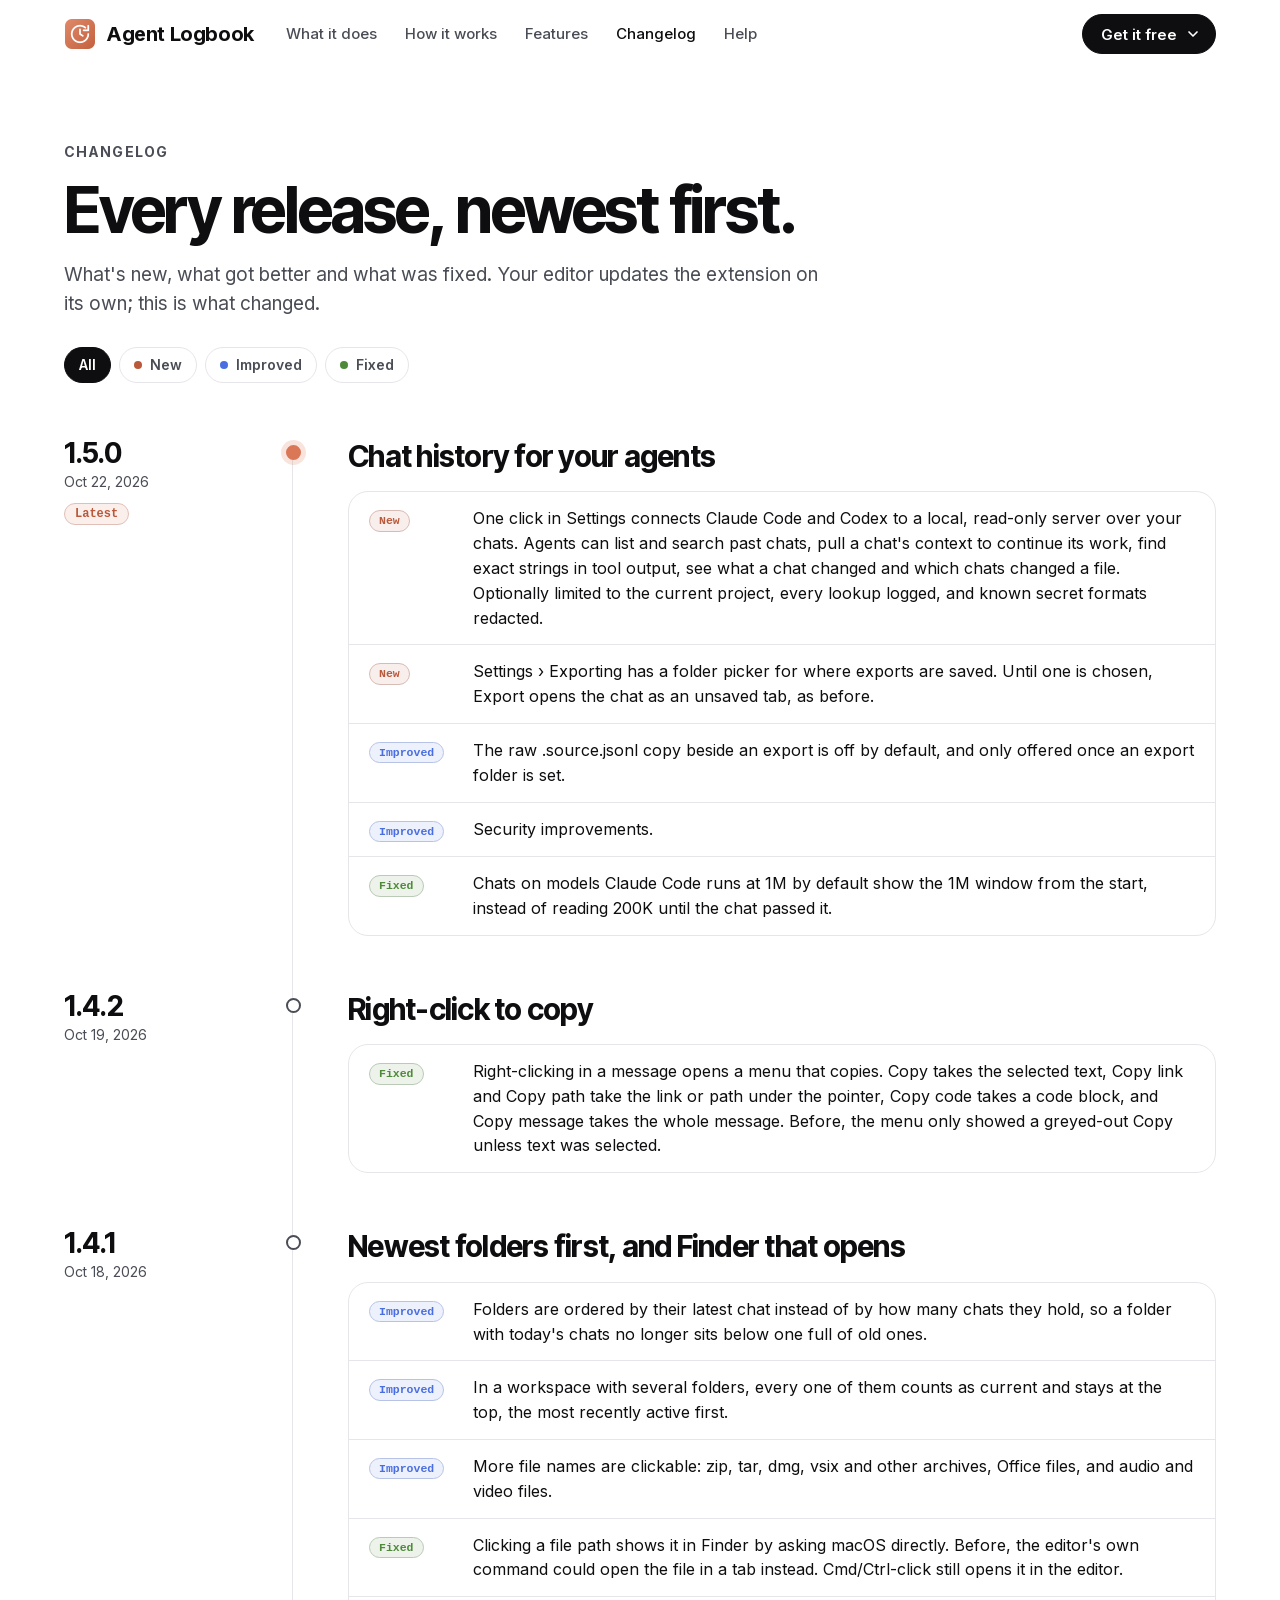
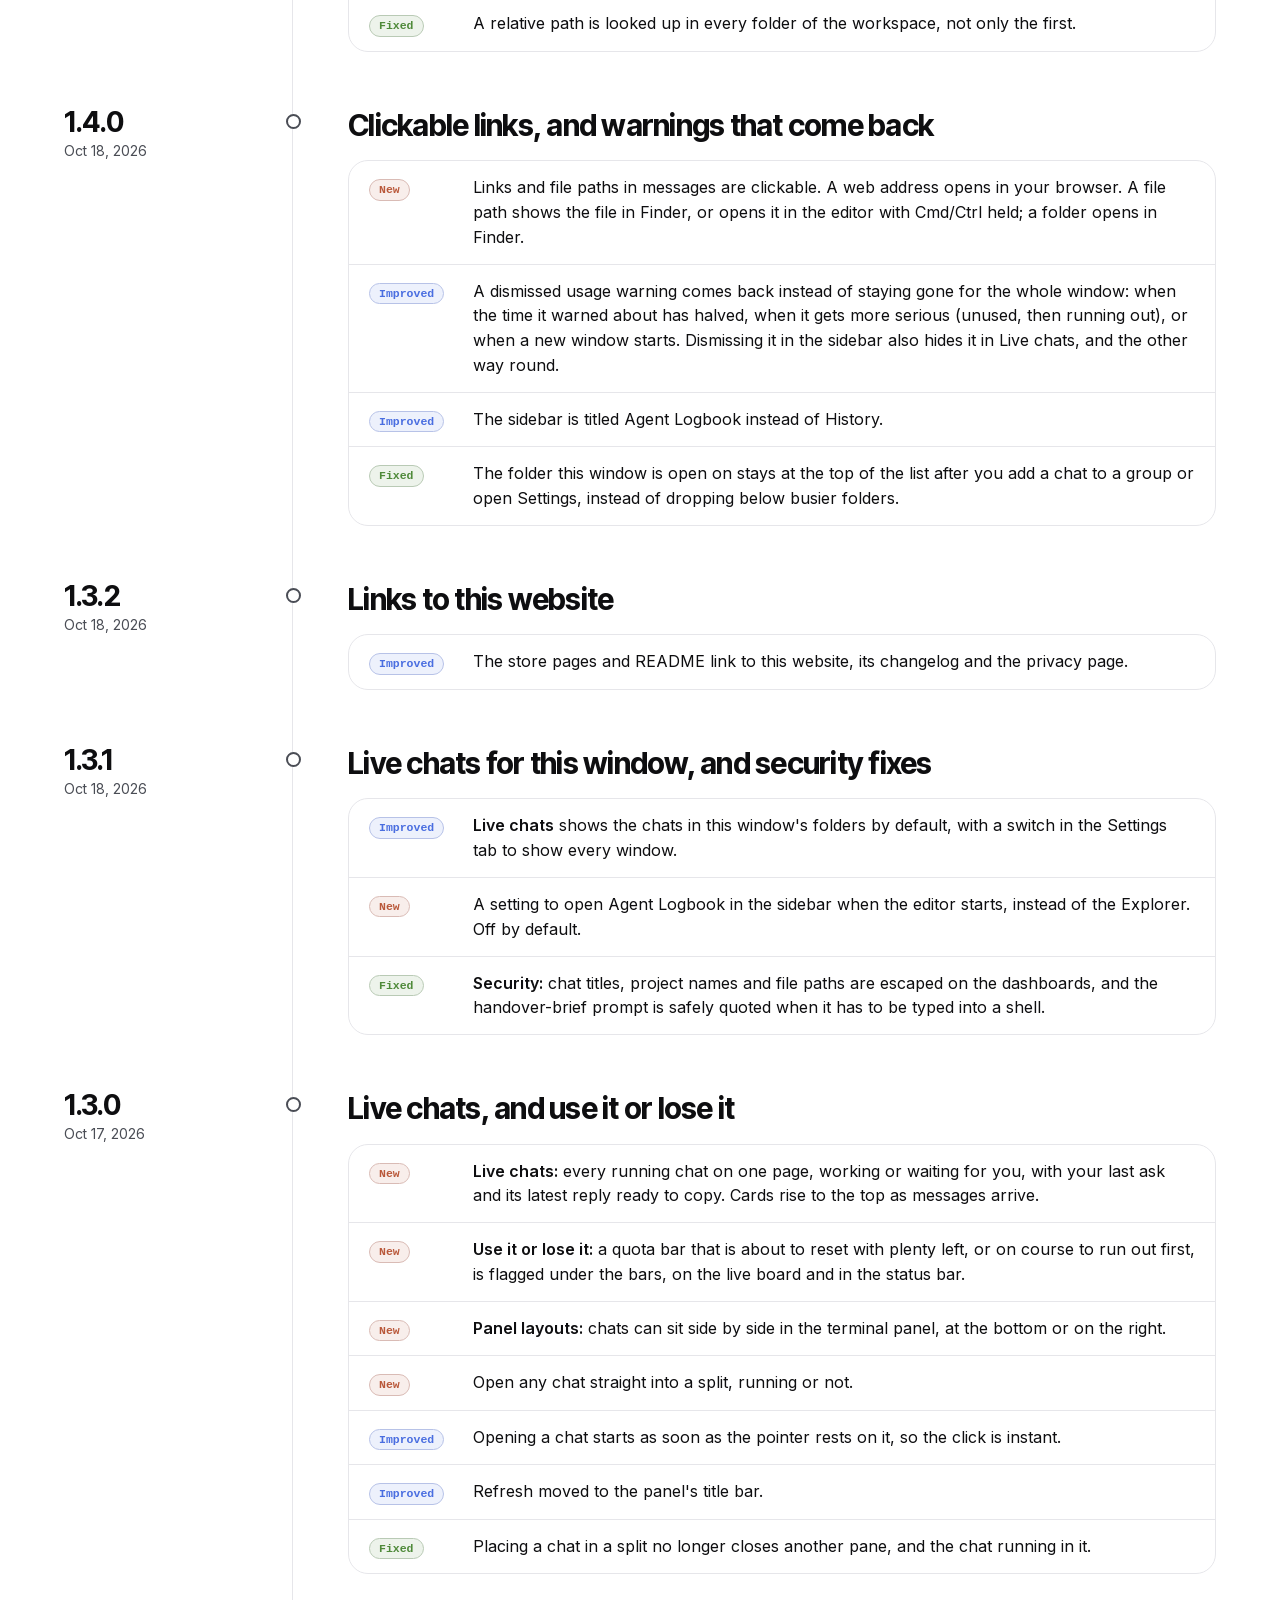
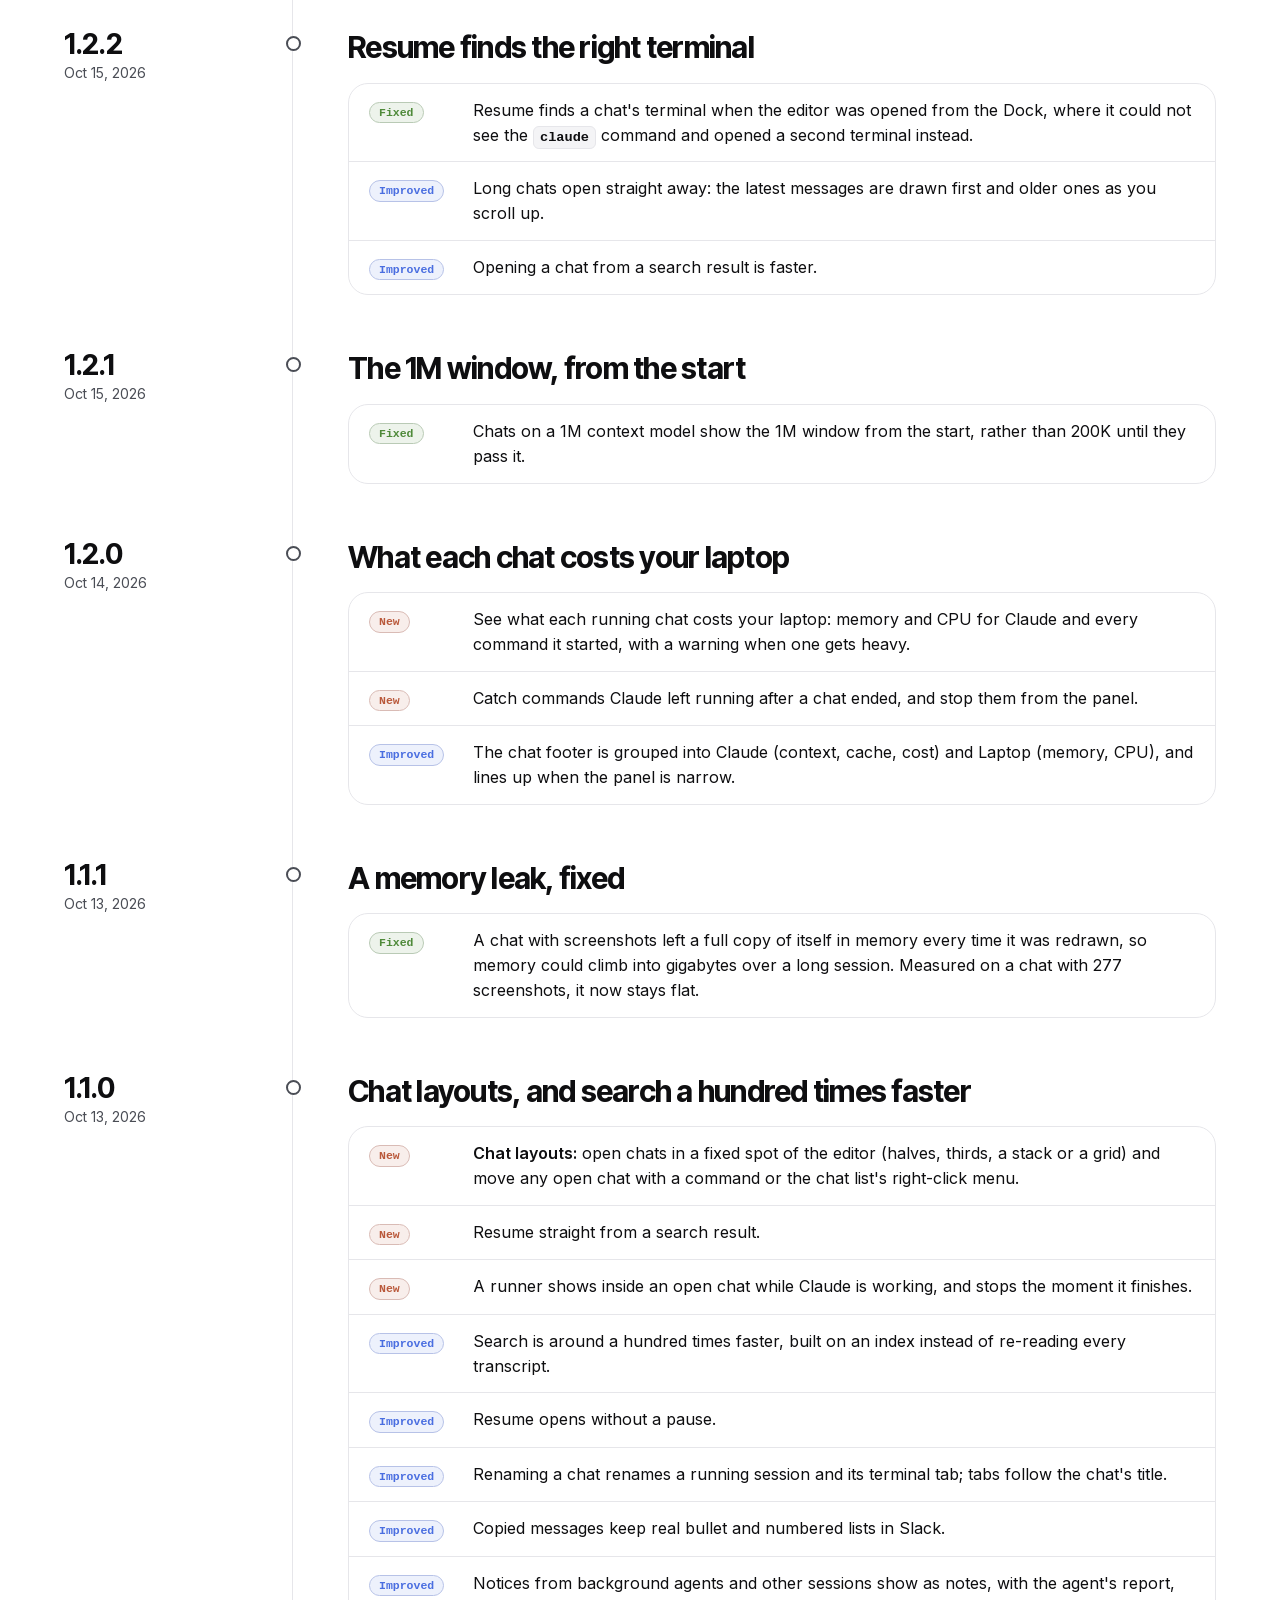
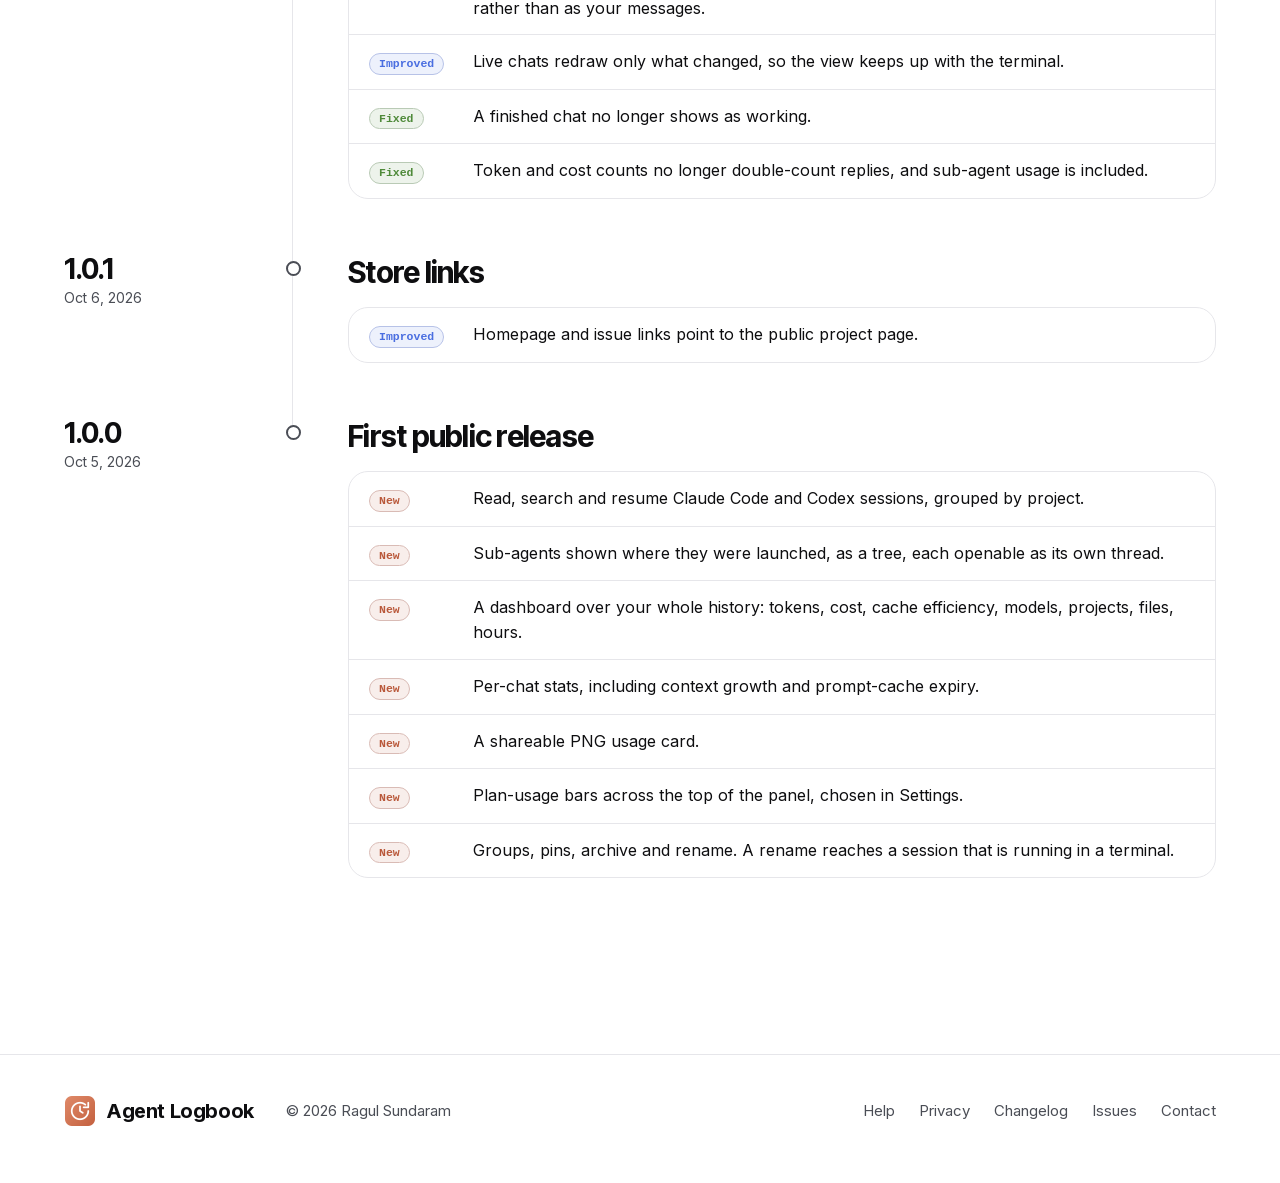
==== changelog.html @ 2dac13ac "Changelog for 1.5.0" ====
<!doctype html>
<html lang="en">
<head>
  <meta charset="utf-8">
  <meta name="viewport" content="width=device-width, initial-scale=1">
  <title>Agent Logbook Changelog: every release</title>
  <meta name="description" content="Every Agent Logbook release, newest first: what's new, what got better and what was fixed.">
  <link rel="canonical" href="https://ragulsundaram.github.io/agent-logbook-site/changelog">
  <link rel="icon" href="icon.png">
  <link rel="preload" href="fonts/inter-latin.woff2" as="font" type="font/woff2" crossorigin>
  <link rel="preload" href="fonts/inter-tight-latin.woff2" as="font" type="font/woff2" crossorigin>
  <link rel="stylesheet" href="site.css">
</head>
<body>

<header class="nav" id="nav">
  <div class="wrap">
    <a class="brand" href="./"><img src="icon.png" alt="">Agent Logbook</a>
    <nav class="nav-links" aria-label="Main">
      <a href="./#what">What it does</a>
      <a href="./#how">How it works</a>
      <a href="./#features">Features</a>
      <a href="changelog" aria-current="page">Changelog</a>
      <a href="./#faq">Help</a>
    </nav>
    <div class="get-menu">
      <button class="btn solid sm" type="button" aria-haspopup="true" aria-expanded="false" aria-controls="get-menu-list">Get it free<svg class="chev" viewBox="0 0 24 24" aria-hidden="true"><path d="M6 9l6 6 6-6"/></svg></button>
      <div class="get-menu-list" id="get-menu-list" role="menu" hidden>
        <a role="menuitem" href="https://marketplace.visualstudio.com/items?itemName=ragulsundaram.agent-logbook" target="_blank" rel="noopener"><img src="images/logos/vscode.svg" alt="" width="24" height="24"><span><strong>VS Code</strong><small>Visual Studio Marketplace</small></span></a>
        <a role="menuitem" href="https://open-vsx.org/extension/ragulsundaram/agent-logbook" target="_blank" rel="noopener"><img class="mono" src="images/logos/cursor.svg" alt="" width="24" height="24"><span><strong>Cursor, Windsurf, VSCodium</strong><small>Open VSX</small></span></a>
      </div>
    </div>
  </div>
</header>

<main class="cl">
  <div class="wrap">
    <div class="cl-head">
      <div class="kicker">Changelog</div>
      <h1>Every release, newest first.</h1>
      <p>What's new, what got better and what was fixed. Your editor updates the extension on its own; this is what changed.</p>
      <div class="cl-filter" role="group" aria-label="Show">
        <button type="button" aria-pressed="true" data-kind="all">All</button>
        <button type="button" aria-pressed="false" data-kind="new"><i class="k new"></i>New</button>
        <button type="button" aria-pressed="false" data-kind="improved"><i class="k improved"></i>Improved</button>
        <button type="button" aria-pressed="false" data-kind="fixed"><i class="k fixed"></i>Fixed</button>
      </div>
    </div>

    <ol class="timeline">
      <li class="rel" id="v1.5.0">
        <div class="rel-when"><a class="ver" href="#v1.5.0">1.5.0</a><time datetime="2026-10-22">Oct 22, 2026</time><span class="latest">Latest</span></div>
        <div class="rel-body">
          <h2>Chat history for your agents</h2>
          <ul>
            <li data-kind="new"><b class="tagk new">New</b><span>One click in Settings connects Claude Code and Codex to a local, read-only server over your chats. Agents can list and search past chats, pull a chat's context to continue its work, find exact strings in tool output, see what a chat changed and which chats changed a file. Optionally limited to the current project, every lookup logged, and known secret formats redacted.</span></li>
            <li data-kind="new"><b class="tagk new">New</b><span>Settings &rsaquo; Exporting has a folder picker for where exports are saved. Until one is chosen, Export opens the chat as an unsaved tab, as before.</span></li>
            <li data-kind="improved"><b class="tagk improved">Improved</b><span>The raw .source.jsonl copy beside an export is off by default, and only offered once an export folder is set.</span></li>
            <li data-kind="improved"><b class="tagk improved">Improved</b><span>Security improvements.</span></li>
            <li data-kind="fixed"><b class="tagk fixed">Fixed</b><span>Chats on models Claude Code runs at 1M by default show the 1M window from the start, instead of reading 200K until the chat passed it.</span></li>
          </ul>
        </div>
      </li>
      <li class="rel" id="v1.4.2">
        <div class="rel-when"><a class="ver" href="#v1.4.2">1.4.2</a><time datetime="2026-10-19">Oct 19, 2026</time></div>
        <div class="rel-body">
          <h2>Right-click to copy</h2>
          <ul>
            <li data-kind="fixed"><b class="tagk fixed">Fixed</b><span>Right-clicking in a message opens a menu that copies. Copy takes the selected text, Copy link and Copy path take the link or path under the pointer, Copy code takes a code block, and Copy message takes the whole message. Before, the menu only showed a greyed-out Copy unless text was selected.</span></li>
          </ul>
        </div>
      </li>

      <li class="rel" id="v1.4.1">
        <div class="rel-when"><a class="ver" href="#v1.4.1">1.4.1</a><time datetime="2026-10-18">Oct 18, 2026</time></div>
        <div class="rel-body">
          <h2>Newest folders first, and Finder that opens</h2>
          <ul>
            <li data-kind="improved"><b class="tagk improved">Improved</b><span>Folders are ordered by their latest chat instead of by how many chats they hold, so a folder with today's chats no longer sits below one full of old ones.</span></li>
            <li data-kind="improved"><b class="tagk improved">Improved</b><span>In a workspace with several folders, every one of them counts as current and stays at the top, the most recently active first.</span></li>
            <li data-kind="improved"><b class="tagk improved">Improved</b><span>More file names are clickable: zip, tar, dmg, vsix and other archives, Office files, and audio and video files.</span></li>
            <li data-kind="fixed"><b class="tagk fixed">Fixed</b><span>Clicking a file path shows it in Finder by asking macOS directly. Before, the editor's own command could open the file in a tab instead. Cmd/Ctrl-click still opens it in the editor.</span></li>
            <li data-kind="fixed"><b class="tagk fixed">Fixed</b><span>A relative path is looked up in every folder of the workspace, not only the first.</span></li>
          </ul>
        </div>
      </li>

      <li class="rel" id="v1.4.0">
        <div class="rel-when"><a class="ver" href="#v1.4.0">1.4.0</a><time datetime="2026-10-18">Oct 18, 2026</time></div>
        <div class="rel-body">
          <h2>Clickable links, and warnings that come back</h2>
          <ul>
            <li data-kind="new"><b class="tagk new">New</b><span>Links and file paths in messages are clickable. A web address opens in your browser. A file path shows the file in Finder, or opens it in the editor with Cmd/Ctrl held; a folder opens in Finder.</span></li>
            <li data-kind="improved"><b class="tagk improved">Improved</b><span>A dismissed usage warning comes back instead of staying gone for the whole window: when the time it warned about has halved, when it gets more serious (unused, then running out), or when a new window starts. Dismissing it in the sidebar also hides it in Live chats, and the other way round.</span></li>
            <li data-kind="improved"><b class="tagk improved">Improved</b><span>The sidebar is titled Agent Logbook instead of History.</span></li>
            <li data-kind="fixed"><b class="tagk fixed">Fixed</b><span>The folder this window is open on stays at the top of the list after you add a chat to a group or open Settings, instead of dropping below busier folders.</span></li>
          </ul>
        </div>
      </li>

      <li class="rel" id="v1.3.2">
        <div class="rel-when"><a class="ver" href="#v1.3.2">1.3.2</a><time datetime="2026-10-18">Oct 18, 2026</time></div>
        <div class="rel-body">
          <h2>Links to this website</h2>
          <ul>
            <li data-kind="improved"><b class="tagk improved">Improved</b><span>The store pages and README link to this website, its changelog and the privacy page.</span></li>
          </ul>
        </div>
      </li>

      <li class="rel" id="v1.3.1">
        <div class="rel-when"><a class="ver" href="#v1.3.1">1.3.1</a><time datetime="2026-10-18">Oct 18, 2026</time></div>
        <div class="rel-body">
          <h2>Live chats for this window, and security fixes</h2>
          <ul>
            <li data-kind="improved"><b class="tagk improved">Improved</b><span><strong>Live chats</strong> shows the chats in this window's folders by default, with a switch in the Settings tab to show every window.</span></li>
            <li data-kind="new"><b class="tagk new">New</b><span>A setting to open Agent Logbook in the sidebar when the editor starts, instead of the Explorer. Off by default.</span></li>
            <li data-kind="fixed"><b class="tagk fixed">Fixed</b><span><strong>Security:</strong> chat titles, project names and file paths are escaped on the dashboards, and the handover-brief prompt is safely quoted when it has to be typed into a shell.</span></li>
          </ul>
        </div>
      </li>

      <li class="rel" id="v1.3.0">
        <div class="rel-when"><a class="ver" href="#v1.3.0">1.3.0</a><time datetime="2026-10-17">Oct 17, 2026</time></div>
        <div class="rel-body">
          <h2>Live chats, and use it or lose it</h2>
          <ul>
            <li data-kind="new"><b class="tagk new">New</b><span><strong>Live chats:</strong> every running chat on one page, working or waiting for you, with your last ask and its latest reply ready to copy. Cards rise to the top as messages arrive.</span></li>
            <li data-kind="new"><b class="tagk new">New</b><span><strong>Use it or lose it:</strong> a quota bar that is about to reset with plenty left, or on course to run out first, is flagged under the bars, on the live board and in the status bar.</span></li>
            <li data-kind="new"><b class="tagk new">New</b><span><strong>Panel layouts:</strong> chats can sit side by side in the terminal panel, at the bottom or on the right.</span></li>
            <li data-kind="new"><b class="tagk new">New</b><span>Open any chat straight into a split, running or not.</span></li>
            <li data-kind="improved"><b class="tagk improved">Improved</b><span>Opening a chat starts as soon as the pointer rests on it, so the click is instant.</span></li>
            <li data-kind="improved"><b class="tagk improved">Improved</b><span>Refresh moved to the panel's title bar.</span></li>
            <li data-kind="fixed"><b class="tagk fixed">Fixed</b><span>Placing a chat in a split no longer closes another pane, and the chat running in it.</span></li>
          </ul>
        </div>
      </li>

      <li class="rel" id="v1.2.2">
        <div class="rel-when"><a class="ver" href="#v1.2.2">1.2.2</a><time datetime="2026-10-15">Oct 15, 2026</time></div>
        <div class="rel-body">
          <h2>Resume finds the right terminal</h2>
          <ul>
            <li data-kind="fixed"><b class="tagk fixed">Fixed</b><span>Resume finds a chat's terminal when the editor was opened from the Dock, where it could not see the <code>claude</code> command and opened a second terminal instead.</span></li>
            <li data-kind="improved"><b class="tagk improved">Improved</b><span>Long chats open straight away: the latest messages are drawn first and older ones as you scroll up.</span></li>
            <li data-kind="improved"><b class="tagk improved">Improved</b><span>Opening a chat from a search result is faster.</span></li>
          </ul>
        </div>
      </li>

      <li class="rel" id="v1.2.1">
        <div class="rel-when"><a class="ver" href="#v1.2.1">1.2.1</a><time datetime="2026-10-15">Oct 15, 2026</time></div>
        <div class="rel-body">
          <h2>The 1M window, from the start</h2>
          <ul>
            <li data-kind="fixed"><b class="tagk fixed">Fixed</b><span>Chats on a 1M context model show the 1M window from the start, rather than 200K until they pass it.</span></li>
          </ul>
        </div>
      </li>

      <li class="rel" id="v1.2.0">
        <div class="rel-when"><a class="ver" href="#v1.2.0">1.2.0</a><time datetime="2026-10-14">Oct 14, 2026</time></div>
        <div class="rel-body">
          <h2>What each chat costs your laptop</h2>
          <ul>
            <li data-kind="new"><b class="tagk new">New</b><span>See what each running chat costs your laptop: memory and CPU for Claude and every command it started, with a warning when one gets heavy.</span></li>
            <li data-kind="new"><b class="tagk new">New</b><span>Catch commands Claude left running after a chat ended, and stop them from the panel.</span></li>
            <li data-kind="improved"><b class="tagk improved">Improved</b><span>The chat footer is grouped into Claude (context, cache, cost) and Laptop (memory, CPU), and lines up when the panel is narrow.</span></li>
          </ul>
        </div>
      </li>

      <li class="rel" id="v1.1.1">
        <div class="rel-when"><a class="ver" href="#v1.1.1">1.1.1</a><time datetime="2026-10-13">Oct 13, 2026</time></div>
        <div class="rel-body">
          <h2>A memory leak, fixed</h2>
          <ul>
            <li data-kind="fixed"><b class="tagk fixed">Fixed</b><span>A chat with screenshots left a full copy of itself in memory every time it was redrawn, so memory could climb into gigabytes over a long session. Measured on a chat with 277 screenshots, it now stays flat.</span></li>
          </ul>
        </div>
      </li>

      <li class="rel" id="v1.1.0">
        <div class="rel-when"><a class="ver" href="#v1.1.0">1.1.0</a><time datetime="2026-10-13">Oct 13, 2026</time></div>
        <div class="rel-body">
          <h2>Chat layouts, and search a hundred times faster</h2>
          <ul>
            <li data-kind="new"><b class="tagk new">New</b><span><strong>Chat layouts:</strong> open chats in a fixed spot of the editor (halves, thirds, a stack or a grid) and move any open chat with a command or the chat list's right-click menu.</span></li>
            <li data-kind="new"><b class="tagk new">New</b><span>Resume straight from a search result.</span></li>
            <li data-kind="new"><b class="tagk new">New</b><span>A runner shows inside an open chat while Claude is working, and stops the moment it finishes.</span></li>
            <li data-kind="improved"><b class="tagk improved">Improved</b><span>Search is around a hundred times faster, built on an index instead of re-reading every transcript.</span></li>
            <li data-kind="improved"><b class="tagk improved">Improved</b><span>Resume opens without a pause.</span></li>
            <li data-kind="improved"><b class="tagk improved">Improved</b><span>Renaming a chat renames a running session and its terminal tab; tabs follow the chat's title.</span></li>
            <li data-kind="improved"><b class="tagk improved">Improved</b><span>Copied messages keep real bullet and numbered lists in Slack.</span></li>
            <li data-kind="improved"><b class="tagk improved">Improved</b><span>Notices from background agents and other sessions show as notes, with the agent's report, rather than as your messages.</span></li>
            <li data-kind="improved"><b class="tagk improved">Improved</b><span>Live chats redraw only what changed, so the view keeps up with the terminal.</span></li>
            <li data-kind="fixed"><b class="tagk fixed">Fixed</b><span>A finished chat no longer shows as working.</span></li>
            <li data-kind="fixed"><b class="tagk fixed">Fixed</b><span>Token and cost counts no longer double-count replies, and sub-agent usage is included.</span></li>
          </ul>
        </div>
      </li>

      <li class="rel" id="v1.0.1">
        <div class="rel-when"><a class="ver" href="#v1.0.1">1.0.1</a><time datetime="2026-10-06">Oct 6, 2026</time></div>
        <div class="rel-body">
          <h2>Store links</h2>
          <ul>
            <li data-kind="improved"><b class="tagk improved">Improved</b><span>Homepage and issue links point to the public project page.</span></li>
          </ul>
        </div>
      </li>

      <li class="rel first" id="v1.0.0">
        <div class="rel-when"><a class="ver" href="#v1.0.0">1.0.0</a><time datetime="2026-10-05">Oct 5, 2026</time></div>
        <div class="rel-body">
          <h2>First public release</h2>
          <ul>
            <li data-kind="new"><b class="tagk new">New</b><span>Read, search and resume Claude Code and Codex sessions, grouped by project.</span></li>
            <li data-kind="new"><b class="tagk new">New</b><span>Sub-agents shown where they were launched, as a tree, each openable as its own thread.</span></li>
            <li data-kind="new"><b class="tagk new">New</b><span>A dashboard over your whole history: tokens, cost, cache efficiency, models, projects, files, hours.</span></li>
            <li data-kind="new"><b class="tagk new">New</b><span>Per-chat stats, including context growth and prompt-cache expiry.</span></li>
            <li data-kind="new"><b class="tagk new">New</b><span>A shareable PNG usage card.</span></li>
            <li data-kind="new"><b class="tagk new">New</b><span>Plan-usage bars across the top of the panel, chosen in Settings.</span></li>
            <li data-kind="new"><b class="tagk new">New</b><span>Groups, pins, archive and rename. A rename reaches a session that is running in a terminal.</span></li>
          </ul>
        </div>
      </li>
    </ol>
    <p class="cl-empty" hidden>Nothing of that kind yet.</p>
  </div>
</main>

<footer class="site">
  <div class="wrap">
    <a class="brand" href="./"><img src="icon.png" alt="">Agent Logbook</a>
    <span>© 2026 Ragul Sundaram</span>
    <nav aria-label="Footer">
      <a href="./#faq">Help</a>
      <a href="privacy">Privacy</a>
      <a href="changelog">Changelog</a>
      <a href="https://github.com/Ragulsundaram/agent-logbook/issues" target="_blank" rel="noopener">Issues</a>
      <a href="mailto:ragulsundaram15@gmail.com">Contact</a>
    </nav>
  </div>
</footer>

<button class="to-top" type="button" aria-label="Back to top"><svg viewBox="0 0 24 24" aria-hidden="true"><path d="M12 19V5M5 12l7-7 7 7"/></svg></button>

<script>
  // Sticky nav border once the page scrolls.
  const nav = document.getElementById('nav');
  // Back to top shows after one screen and rides up with the footer's top edge.
  const toTop = document.querySelector('.to-top');
  const footer = document.querySelector('footer.site');
  const onScroll = () => {
    nav.classList.toggle('scrolled', window.scrollY > 8);
    toTop.classList.toggle('show', window.scrollY > window.innerHeight);
    toTop.style.setProperty('--lift', Math.max(0, window.innerHeight - footer.getBoundingClientRect().top) + 'px');
  };
  window.addEventListener('scroll', onScroll, { passive: true });
  window.addEventListener('resize', onScroll);
  toTop.addEventListener('click', () => window.scrollTo({ top: 0 }));
  onScroll();

  // Filter by kind of change; a release with nothing of that kind steps out of the timeline.
  const chips = document.querySelectorAll('.cl-filter button');
  chips.forEach((b) => b.addEventListener('click', () => {
    const kind = b.dataset.kind;
    chips.forEach((c) => c.setAttribute('aria-pressed', c === b));
    let any = false;
    document.querySelectorAll('.rel').forEach((rel) => {
      let shown = 0;
      rel.querySelectorAll('li[data-kind]').forEach((li) => { const on = kind === 'all' || li.dataset.kind === kind; li.hidden = !on; if (on) shown++; });
      rel.hidden = !shown;
      if (shown) any = true;
    });
    document.querySelector('.cl-empty').hidden = any;
    onScroll();
  }));
</script>
<script src="get-menu.js"></script>
</body>
</html>
---- site.css ----
/* Agent Logbook site. Built on the web design system; the palette comes from the extension's own clay, amber, sage and Codex blue. */
/* Self-hosted Inter and Inter Tight (variable, latin subset), so text doesn't wait on a third-party stylesheet. */
@font-face { font-family: "Inter"; font-style: normal; font-weight: 100 900; font-display: swap; src: url("fonts/inter-latin.woff2") format("woff2"); unicode-range: U+0000-00FF, U+0131, U+0152-0153, U+02BB-02BC, U+02C6, U+02DA, U+02DC, U+0304, U+0308, U+0329, U+2000-206F, U+20AC, U+2122, U+2191, U+2193, U+2212, U+2215, U+FEFF, U+FFFD; }
@font-face { font-family: "Inter Tight"; font-style: normal; font-weight: 100 900; font-display: swap; src: url("fonts/inter-tight-latin.woff2") format("woff2"); unicode-range: U+0000-00FF, U+0131, U+0152-0153, U+02BB-02BC, U+02C6, U+02DA, U+02DC, U+0304, U+0308, U+0329, U+2000-206F, U+20AC, U+2122, U+2191, U+2193, U+2212, U+2215, U+FEFF, U+FFFD; }
:root {
  --bg: #ffffff;
  --ink: #0e0e10;
  --ink-2: #4a4d55;
  --line: #e6e6ea;
  --soft: #f4f4f6;
  /* Accents: the extension's palette (media/style.css) */
  --accent-1: #d97757;      /* clay: the logo, focus ring, closer */
  --accent-1-ink: #b9583a;
  --accent-2: #e0a33e;      /* amber: quota warnings */
  --accent-2-ink: #a8720f;
  --accent-3: #7a9dff;      /* Codex blue, matching its own mark */
  --accent-3-ink: #4a6ee0;
  --accent-4: #7fb069;      /* sage: waiting for you, ticks */
  --accent-4-ink: #4f8a3a;
  --accent-5: #b98bd9;      /* violet: cache expiry */
  --accent-5-ink: #8f5cb8;
  --loss: #d9605a;          /* removed lines, a limit about to bite */
  --tint-1: #fbe4da; --tint-2: #fbedcf; --tint-3: #e2e9ff; --tint-4: #e3f0db; --tint-5: #f1e6f9;
  --on-tint: #0e0e10;
  --btn-bg: #0e0e10;
  --btn-ink: #ffffff;
  --font-body: "Inter", -apple-system, BlinkMacSystemFont, "Segoe UI", sans-serif;
  --font-display: "Inter Tight", "Inter", sans-serif;
  --font-mono: ui-monospace, SFMono-Regular, Menlo, monospace;
  --radius-xl: 32px;
  --radius-lg: 20px;
  --radius-md: 12px;
  --ease: cubic-bezier(0.4, 0, 0.2, 1);
}

@media (prefers-color-scheme: dark) {
  :root:not([data-theme="light"]) {
    --bg: #0c0c0e;
    --ink: #f3f3f5;
    --ink-2: #a8abb4;
    --line: #26272c;
    --soft: #17171a;
    /* On a dark page the text shades of the accents are the accents themselves */
    --accent-1-ink: #e38b6d;
    --accent-2-ink: #e8b25a;
    --accent-3-ink: #8eacff;
    --accent-4-ink: #93c27d;
    --accent-5-ink: #c9a2e6;
    --tint-1: #3a2018; --tint-2: #382a10; --tint-3: #1b2547; --tint-4: #1c2e16; --tint-5: #2d2140;
    --on-tint: #f3f3f5;
    --btn-bg: #f3f3f5;
    --btn-ink: #0e0e10;
  }
}

* { box-sizing: border-box; }
html { scroll-behavior: smooth; }
body {
  margin: 0;
  background: var(--bg);
  color: var(--ink);
  font: 17px/1.55 var(--font-body);
  -webkit-font-smoothing: antialiased;
  overflow-x: hidden;
}
img { max-width: 100%; display: block; }
a { color: inherit; }
:focus-visible { outline: 3px solid var(--accent-1); outline-offset: 3px; border-radius: 6px; }
[id] { scroll-margin-top: 96px; }

.wrap { max-width: 1200px; margin: 0 auto; padding: 0 24px; }

/* ---------- Nav ---------- */
.nav {
  position: sticky; top: 0; z-index: 20;
  background: color-mix(in srgb, var(--bg) 88%, transparent);
  backdrop-filter: saturate(1.4) blur(12px);
  -webkit-backdrop-filter: saturate(1.4) blur(12px);
  border-bottom: 1px solid transparent;
}
.nav.scrolled { border-bottom-color: var(--line); }
.nav .wrap { display: flex; align-items: center; gap: 32px; height: 68px; }
.brand { display: flex; align-items: center; gap: 10px; font-weight: 700; font-size: 20px; text-decoration: none; letter-spacing: -0.02em; white-space: nowrap; }
.brand img { width: 32px; height: 32px; border-radius: 8px; }
.nav-links { display: flex; gap: 28px; margin-right: auto; }
.nav-links a { text-decoration: none; font-size: 15px; font-weight: 500; color: var(--ink-2); transition: color .15s var(--ease); }
.nav-links a:hover, .nav-links a[aria-current="page"] { color: var(--ink); }

.btn {
  display: inline-flex; align-items: center; justify-content: center; gap: 8px;
  height: 48px; padding: 0 22px; border-radius: 999px;
  font-family: inherit; font-weight: 600; font-size: 16px; line-height: 1; text-decoration: none; cursor: pointer;
  border: 1.5px solid var(--ink); background: transparent; color: var(--ink);
  transition: transform .15s var(--ease), background .15s var(--ease), color .15s var(--ease);
}
.btn:hover { transform: translateY(-1px); }
.btn:active { transform: translateY(0); }
.btn.solid { background: var(--btn-bg); color: var(--btn-ink); border-color: var(--btn-bg); }
.btn.sm { height: 40px; padding: 0 18px; font-size: 15px; }
.btn svg { width: 18px; height: 18px; flex: none; }

/* Get it dropdown: pick a store without leaving the page */
.get-menu { position: relative; margin-left: auto; }
.get-menu .chev { width: 16px; height: 16px; margin-right: -4px; fill: none; stroke: currentColor; stroke-width: 2.5; stroke-linecap: round; stroke-linejoin: round; transition: transform .2s var(--ease); }
.get-menu button[aria-expanded="true"] .chev { transform: rotate(180deg); }
.get-menu-list {
  position: absolute; right: 0; top: calc(100% + 8px); width: 290px; padding: 6px; z-index: 30;
  background: var(--bg); border: 1px solid var(--line); border-radius: 12px;
  box-shadow: 0 18px 40px -14px rgba(14, 14, 16, .35);
  animation: menu-in .15s var(--ease);
}
.get-menu-list[hidden] { display: none; }
@keyframes menu-in { from { opacity: 0; transform: translateY(-4px); } }
.get-menu-list a { display: flex; align-items: center; gap: 12px; padding: 10px 12px; border-radius: 8px; text-decoration: none; }
.get-menu-list a:hover, .get-menu-list a:focus-visible { background: var(--soft); outline: none; }
.get-menu-list img { width: 24px; height: 24px; flex: none; }
.get-menu-list span { display: grid; line-height: 1.3; }
.get-menu-list strong { font-size: 15px; font-weight: 600; color: var(--ink); }
.get-menu-list small { font-size: 13px; color: var(--ink-2); }

/* Single-colour third-party marks are black; they flip to white on a dark page */
@media (prefers-color-scheme: dark) {
  :root:not([data-theme="light"]) img.mono { filter: invert(1); }
}

/* ---------- Hero ---------- */
.hero { padding: 72px 0 40px; text-align: center; }
.eyebrow {
  display: inline-flex; align-items: center; gap: 8px;
  font-size: 14px; font-weight: 600; padding: 6px 14px; border-radius: 999px;
  background: var(--soft); border: 1px solid var(--line); margin-bottom: 28px;
}
.eyebrow i { width: 8px; height: 8px; border-radius: 50%; background: var(--accent-4); }
h1, h2, h3 { font-family: var(--font-display); letter-spacing: -0.035em; margin: 0; }
.hero h1 {
  font-size: clamp(44px, 8vw, 96px); line-height: .95; font-weight: 700;
  white-space: nowrap; margin: 0 auto;
}
/* The highlighted word sits in the same box the chat list draws round a selected chat */
.hero h1 .hl { position: relative; white-space: nowrap; }
.hero h1 .hl::after {
  content: ""; position: absolute; inset: 4% -2% 2%; z-index: -1;
  border: 2px solid var(--accent-1); background: color-mix(in srgb, var(--accent-1) 12%, transparent);
}
.hero .lede { font-size: clamp(18px, 2.2vw, 22px); color: var(--ink-2); max-width: 760px; text-wrap: balance; margin: 28px auto 36px; }
.cta-row { display: flex; gap: 12px; justify-content: center; flex-wrap: wrap; }
.platforms { margin-top: 18px; font-size: 14px; color: var(--ink-2); }

/* Hero stage: an editor window with the Agent Logbook panel you can click through */
.stage { position: relative; margin: 64px auto 0; max-width: 1080px; }
.ed {
  border-radius: 16px; border: 1px solid var(--line); background: var(--soft);
  box-shadow: 0 40px 100px -40px rgba(20, 20, 40, .45), 0 0 0 1px color-mix(in srgb, var(--ink) 4%, transparent);
  overflow: hidden; text-align: left; font-size: 13px;
}
.ed svg { fill: none; stroke: currentColor; stroke-width: 2; stroke-linecap: round; stroke-linejoin: round; }
.ed-top { position: relative; display: flex; align-items: center; height: 38px; padding: 0 14px; border-bottom: 1px solid var(--line); }
.ed-dots { display: flex; gap: 7px; }
.ed-dots i { width: 11px; height: 11px; border-radius: 50%; }
.ed-dots i:nth-child(1) { background: #ff5f57; } .ed-dots i:nth-child(2) { background: #febc2e; } .ed-dots i:nth-child(3) { background: #28c840; }
.mnav { display: none; margin-left: auto; gap: 2px; padding: 2px; border-radius: 999px; background: var(--bg); border: 1px solid var(--line); }
.mnav span { padding: 2px 9px; border-radius: 999px; font-size: 11px; font-weight: 600; color: var(--ink-2); transition: background .3s var(--ease), color .3s var(--ease); }
.mnav span.on { background: var(--accent-1); color: #fff; }
.ed-title { position: absolute; left: 50%; transform: translateX(-50%); font-size: 12px; font-weight: 500; color: var(--ink-2); white-space: nowrap; }
.ed-body { position: relative; display: grid; grid-template-columns: 48px 300px minmax(0, 1fr); height: 580px; background: var(--bg); contain: layout; }

.ed-act { display: flex; flex-direction: column; align-items: center; gap: 6px; padding: 10px 0; border-right: 1px solid var(--line); background: var(--soft); color: color-mix(in srgb, var(--ink-2) 70%, transparent); }
.ed-act span { position: relative; width: 48px; height: 40px; display: grid; place-items: center; }
.ed-act svg { width: 20px; height: 20px; stroke-width: 1.8; }
.ed-act span.on { color: var(--ink); }
.ed-act span.on::before { content: ""; position: absolute; left: 0; top: 8px; bottom: 8px; width: 2px; background: var(--accent-1); }

/* The Agent Logbook panel, drawn after media/body.html and media/style.css. demo.js makes all of it work. */
.ed .ic { width: 15px; height: 15px; flex: none; fill: none; stroke: currentColor; stroke-width: 1.8; stroke-linecap: round; stroke-linejoin: round; }
.ed .ic.fill { fill: currentColor; stroke: none; }
.ed .ic.spark { color: var(--accent-1); }
:where(.ed) button { font: inherit; color: inherit; cursor: pointer; }
.codex-mark { display: inline-block; flex: none; width: 13px; height: 13px; border-radius: 4px; background: linear-gradient(180deg, #b1a7ff, #7a9dff 50%, #3941ff); }
.lnk { padding: 0; border: 0; background: none; color: var(--accent-1-ink) !important; font-weight: 600; text-decoration: underline; text-underline-offset: 2px; }
.lb ::-webkit-scrollbar, .pane::-webkit-scrollbar { width: 8px; }
.lb ::-webkit-scrollbar-thumb, .pane::-webkit-scrollbar-thumb { background: color-mix(in srgb, var(--ink) 14%, transparent); border-radius: 4px; }

.lb { display: flex; flex-direction: column; gap: 10px; min-width: 0; min-height: 0; padding: 12px 10px 0; border-right: 1px solid var(--line); background: color-mix(in srgb, var(--soft) 55%, var(--bg)); overflow: hidden; }
.lb-head { display: flex; align-items: center; justify-content: space-between; padding: 0 4px; font-size: 11px; font-weight: 700; letter-spacing: .06em; text-transform: uppercase; color: var(--ink-2); }
.lb-ib { display: inline-grid; place-items: center; width: 26px; height: 26px; padding: 0; border: 0; border-radius: 6px; background: none; color: var(--ink-2) !important; transition: background .15s var(--ease), color .15s var(--ease); }
.lb-ib:hover, .lb-ib.hov { background: color-mix(in srgb, var(--ink) 8%, transparent); color: var(--ink) !important; }
.lb-ib:disabled { opacity: .35; cursor: default; background: none; }
.lb-ib[hidden] { display: none; }
.lb-ib.spin .ic { animation: turn .6s var(--ease); }
@keyframes turn { to { transform: rotate(360deg); } }
.q { display: grid; gap: 6px; padding: 0 4px; }
.q-row { display: grid; grid-template-columns: 52px minmax(0, 1fr) 30px; align-items: center; gap: 8px; font-size: 11px; color: var(--ink-2); }
.q-row b { font-weight: 600; white-space: nowrap; overflow: hidden; text-overflow: ellipsis; }
.q-row em { font-style: normal; text-align: right; font-variant-numeric: tabular-nums; }
.q-bar { height: 5px; border-radius: 3px; background: var(--line); overflow: hidden; }
.q-bar i { display: block; height: 100%; border-radius: 3px; background: var(--accent-1); transition: width .4s var(--ease), background .2s; }
.q-row.flag em { color: var(--accent-2-ink); font-weight: 600; }
.q-nudge { display: flex; align-items: center; gap: 6px; padding: 0 4px; font-size: 11.5px; color: var(--accent-2-ink); font-weight: 500; }
.q-nudge[hidden] { display: none; }
.q-nudge span { flex: 1; }
.q-nudge .ic { width: 12px; height: 12px; }
.q-x { display: grid; place-items: center; width: 18px; height: 18px; padding: 0; border: 0; border-radius: 4px; background: none; color: var(--ink-2) !important; }
.q-x:hover { background: color-mix(in srgb, var(--ink) 8%, transparent); }
.lb-tabs { display: flex; align-items: center; gap: 2px; padding: 0 2px 2px; border-bottom: 1px solid var(--line); }
.lb-tab { display: grid; place-items: center; width: 30px; height: 28px; padding: 0; border: 0; border-bottom: 2px solid transparent; margin-bottom: -3px; background: none; color: var(--ink-2) !important; }
.lb-tab:hover, .lb-tab.hov { color: var(--ink) !important; }
.lb-tab.on { color: var(--ink) !important; border-bottom-color: var(--accent-1); }
.lb-gap { flex: 1; }
.lb-view { display: none; flex: 1; min-height: 0; flex-direction: column; gap: 10px; overflow-y: auto; padding-bottom: 14px; margin: 0 -6px; padding-inline: 6px; }
.lb-view.on { display: flex; }
.lb-search { flex: 1; display: flex; align-items: center; gap: 8px; height: 32px; padding: 0 10px; border: 1px solid var(--line); border-radius: 8px; background: var(--bg); color: var(--ink-2); }
.lb-search input { flex: 1; min-width: 0; border: 0; background: transparent; color: var(--ink); font: inherit; font-size: 12.5px; outline: none; }
.lb-search input::placeholder { color: var(--ink-2); }
.lb-search:focus-within { border-color: var(--accent-1); }
.findrow { display: flex; gap: 6px; }
.srcbtn { display: grid; place-items: center; width: 32px; height: 32px; padding: 0; border: 1px solid var(--line); border-radius: 8px; background: var(--bg); color: var(--ink-2) !important; }
.chips { display: flex; flex-wrap: wrap; gap: 6px; }
.chip { padding: 3px 10px; border: 1px solid var(--line); border-radius: 999px; background: var(--bg); font-size: 11.5px; font-weight: 600; color: var(--ink-2); }
.chip.on { background: var(--ink); border-color: var(--ink); color: var(--bg) !important; }
.leftover { display: flex; align-items: center; gap: 8px; padding: 8px 10px; border-radius: 8px; font-size: 11.5px; color: var(--ink-2); background: color-mix(in srgb, var(--accent-2) 12%, var(--bg)); border: 1px solid color-mix(in srgb, var(--accent-2) 35%, var(--line)); }
.leftover span { flex: 1; } .leftover b { color: var(--ink); font-family: var(--font-mono); font-size: 11px; }
.lb-list { display: grid; gap: 2px; align-content: start; }
.lb-group { display: flex; align-items: center; gap: 4px; width: 100%; padding: 8px 4px 4px; border: 0; background: none; font-size: 11px; font-weight: 600; color: var(--ink-2) !important; text-align: left; }
.lb-group span:first-of-type { flex: 1; }
.lb-group .chev { width: 11px; height: 11px; transition: transform .15s var(--ease); }
.lb-group[aria-expanded="true"] .chev { transform: rotate(90deg); }
.lb-group.static .chev { width: 12px; height: 12px; }
.lb-row { position: relative; display: flex; align-items: center; border-radius: 6px; transition: background .15s var(--ease); }
.lb-row:hover, .lb-row:has(.hov) { background: color-mix(in srgb, var(--ink) 6%, var(--soft)); }
.lb-row.on { background: color-mix(in srgb, var(--accent-1) 14%, transparent); }
.lb-row.archived { opacity: .6; }
.lb-open { flex: 1; min-width: 0; display: grid; grid-template-columns: 8px minmax(0, 1fr) auto; align-items: center; gap: 8px; padding: 6px 8px; border: 0; background: none; font-size: 12.5px; text-align: left; color: var(--ink-2) !important; }
.lb-row:hover .lb-open, .lb-row.on .lb-open { color: var(--ink) !important; }
.lb-open strong { display: flex; align-items: center; gap: 5px; min-width: 0; font-weight: 500; }
.lb-open .t { overflow: hidden; text-overflow: ellipsis; white-space: nowrap; }
.lb-open .pin { width: 11px; height: 11px; color: var(--accent-1); }
.lb-open small { font-size: 11px; color: var(--ink-2); font-variant-numeric: tabular-nums; white-space: nowrap; }
.lb-open .res { color: var(--accent-4-ink); }
.lb-open .src { padding: 1px 5px; border-radius: 4px; font: 700 9.5px/1.3 var(--font-mono); color: var(--accent-3-ink); background: color-mix(in srgb, var(--accent-3) 16%, transparent); }
.lb-more { display: grid; place-items: center; width: 24px; height: 24px; margin-right: 2px; padding: 0; border: 0; border-radius: 5px; background: none; color: var(--ink-2) !important; opacity: 0; }
.lb-row:hover .lb-more, .lb-more:focus-visible, .lb-row.on .lb-more { opacity: 1; }
.lb-more:hover { background: color-mix(in srgb, var(--ink) 10%, transparent); }
@media (hover: none) { .lb-more { opacity: 1; } }
.lb-row .rename { grid-column: 2 / 4; width: 100%; height: 22px; padding: 0 6px; border: 1px solid var(--accent-1); border-radius: 4px; background: var(--bg); color: var(--ink); font: inherit; font-size: 12.5px; }
.lb-note { margin: 0; padding: 2px 8px 4px 24px; font-size: 11px; color: var(--ink-2); }
.lb-empty { margin: 0; padding: 12px 8px; font-size: 12px; color: var(--ink-2); }
.lb-meta { margin: 0; font-size: 11.5px; color: var(--ink-2); }
.dot { position: relative; width: 8px; height: 8px; border-radius: 50%; }
.dot.busy { background: var(--accent-1); }
.dot.busy::after { content: ""; position: absolute; inset: -3px; border-radius: 50%; border: 1.5px solid var(--accent-1); animation: pulse 1.6s ease-out infinite; }
.dot.wait { background: var(--accent-4); }

/* Card tab */
.seg { display: flex; padding: 2px; gap: 2px; border: 1px solid var(--line); border-radius: 8px; background: var(--bg); align-self: flex-start; }
.seg button { padding: 4px 10px; border: 0; border-radius: 6px; background: none; font-size: 11.5px; font-weight: 600; color: var(--ink-2) !important; }
.seg button.on { background: var(--soft); color: var(--ink) !important; box-shadow: inset 0 0 0 1px var(--line); }
.preview img { width: 100%; aspect-ratio: 16 / 9; border-radius: 8px; background: #1b1411; box-shadow: 0 10px 24px -14px rgba(0,0,0,.6); }
.opth { margin: 4px 0 0; font-size: 11px; font-weight: 700; letter-spacing: .06em; text-transform: uppercase; color: var(--ink-2); }
.opts { display: grid; border: 1px solid var(--line); border-radius: 8px; background: var(--bg); }
.opt { position: relative; display: grid; grid-template-columns: minmax(0, 1fr) auto; column-gap: 10px; padding: 8px 10px; cursor: pointer; }
.opt + .opt { border-top: 1px solid var(--line); }
.opt .oname { font-size: 12px; font-weight: 600; }
.opt em { grid-column: 1; font-style: normal; font-size: 11px; color: var(--ink-2); }
.opt input[type="checkbox"] { position: absolute; opacity: 0; }
.opt .sw { grid-column: 2; grid-row: 1 / span 2; align-self: center; position: relative; width: 28px; height: 16px; border-radius: 8px; background: var(--line); transition: background .15s; }
.opt .sw::after { content: ""; position: absolute; top: 2px; left: 2px; width: 12px; height: 12px; border-radius: 50%; background: #fff; box-shadow: 0 1px 2px rgba(0,0,0,.3); transition: left .15s var(--ease); }
.opt input:checked + .sw { background: var(--accent-1); }
.opt input:checked + .sw::after { left: 14px; }
.opt input:focus-visible + .sw { outline: 2px solid var(--accent-1); outline-offset: 2px; }
.opt.num input, .opt.num select { grid-column: 2; grid-row: 1 / span 2; align-self: center; width: 76px; height: 26px; padding: 0 6px; border: 1px solid var(--line); border-radius: 6px; background: var(--soft); color: var(--ink); font: inherit; font-size: 12px; }
.opt.num select { width: 120px; }
.cardbtns { display: grid; grid-template-columns: 1fr 1fr; gap: 8px; }
.cardbtns button { display: inline-flex; align-items: center; justify-content: center; gap: 6px; height: 32px; border: 1px solid var(--line); border-radius: 8px; background: var(--bg); font-size: 12px; font-weight: 600; }
.cardbtns button:first-child { background: var(--accent-1); border-color: var(--accent-1); color: #fff !important; }
.cardnote { margin: 0; font-size: 11px; color: var(--ink-2); }

/* Digest tab */
.dnav { display: flex; align-items: center; gap: 6px; }
.dnav > div { flex: 1; text-align: center; }
.dnav h4 { margin: 0; font: 700 15px/1.2 var(--font-display); letter-spacing: -0.01em; }
.dnav p { margin: 2px 0 0; font-size: 11px; color: var(--ink-2); }
.dnav .lb-ib { font-size: 18px; line-height: 1; }
.dgrid { display: grid; grid-template-columns: 1fr 1fr; gap: 6px; }
.dgrid > div { display: grid; gap: 1px; padding: 8px 10px; border: 1px solid var(--line); border-radius: 8px; background: var(--bg); }
.dgrid b { font: 700 16px/1.2 var(--font-display); letter-spacing: -0.02em; }
.dgrid span { font-size: 9.5px; font-weight: 700; letter-spacing: .06em; color: var(--ink-2); }
.dgrid em { font-style: normal; font-size: 10.5px; font-weight: 600; }
.rise { color: #c98457; } .fall { color: #6f97b0; }
.dnote { margin: 0; font-size: 12px; color: var(--ink-2); line-height: 1.5; }
.dsec { display: flex; align-items: baseline; justify-content: space-between; gap: 8px; margin-top: 4px; font-size: 12px; }
.dsec span { font-size: 11px; color: var(--ink-2); }
.ddays { display: flex; gap: 4px; height: 82px; }
.dday { flex: 1; min-width: 0; display: flex; flex-direction: column; gap: 4px; padding: 0; border: 0; background: none; font-size: 10px; color: var(--ink-2) !important; }
.dbox { position: relative; flex: 1; display: flex; align-items: flex-end; border-radius: 4px; background: var(--soft); overflow: hidden; }
.dbox i { display: block; width: 100%; border-radius: 3px; background: color-mix(in srgb, var(--accent-1) 70%, transparent); }
.dday.today .dbox i { background: var(--accent-4); }
.dday:hover .dbox { outline: 1.5px solid var(--accent-1); }
.ddays.many { gap: 2px; height: 60px; }
.dpanel { min-height: 34px; display: grid; gap: 1px; padding: 6px 10px; border-radius: 8px; background: var(--soft); font-size: 11.5px; }
.dpanel:empty::before { content: "Point at a day for its numbers"; color: var(--ink-2); }
.dpanel span { color: var(--ink-2); }
.dstreak { display: grid; grid-template-columns: repeat(3, 1fr); gap: 6px; }
.dstreak > div { display: grid; padding: 8px; border: 1px solid var(--line); border-radius: 8px; background: var(--bg); }
.dstreak b { font: 700 18px/1.1 var(--font-display); color: var(--accent-1-ink); }
.dstreak span { font-size: 10.5px; font-weight: 600; } .dstreak em { font-style: normal; font-size: 10px; color: var(--ink-2); }
.dhours { display: flex; align-items: flex-end; gap: 2px; height: 56px; padding-bottom: 14px; }
.dhour { position: relative; flex: 1; height: 100%; display: flex; align-items: flex-end; }
.dhour i { display: block; width: 100%; border-radius: 2px; background: color-mix(in srgb, var(--accent-1) 60%, transparent); }
.dhour span { position: absolute; top: 100%; left: 0; margin-top: 2px; font-size: 9.5px; color: var(--ink-2); white-space: nowrap; }
.dmodel { display: grid; gap: 4px; }
.dmodel > div { display: flex; justify-content: space-between; font-size: 12px; }
.dmodel > div span, .dmodel p { color: var(--ink-2); font-size: 11px; margin: 0; }
.dmbar { height: 6px; border-radius: 3px; background: var(--soft); overflow: hidden; }
.dmbar i { display: block; height: 100%; border-radius: 3px; background: var(--accent-1); }
.dproj { display: grid; grid-template-columns: 16px minmax(0, 1fr) auto; column-gap: 8px; align-items: baseline; padding: 6px 0; border-top: 1px solid var(--line); font-size: 12px; }
.dproj .rank { color: var(--ink-2); font-weight: 700; } .dproj .pname { font-weight: 600; } .dproj .pcost { grid-row: 1; grid-column: 3; font-weight: 600; }
.dproj .pmeta { grid-column: 2 / 4; font-size: 11px; color: var(--ink-2); }

/* Memory tab */
.memcard { display: grid; gap: 3px; width: 100%; padding: 8px 10px; margin-bottom: 4px; border: 1px solid var(--line); border-radius: 8px; background: var(--bg); text-align: left; }
.memcard:hover { border-color: var(--ink-2); }
.memtop { display: flex; align-items: center; gap: 6px; min-width: 0; font-size: 12.5px; }
.memtop b { flex: 1; min-width: 0; overflow: hidden; text-overflow: ellipsis; white-space: nowrap; }
.memtop .ic { width: 12px; height: 12px; }
.memtype { padding: 1px 5px; border-radius: 4px; font: 700 9px/1.4 var(--font-mono); color: var(--ink-2); background: var(--soft); }
.memtype.user { color: var(--accent-1-ink); background: color-mix(in srgb, var(--accent-1) 14%, transparent); }
.memtype.feedback { color: var(--accent-2-ink); background: color-mix(in srgb, var(--accent-2) 16%, transparent); }
.memtype.project { color: var(--accent-4-ink); background: color-mix(in srgb, var(--accent-4) 16%, transparent); }
.memtype.reference { color: var(--accent-5-ink); background: color-mix(in srgb, var(--accent-5) 16%, transparent); }
.memtype.instructions { color: var(--accent-3-ink); background: color-mix(in srgb, var(--accent-3) 16%, transparent); }
.memdesc { font-size: 11.5px; color: var(--ink-2); }
.memwhen { font-size: 10.5px; color: var(--ink-2); }
.memread { display: grid; gap: 8px; }
.memread .back { display: inline-flex; align-items: center; gap: 2px; justify-self: start; font-size: 12px; text-decoration: none; }
.mempath { margin: 0; font: 500 10.5px/1.4 var(--font-mono); color: var(--ink-2); word-break: break-all; }
.membody { padding: 10px 12px; border: 1px solid var(--line); border-radius: 8px; background: var(--bg); font-size: 12.5px; line-height: 1.6; }
.membody .mh { font-size: 14px; } .membody .mli { display: block; padding-left: 12px; position: relative; } .membody .mli::before { content: "•"; position: absolute; left: 0; color: var(--ink-2); }

/* Settings tab */
.sets { display: grid; gap: 16px; }
.set { display: grid; grid-template-columns: 18px minmax(0, 1fr); gap: 8px; }
.seticon { margin-top: 2px; color: var(--accent-1); }
.set h4 { margin: 0; font-size: 12.5px; }
.setsub { margin: 2px 0 8px; font-size: 11px; color: var(--ink-2); line-height: 1.45; }
.set .opt { padding: 7px 0; } .set .opt + .opt { border-top: 1px solid var(--line); }
.seclabel { display: block; margin-bottom: 4px; font-size: 10px; font-weight: 700; letter-spacing: .06em; text-transform: uppercase; color: var(--ink-2); }
.segrow { display: grid; grid-template-columns: minmax(0, 1fr) auto; align-items: center; gap: 4px 6px; padding: 6px 0; border-top: 1px solid var(--line); font-size: 12px; }
.segrow b { font-weight: 600; } .segrow .lb-ib { grid-row: 1; grid-column: 2; width: 20px; height: 20px; }
.swatches { grid-column: 1 / 3; display: flex; gap: 5px; }
.swatches button { width: 16px; height: 16px; padding: 0; border: 2px solid transparent; border-radius: 50%; }
.swatches button[aria-pressed="true"] { border-color: var(--ink); box-shadow: inset 0 0 0 2px var(--bg); }
.add { display: inline-flex; align-items: center; gap: 4px; margin-top: 4px; font-size: 12px; text-decoration: none; }
.layouts { display: grid; grid-template-columns: 1fr 1fr; gap: 6px; }
.lay { display: grid; gap: 4px; padding: 6px; border: 1px solid var(--line); border-radius: 8px; background: var(--bg); font-size: 10.5px; color: var(--ink-2) !important; text-align: left; }
.lay.on { border-color: var(--accent-1); color: var(--ink) !important; box-shadow: 0 0 0 1px var(--accent-1); }
.laygrid { display: grid; gap: 2px; height: 34px; }
.laygrid i { border-radius: 2px; background: var(--soft); border: 1px solid var(--line); }
.laygrid i.chat { background: color-mix(in srgb, var(--accent-1) 30%, transparent); border-color: var(--accent-1); }

/* The editor side: tabs of open documents, one or two panes, a terminal panel */
.main { position: relative; display: flex; flex-direction: column; min-width: 0; min-height: 0; }
.etabs { display: flex; align-items: flex-end; min-height: 36px; padding: 0 8px; background: var(--soft); border-bottom: 1px solid var(--line); overflow-x: auto; scrollbar-width: none; }
.etab { display: flex; align-items: center; flex: none; height: 35px; margin-bottom: -1px; border: 1px solid transparent; border-top: 2px solid transparent; color: var(--ink-2); }
.etab.on { background: var(--bg); border-color: var(--line); border-bottom-color: var(--bg); border-top-color: var(--accent-1); color: var(--ink); }
.etab > button:first-child { display: flex; align-items: center; gap: 7px; max-width: 220px; height: 100%; padding: 0 4px 0 12px; border: 0; background: none; font-size: 12px; font-weight: 500; }
.etab > button:first-child span { overflow: hidden; text-overflow: ellipsis; white-space: nowrap; }
.etab .ic { width: 13px; height: 13px; color: var(--accent-1); }
.etab .x { width: 22px; height: 22px; margin-right: 6px; padding: 0; border: 0; border-radius: 4px; background: none; font-size: 14px; color: var(--ink-2) !important; }
.etab .x:hover { background: color-mix(in srgb, var(--ink) 8%, transparent); }
.panes { flex: 1; min-height: 0; display: grid; grid-template-columns: minmax(0, 1fr); }
.panes.split.right-half { grid-template-columns: 1fr 1fr; }
.panes.split.right-third { grid-template-columns: 2fr 1fr; }
.panes.split.right-two-thirds { grid-template-columns: 1fr 2fr; }
.panes.split.stack { grid-template-columns: minmax(0, 1fr); grid-template-rows: 1fr 1fr; }
.panes.split.right-stack, .panes.split.grid { grid-template-columns: 1fr 1fr; }
.panes.split > .pane + .pane { border-left: 1px solid var(--line); }
.panes.split.stack > .pane + .pane { border-left: 0; border-top: 1px solid var(--line); }
.pane { display: flex; flex-direction: column; min-width: 0; min-height: 0; overflow-y: auto; }
.pane.swap > * { animation: row-in .3s var(--ease) backwards; }
.empty-ed { flex: 1; display: grid; place-content: center; justify-items: center; gap: 8px; color: var(--ink-2); font-size: 13px; }
.empty-ed .ic { width: 48px; height: 48px; stroke-width: 1.2; opacity: .4; }
.dhead { position: sticky; top: 0; z-index: 2; display: flex; align-items: center; gap: 12px; margin: 0; padding: 10px 16px; border-bottom: 1px solid var(--line); background: var(--bg); font-size: 13px; }
.dtitle { flex: 1; min-width: 0; display: grid; }
.dtitle b, .dtitle span { overflow: hidden; text-overflow: ellipsis; white-space: nowrap; }
.dtitle span { font-size: 11px; color: var(--ink-2); }
.dacts { display: flex; gap: 4px; }
.dbtn { display: inline-flex; align-items: center; gap: 6px; height: 28px; padding: 0 8px; border: 1px solid var(--line); border-radius: 7px; background: var(--bg); font-size: 12px; font-weight: 600; white-space: nowrap; }
.dbtn:hover { background: var(--soft); }
.dbtn.primary { background: var(--accent-1); border-color: var(--accent-1); color: #fff !important; padding: 0 12px 0 10px; }
.dbtn.primary:hover { background: color-mix(in srgb, var(--accent-1) 88%, #000); }
.dbtn .ic { width: 13px; height: 13px; }

.chat-body { flex: 1; display: flex; flex-direction: column; gap: 12px; padding: 18px 22px 40px; line-height: 1.5; }
.msg { margin: 0; color: var(--ink); }
.msg.you { align-self: flex-end; max-width: 78%; padding: 9px 12px; border-radius: 12px; background: var(--soft); border: 1px solid var(--line); }
.tool { align-self: flex-start; display: inline-flex; align-items: center; gap: 6px; padding: 5px 10px; border-radius: 999px; border: 1px solid var(--line); font: 600 11.5px/1 var(--font-mono); color: var(--ink-2); }
.tool::before { content: "▸"; font-size: 10px; }
button.tool { background: var(--bg); cursor: pointer; }
button.tool:hover { color: var(--ink); border-color: var(--ink-2); }
.tool.open::before { content: "▾"; }
.calls { align-self: stretch; display: grid; gap: 6px; margin-top: -6px; padding: 8px 12px; border-left: 2px solid var(--line); font-size: 12px; }
.calls p { margin: 0; display: grid; grid-template-columns: auto minmax(0, 1fr); column-gap: 8px; }
.calls b { font-weight: 600; } .calls code { background: none; border: 0; padding: 0; font-weight: 500; overflow-wrap: anywhere; }
.calls span { grid-column: 2; color: var(--ink-2); font: 500 11px/1.4 var(--font-mono); }
.msg.none { color: var(--ink-2); font-size: 13px; }
/* Claude Code in the terminal, drawn from the same chat as the editor */
.cc-banner { display: grid; gap: 2px; max-width: 460px; margin: 6px 0 12px; padding: 8px 12px; border: 1px solid var(--accent-1); border-radius: 8px; }
.cc-banner b { font-weight: 600; } .cc-banner span { color: var(--ink-2); } .cc-star { color: var(--accent-1); }
.cc-banner.codex { border-color: var(--line); }
.term-body .cc-you { margin: 10px 0 6px; color: var(--ink-2); }
.term-body .cc-ai, .term-body .cc-call { display: flex; gap: 8px; margin: 6px 0 0; }
.term-body .cc-ai i, .term-body .cc-call i { font-style: normal; flex: none; }
.term-body .cc-call i { color: var(--accent-4-ink); }
.term-body .cc-call b { color: var(--ink); font-weight: 700; }
.term-body .cc-out { display: flex; gap: 8px; margin: 0 0 0 4px; color: var(--ink-2); }
.term-body .cc-out i { font-style: normal; }
.cc-diff { margin: 2px 0 4px 22px; } .cc-diff span { display: block; white-space: pre-wrap; padding-right: 8px; }
.cc-diff em { display: inline-block; width: 28px; font-style: normal; color: var(--ink-2); }
.cc-diff .add { background: color-mix(in srgb, var(--accent-4) 16%, transparent); } .cc-diff .del { background: color-mix(in srgb, var(--loss) 14%, transparent); }
.term-body .cc-work { margin: 10px 0 0; color: var(--accent-1-ink); } .cc-work span:last-child { color: var(--ink-2); }
.cc-spin { display: inline-block; animation: turn 2s linear infinite; }
.cc-input { display: flex; align-items: center; gap: 8px; margin-top: 12px; padding: 6px 10px; border: 1px solid var(--ink-2); border-radius: 6px; cursor: text; }
.cc-input:focus-within { border-color: var(--accent-1); }
.cc-input span { color: var(--ink-2); }
.cc-input input { flex: 1; min-width: 0; border: 0; background: none; color: var(--ink); font: inherit; outline: none; }
.cc-input input::placeholder { color: var(--ink-2); opacity: .7; }
.term-body .cc-hint { margin: 4px 0 6px 2px; color: var(--ink-2); font-size: 11px; }
.diff { display: block; width: 100%; padding: 0; text-align: left; border: 1px solid var(--line); border-radius: 8px; overflow: hidden; background: var(--bg); font: 500 11.5px/1.7 var(--font-mono); }
button.diff:hover { border-color: var(--ink-2); }
.diff header { display: flex; justify-content: space-between; padding: 5px 10px; background: var(--soft); border-bottom: 1px solid var(--line); color: var(--ink-2); font-weight: 600; }
.diff header em { font-style: normal; } .diff .p { color: var(--accent-4-ink); } .diff .m { color: var(--loss); }
.diff > div, .diff > span { display: block; padding: 0 10px; white-space: pre; overflow: hidden; text-overflow: ellipsis; }
.diff .add { background: color-mix(in srgb, var(--accent-4) 14%, transparent); }
.diff .del { background: color-mix(in srgb, var(--loss) 12%, transparent); }
.agent-card { align-self: flex-start; display: flex; gap: 10px; width: min(100%, 400px); padding: 10px 12px; border-radius: 10px; border: 1px solid var(--line); border-left: 3px solid var(--accent-5); background: var(--bg); text-align: left; }
.agent-card:hover { background: var(--soft); }
.agent-card .ic { margin-top: 2px; color: var(--accent-5-ink); }
.agent-card > span { display: grid; gap: 2px; font-size: 12px; }
.agent-card > span > span { color: var(--ink-2); } .agent-card small { color: var(--accent-5-ink); font-weight: 600; font-size: 11px; }
.chat-foot { position: sticky; bottom: 0; display: flex; align-items: center; flex-wrap: wrap; gap: 6px 14px; padding: 9px 16px; border-top: 1px solid var(--line); background: var(--bg); font-size: 11.5px; color: var(--ink-2); font-variant-numeric: tabular-nums; }
.chat-foot .fgroup { display: inline-flex; flex-wrap: wrap; gap: 4px 12px; }
.chat-foot b { font-weight: 600; color: var(--ink); }
.chat-foot > i { width: 1px; height: 12px; background: var(--line); }
.chat-foot .run { margin-left: auto; display: inline-flex; align-items: center; gap: 7px; color: var(--accent-1-ink); font-weight: 600; }
.chat-foot .run.wait { color: var(--accent-4-ink); }
/* The runner, from media/style.css: it walks there and back while Claude is working */
.runstrip { position: absolute; left: 0; right: 0; bottom: 100%; display: flex; align-items: center; gap: 10px; padding: 6px 16px 4px; pointer-events: none; background: linear-gradient(to bottom, transparent, var(--bg) 45%); }
.runtrack { position: relative; flex: 1; height: 22px; overflow: hidden; border-bottom: 1px dashed var(--line); }
/* Spans the track minus one sprite, so translateX(100%) lands the sprite at the far end without animating layout */
.runner { position: absolute; bottom: 1px; left: 0; right: 22px; height: 21px; animation: runacross 7s linear infinite alternate; }
.runface { width: 21px; height: 100%; animation: face 14s steps(1) infinite; }
.runsprite { width: 100%; height: 100%; display: block; animation: bob .3s steps(2) infinite; }
.runsprite .legs.b { visibility: hidden; }
.runsprite .legs.a { animation: legA .3s steps(1) infinite; }
.runsprite .legs.b { animation: legB .3s steps(1) infinite; }
@keyframes runacross { from { transform: translateX(0); } to { transform: translateX(100%); } }
@keyframes face { 0% { transform: scaleX(1); } 50% { transform: scaleX(-1); } }
@keyframes legA { 0% { visibility: visible; } 50% { visibility: hidden; } }
@keyframes legB { 0% { visibility: hidden; } 50% { visibility: visible; } }
@keyframes bob { 0% { transform: translateY(0); } 50% { transform: translateY(-1px); } }
.runlabel { flex: none; font-size: 11px; font-weight: 600; color: var(--accent-1-ink); }
.runlabel::after { content: ''; display: inline-block; width: 1.2em; text-align: left; animation: dots 1.2s steps(4) infinite; }
@keyframes dots { 0% { content: ''; } 25% { content: '.'; } 50% { content: '..'; } 75% { content: '...'; } }

.board-doc, .dash-doc { display: grid; gap: 12px; align-content: start; padding: 16px; }
.bhead { display: flex; align-items: baseline; gap: 10px; flex-wrap: wrap; }
.bhead h3, .dash-top h3 { font-size: 18px; letter-spacing: -0.02em; }
.bhead span, .dash-top p { margin: 0; font-size: 11.5px; color: var(--ink-2); }
.q-flag.sm { margin: 0; padding: 7px 10px; font-size: 11.5px; }
.bgrid { display: grid; grid-template-columns: repeat(auto-fill, minmax(220px, 1fr)); gap: 10px; align-items: start; }
.bc-acts { display: flex; gap: 6px; justify-content: flex-end; }
.bc-copy { padding: 3px 8px; border-radius: 6px; border: 1px solid var(--line); background: var(--bg); font-size: 10.5px; font-weight: 600; color: var(--ink-2) !important; }
.bc-copy:hover { color: var(--ink) !important; border-color: var(--ink-2); }
.dash-top { display: flex; align-items: flex-start; justify-content: space-between; gap: 12px; flex-wrap: wrap; }
.dash-tabs { display: flex; gap: 2px; border-bottom: 1px solid var(--line); }
.dash-tabs button { padding: 6px 10px; border: 0; border-bottom: 2px solid transparent; margin-bottom: -1px; background: none; font-size: 12px; font-weight: 600; color: var(--ink-2) !important; }
.dash-tabs button.on { color: var(--ink) !important; border-bottom-color: var(--accent-1); }
.kpis { display: grid; grid-template-columns: repeat(auto-fit, minmax(110px, 1fr)); gap: 8px; }
.kpis > div { display: grid; gap: 2px; padding: 10px 12px; border: 1px solid var(--line); border-radius: 10px; }
.kpis span { font-size: 11px; color: var(--ink-2); } .kpis b { font: 700 18px/1.2 var(--font-display); letter-spacing: -0.02em; }
.dpanel2 { display: grid; gap: 8px; padding: 12px; border: 1px solid var(--line); border-radius: 10px; }
.phead { display: flex; justify-content: space-between; font-size: 12px; } .phead span { color: var(--ink-2); font-size: 11px; }
.minibars { display: flex; align-items: flex-end; gap: 2px; height: 70px; }
.minibars i { flex: 1; border-radius: 2px 2px 0 0; background: color-mix(in srgb, var(--accent-1) 72%, transparent); }
.minibars i:last-child { background: var(--accent-4); }
.minibars.ctx i { background: color-mix(in srgb, var(--accent-5) 70%, transparent); }
.heat { display: grid; grid-template-rows: repeat(7, 1fr); grid-auto-flow: column; grid-auto-columns: 1fr; gap: 2px; }
.heat i { aspect-ratio: 1; border-radius: 2px; background: var(--soft); }
.heat .l1 { background: color-mix(in srgb, var(--accent-1) 25%, var(--soft)); } .heat .l2 { background: color-mix(in srgb, var(--accent-1) 50%, var(--soft)); }
.heat .l3 { background: color-mix(in srgb, var(--accent-1) 75%, var(--soft)); } .heat .l4 { background: var(--accent-1); }
.dash-doc .qr { grid-template-columns: 92px minmax(0, 1fr) 40px; }
.mdview { margin: 0; padding: 16px 20px; font: 500 12px/1.65 var(--font-mono); white-space: pre-wrap; color: var(--ink); }
.diffview { display: grid; grid-template-columns: 1fr 1fr; gap: 1px; margin: 16px; border: 1px solid var(--line); border-radius: 8px; overflow: hidden; background: var(--line); font: 500 11.5px/1.7 var(--font-mono); }
.diffview > div { display: grid; align-content: start; background: var(--bg); padding-bottom: 8px; }
.diffview small { padding: 5px 10px; background: var(--soft); color: var(--ink-2); font-weight: 600; }
.diffview span { padding: 0 10px; white-space: pre-wrap; } .diffview .add { background: color-mix(in srgb, var(--accent-4) 14%, transparent); } .diffview .del { background: color-mix(in srgb, var(--loss) 12%, transparent); }
.diffview .none { color: var(--ink-2); }

.term { flex: none; height: 58%; min-height: 220px; display: flex; flex-direction: column; border-top: 1px solid var(--line); background: var(--bg); animation: term-in .25s var(--ease); }
.term[hidden] { display: none; }
@keyframes term-in { from { transform: translateY(16px); opacity: 0; } }
.term.flash { animation: term-flash .9s var(--ease); }
@keyframes term-flash { 30% { box-shadow: inset 0 0 0 2px var(--accent-1); } }
.term-tabs { display: flex; align-items: center; gap: 2px; padding: 0 8px; height: 32px; border-bottom: 1px solid var(--line); overflow-x: auto; scrollbar-width: none; }
.term-h { padding-right: 8px; font-size: 10.5px; font-weight: 700; letter-spacing: .06em; text-transform: uppercase; color: var(--ink-2); }
.term-tabs > button:not(.lb-ib) { display: inline-flex; align-items: center; gap: 6px; flex: none; max-width: 200px; height: 24px; padding: 0 8px; border: 0; border-radius: 5px; background: none; font-size: 11.5px; color: var(--ink-2) !important; }
.term-tabs > button span { overflow: hidden; text-overflow: ellipsis; white-space: nowrap; }
.term-tabs > button.on { background: var(--soft); color: var(--ink) !important; }
.term-tabs .ic { width: 12px; height: 12px; }
.term-x { margin-left: auto; flex: none; }
.term-body { flex: 1; overflow-y: auto; padding: 8px 14px; font: 500 12px/1.6 var(--font-mono); }
.term-body p { margin: 0; white-space: pre-wrap; } .term-body b { color: var(--accent-4-ink); } .term-body .dim { color: var(--ink-2); }
.caret { display: inline-block; width: 7px; height: 14px; vertical-align: -2px; background: var(--ink); animation: blink 1s steps(1) infinite; }
@keyframes blink { 50% { opacity: 0; } }
.toast { position: absolute; right: 14px; bottom: 14px; z-index: 6; max-width: min(360px, calc(100% - 28px)); display: flex; align-items: center; gap: 8px; padding: 9px 12px; border-radius: 10px; background: var(--ink); color: var(--bg); font-size: 12px; font-weight: 500; box-shadow: 0 12px 30px -12px rgba(0,0,0,.5); }
.toast[hidden] { display: none; }
.toast.in { animation: row-in .25s var(--ease); }
.toast code { background: transparent; border: 0; padding: 0; color: inherit; }
.toast .ic { width: 14px; height: 14px; }

.ctx { position: absolute; z-index: 30; min-width: 210px; padding: 4px; border: 1px solid var(--line); border-radius: 10px; background: var(--bg); box-shadow: 0 18px 40px -14px rgba(14, 14, 16, .4); font-size: 12.5px; text-align: left; }
.ctx[hidden] { display: none; }
.ctx button { display: flex; align-items: center; gap: 8px; width: 100%; padding: 6px 8px; border: 0; border-radius: 6px; background: none; font: inherit; color: var(--ink); cursor: pointer; text-align: left; }
.ctx button:hover, .ctx button:focus-visible { background: var(--soft); outline: none; }
.ctx .ic { width: 14px; height: 14px; flex: none; fill: none; stroke: currentColor; stroke-width: 1.8; stroke-linecap: round; stroke-linejoin: round; color: var(--ink-2); }
.ctx .ic.fill { fill: currentColor; stroke: none; }
.ctx .danger { color: var(--loss); } .ctx .danger .ic { color: var(--loss); }
.ctx-sep { height: 1px; margin: 4px 6px; background: var(--line); }
.ctx-sub { position: relative; }
.ctx-sub > button::after { content: "›"; margin-left: auto; color: var(--ink-2); }
.ctx-menu { display: none; position: absolute; left: calc(100% - 4px); top: -5px; min-width: 170px; padding: 4px; border: 1px solid var(--line); border-radius: 10px; background: var(--bg); box-shadow: 0 18px 40px -14px rgba(14, 14, 16, .4); }
.ctx-sub:hover > .ctx-menu, .ctx-sub:focus-within > .ctx-menu { display: block; }
.ctx .tick { width: 14px; color: var(--accent-1-ink); font-weight: 700; }
.ed-status { display: flex; align-items: center; gap: 14px; height: 24px; padding: 0 12px; border-top: 1px solid var(--line); background: var(--soft); font-size: 11px; color: var(--ink-2); white-space: nowrap; overflow: hidden; }
.st-quota { margin-left: auto; display: inline-flex; align-items: center; gap: 5px; color: var(--accent-2-ink); font-weight: 600; }
.st-quota[hidden] { display: none; }
.st-quota .ic { width: 12px; height: 12px; }
/* The no-JS fallback markup keeps its old classes */
.chat { display: flex; flex-direction: column; min-width: 0; }
.chat-tabs { display: flex; align-items: flex-end; height: 36px; padding: 0 8px; background: var(--soft); border-bottom: 1px solid var(--line); }
.chat-tab { display: flex; align-items: center; gap: 8px; height: 36px; padding: 0 12px; margin-bottom: -1px; background: var(--bg); border: 1px solid var(--line); border-bottom-color: var(--bg); border-top: 2px solid var(--accent-1); font-size: 12px; font-weight: 500; white-space: nowrap; }
.chat-tab img { width: 14px; height: 14px; border-radius: 3px; }
@keyframes row-in { from { opacity: 0; transform: translateY(6px); } }

.cursor { position: absolute; display: flex; align-items: flex-start; gap: 2px; pointer-events: none; z-index: 7; transition: opacity .2s var(--ease); }
.cursor svg { width: 22px; height: 22px; fill: var(--accent-1); transition: transform .12s var(--ease); }
.cursor span { margin-top: 16px; color: #fff; font-size: 13px; font-weight: 600; padding: 4px 10px; border-radius: 8px; white-space: nowrap; background: var(--accent-1); }
.cursor.you { left: 0; top: 0; opacity: 0; will-change: transform; }
.stage.touring .cursor.you { opacity: 1; transition: transform .8s var(--ease), opacity .2s var(--ease); }
/* Nothing in the demo animates while it is scrolled out of view */
.stage.offscreen *, .stage.offscreen *::before, .stage.offscreen *::after { animation-play-state: paused !important; }
.cursor.you.clicking svg { transform: scale(.82); }
.stage.user-in .cursor.you { opacity: 0; }
.demo-badge {
  position: absolute; left: 50%; top: -17px; transform: translateX(-50%); z-index: 8; pointer-events: none;
  display: inline-flex; align-items: center; gap: 9px; white-space: nowrap;
  background: var(--accent-1); color: #fff; font-size: 13px; font-weight: 600; padding: 8px 16px; border-radius: 999px;
  box-shadow: 0 10px 24px -8px color-mix(in srgb, var(--accent-1) 70%, transparent); transition: opacity .3s var(--ease);
}
.demo-badge .pulse { position: relative; width: 8px; height: 8px; border-radius: 50%; background: #fff; }
.demo-badge .pulse::after { content: ""; position: absolute; inset: -4px; border-radius: 50%; border: 2px solid #fff; animation: pulse 1.6s ease-out infinite; }
@keyframes pulse { from { transform: scale(.6); opacity: 1; } to { transform: scale(1.8); opacity: 0; } }
.demo-badge .on-touch { display: none; }
@media (hover: none), (max-width: 600px) { .demo-badge .on-hover { display: none; } .demo-badge .on-touch { display: inline; } }
.stage.picked .demo-badge { opacity: 0; }

/* Works-with row: too few marks for a marquee, so they sit still in two labelled groups */
.works { padding: 96px 0 0; }
.works-row { display: flex; justify-content: center; align-items: center; flex-wrap: wrap; gap: 20px 56px; }
.works-group { display: flex; align-items: center; gap: 28px; }
.works-group > small { font-size: 13px; font-weight: 700; letter-spacing: .08em; text-transform: uppercase; color: var(--ink-2); }
.works-group ul { display: flex; gap: 28px; list-style: none; margin: 0; padding: 0; }
.works-group li { display: flex; align-items: center; gap: 10px; font-size: 15px; font-weight: 600; }
.works-group img { width: 28px; height: 28px; transition: transform .2s var(--ease); }
.works-group li:hover img { transform: translateY(-3px) scale(1.08); }
.works-sep { width: 1px; height: 32px; background: var(--line); }

/* ---------- Sections ---------- */
section { padding: 120px 0 0; }
/* Only the copy is capped; headings get the full width so they hold one line */
.sec-head { margin-bottom: 48px; }
.sec-head.center { margin: 0 auto 56px; text-align: center; }
.sec-head h2 { text-wrap: balance; }
@media (min-width: 640px) { .sec-head h2 { white-space: nowrap; } }
.kicker { font-size: 14px; font-weight: 700; letter-spacing: .08em; text-transform: uppercase; color: var(--ink-2); margin-bottom: 14px; }
h2 { font-size: clamp(38px, 6vw, 72px); line-height: 1; font-weight: 700; }
.sec-head p { font-size: 20px; color: var(--ink-2); margin: 20px 0 0; max-width: 760px; }
.sec-head.center p { margin-inline: auto; }
kbd { font: 600 13px/1 var(--font-mono); padding: 4px 7px; border-radius: 6px; border: 1px solid var(--line); border-bottom-width: 2px; background: var(--soft); white-space: nowrap; }
code { font: 600 .85em/1 var(--font-mono); background: var(--soft); border: 1px solid var(--line); border-radius: 6px; padding: 3px 6px; }

/* What it does: one hairline panel, three cells. Hovering a cell replays its mockup. */
.modes { display: grid; grid-template-columns: repeat(3, 1fr); gap: 1px; background: var(--line); border: 1px solid var(--line); border-radius: var(--radius-lg); overflow: hidden; }
.mode { --c: var(--accent-1-ink); display: flex; flex-direction: column; background: var(--bg); }
.mode.resume { --c: var(--accent-4-ink); }
.mode.measure { --c: var(--accent-2-ink); }
.mode-top { padding: 18px 28px; border-bottom: 1px solid var(--line); }
.tag { display: inline-block; font: 700 13px/1 var(--font-mono); padding: 8px 12px; border-radius: 999px; border: 1px solid var(--line); color: var(--c); background: color-mix(in srgb, var(--c) 8%, var(--bg)); }
.mode-txt { padding: 24px 28px 28px; border-top: 1px solid var(--line); }
.mode h3 { font-size: 22px; letter-spacing: -0.02em; }
.mode p { color: var(--ink-2); margin: 8px 0 0; }

/* Mockups: the end state shows at rest; hover or .play replays it */
.step-art, .mode-art {
  position: relative; height: 250px; overflow: hidden;
  -webkit-mask-image: linear-gradient(to right, transparent, #000 22%), linear-gradient(to bottom, #000 70%, transparent);
  -webkit-mask-composite: source-in;
  mask-image: linear-gradient(to right, transparent, #000 22%), linear-gradient(to bottom, #000 70%, transparent);
  mask-composite: intersect;
}
.mode-art::before, .step-art::before { content: ''; position: absolute; inset: 0; background: radial-gradient(90% 70% at 60% 0%, color-mix(in srgb, var(--c) 9%, transparent), transparent 75%); opacity: 0; transition: opacity .6s var(--ease); }
.mode:hover .mode-art::before, .step.play .step-art::before { opacity: 1; }

/* Read: a transcript with a folded tool call and the diff the edit made */
.mr-chat { position: absolute; left: 48px; top: 36px; width: 360px; display: grid; gap: 10px; padding: 16px; border-radius: 16px; background: var(--soft); border: 1px solid var(--line); font-size: 12px; }
.mr-chat .you { justify-self: end; width: 62%; height: 28px; border-radius: 10px; background: var(--bg); border: 1px solid var(--line); }
.mr-chat .tool { background: var(--bg); color: var(--c); border-color: color-mix(in srgb, var(--c) 35%, var(--line)); }
.mr-chat .ln { height: 7px; border-radius: 4px; background: var(--line); }
.mr-chat .diff { background: var(--bg); }
.mode:hover .mr-chat > * { animation: row-in .5s var(--ease) backwards; }
.mode:hover .mr-chat > :nth-child(2) { animation-delay: .08s; }
.mode:hover .mr-chat > :nth-child(3) { animation-delay: .16s; }
.mode:hover .mr-chat > :nth-child(4) { animation-delay: .24s; }

/* Resume: one button, and a picker for where the chat reopens */
.mt-card { position: absolute; left: 40px; top: 28px; width: 380px; border-radius: 16px; background: var(--soft); border: 1px solid var(--line); padding: 14px; display: grid; gap: 10px; }
.mt-head { display: flex; align-items: center; gap: 10px; }
.mt-head strong { min-width: 0; font-size: 12.5px; font-weight: 600; color: var(--ink); white-space: nowrap; overflow: hidden; text-overflow: ellipsis; }
.mt-split { display: flex; border-radius: 8px; overflow: hidden; background: var(--c); color: var(--bg); font-size: 11.5px; font-weight: 700; white-space: nowrap; }
.mt-split span { padding: 6px 10px; }
.mt-split .pick { border-left: 1px solid color-mix(in srgb, var(--bg) 35%, transparent); padding: 6px 8px; }
.mt-menu { justify-self: start; width: 230px; display: grid; gap: 2px; padding: 6px; border-radius: 10px; background: var(--bg); border: 1px solid var(--line); font-size: 12px; }
.mt-menu div { display: flex; align-items: baseline; gap: 8px; padding: 5px 10px; border-radius: 6px; color: var(--ink-2); }
.mt-menu span { flex: 1; font-weight: 600; }
.mt-menu .on { background: color-mix(in srgb, var(--c) 14%, var(--bg)); color: var(--ink); }
.mt-menu .on span::before { content: "✓ "; color: var(--c); }
.mode:hover .mt-menu div { animation: row-in .4s var(--ease) backwards; }
.mode:hover .mt-menu div:nth-child(2) { animation-delay: .06s; }
.mode:hover .mt-menu div:nth-child(3) { animation-delay: .12s; }
.mode:hover .mt-menu div:nth-child(4) { animation-delay: .18s; }
.mode:hover .mt-split .run { animation: flash .9s var(--ease) .4s; }
@keyframes flash { 40% { filter: brightness(1.25); } }

/* Measure: spend at API prices over a month */
.mm-card { position: absolute; left: 40px; top: 36px; width: 360px; display: grid; gap: 12px; padding: 18px; border-radius: 16px; background: var(--soft); border: 1px solid var(--line); }
.mm-card small { font-size: 11.5px; font-weight: 600; color: var(--ink-2); }
.mm-card strong { font: 700 30px/1 var(--font-display); letter-spacing: -0.03em; }
.mm-bars { display: flex; align-items: flex-end; gap: 6px; height: 80px; }
.mm-bars b { flex: 1; border-radius: 4px 4px 2px 2px; background: var(--c); transform-origin: bottom; }
.mm-bars b:nth-child(odd) { background: color-mix(in srgb, var(--c) 60%, var(--soft)); }
.mm-models { display: flex; gap: 6px; flex-wrap: wrap; }
.mm-models span { padding: 4px 8px; border-radius: 999px; border: 1px solid var(--line); background: var(--bg); font: 600 10.5px/1 var(--font-mono); color: var(--ink-2); }
.mode:hover .mm-bars b { animation: grow .6s var(--ease) backwards; }
.mode:hover .mm-bars b:nth-child(n+4) { animation-delay: .06s; }
.mode:hover .mm-bars b:nth-child(n+7) { animation-delay: .12s; }
.mode:hover .mm-bars b:nth-child(n+10) { animation-delay: .18s; }
@keyframes grow { from { transform: scaleY(0); } }

/* How it works: one panel, three cells. Each cell has a number, a mockup that runs off its edges and fades out, then the text. */
.steps { display: grid; grid-template-columns: repeat(3, 1fr); gap: 1px; background: var(--line); border: 1px solid var(--line); border-radius: var(--radius-lg); overflow: hidden; }
.step { --t: 3.6s; --c: var(--accent-1-ink); display: flex; flex-direction: column; background: var(--bg); }
.step:nth-child(2) { --c: var(--accent-2-ink); }
.step:nth-child(3) { --c: var(--accent-4-ink); }
.step .n { padding: 18px 28px; border-bottom: 1px solid var(--line); font: 700 44px/1 var(--font-display); letter-spacing: -0.03em; color: color-mix(in srgb, var(--ink) 18%, transparent); transition: color .5s var(--ease); }
.step.play .n { color: var(--c); }
.step-txt { padding: 24px 28px 28px; border-top: 1px solid var(--line); }
.step h3 { font-size: 22px; letter-spacing: -0.02em; }
.step p { color: var(--ink-2); margin: 8px 0 0; }
.art-stage { position: absolute; inset: 0 auto 0 0; width: 400px; }
.art-stage .mcur { position: absolute; width: 16px; height: 20px; fill: #0e0e10; stroke: #fff; stroke-width: 1.2; stroke-linejoin: round; transform-origin: 2px 2px; filter: drop-shadow(0 1px 2px rgba(0,0,0,.25)); z-index: 3; }

/* Step 1: the store listing and its Install button */
.s1-win { position: absolute; left: 24px; top: 40px; width: 400px; height: 220px; padding: 20px; border-radius: 16px; background: var(--soft); border: 1px solid var(--line); }
.s1-head { display: flex; gap: 14px; align-items: center; }
.s1-head img { width: 52px; height: 52px; border-radius: 12px; }
.s1-head div { display: grid; gap: 6px; }
.s1-head strong { font-size: 15px; letter-spacing: -0.01em; }
.s1-head span { display: block; width: 150px; height: 7px; border-radius: 4px; background: var(--line); }
.s1-btn { position: relative; display: inline-grid; margin: 18px 0 0 66px; height: 30px; min-width: 96px; border-radius: 6px; background: var(--c); color: #fff; font-size: 12.5px; font-weight: 600; }
.s1-btn span { grid-area: 1 / 1; display: grid; place-items: center; padding: 0 14px; }
.s1-btn .done { opacity: 0; }
.s1-lines { margin: 18px 0 0 66px; display: grid; gap: 8px; }
.s1-lines i { display: block; height: 7px; width: 85%; border-radius: 4px; background: var(--line); }
.s1-lines i + i { width: 60%; }
.s1 .mcur { left: 158px; top: 140px; }

/* Step 2: the activity bar icon, and the chat list already full */
.s2-win { position: absolute; left: 60px; top: 36px; width: 400px; height: 230px; display: grid; grid-template-columns: 52px 1fr; border-radius: 16px; background: var(--bg); border: 1px solid var(--line); overflow: hidden; }
.s2-act { display: flex; flex-direction: column; align-items: center; gap: 14px; padding-top: 16px; background: var(--soft); border-right: 1px solid var(--line); color: var(--ink-2); }
.s2-act i { width: 18px; height: 18px; border-radius: 5px; background: var(--line); }
.s2-act .lb-ico { position: relative; width: 30px; height: 30px; display: grid; place-items: center; border-radius: 8px; background: var(--bg); color: var(--c); border: 1px solid var(--line); }
.s2-act .lb-ico svg { width: 18px; height: 18px; fill: none; stroke: currentColor; stroke-width: 1.8; stroke-linecap: round; stroke-linejoin: round; }
.s2-list { display: grid; gap: 8px; align-content: start; padding: 16px; }
.s2-list small { font-size: 10.5px; font-weight: 700; letter-spacing: .06em; text-transform: uppercase; color: var(--ink-2); }
.s2-list div { display: flex; align-items: center; gap: 10px; height: 26px; padding: 0 10px; border-radius: 6px; background: var(--soft); }
.s2-list div i { width: 7px; height: 7px; border-radius: 50%; background: var(--line); flex: none; }
.s2-list div:nth-of-type(1) i { background: var(--accent-1); }
.s2-list div:nth-of-type(2) i { background: var(--accent-4); }
.s2-list div span { height: 6px; width: 60%; border-radius: 3px; background: var(--line); }
.s2-list div:nth-of-type(2) span { width: 75%; } .s2-list div:nth-of-type(3) span { width: 45%; } .s2-list div:nth-of-type(4) span { width: 66%; }
.s2 .mcur { left: 86px; top: 128px; }

/* Step 3: Resume, then the chat is running in a terminal */
.s3-win { position: absolute; left: 20px; top: 36px; width: 340px; height: 230px; padding: 16px; border-radius: 16px; background: var(--soft); border: 1px solid var(--line); }
.s3-row { display: flex; align-items: center; gap: 10px; height: 36px; padding: 0 12px; border-radius: 8px; background: var(--bg); border: 1px solid var(--line); font-size: 12.5px; font-weight: 600; }
.s3-row span { margin-left: auto; padding: 5px 10px; border-radius: 999px; background: var(--c); color: #fff; font-size: 11px; }
.s3-term { margin-top: 14px; padding: 14px; border-radius: 10px; background: #16161a; color: #c9cad0; font: 500 11.5px/1.7 var(--font-mono); }
.s3-term b { color: #f3f3f5; font-weight: 600; } .s3-term b::before { content: "$ "; color: var(--accent-4); }
.s3-term i { display: block; height: 6px; width: 70%; margin-top: 8px; border-radius: 3px; background: rgba(255,255,255,.12); }
.s3-term i + i { width: 48%; }
.s3 .mcur { left: 296px; top: 66px; }

.step.play .s1 .mcur { animation: s1-cur var(--t) var(--ease) infinite; }
.step.play .s1-btn .go { animation: s1-go var(--t) linear infinite; }
.step.play .s1-btn .done { animation: s1-done var(--t) linear infinite; }
.step.play .s2 .mcur { animation: s2-cur var(--t) var(--ease) infinite; }
.step.play .s2-act .lb-ico { animation: s2-ring var(--t) ease-out infinite; }
.step.play .s2-list > * { animation: s2-row var(--t) var(--ease) infinite backwards; }
.step.play .s2-list > :nth-child(2) { animation-delay: .1s; }
.step.play .s2-list > :nth-child(3) { animation-delay: .2s; }
.step.play .s2-list > :nth-child(4) { animation-delay: .3s; }
.step.play .s2-list > :nth-child(5) { animation-delay: .4s; }
.step.play .s3 .mcur { animation: s3-cur var(--t) var(--ease) infinite; }
.step.play .s3-term { animation: s3-term var(--t) var(--ease) infinite; }

@keyframes s1-cur {
  0% { left: 260px; top: 230px; opacity: 0; transform: scale(1); }
  6% { opacity: 1; }
  34% { left: 158px; top: 140px; transform: scale(1); }
  40% { transform: scale(.78); }
  46%, 92% { left: 158px; top: 140px; transform: scale(1); opacity: 1; }
  100% { left: 158px; top: 140px; opacity: 0; }
}
@keyframes s1-go { 0%, 41% { opacity: 1; } 42%, 100% { opacity: 0; } }
@keyframes s1-done { 0%, 41% { opacity: 0; } 42%, 100% { opacity: 1; } }
@keyframes s2-cur {
  0% { left: 200px; top: 230px; opacity: 0; transform: scale(1); }
  6% { opacity: 1; }
  30% { left: 86px; top: 128px; transform: scale(1); }
  36% { transform: scale(.78); }
  42%, 92% { left: 86px; top: 128px; transform: scale(1); opacity: 1; }
  100% { left: 86px; top: 128px; opacity: 0; }
}
@keyframes s2-ring {
  0%, 34% { box-shadow: 0 0 0 0 color-mix(in srgb, var(--c) 55%, transparent); }
  60%, 100% { box-shadow: 0 0 0 12px color-mix(in srgb, var(--c) 0%, transparent); }
}
@keyframes s2-row {
  0%, 38% { opacity: 0; transform: translateX(-8px); }
  50%, 100% { opacity: 1; transform: none; }
}
@keyframes s3-cur {
  0% { left: 200px; top: 230px; opacity: 0; transform: scale(1); }
  6% { opacity: 1; }
  30% { left: 296px; top: 66px; transform: scale(1); }
  36% { transform: scale(.78); }
  42%, 92% { left: 296px; top: 66px; transform: scale(1); opacity: 1; }
  100% { left: 296px; top: 66px; opacity: 0; }
}
@keyframes s3-term {
  0%, 38% { opacity: 0; transform: translateY(-8px) scale(.96); }
  50%, 100% { opacity: 1; transform: none; }
}

/* Big two-cell panels: text on the left, artwork on a faded canvas on the right */
.panel { --c: var(--accent-1); display: grid; grid-template-columns: 1fr 1fr; gap: 1px; background: var(--line); border: 1px solid var(--line); border-radius: var(--radius-lg); overflow: hidden; }
.panel.amber { --c: var(--accent-2); }
.panel.sage { --c: var(--accent-4); }
.panel > * { background: var(--bg); }
.panel > :first-child { padding: 56px; }
.panel h2 { font-size: clamp(34px, 4.4vw, 54px); text-wrap: balance; }
.panel .lede { font-size: 19px; margin: 20px 0 28px; color: var(--ink-2); }
.panel .more { margin: 28px 0 0; }
.panel .more a { color: var(--ink); text-underline-offset: 4px; }
.panel-art { position: relative; min-height: 460px; overflow: hidden;
  background: radial-gradient(70% 60% at 50% 40%, color-mix(in srgb, var(--c) 10%, transparent), transparent 70%), radial-gradient(var(--line) 1px, transparent 1px) 0 0 / 16px 16px, var(--bg); }
.ticks { list-style: none; padding: 0; margin: 0; display: grid; gap: 12px; }
.ticks li { display: flex; gap: 12px; align-items: flex-start; }
.ticks li::before { content: ""; flex: none; width: 22px; height: 22px; margin-top: 2px; border-radius: 50%; background: var(--c) url("data:image/svg+xml,%3Csvg xmlns='http://www.w3.org/2000/svg' viewBox='0 0 24 24' fill='none' stroke='white' stroke-width='3' stroke-linecap='round' stroke-linejoin='round'%3E%3Cpath d='M5 12l5 5L20 7'/%3E%3C/svg%3E") center/14px no-repeat; }

/* Live chats board: a card per running chat; the newest message rises to the top */
/* Inset on both sides so the second column fits whatever width the panel art gets */
.board { position: absolute; left: 32px; right: 32px; top: 48px; max-width: 560px; display: grid; grid-template-columns: repeat(2, minmax(0, 1fr)); gap: 12px; align-items: start;
  -webkit-mask-image: linear-gradient(to bottom, #000 62%, transparent); mask-image: linear-gradient(to bottom, #000 62%, transparent); }
.board-col { display: grid; gap: 12px; }
.bc { border: 1px solid var(--line); border-radius: 12px; background: var(--bg); overflow: hidden; font-size: 12px; box-shadow: 0 24px 48px -30px color-mix(in srgb, var(--c) 45%, transparent); }
.bc-top { display: flex; flex-wrap: wrap; align-items: center; gap: 4px 8px; padding: 8px 12px; background: color-mix(in srgb, var(--accent-1) 10%, transparent); border-bottom: 1px solid var(--line); }
.bc-top b { color: var(--accent-1-ink); font-weight: 700; }
.bc-top span { min-width: 0; color: var(--ink-2); overflow: hidden; text-overflow: ellipsis; white-space: nowrap; }
.bc-top em { margin-left: auto; display: inline-flex; align-items: center; gap: 6px; font-style: normal; font-weight: 600; white-space: nowrap; color: var(--accent-4-ink); }
.bc.busy .bc-top em { color: var(--accent-1-ink); }
.bc-body { display: grid; gap: 8px; padding: 12px; }
.bc-body strong { font-size: 13px; letter-spacing: -0.01em; }
.bc-body p { margin: 0; color: var(--ink-2); }
.bc-body p b { color: var(--ink); font-weight: 600; }
.bc-body i { display: block; height: 6px; border-radius: 3px; background: var(--soft); }
.bc-body i:nth-of-type(2) { width: 70%; }
.bc-copy { justify-self: end; padding: 3px 8px; border-radius: 6px; border: 1px solid var(--line); font-size: 10.5px; font-weight: 600; color: var(--ink-2); }
.bc.arrive { animation: arrive .7s var(--ease); }
@keyframes arrive { from { opacity: 0; transform: translateY(-14px) scale(.96); } }

/* Quota bars: the panel's top strip, the flag under it, and the editor's status bar */
.quota { position: absolute; left: 48px; top: 64px; width: 440px; padding: 18px; border-radius: 16px; background: var(--soft); border: 1px solid var(--line); box-shadow: 0 30px 60px -30px color-mix(in srgb, var(--c) 45%, transparent); }
.quota header { display: flex; justify-content: space-between; padding: 0 2px 12px; margin-bottom: 14px; border-bottom: 1px solid var(--line); font-size: 12px; font-weight: 600; color: var(--ink-2); }
.qr { --q: var(--accent-1); display: grid; grid-template-columns: 92px minmax(0, 1fr) 40px; align-items: center; gap: 12px; padding: 7px 2px; font-size: 12.5px; }
.qr.codex { --q: var(--accent-3); }
.qr span { font-weight: 600; white-space: nowrap; }
.qr em { font-style: normal; text-align: right; color: var(--ink-2); font-variant-numeric: tabular-nums; }
.qr small { grid-column: 2 / 4; margin-top: -4px; font-size: 11px; color: var(--ink-2); }
.qr .bar { height: 8px; border-radius: 4px; background: var(--bg); border: 1px solid var(--line); overflow: hidden; }
.qr .bar b { display: block; height: 100%; background: var(--q); transform-origin: left; }
.qr.flag em, .qr.flag small { color: var(--accent-2-ink); font-weight: 600; }
.q-flag { display: flex; align-items: center; gap: 8px; margin-top: 12px; padding: 10px 12px; border-radius: 10px; font-size: 12.5px; font-weight: 600; color: var(--accent-2-ink); background: color-mix(in srgb, var(--accent-2) 14%, var(--bg)); border: 1px solid color-mix(in srgb, var(--accent-2) 40%, var(--line)); }
.q-flag svg, .q-status svg { width: 15px; height: 15px; flex: none; fill: none; stroke: currentColor; stroke-width: 2; stroke-linecap: round; stroke-linejoin: round; }
.q-status { position: absolute; left: 48px; right: -40px; bottom: 32px; display: flex; align-items: center; gap: 18px; height: 28px; padding: 0 14px; border-radius: 8px 0 0 8px; background: var(--soft); border: 1px solid var(--line); font-size: 11.5px; color: var(--ink-2); white-space: nowrap; }
.q-status b { display: inline-flex; align-items: center; gap: 6px; color: var(--accent-2-ink); font-weight: 600; }
.panel.play .qr .bar b { animation: fill 1s var(--ease) backwards; }
.panel.play .qr:nth-of-type(2) .bar b { animation-delay: .1s; }
.panel.play .qr:nth-of-type(3) .bar b { animation-delay: .2s; }
.panel.play .qr:nth-of-type(4) .bar b { animation-delay: .3s; }
.panel.play .q-flag { animation: row-in .5s var(--ease) 1.1s backwards; }
@keyframes fill { from { transform: scaleX(0); } }

/* Privacy band */
.privacy-band .panel { grid-template-columns: 1.2fr 1fr; }
.privacy-band .panel-art { display: grid; place-items: center; }
.lock { position: relative; width: 168px; height: 168px; display: grid; place-items: center; border-radius: 40px; background: var(--soft); border: 1px solid var(--line); }
.lock svg { position: relative; width: 76px; height: 76px; stroke: var(--accent-4-ink); fill: none; stroke-width: 1.6; stroke-linecap: round; stroke-linejoin: round; }
.lock i { position: absolute; inset: -1px; border-radius: 40px; border: 1px solid color-mix(in srgb, var(--c) 45%, transparent); opacity: 0; animation: ring 4.5s var(--ease) infinite; }
.lock i:nth-child(2) { animation-delay: 1.5s; }
.lock i:nth-child(3) { animation-delay: 3s; }
@keyframes ring { 0% { opacity: .9; transform: scale(1); } 100% { opacity: 0; transform: scale(2.1); border-radius: 60px; } }
.lock em { position: absolute; bottom: -15px; font: 700 12px/1 var(--font-mono); font-style: normal; padding: 8px 12px; border-radius: 999px; border: 1px solid var(--line); color: var(--accent-4-ink); background: color-mix(in srgb, var(--c) 8%, var(--bg)); white-space: nowrap; }

/* Feature grid */
.feats { display: grid; grid-template-columns: repeat(4, 1fr); gap: 1px; background: var(--line); border: 1px solid var(--line); border-radius: var(--radius-lg); overflow: hidden; }
.feat { --c: var(--accent-1); position: relative; padding: 28px; background: var(--bg); overflow: hidden; }
.feat:nth-child(2), .feat:nth-child(8) { --c: var(--accent-4); }
.feat:nth-child(3), .feat:nth-child(7) { --c: var(--accent-5); }
.feat:nth-child(4) { --c: var(--accent-2); }
.feat:nth-child(5) { --c: var(--accent-3); }
.feat::before { content: ''; position: absolute; inset: 0; background: radial-gradient(280px circle at var(--mx, 50%) var(--my, 0%), color-mix(in srgb, var(--c) 16%, transparent), transparent 70%); opacity: 0; transition: opacity .3s var(--ease); pointer-events: none; }
.feat.play::before { opacity: 1; }
.feat > * { position: relative; }
.feat h3 { font-size: 18px; letter-spacing: -0.01em; }
.feat p { margin: 8px 0 0; font-size: 15px; color: var(--ink-2); }
.fi { width: 48px; height: 48px; margin-bottom: 28px; display: grid; place-items: center; border-radius: 12px; border: 1px solid var(--line); background: var(--soft); transition: background .25s var(--ease), border-color .25s var(--ease), color .25s var(--ease), transform .25s var(--ease); }
.fi svg { width: 24px; height: 24px; fill: none; stroke: currentColor; stroke-width: 1.75; stroke-linecap: round; stroke-linejoin: round; overflow: visible; }
.fi svg * { transform-box: fill-box; transform-origin: center; transition: transform .35s var(--ease); }
.feat.play .fi { background: var(--c); border-color: var(--c); color: #fff; transform: translateY(-2px); }

.feat.play .fi .lens { animation: f-scan .9s var(--ease); }
.fi .draw { stroke-dasharray: 1; stroke-dashoffset: 0; }
.feat.play .fi .draw { animation: f-draw .8s var(--ease); }
.feat.play .fi .draw + .draw { animation-delay: .12s; animation-fill-mode: backwards; }
.feat.play .fi .tip { animation: f-pop .8s var(--ease); }
.feat.play .fi .pv { transform: translateX(-3px); }
.feat.play .fi .ph { transform: translateY(2.5px); }
.fi .needle { transform-box: view-box; transform-origin: 12px 17px; }
.feat.play .fi .needle { animation: f-needle .9s var(--ease); }
.fi .b1, .fi .b2, .fi .b3 { transform-origin: center bottom; }
.feat.play .fi .b1 { animation: f-bar .6s var(--ease); }
.feat.play .fi .b2 { animation: f-bar .6s var(--ease) .08s backwards; }
.feat.play .fi .b3 { animation: f-bar .6s var(--ease) .16s backwards; }
.feat.play .fi .mark { transform: translateY(2px); }
.fi .pencil { transform-box: view-box; transform-origin: 6px 18px; }
.feat.play .fi .pencil { animation: f-write .8s var(--ease); }

/* Bento: separate rounded tiles in mixed sizes, each with a short line and a small looping picture.
   4 columns: search 2x2, two wide tiles, groups across the bottom. Pictures only move while .live (on screen). */
.feats.bento { grid-auto-flow: dense; gap: 16px; background: none; border: 0; border-radius: 0; overflow: visible; }
.bento .feat { display: flex; flex-direction: column; padding: 26px; background: var(--soft); border: 1px solid var(--line); border-radius: 28px; transition: transform .35s var(--ease), box-shadow .35s var(--ease); }
.bento .feat.play { transform: translateY(-3px); box-shadow: 0 18px 40px -24px color-mix(in srgb, var(--c) 55%, transparent); }
.bento .big { grid-column: span 2; grid-row: span 2; padding: 34px; }
.bento .wide { grid-column: span 2; padding: 30px; }
.bento .feat h3 { font-size: 19px; letter-spacing: -0.015em; }
.bento .feat p { margin-top: 6px; font-size: 14.5px; line-height: 1.45; }
.bento .big h3 { font-family: var(--font-display); font-size: clamp(26px, 2.6vw, 34px); letter-spacing: -0.025em; line-height: 1.1; }
.bento .big p { font-size: 17px; }
.bento .wide h3 { font-size: 22px; }
.viz { flex: 1; display: grid; align-content: center; padding-top: 20px; pointer-events: none; font-size: 12.5px; }
.viz * { animation-play-state: paused !important; }
.live .viz * { animation-play-state: running !important; }
.caret { display: inline-block; width: 1.5px; height: 1.1em; margin-left: 1px; vertical-align: -0.15em; background: var(--c); animation: v-blink 1s steps(1) infinite; }
.vs-field, .vs-hit, .ag-parent, .ag-kid, .rs-row, .rs-left, .rn-row, .gr-row { background: var(--bg); border: 1px solid var(--line); }

/* Search: the query types itself, then hits stream in */
.viz-search { gap: 8px; padding-top: 28px; align-content: start; font-size: 13.5px; }
.vs-field { display: flex; align-items: center; gap: 10px; padding: 12px 16px; border-radius: 14px; font-size: 15px; }
.vs-field svg { width: 18px; height: 18px; flex: none; fill: none; stroke: var(--ink-2); stroke-width: 2; stroke-linecap: round; }
.vs-count { margin-left: auto; color: var(--ink-2); font-size: 12.5px; opacity: 0; transition: opacity .3s var(--ease); }
.vs-hit { display: grid; gap: 3px; padding: 12px 16px; border-radius: 14px; opacity: .3; transform: translateY(6px); transition: opacity .4s var(--ease), transform .4s var(--ease); }
.vs-hit span { color: var(--ink-2); white-space: nowrap; overflow: hidden; text-overflow: ellipsis; }
.vs-hit small { color: var(--ink-2); opacity: .7; font-size: 11.5px; }
.vs-hit mark { background: none; color: inherit; border-radius: 4px; padding: 0 3px; transition: background .4s var(--ease), color .4s var(--ease); }
.viz-search.found mark { background: var(--tint-1); color: var(--on-tint); }
.viz-search.found .vs-count { opacity: 1; }
.viz-search.found .vs-hit { opacity: 1; transform: none; }
.viz-search.found .vs-hit:nth-child(3) { transition-delay: .15s; }
.viz-search.found .vs-hit:nth-child(4) { transition-delay: .3s; }
.viz-search.found .vs-hit:nth-child(5) { transition-delay: .45s; }

/* Sub-agents: two threads branch off the main chat, run, then report back */
.viz-agents { position: relative; gap: 8px; }
.ag-parent, .ag-kid { display: flex; align-items: center; gap: 10px; padding: 10px 14px; border-radius: 12px; min-width: 0; }
.ag-parent small, .ag-kid span { color: var(--ink-2); white-space: nowrap; overflow: hidden; text-overflow: ellipsis; }
.ag-parent small { margin-left: auto; }
.ag-dot { width: 8px; height: 8px; border-radius: 50%; background: var(--c); flex: none; }
.ag-kid { position: relative; margin-left: 34px; animation: ag-in 6s var(--ease) infinite backwards; }
.ag-kid::before { content: ''; position: absolute; left: -22px; top: -30px; width: 16px; height: calc(50% + 30px); border: 1.5px solid var(--line); border-top: 0; border-right: 0; border-bottom-left-radius: 8px; }
.ag-kid b { font-family: var(--font-mono); font-size: 11.5px; font-weight: 600; padding: 2px 7px; border-radius: 6px; background: var(--tint-4); color: var(--on-tint); flex: none; }
.ag-kid.k2 { animation-delay: .25s; }
.ag-kid.k2 b { background: var(--tint-3); }
.ag-st { position: relative; margin-left: auto; flex: none; font-style: normal; width: 74px; height: 18px; }
.ag-st span { position: absolute; right: 0; top: 0; white-space: nowrap; }
.ag-st .run { color: var(--ink-2); animation: ag-run 6s var(--ease) infinite; }
.ag-st .ok { color: var(--accent-4-ink); font-weight: 600; animation: ag-ok 6s var(--ease) infinite; }
.k2 .ag-st span { animation-delay: .9s; }

/* Branch: two chat windows overlap; a brief glides from the long one into the new one, then it starts typing */
.viz-branch { position: relative; display: block; min-height: 224px; margin-top: 20px; }
.br-win { position: absolute; display: flex; flex-direction: column; gap: 6px; padding: 10px; border-radius: 14px; background: var(--bg); border: 1px solid var(--line); }
.br-old { left: 0; top: 0; width: 64%; opacity: .7; }
.br-new { right: 0; bottom: 0; width: 70%; height: 116px; box-shadow: 0 20px 40px -22px color-mix(in srgb, var(--c) 60%, transparent), 0 0 0 1px color-mix(in srgb, var(--c) 25%, transparent); }
.br-top { display: flex; align-items: center; gap: 6px; margin-bottom: 2px; font-size: 11px; white-space: nowrap; }
.br-top b { overflow: hidden; text-overflow: ellipsis; }
.br-top small { margin-left: auto; color: var(--ink-2); font-size: 10px; }
.br-dot { width: 6px; height: 6px; border-radius: 50%; background: var(--ink-2); flex: none; }
.br-new .br-dot { background: var(--c); }
.br-old i { height: 9px; width: 62%; border-radius: 6px 6px 6px 2px; background: var(--line); }
.br-old i { animation: br-fade 6s var(--ease) infinite; }
.br-src { height: 26px; margin-top: 2px; border-radius: 8px; }
.br-old i.u { width: 48%; margin-left: auto; border-radius: 6px 6px 2px 6px; background: color-mix(in srgb, var(--c) 30%, var(--line)); }
.br-slot { position: relative; height: 30px; border-radius: 9px; border: 1.5px dashed color-mix(in srgb, var(--c) 35%, var(--line)); }
.br-typing { display: flex; gap: 4px; padding: 7px 9px; width: fit-content; border-radius: 9px; background: var(--soft); opacity: 0; animation: br-type-in 6s var(--ease) infinite; }
.br-typing i { width: 5px; height: 5px; border-radius: 50%; background: var(--ink-2); animation: br-dots 1s ease-in-out infinite; }
.br-typing i:nth-child(2) { animation-delay: .15s; } .br-typing i:nth-child(3) { animation-delay: .3s; }
.br-link { position: absolute; left: 12%; top: 104px; width: 22%; height: 50px; overflow: visible; }
.br-link path { fill: none; stroke: var(--c); stroke-width: 1.5; stroke-dasharray: 1; stroke-dashoffset: 1; vector-effect: non-scaling-stroke; animation: br-draw 6s var(--ease) infinite; }
.br-brief { position: absolute; inset: -1.5px; display: flex; align-items: center; justify-content: center; gap: 6px; border-radius: 9px; font-size: 11.5px; font-weight: 600; color: var(--accent-5-ink); background: var(--tint-5); border: 1px solid color-mix(in srgb, var(--accent-5) 45%, transparent); box-shadow: 0 6px 16px -8px rgba(0, 0, 0, .35); animation: br-fly 6s var(--ease) infinite; }
.br-brief svg { width: 13px; height: 13px; fill: none; stroke: currentColor; stroke-width: 2; stroke-linejoin: round; stroke-linecap: round; }

/* Resources: live numbers per chat, and a leftover command that gets stopped */
.viz-res { display: grid; gap: 6px; }
.rs-row { display: grid; grid-template-columns: minmax(0, 1fr) auto; row-gap: 6px; padding: 8px 11px; border-radius: 10px; }
.rs-name { display: flex; align-items: center; gap: 7px; font-weight: 600; white-space: nowrap; overflow: hidden; text-overflow: ellipsis; }
.rs-name .live { width: 6px; height: 6px; border-radius: 50%; background: var(--accent-4); flex: none; animation: v-pulse 1.6s ease-in-out infinite; }
.rs-num { color: var(--ink-2); font-family: var(--font-mono); font-size: 11px; font-variant-numeric: tabular-nums; }
.rs-bar { grid-column: 1 / -1; height: 4px; border-radius: 2px; background: var(--line); overflow: hidden; }
.rs-bar i { display: block; height: 100%; width: var(--w, 20%); border-radius: inherit; background: var(--c); transition: width .9s var(--ease); }
.rs-left { display: flex; align-items: center; justify-content: space-between; gap: 8px; padding: 7px 8px 7px 11px; border-radius: 10px; border-style: dashed; animation: rs-gone 7s var(--ease) infinite; }
.rs-left span { display: grid; min-width: 0; }
.rs-left code { font-family: var(--font-mono); font-size: 11px; }
.rs-left small { color: var(--ink-2); font-size: 10.5px; }
.rs-left b { padding: 4px 10px; border-radius: 7px; background: var(--loss); color: #fff; font-size: 11px; animation: rs-press 7s var(--ease) infinite; }

/* Share card: tokens per day, stacked by model, from the demo's 7-day card */
.viz-share { display: grid; gap: 14px; }
.sh-head { display: flex; flex-wrap: wrap; align-items: flex-end; justify-content: space-between; gap: 8px 16px; }
.sh-head > div { white-space: nowrap; }
.sh-head small { display: block; color: var(--ink-2); font-size: 11px; text-transform: uppercase; letter-spacing: .06em; font-weight: 600; }
.sh-head b { font-family: var(--font-display); font-size: 30px; letter-spacing: -0.02em; line-height: 1.1; }
.sh-head b span { margin-left: 4px; font-family: var(--font-body); font-size: 13px; font-weight: 500; letter-spacing: 0; }
.sh-head span { margin-left: 8px; color: var(--ink-2); white-space: nowrap; }
.sh-legend { display: flex; gap: 10px; font-size: 11.5px; padding-bottom: 6px; margin: 0; padding: 0; list-style: none; color: var(--ink-2); white-space: nowrap; }
.sh-legend li { display: flex; align-items: center; gap: 6px; }
.sh-legend li::before { content: ''; width: 9px; height: 9px; border-radius: 3px; background: var(--m); }
.sh-legend b { font-family: inherit; font-size: inherit; color: var(--ink); letter-spacing: 0; }
.op { --m: var(--accent-1); } .sn { --m: var(--accent-3); } .hk { --m: var(--accent-4); }
.sh-chart { display: grid; grid-template-columns: repeat(7, 1fr); gap: 10px; height: 120px; }
.sh-col { display: flex; flex-direction: column; align-items: stretch; justify-content: flex-end; gap: 5px; min-width: 0; text-align: center; }
.sh-col em { font-style: normal; font-size: 11px; font-weight: 600; color: var(--ink-2); font-variant-numeric: tabular-nums; }
.sh-col small { font-size: 11px; color: var(--ink-2); }
.sh-bar { height: calc(var(--h) * 0.78); display: flex; flex-direction: column; gap: 2px; transform-origin: bottom; animation: sh-grow 1s var(--ease) both; }
.sh-bar i { border-radius: 3px; background: var(--m); min-height: 2px; }
.sh-col:nth-child(2) .sh-bar { animation-delay: .05s; } .sh-col:nth-child(3) .sh-bar { animation-delay: .1s; } .sh-col:nth-child(4) .sh-bar { animation-delay: .15s; }
.sh-col:nth-child(5) .sh-bar { animation-delay: .2s; } .sh-col:nth-child(6) .sh-bar { animation-delay: .25s; } .sh-col:nth-child(7) .sh-bar { animation-delay: .3s; }
.sh-col em { font-size: 11.5px; color: var(--ink); }
.sh-col:not(.peak) .sh-bar { opacity: .75; }

/* Rename: type once, all three places change together */
.viz-rename { display: grid; gap: 6px; }
.rn-row { display: grid; gap: 2px; padding: 8px 12px; border-radius: 10px; }
.rn-row small { color: var(--ink-2); font-size: 10.5px; text-transform: uppercase; letter-spacing: .06em; font-weight: 600; }
.rn-row span { display: flex; align-items: center; gap: 6px; min-height: 18px; font-size: 13px; white-space: nowrap; overflow: hidden; }
.rn-row svg { width: 14px; height: 14px; flex: none; fill: none; stroke: var(--ink-2); stroke-width: 2; stroke-linecap: round; stroke-linejoin: round; }
.rn-row.edit { border-color: var(--c); box-shadow: 0 0 0 3px color-mix(in srgb, var(--c) 18%, transparent); }
.rn-name { font-weight: 600; transition: color .3s var(--ease); }
.viz-rename.done .rn-row:not(.edit) .rn-name { color: var(--c); }
.viz-rename:not(.typing) .caret { opacity: 0; animation: none; }

/* Groups: chips filter a short list whose chats come from different projects */
.viz-groups { gap: 10px; }
.gr-chips { display: flex; gap: 6px; }
.gr-chips span { padding: 5px 11px; border-radius: 999px; background: var(--bg); border: 1px solid var(--line); font-size: 12px; color: var(--ink-2); transition: background .3s var(--ease), color .3s var(--ease), border-color .3s var(--ease); }
.gr-chips span.on { background: var(--ink); color: var(--bg); border-color: var(--ink); }
.gr-list { display: grid; gap: 6px; }
.gr-row { display: flex; align-items: center; gap: 8px; padding: 8px 10px; border-radius: 10px; min-width: 0; transition: opacity .35s var(--ease), transform .35s var(--ease); }
.gr-row i { width: 6px; height: 6px; border-radius: 50%; flex: none; background: var(--accent-2); }
.gr-row[data-g="acme"] i { background: var(--accent-3); }
.gr-row b { font-weight: 600; font-size: 12.5px; white-space: nowrap; overflow: hidden; text-overflow: ellipsis; }
.gr-row small { margin-left: auto; flex: none; font-family: var(--font-mono); font-size: 10px; color: var(--ink-2); padding: 1px 6px; border-radius: 5px; background: var(--soft); }
.gr-row.off { opacity: .22; transform: scale(.97); }

@keyframes v-blink { 50% { opacity: 0; } }
@keyframes v-pulse { 50% { opacity: .35; } }
@keyframes ag-in { 0%, 6% { opacity: 0; transform: translateX(-10px); } 16%, 90% { opacity: 1; transform: none; } 100% { opacity: 0; } }
@keyframes ag-run { 0%, 55% { opacity: 1; } 60%, 100% { opacity: 0; } }
@keyframes ag-ok { 0%, 55% { opacity: 0; transform: translateY(4px); } 62%, 100% { opacity: 1; transform: none; } }
@keyframes br-fly {
  0%, 12% { opacity: 0; transform: translate(var(--bx, 0), var(--by, 0)) scale(var(--bs, 1)); }
  22%, 32% { opacity: 1; transform: translate(var(--bx, 0), var(--by, 0)) scale(var(--bs, 1)); }
  56%, 92% { opacity: 1; transform: none; }
  100% { opacity: 0; transform: none; }
}
@keyframes br-fade { 0%, 8% { opacity: 1; } 20%, 92% { opacity: .35; } 100% { opacity: 1; } }
@keyframes br-draw { 0%, 30% { stroke-dashoffset: 1; opacity: 1; } 50%, 85% { stroke-dashoffset: 0; opacity: 1; } 95%, 100% { stroke-dashoffset: 0; opacity: 0; } }
@keyframes br-type-in { 0%, 56% { opacity: 0; transform: translateY(4px); } 64%, 92% { opacity: 1; transform: none; } 100% { opacity: 0; } }
@keyframes br-dots { 0%, 100% { opacity: .3; } 50% { opacity: 1; } }
@keyframes rs-press { 0%, 52% { transform: none; filter: none; } 56% { transform: scale(.88); filter: brightness(.85); } 60%, 100% { transform: none; } }
@keyframes rs-gone { 0%, 58% { opacity: 1; transform: none; } 68%, 88% { opacity: 0; transform: translateX(12px); } 100% { opacity: 1; transform: none; } }
@keyframes sh-grow { from { transform: scaleY(0); } }

@media (prefers-reduced-motion: reduce) {
  .bento .feat, .bento .feat.play { transform: none; }
  .viz *, .live .viz * { animation: none !important; }
  .br-link path { stroke-dashoffset: 0; }
  .br-typing, .ag-st .ok { opacity: 1; }
  .ag-st .run, .rs-left { opacity: 0; }
}

@keyframes f-scan { 0%, 100% { transform: none; } 35% { transform: translate(-2px, 1px); } 70% { transform: translate(1.5px, -1px); } }
@keyframes f-draw { from { stroke-dashoffset: 1; } to { stroke-dashoffset: 0; } }
@keyframes f-pop { 0%, 40% { transform: scale(0); } 70% { transform: scale(1.3); } 100% { transform: scale(1); } }
@keyframes f-needle { 0% { transform: rotate(-70deg); } 60% { transform: rotate(12deg); } 100% { transform: none; } }
@keyframes f-bar { from { transform: scaleY(0); } }
@keyframes f-write { 0%, 100% { transform: none; } 30% { transform: rotate(-10deg); } 60% { transform: rotate(6deg); } }

/* Link cards */
.stores { display: grid; grid-template-columns: repeat(3, 1fr); gap: 16px; }
.stores a { display: flex; flex-direction: column; gap: 6px; padding: 28px; border-radius: var(--radius-lg); border: 1px solid var(--line); text-decoration: none; transition: border-color .15s var(--ease), transform .15s var(--ease); }
.stores a:hover { border-color: var(--ink); transform: translateY(-2px); }
.stores .head { display: flex; align-items: center; gap: 12px; margin-bottom: 4px; color: var(--ink); }
.stores .ico { width: 32px; height: 32px; flex: none; transition: transform .2s var(--ease); }
.stores a:hover .ico { transform: rotate(-8deg) scale(1.06); }
.stores strong { font-size: 22px; letter-spacing: -0.02em; }
.stores span { color: var(--ink-2); font-size: 15px; }
.stores .go { margin-top: auto; padding-top: 18px; font-weight: 600; font-size: 15px; color: var(--ink); }
.requires-line { margin: 20px 0 0; text-align: center; font-size: 15px; color: var(--ink-2); }

/* FAQ */
.faq { max-width: 860px; margin: 0 auto; }
/* FAQ accordion (shared by the landing page and long-form pages) */
.faq-list { display: grid; gap: 8px; }
.faq-list details { border: 1px solid var(--line); border-radius: 8px; background: var(--soft); overflow: hidden; }
.faq-list summary {
  list-style: none; cursor: pointer; padding: 13px 16px; font-weight: 600; font-size: 15px;
  display: flex; justify-content: space-between; gap: 16px; align-items: center; transition: background .15s var(--ease);
}
.faq-list summary::-webkit-details-marker { display: none; }
.faq-list summary:hover { background: color-mix(in srgb, var(--ink) 6%, var(--soft)); }
.faq-list summary::after { content: "+"; font-size: 18px; font-weight: 400; line-height: 1; }
.faq-list details[open] summary::after { content: "−"; }
.faq-list details.closing summary::after { content: "+"; }
.faq-list details[open] summary { background: color-mix(in srgb, var(--ink) 8%, var(--soft)); }
.faq-list .answer { background: var(--bg); padding: 14px 16px 16px; font-size: 16px; }
.faq-list .answer > * + * { margin-top: 12px; }
.faq-list .answer p { margin: 0; }
.faq-list .answer ul { margin: 0; padding-left: 1.3em; }
.faq-list .answer a { color: var(--accent-1-ink); text-underline-offset: 3px; }

/* Closing CTA */
.closer { padding: 120px 0; }
.closer .box { border-radius: var(--radius-xl); background: var(--accent-1); color: #fff; padding: 88px 32px; text-align: center; position: relative; overflow: hidden; }
.closer h2 { position: relative; font-size: clamp(44px, 8vw, 96px); max-width: 12ch; margin: 0 auto; }
.closer p { position: relative; font-size: 20px; opacity: .92; margin: 20px 0 32px; }
.closer .cta-row { position: relative; }
.closer .btn.solid { background: #fff; color: #0e0e10; border-color: #fff; }
.closer .btn { border-color: #fff; color: #fff; }
.blob { position: absolute; border-radius: 28px; opacity: .95; }
.blob.a { width: 120px; height: 120px; background: var(--accent-2); top: -30px; left: 6%; transform: rotate(14deg); }
.blob.b { width: 90px; height: 90px; background: var(--accent-4); bottom: -24px; right: 10%; transform: rotate(-12deg); }
.blob.c { width: 64px; height: 64px; background: var(--accent-3); top: 30%; right: 4%; transform: rotate(20deg); border-radius: 50%; }

footer.site { border-top: 1px solid var(--line); padding: 40px 0 56px; color: var(--ink-2); font-size: 15px; }
footer.site .wrap { display: flex; flex-wrap: wrap; gap: 16px 32px; align-items: center; }
footer.site .brand { color: var(--ink); }
footer.site nav { display: flex; gap: 24px; margin-left: auto; flex-wrap: wrap; }
footer.site a { text-decoration: none; }
footer.site nav a:hover { color: var(--ink); }

/* Changelog: a timeline of releases, version and date on the left, changes on the right */
.cl { padding: 72px 0 120px; }
.cl-head { max-width: 760px; margin-bottom: 56px; }
.cl-head h1 { font-size: clamp(40px, 6vw, 64px); line-height: 1.02; font-weight: 700; text-wrap: balance; }
.cl-head p { margin: 18px 0 28px; font-size: 19px; color: var(--ink-2); }
.cl-filter { display: flex; flex-wrap: wrap; gap: 8px; }
.cl-filter button { display: inline-flex; align-items: center; gap: 8px; height: 36px; padding: 0 14px; border: 1px solid var(--line); border-radius: 999px; background: var(--bg); color: var(--ink-2); font: inherit; font-size: 14px; font-weight: 600; cursor: pointer; transition: border-color .15s var(--ease), color .15s var(--ease); }
.cl-filter button:hover { color: var(--ink); border-color: var(--ink-2); }
.cl-filter button[aria-pressed="true"] { background: var(--btn-bg); border-color: var(--btn-bg); color: var(--btn-ink); }
.k { width: 8px; height: 8px; border-radius: 50%; }
.k.new, .tagk.new { --k: var(--accent-1-ink); } .k.improved, .tagk.improved { --k: var(--accent-3-ink); } .k.fixed, .tagk.fixed { --k: var(--accent-4-ink); }
.k { background: var(--k); }
.timeline { list-style: none; margin: 0; padding: 0; }
.rel { position: relative; display: grid; grid-template-columns: 200px minmax(0, 1fr); gap: 0 56px; padding-bottom: 56px; }
.rel[hidden] { display: none; }
/* The line runs down between the columns; each release is a dot on it */
.rel::before { content: ""; position: absolute; left: 228px; top: 10px; bottom: -10px; width: 1px; background: var(--line); }
.rel.first::before, .rel:last-child::before { bottom: auto; height: 0; }
.rel::after { content: ""; position: absolute; left: 222px; top: 6px; width: 11px; height: 11px; border-radius: 50%; background: var(--bg); border: 2px solid var(--ink-2); }
.rel:first-child::after { background: var(--accent-1); border-color: var(--accent-1); box-shadow: 0 0 0 5px color-mix(in srgb, var(--accent-1) 20%, transparent); animation: rel-live 2s ease-out infinite; }
/* halo grows out and fades; reduced motion leaves the static 5px halo */
@keyframes rel-live {
  0% { box-shadow: 0 0 0 0 color-mix(in srgb, var(--accent-1) 55%, transparent); }
  70%, 100% { box-shadow: 0 0 0 10px color-mix(in srgb, var(--accent-1) 0%, transparent); }
}
.rel-when { position: sticky; top: 92px; align-self: start; display: grid; justify-items: start; gap: 4px; }
.ver { font: 700 28px/1 var(--font-display); letter-spacing: -0.03em; text-decoration: none; }
.ver:hover { color: var(--accent-1-ink); }
.rel-when time { font-size: 14px; color: var(--ink-2); }
.latest { margin-top: 6px; padding: 4px 10px; border-radius: 999px; font: 700 12px/1 var(--font-mono); color: var(--accent-1-ink); background: color-mix(in srgb, var(--accent-1) 12%, var(--bg)); border: 1px solid color-mix(in srgb, var(--accent-1) 35%, var(--line)); }
.rel-body { padding-left: 28px; }
.rel-body h2 { font-size: clamp(24px, 2.6vw, 30px); line-height: 1.15; letter-spacing: -0.025em; margin-bottom: 18px; }
.rel-body ul { list-style: none; margin: 0; padding: 0; border: 1px solid var(--line); border-radius: var(--radius-lg); overflow: hidden; }
.rel-body li { display: grid; grid-template-columns: 92px minmax(0, 1fr); gap: 12px; align-items: baseline; padding: 14px 20px; font-size: 16px; }
.rel-body li[hidden] { display: none; }
.rel-body li:not([hidden]) ~ li:not([hidden]) { border-top: 1px solid var(--line); }
.rel-body li strong { font-weight: 600; }
.tagk { justify-self: start; padding: 4px 9px; border-radius: 999px; font: 700 11.5px/1 var(--font-mono); color: var(--k); background: color-mix(in srgb, var(--k) 10%, var(--bg)); border: 1px solid color-mix(in srgb, var(--k) 30%, var(--line)); }
.cl-empty { color: var(--ink-2); }
@media (max-width: 760px) {
  .cl { padding-top: 48px; }
  .rel { grid-template-columns: minmax(0, 1fr); padding: 0 0 44px 28px; }
  .rel::before { left: 5px; top: 12px; }
  .rel::after { left: 0; top: 8px; }
  .rel-when { position: static; grid-auto-flow: column; justify-content: start; align-items: baseline; gap: 12px; margin-bottom: 12px; }
  .rel-when .latest { margin-top: 0; }
  .rel-body { padding-left: 0; }
  .rel-body li { grid-template-columns: minmax(0, 1fr); gap: 8px; padding: 14px 16px; }
}

/* ---------- Responsive ---------- */
@media (max-width: 900px) {
  .nav-links { display: none; }
  .modes, .steps, .stores { grid-template-columns: 1fr; }
  .feats { grid-template-columns: repeat(2, 1fr); }
  .bento .big { grid-row: auto; }
  .panel, .privacy-band .panel { grid-template-columns: 1fr; }
  .panel { gap: 0; }
  .panel > :first-child { display: contents; }
  .panel > :first-child > * { order: 2; margin: 0; padding: 0 24px; background: var(--bg); }
  .panel > :first-child > .kicker { order: 0; padding-top: 40px; }
  .panel > :first-child > h2 { order: 0; padding-top: 14px; padding-bottom: 32px; }
  .panel > :first-child > .lede { padding-top: 28px; padding-bottom: 24px; }
  .panel > :first-child > .more { padding-top: 24px; }
  .panel > :first-child > :last-child { padding-bottom: 40px; }
  .panel-art { order: 1; border-block: 1px solid var(--line); }
  .panel-art { min-height: 400px; }
  .board { left: 24px; right: 24px; top: 32px; }
  .quota { left: 24px; top: 40px; }
  .q-status { left: 24px; }
  #quota .panel-art { min-height: 480px; }
  .ed-body { grid-template-columns: 260px minmax(0, 1fr); }
  .ed-act { display: none; }
  section { padding-top: 88px; }
  .works-sep { display: none; }
}
@media (max-width: 700px) {
  /* One screen at a time: the panel, the editor or the terminal, whichever the cursor is using */
  .ed-body { grid-template-columns: minmax(0, 1fr); grid-template-rows: 540px; height: auto; overflow: hidden; }
  .ed-body > .lb, .ed-body > .main { grid-area: 1 / 1; min-width: 0; border-right: 0; background: var(--bg); transition: transform .4s var(--ease), opacity .4s var(--ease); }
  .ed-body > .lb { background: color-mix(in srgb, var(--soft) 55%, var(--bg)); }
  .ed-body:not([data-mview="side"]) > .lb { transform: translateX(-14%); opacity: 0; visibility: hidden; }
  .ed-body[data-mview="side"] > .main { transform: translateX(14%); opacity: 0; visibility: hidden; }
  .ed-body[data-mview="term"] > .main > .etabs, .ed-body[data-mview="term"] > .main > .panes { display: none; }
  .ed-body[data-mview="term"] .term { height: 100%; animation: none; }
  .ed-body:not([data-mview="term"]) .term { display: none; }
  .mnav { display: flex; }
  .ed-title { display: none; }
  .dacts .dbtn.primary span { display: none; }
  .dbtn.primary { padding: 0 8px; }
  .ed-status > span:nth-child(2) { display: none; }
}
/* On a phone the demo plays itself: taps go to the page (so it still scrolls), not the demo */
.stage.locked #demo { pointer-events: none; user-select: none; }
.stage.locked .ctx { display: none; }
.demo-badge .on-phone { display: none; }
.stage.locked .demo-badge .on-hover, .stage.locked .demo-badge .on-touch { display: none; }
.stage.locked .demo-badge .on-phone { display: inline; }
.stage.locked.picked .demo-badge { opacity: 1; }
@media (max-width: 600px) {
  .wrap { padding: 0 16px; }
  .nav .wrap { gap: 12px; }
  .brand { font-size: 18px; }
  .hero { padding-top: 48px; }
  /* Headline wraps here; open the leading so the box round the highlighted word clears the line above */
  .hero h1 { white-space: normal; text-wrap: balance; line-height: 1.2; }
  .demo-badge { font-size: 12px; padding: 7px 13px; }
  .works-group { flex-direction: column; gap: 14px; }
  .works-group ul { gap: 20px; flex-wrap: wrap; justify-content: center; }
  .step-txt, .mode-txt { padding: 20px 24px 24px; }
  .step .n, .mode-top { padding: 16px 24px; }
  .feats { grid-template-columns: 1fr; }
  .feat { display: grid; grid-template-columns: 44px 1fr; column-gap: 16px; padding: 20px; }
  .feat p { grid-column: 2; margin-top: 4px; }
  .fi { grid-row: span 2; width: 44px; height: 44px; margin: 0; }
  .feats.bento { grid-auto-rows: auto; }
  .bento .feat, .bento .big, .bento .wide { display: flex; flex-direction: column; grid-column: auto; padding: 22px; border-radius: 22px; }
  .bento .big h3 { font-size: 24px; }
  .bento .big p { font-size: 15px; }
  .viz-branch, .viz-res, .viz-rename, .viz-groups { max-width: 340px; width: 100%; }
  .sh-chart { gap: 6px; }
  .board { grid-template-columns: minmax(0, 1fr); }
  .board-col + .board-col { display: none; }
  .quota { width: 330px; }
  .qr { grid-template-columns: 78px minmax(0, 1fr) 36px; gap: 8px; }
  .closer .box { padding: 64px 20px; }
}

/* back to top, long pages only; --lift keeps it above the footer */
.to-top {
  position: fixed; right: 24px; bottom: calc(24px + var(--lift, 0px)); z-index: 40;
  display: grid; place-items: center; width: 48px; height: 48px; padding: 0; border-radius: 50%;
  background: var(--btn-bg); color: var(--btn-ink); border: 1px solid var(--btn-bg); cursor: pointer;
  box-shadow: 0 12px 28px -10px rgba(0, 0, 0, .45), 0 0 0 1px var(--line);
  opacity: 0; visibility: hidden; transform: translateY(12px) scale(.9);
  transition: opacity .2s var(--ease), transform .2s var(--ease), visibility 0s .2s;
}
.to-top.show { opacity: 1; visibility: visible; transform: none; transition: opacity .2s var(--ease), transform .2s var(--ease); }
.to-top.show:hover { transform: translateY(-2px); }
.to-top.show:active { transform: translateY(0) scale(.96); }
.to-top svg { width: 20px; height: 20px; fill: none; stroke: currentColor; stroke-width: 2.5; stroke-linecap: round; stroke-linejoin: round; }
@media (max-width: 760px) { .to-top { right: 16px; bottom: calc(16px + var(--lift, 0px)); width: 44px; height: 44px; } }

@media (prefers-reduced-motion: reduce) {
  html { scroll-behavior: auto; }
  *, *::before, *::after { animation: none !important; transition: none !important; }
}
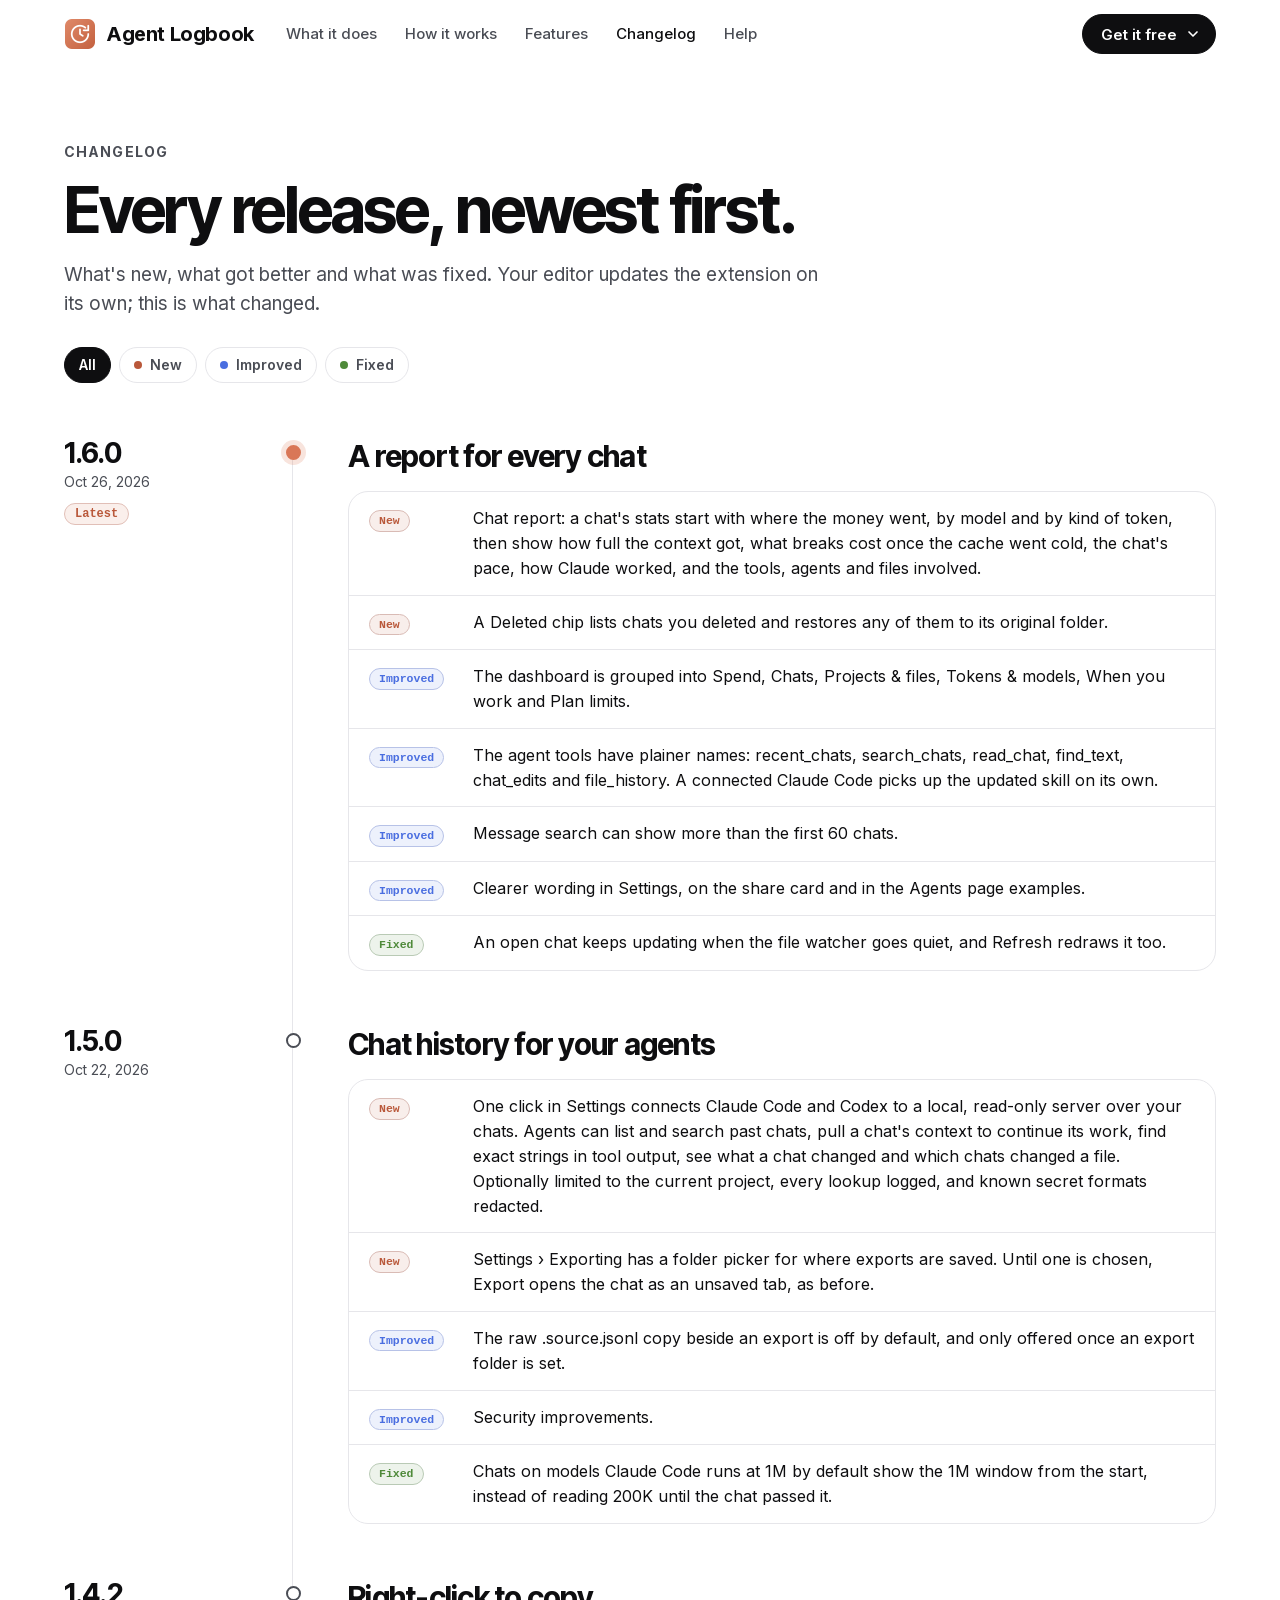
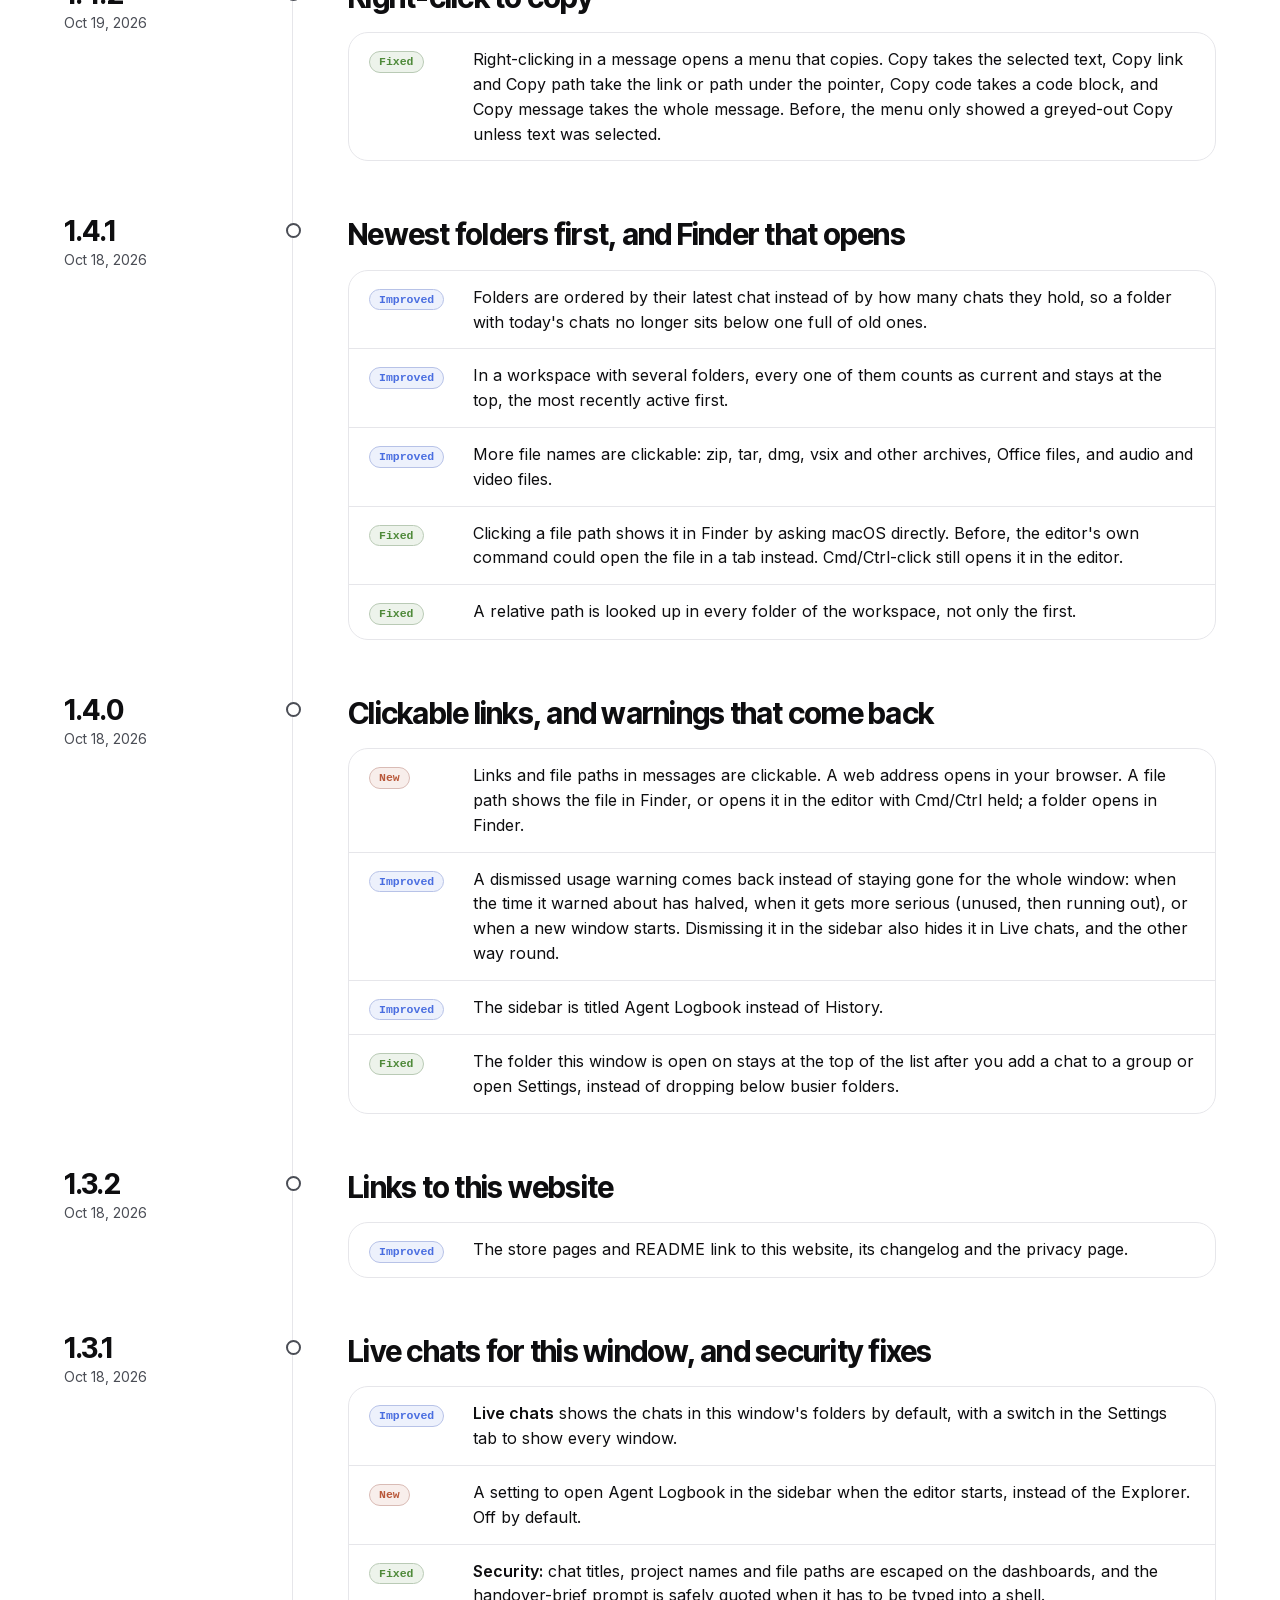
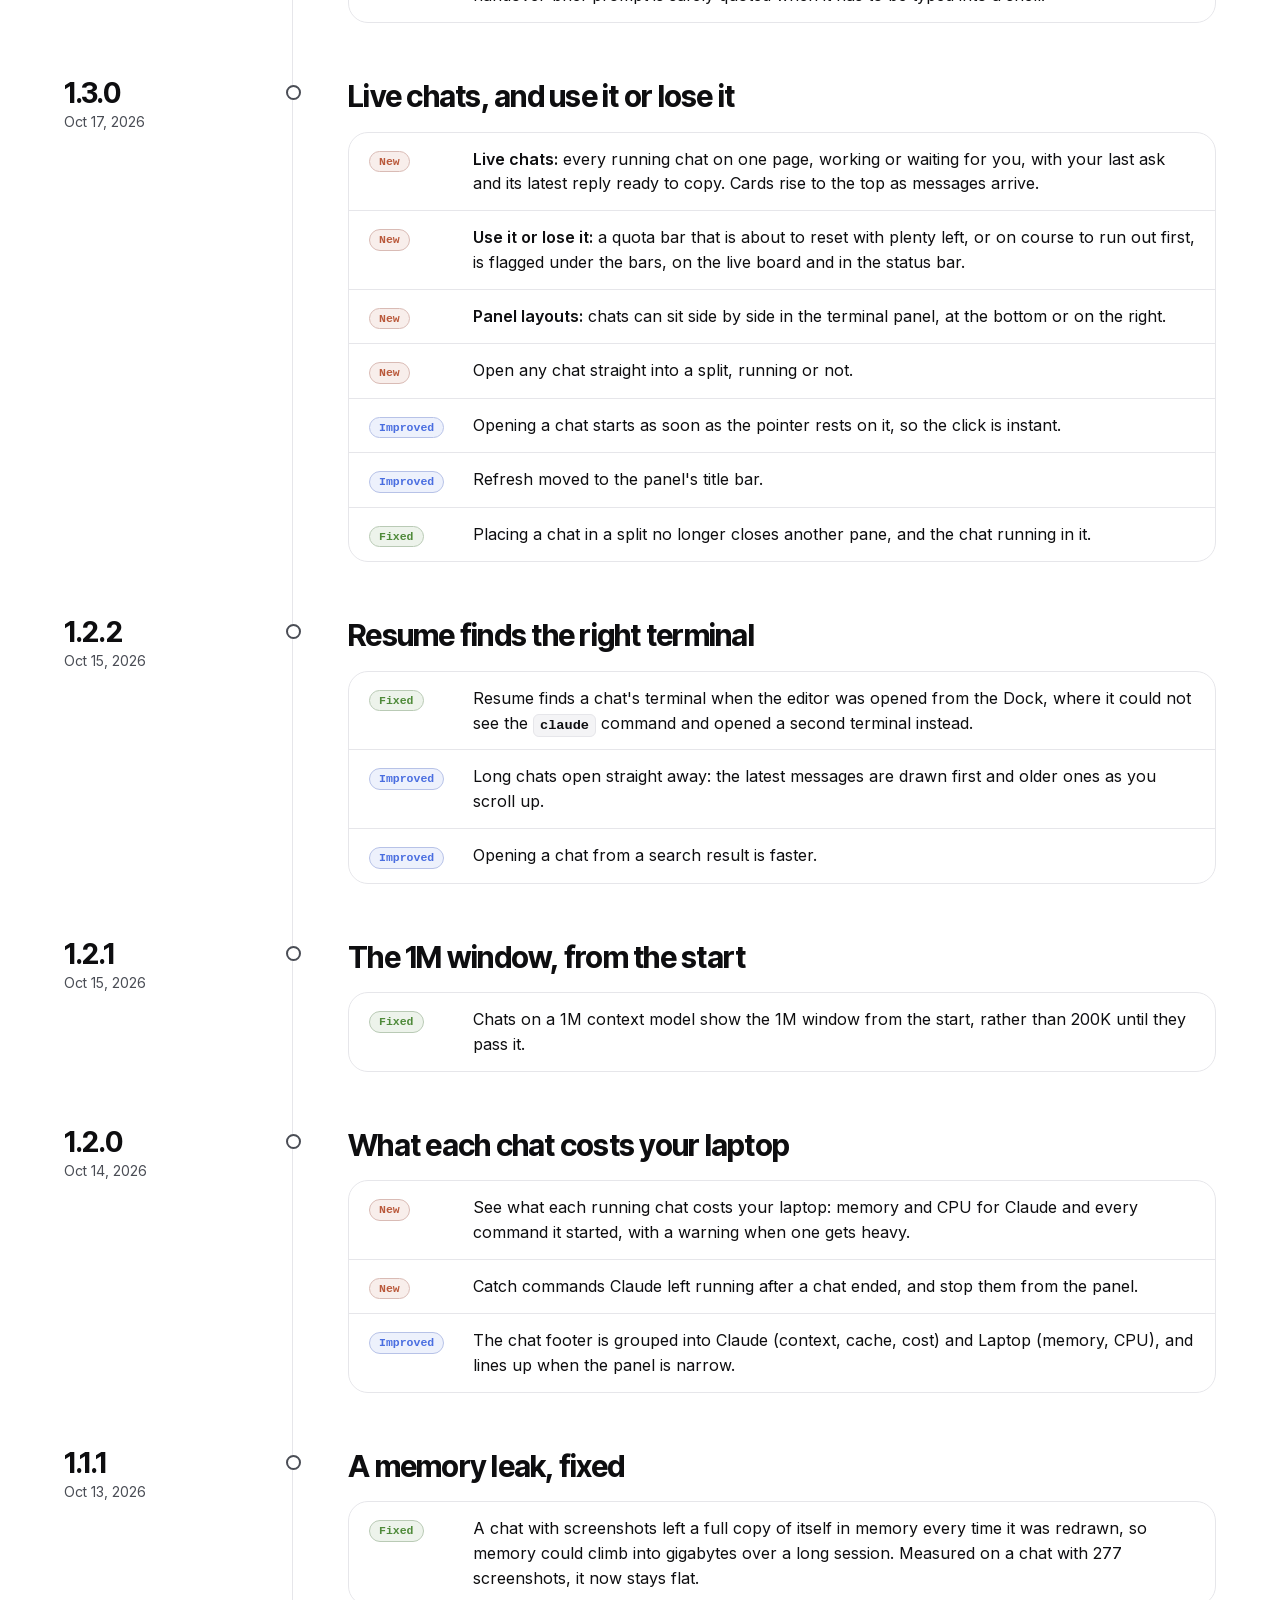
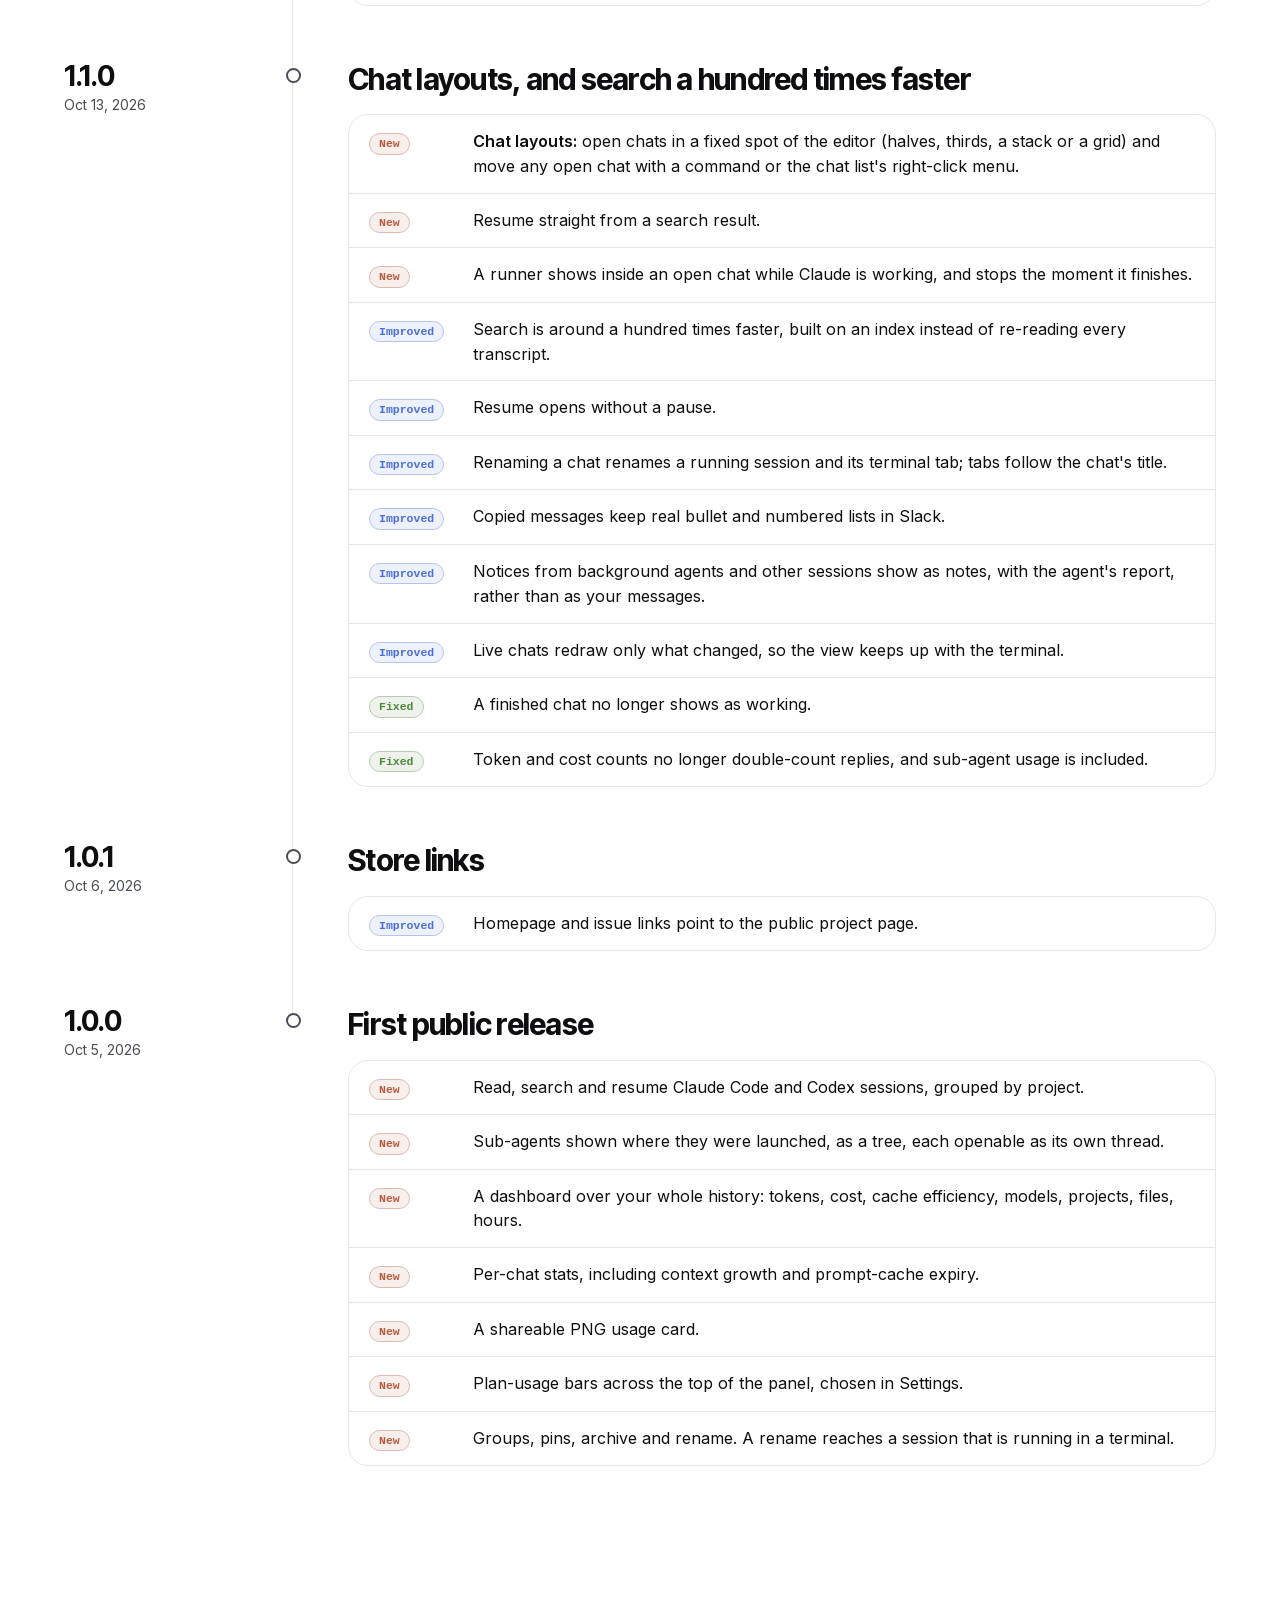
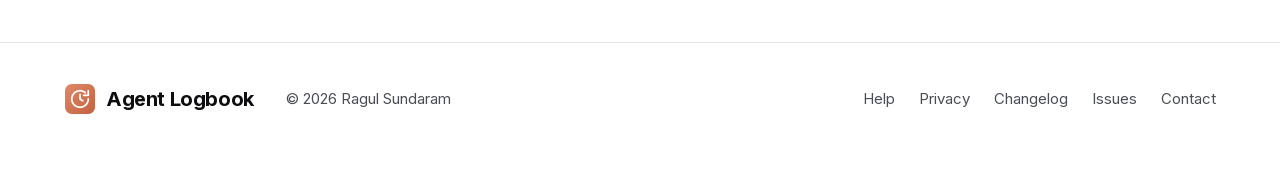
==== commit 1484834b: "1.6.0 on the changelog; demo and homepage match the new wording and tool names" ====
--- a/changelog.html
+++ b/changelog.html
@@ -48,8 +48,23 @@
     </div>
 
     <ol class="timeline">
+      <li class="rel" id="v1.6.0">
+        <div class="rel-when"><a class="ver" href="#v1.6.0">1.6.0</a><time datetime="2026-10-26">Oct 26, 2026</time><span class="latest">Latest</span></div>
+        <div class="rel-body">
+          <h2>A report for every chat</h2>
+          <ul>
+            <li data-kind="new"><b class="tagk new">New</b><span>Chat report: a chat's stats start with where the money went, by model and by kind of token, then show how full the context got, what breaks cost once the cache went cold, the chat's pace, how Claude worked, and the tools, agents and files involved.</span></li>
+            <li data-kind="new"><b class="tagk new">New</b><span>A Deleted chip lists chats you deleted and restores any of them to its original folder.</span></li>
+            <li data-kind="improved"><b class="tagk improved">Improved</b><span>The dashboard is grouped into Spend, Chats, Projects &amp; files, Tokens &amp; models, When you work and Plan limits.</span></li>
+            <li data-kind="improved"><b class="tagk improved">Improved</b><span>The agent tools have plainer names: recent_chats, search_chats, read_chat, find_text, chat_edits and file_history. A connected Claude Code picks up the updated skill on its own.</span></li>
+            <li data-kind="improved"><b class="tagk improved">Improved</b><span>Message search can show more than the first 60 chats.</span></li>
+            <li data-kind="improved"><b class="tagk improved">Improved</b><span>Clearer wording in Settings, on the share card and in the Agents page examples.</span></li>
+            <li data-kind="fixed"><b class="tagk fixed">Fixed</b><span>An open chat keeps updating when the file watcher goes quiet, and Refresh redraws it too.</span></li>
+          </ul>
+        </div>
+      </li>
       <li class="rel" id="v1.5.0">
-        <div class="rel-when"><a class="ver" href="#v1.5.0">1.5.0</a><time datetime="2026-10-22">Oct 22, 2026</time><span class="latest">Latest</span></div>
+        <div class="rel-when"><a class="ver" href="#v1.5.0">1.5.0</a><time datetime="2026-10-22">Oct 22, 2026</time></div>
         <div class="rel-body">
           <h2>Chat history for your agents</h2>
           <ul>
--- a/site.css
+++ b/site.css
@@ -778,6 +778,54 @@
 .ticks li { display: flex; gap: 12px; align-items: flex-start; }
 .ticks li::before { content: ""; flex: none; width: 22px; height: 22px; margin-top: 2px; border-radius: 50%; background: var(--c) url("data:image/svg+xml,%3Csvg xmlns='http://www.w3.org/2000/svg' viewBox='0 0 24 24' fill='none' stroke='white' stroke-width='3' stroke-linecap='round' stroke-linejoin='round'%3E%3Cpath d='M5 12l5 5L20 7'/%3E%3C/svg%3E") center/14px no-repeat; }
 
+/* MCP server: old chats at the top, the logbook in the middle, a new chat pulling an answer up out of an old one */
+.mc { position: absolute; inset: 36px 40px; margin: 0 auto; max-width: 520px; display: flex; flex-direction: column; justify-content: center; font-size: 12px; }
+.mc-label { font-size: 11px; font-weight: 700; letter-spacing: .06em; text-transform: uppercase; color: var(--ink-2); margin-bottom: 8px; }
+.mc-past { display: grid; grid-template-columns: repeat(3, minmax(0, 1fr)); gap: 10px; }
+.mc-old { min-width: 0; padding: 9px 11px; border-radius: 10px; background: var(--bg); border: 1px solid var(--line); display: grid; gap: 2px; transition: none; }
+.mc-old b, .mc-old span { overflow: hidden; text-overflow: ellipsis; white-space: nowrap; }
+.mc-old b { font-weight: 650; }
+.mc-old span { font-size: 10.5px; color: var(--ink-2); }
+.mc-fork { --wire: color-mix(in srgb, var(--c) 65%, transparent); position: relative; height: 14px; margin: 0 16.66%; border: 2px solid var(--wire); border-top: 0; border-radius: 0 0 8px 8px; }
+.mc-fork::before { content: ""; position: absolute; left: calc(50% - 1px); top: 0; bottom: 0; width: 2px; background: var(--wire); }
+.mc-wire { position: relative; align-self: center; width: 2px; height: 26px; background: color-mix(in srgb, var(--c) 65%, transparent); }
+.mc-wire span { position: absolute; left: -3px; width: 8px; height: 8px; border-radius: 50%; background: var(--c); box-shadow: 0 0 10px var(--c); opacity: 0; }
+.mc-hub { align-self: center; display: inline-flex; align-items: center; gap: 8px; padding: 7px 14px 7px 8px; border-radius: 999px; background: var(--soft); border: 1px solid color-mix(in srgb, var(--c) 45%, var(--line)); font-size: 12.5px; }
+.mc-hub img { width: 22px; height: 22px; border-radius: 6px; }
+.mc-hub span { color: var(--ink-2); font-size: 11px; }
+.mc-chat { display: grid; gap: 8px; padding: 12px; border-radius: 14px; background: var(--soft); border: 1px solid var(--line); box-shadow: 0 30px 60px -30px color-mix(in srgb, var(--c) 45%, transparent); }
+.mc-chat header { display: flex; align-items: center; gap: 6px; padding-bottom: 8px; border-bottom: 1px solid var(--line); }
+.mc-chat header b { margin-right: auto; }
+.mc-chat header span { padding: 2px 7px; border-radius: 999px; font-size: 10.5px; font-weight: 650; color: var(--accent-1-ink); background: color-mix(in srgb, var(--accent-1) 12%, transparent); }
+.mc-chat header span.codex { color: var(--accent-3-ink); background: color-mix(in srgb, var(--accent-3) 12%, transparent); }
+.mc-you { justify-self: end; padding: 7px 11px; border-radius: 11px 11px 3px 11px; background: var(--bg); border: 1px solid var(--line); font-weight: 600; }
+.mc-tool { justify-self: start; display: inline-flex; align-items: center; gap: 6px; padding: 4px 9px; border-radius: 7px; background: color-mix(in srgb, var(--c) 12%, transparent); color: var(--accent-4-ink); font: 650 11px/1.4 var(--mono, ui-monospace, monospace); }
+.mc-tool svg { width: 12px; height: 12px; fill: none; stroke: currentColor; stroke-width: 2; }
+.mc-reply { justify-self: start; max-width: 94%; padding: 8px 11px; border-radius: 11px 11px 11px 3px; background: var(--bg); border: 1px solid color-mix(in srgb, var(--c) 40%, var(--line)); color: var(--ink-2); line-height: 1.5; }
+.mc-reply small { display: block; font-size: 10.5px; font-weight: 700; color: var(--accent-4-ink); }
+.mc-reply code { font-size: 11px; padding: 1px 5px; border-radius: 5px; background: var(--soft); border: 1px solid var(--line); color: var(--ink); }
+
+/* one 8s loop while on screen: ask, the request climbs to the logbook and on to the old chat,
+   the answer comes back down into the new chat */
+#agents-panel.play .mc-you { animation: mc-ask 8s var(--ease) infinite; }
+#agents-panel.play .mc-tool { animation: mc-tool 8s var(--ease) infinite; }
+#agents-panel.play .mc-reply { animation: mc-reply 8s var(--ease) infinite; }
+#agents-panel.play .mc-wire.bottom .up { animation: mc-up-a 8s linear infinite; }
+#agents-panel.play .mc-wire.top .up { animation: mc-up-b 8s linear infinite; }
+#agents-panel.play .mc-wire.top .down { animation: mc-down-a 8s linear infinite; }
+#agents-panel.play .mc-wire.bottom .down { animation: mc-down-b 8s linear infinite; }
+#agents-panel.play .mc-hub { animation: mc-hub 8s ease infinite; }
+#agents-panel.play .mc-old.hit { animation: mc-hit 8s ease infinite; }
+@keyframes mc-ask { 0% { opacity: 0; transform: translateY(6px); } 6%, 90% { opacity: 1; transform: none; } 97%, 100% { opacity: 0; } }
+@keyframes mc-tool { 0%, 12% { opacity: 0; transform: translateY(6px); } 18%, 90% { opacity: 1; transform: none; } 97%, 100% { opacity: 0; } }
+@keyframes mc-reply { 0%, 72% { opacity: 0; transform: translateY(6px); } 78%, 90% { opacity: 1; transform: none; } 97%, 100% { opacity: 0; } }
+@keyframes mc-up-a { 0%, 18% { top: 100%; opacity: 0; } 20% { opacity: 1; } 28% { top: -4px; opacity: 1; } 30%, 100% { top: -4px; opacity: 0; } }
+@keyframes mc-up-b { 0%, 34% { top: 100%; opacity: 0; } 36% { opacity: 1; } 44% { top: -4px; opacity: 1; } 46%, 100% { top: -4px; opacity: 0; } }
+@keyframes mc-down-a { 0%, 56% { top: -4px; opacity: 0; } 58% { opacity: 1; } 64% { top: 100%; opacity: 1; } 66%, 100% { top: 100%; opacity: 0; } }
+@keyframes mc-down-b { 0%, 64% { top: -4px; opacity: 0; } 66% { opacity: 1; } 72% { top: 100%; opacity: 1; } 74%, 100% { top: 100%; opacity: 0; } }
+@keyframes mc-hub { 0%, 26%, 74%, 100% { box-shadow: none; } 30%, 66% { box-shadow: 0 0 0 4px color-mix(in srgb, var(--c) 22%, transparent), 0 0 24px color-mix(in srgb, var(--c) 35%, transparent); } }
+@keyframes mc-hit { 0%, 42%, 70%, 100% { border-color: var(--line); background: var(--bg); } 46%, 62% { border-color: var(--c); background: color-mix(in srgb, var(--c) 10%, var(--bg)); } }
+
 /* Live chats board: a card per running chat; the newest message rises to the top */
 /* Inset on both sides so the second column fits whatever width the panel art gets */
 .board { position: absolute; left: 32px; right: 32px; top: 48px; max-width: 560px; display: grid; grid-template-columns: repeat(2, minmax(0, 1fr)); gap: 12px; align-items: start;
@@ -1157,6 +1205,11 @@
   .panel-art { order: 1; border-block: 1px solid var(--line); }
   .panel-art { min-height: 400px; }
   .board { left: 24px; right: 24px; top: 32px; }
+  .mc { inset: 28px 20px; }
+  .mc-past { gap: 6px; }
+  .mc-old { padding: 8px 9px; }
+  .mc-old b { white-space: normal; display: -webkit-box; -webkit-line-clamp: 2; -webkit-box-orient: vertical; font-size: 11.5px; line-height: 1.3; }
+  #agents .panel-art { min-height: 440px; }
   .quota { left: 24px; top: 40px; }
   .q-status { left: 24px; }
   #quota .panel-art { min-height: 480px; }
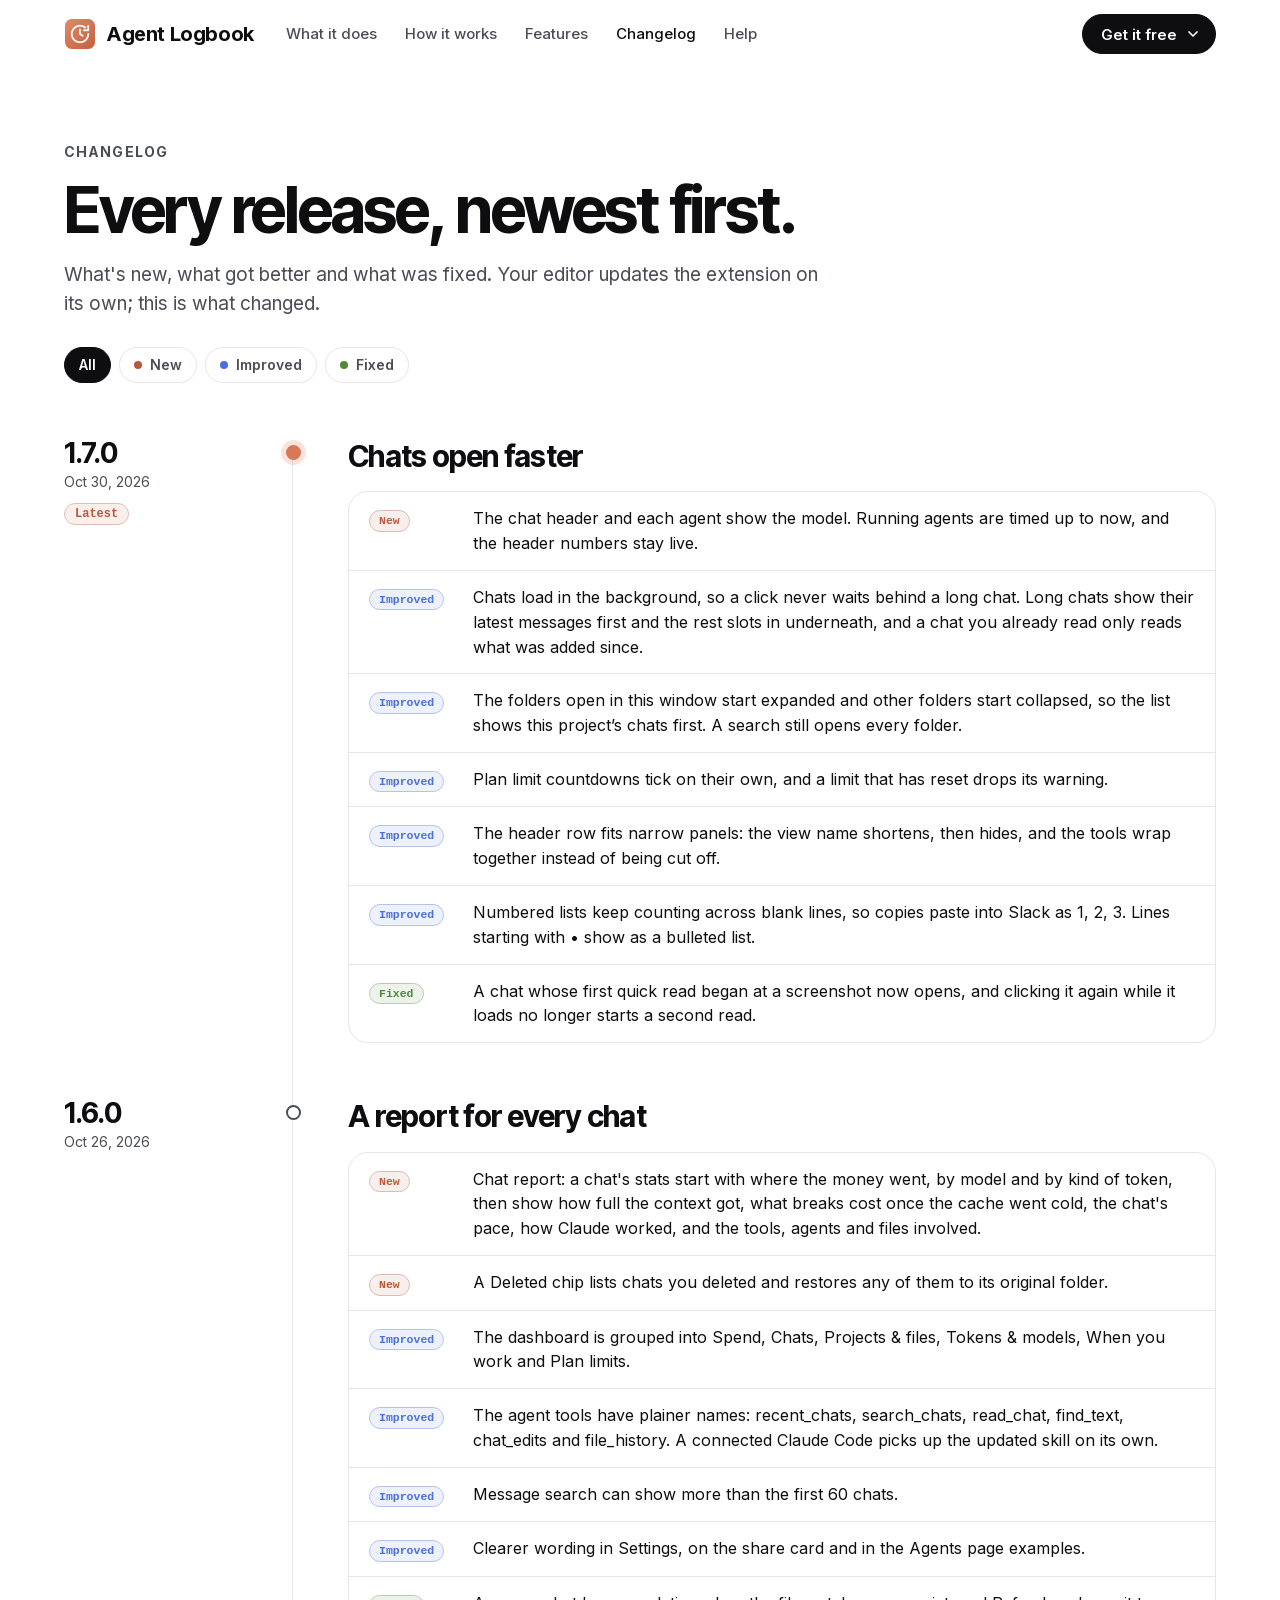
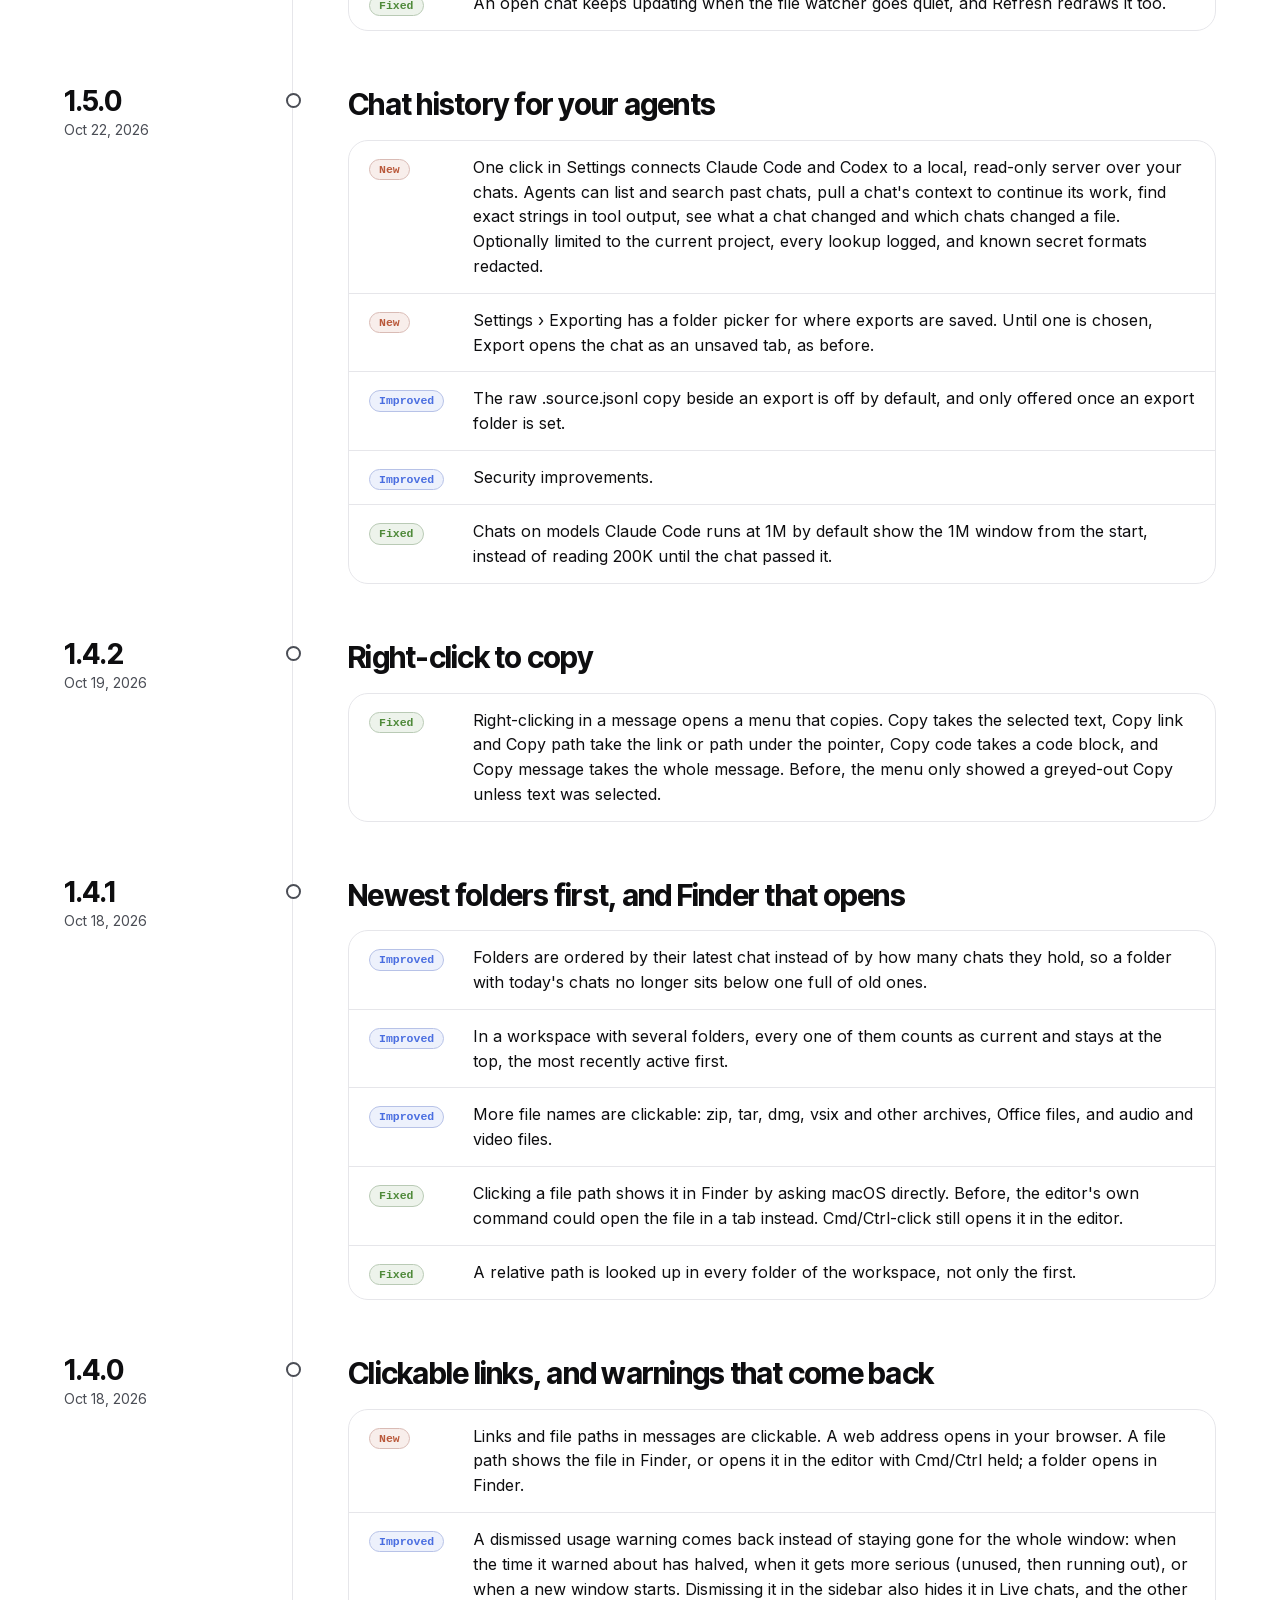
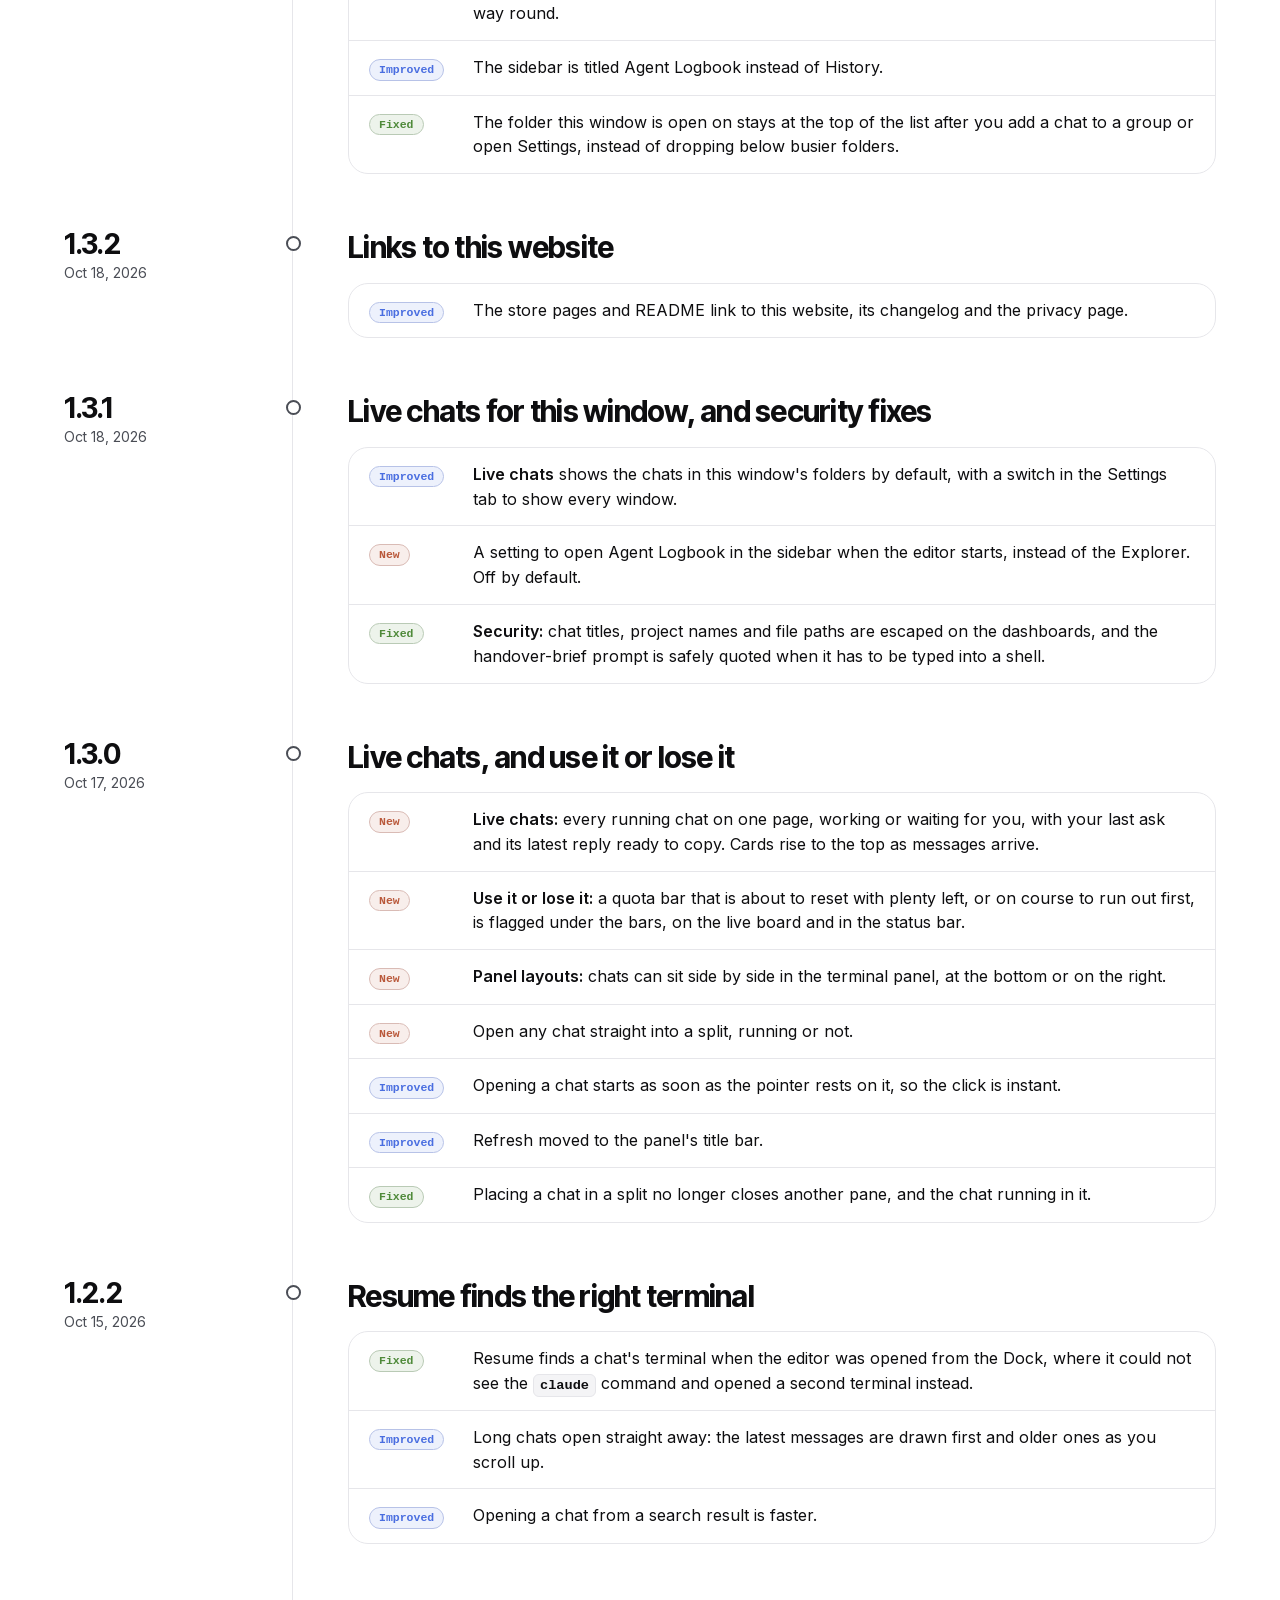
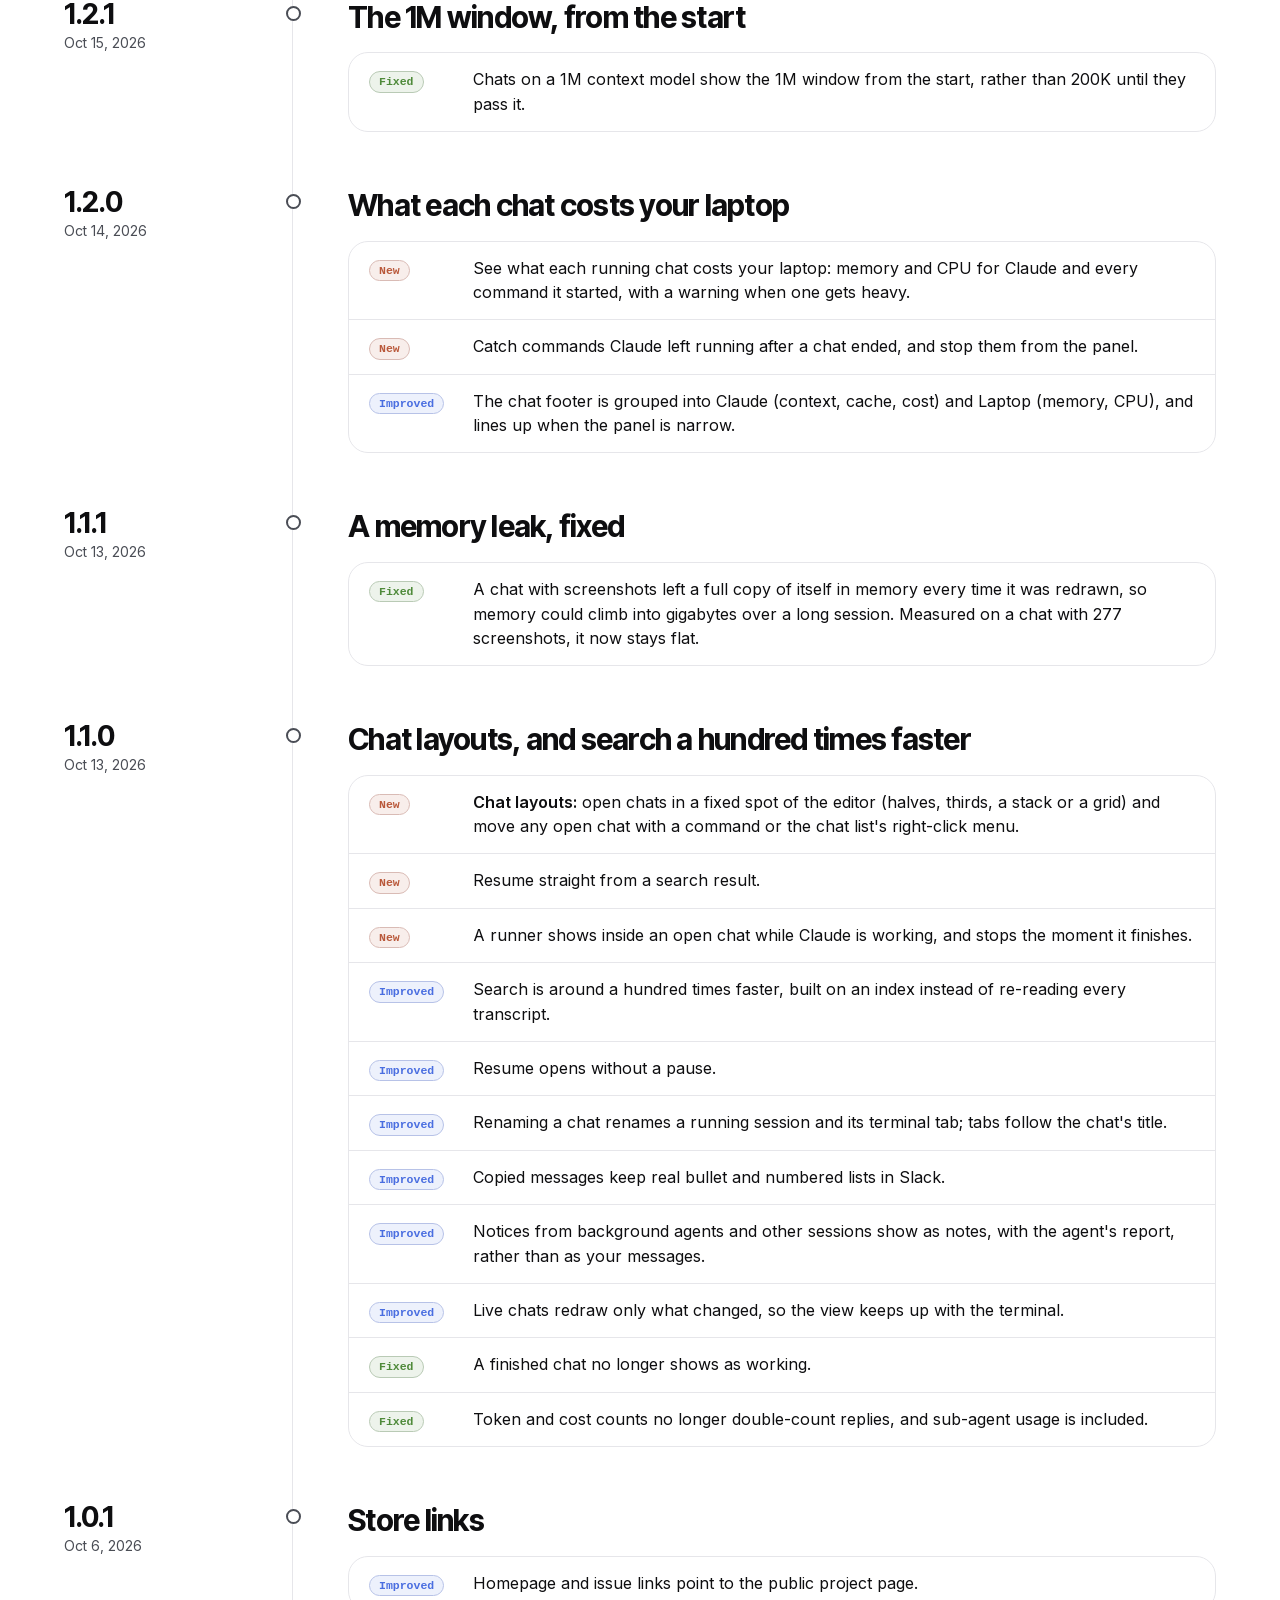
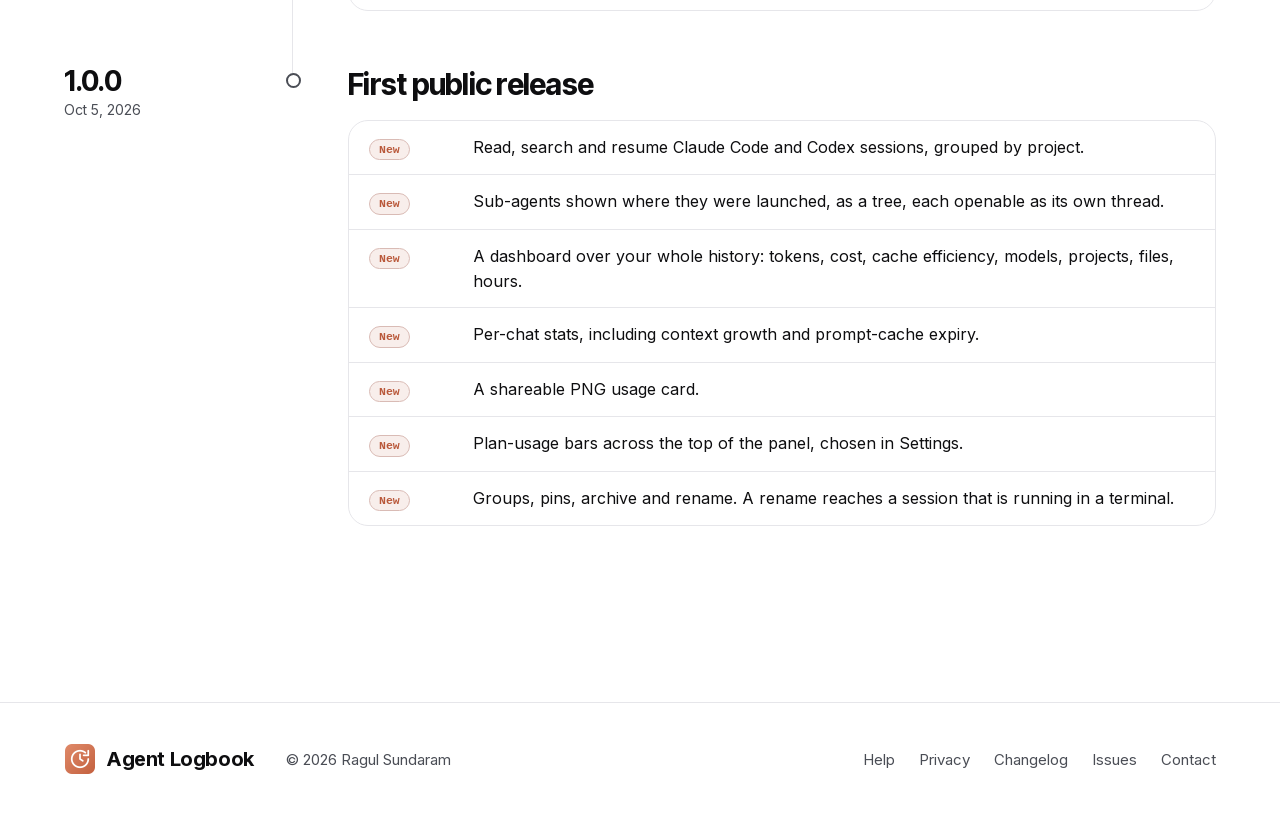
==== commit 90db7970: "Changelog: 1.7.0" ====
--- a/changelog.html
+++ b/changelog.html
@@ -48,8 +48,23 @@
     </div>
 
     <ol class="timeline">
+      <li class="rel" id="v1.7.0">
+        <div class="rel-when"><a class="ver" href="#v1.7.0">1.7.0</a><time datetime="2026-10-30">Oct 30, 2026</time><span class="latest">Latest</span></div>
+        <div class="rel-body">
+          <h2>Chats open faster</h2>
+          <ul>
+            <li data-kind="new"><b class="tagk new">New</b><span>The chat header and each agent show the model. Running agents are timed up to now, and the header numbers stay live.</span></li>
+            <li data-kind="improved"><b class="tagk improved">Improved</b><span>Chats load in the background, so a click never waits behind a long chat. Long chats show their latest messages first and the rest slots in underneath, and a chat you already read only reads what was added since.</span></li>
+            <li data-kind="improved"><b class="tagk improved">Improved</b><span>The folders open in this window start expanded and other folders start collapsed, so the list shows this project&rsquo;s chats first. A search still opens every folder.</span></li>
+            <li data-kind="improved"><b class="tagk improved">Improved</b><span>Plan limit countdowns tick on their own, and a limit that has reset drops its warning.</span></li>
+            <li data-kind="improved"><b class="tagk improved">Improved</b><span>The header row fits narrow panels: the view name shortens, then hides, and the tools wrap together instead of being cut off.</span></li>
+            <li data-kind="improved"><b class="tagk improved">Improved</b><span>Numbered lists keep counting across blank lines, so copies paste into Slack as 1, 2, 3. Lines starting with &bull; show as a bulleted list.</span></li>
+            <li data-kind="fixed"><b class="tagk fixed">Fixed</b><span>A chat whose first quick read began at a screenshot now opens, and clicking it again while it loads no longer starts a second read.</span></li>
+          </ul>
+        </div>
+      </li>
       <li class="rel" id="v1.6.0">
-        <div class="rel-when"><a class="ver" href="#v1.6.0">1.6.0</a><time datetime="2026-10-26">Oct 26, 2026</time><span class="latest">Latest</span></div>
+        <div class="rel-when"><a class="ver" href="#v1.6.0">1.6.0</a><time datetime="2026-10-26">Oct 26, 2026</time></div>
         <div class="rel-body">
           <h2>A report for every chat</h2>
           <ul>
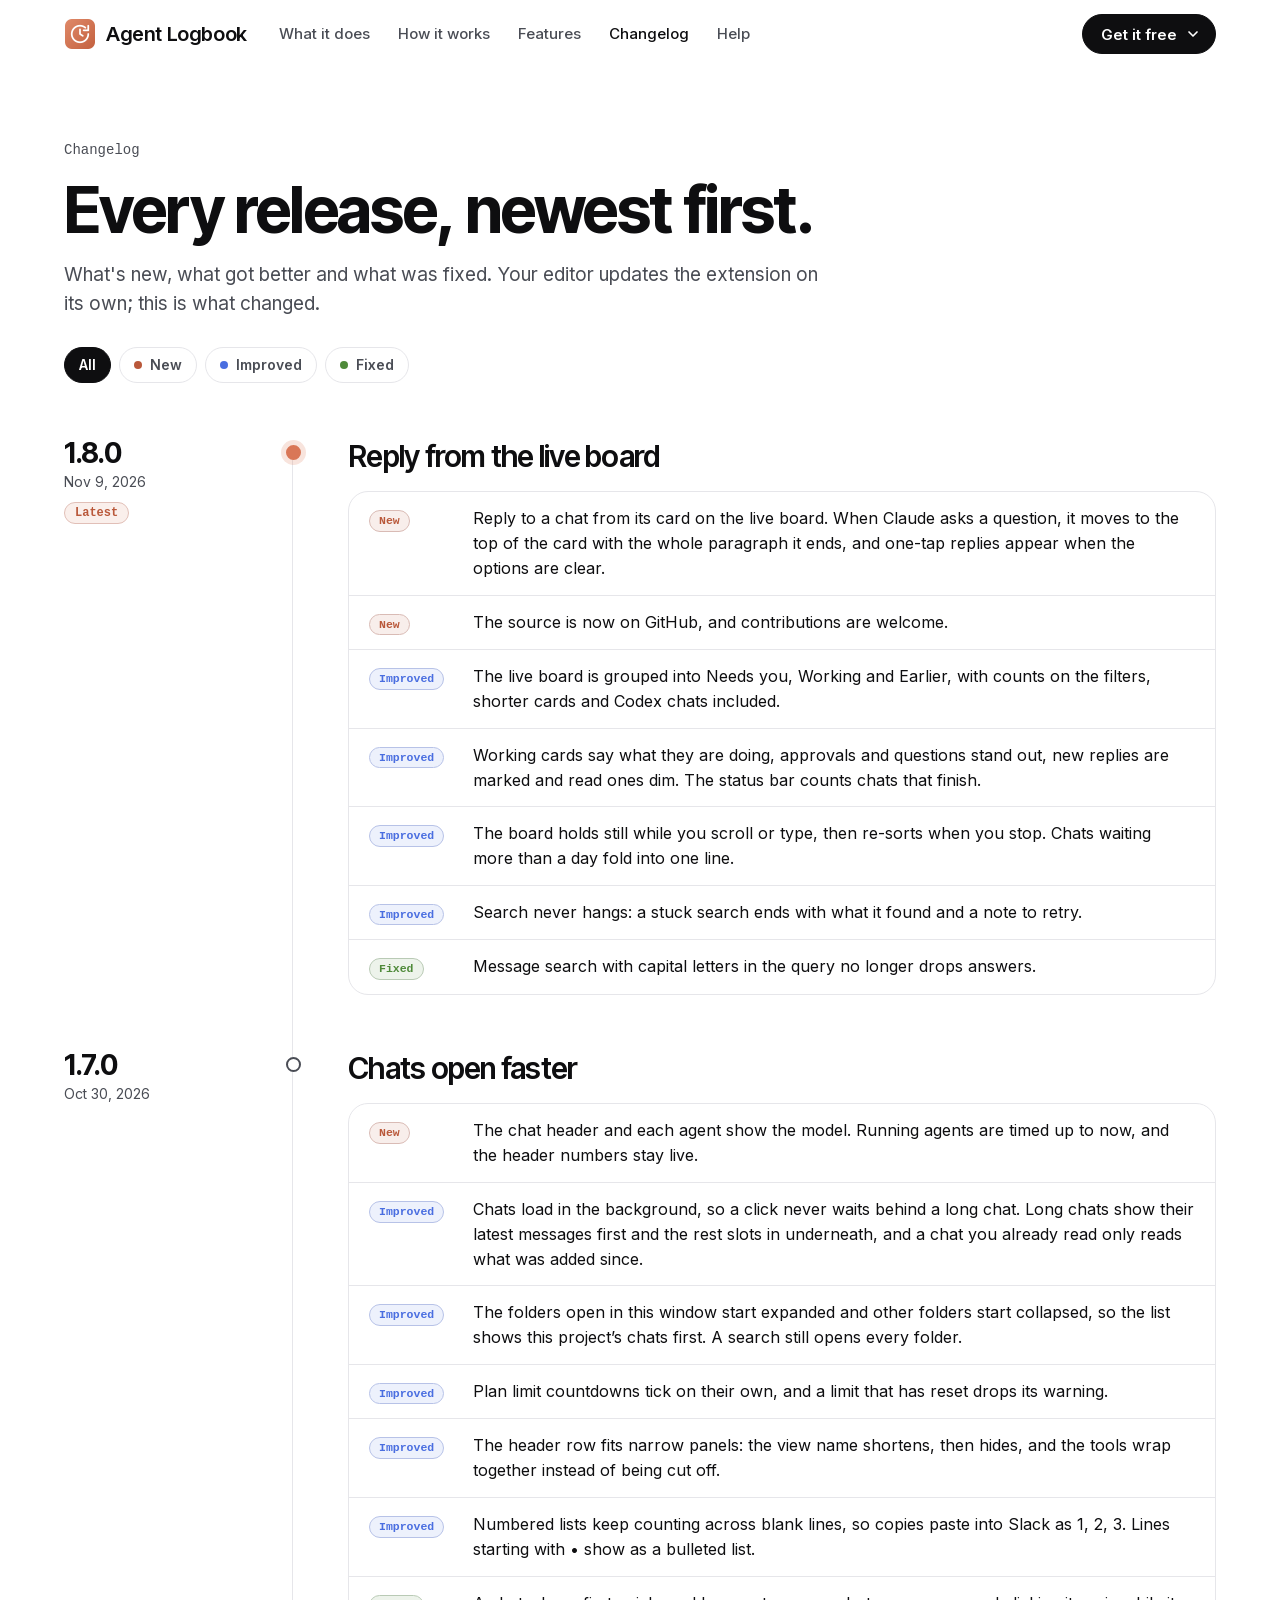
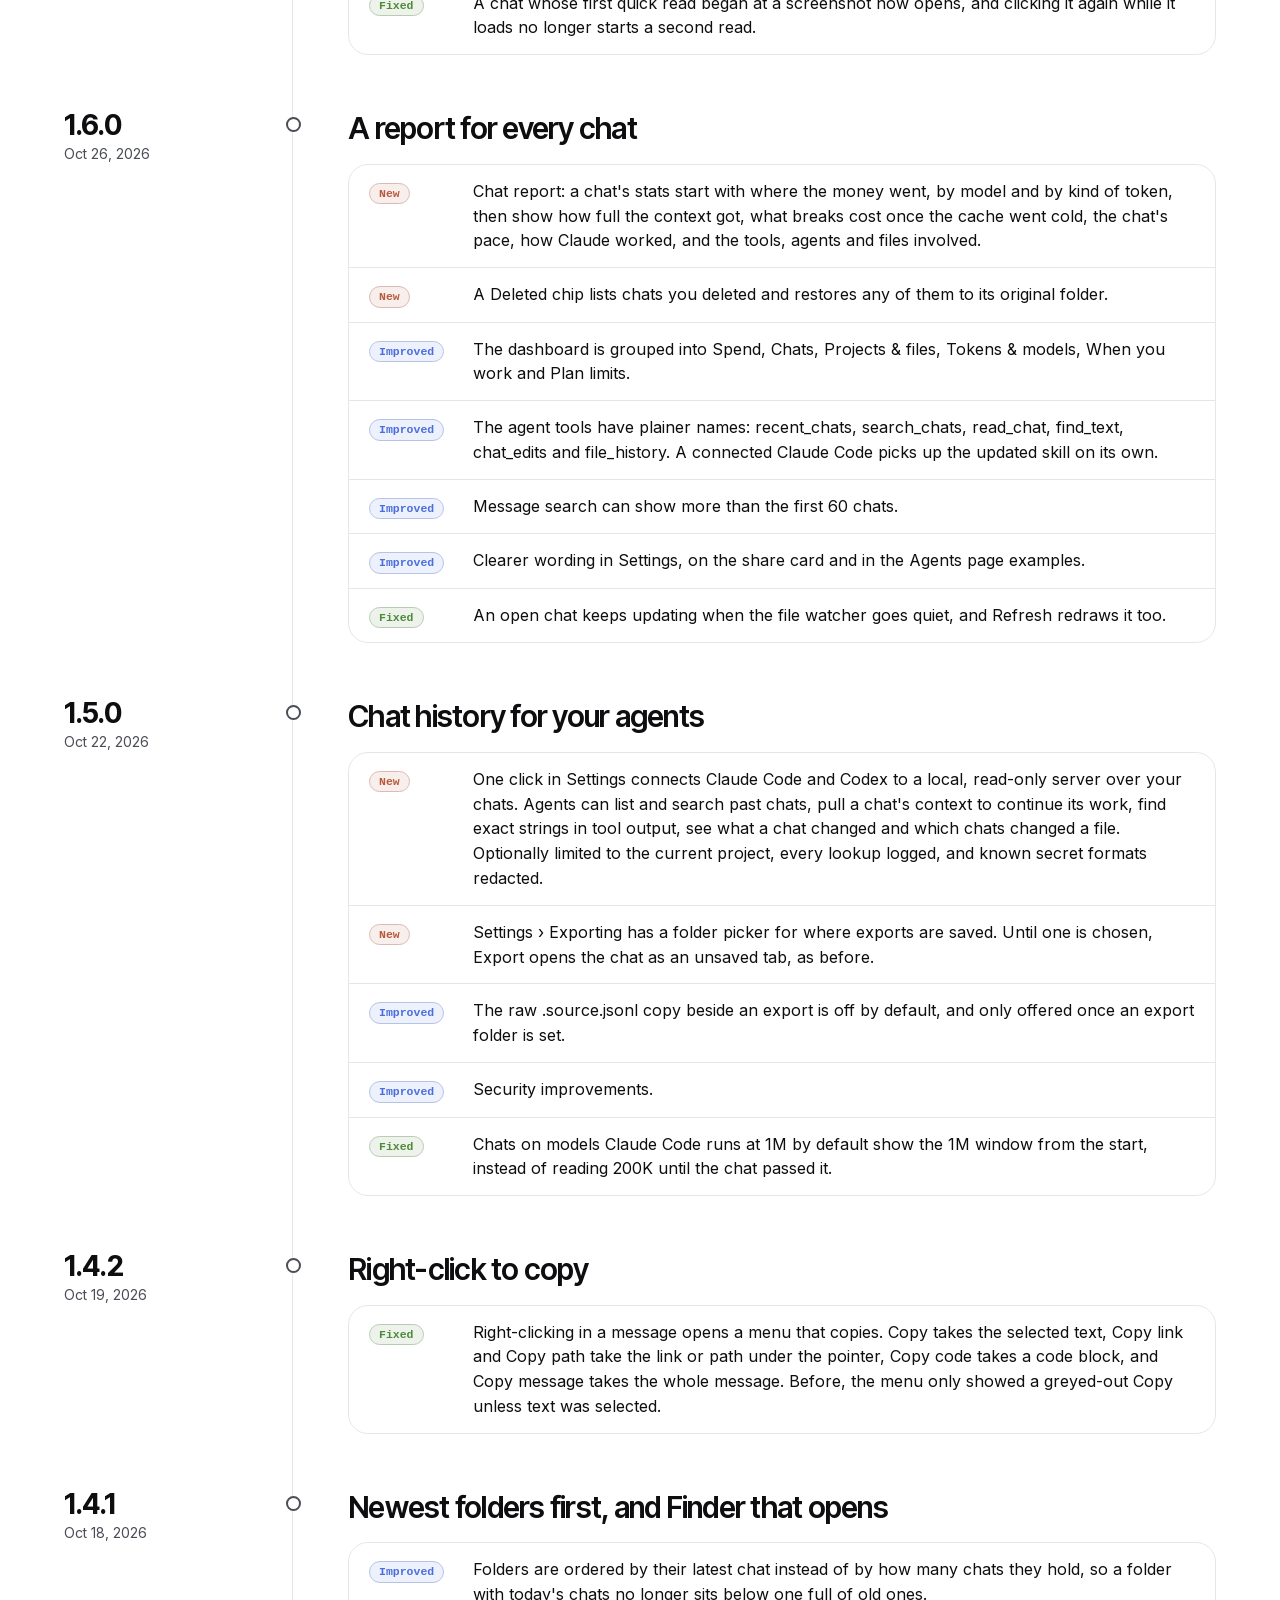
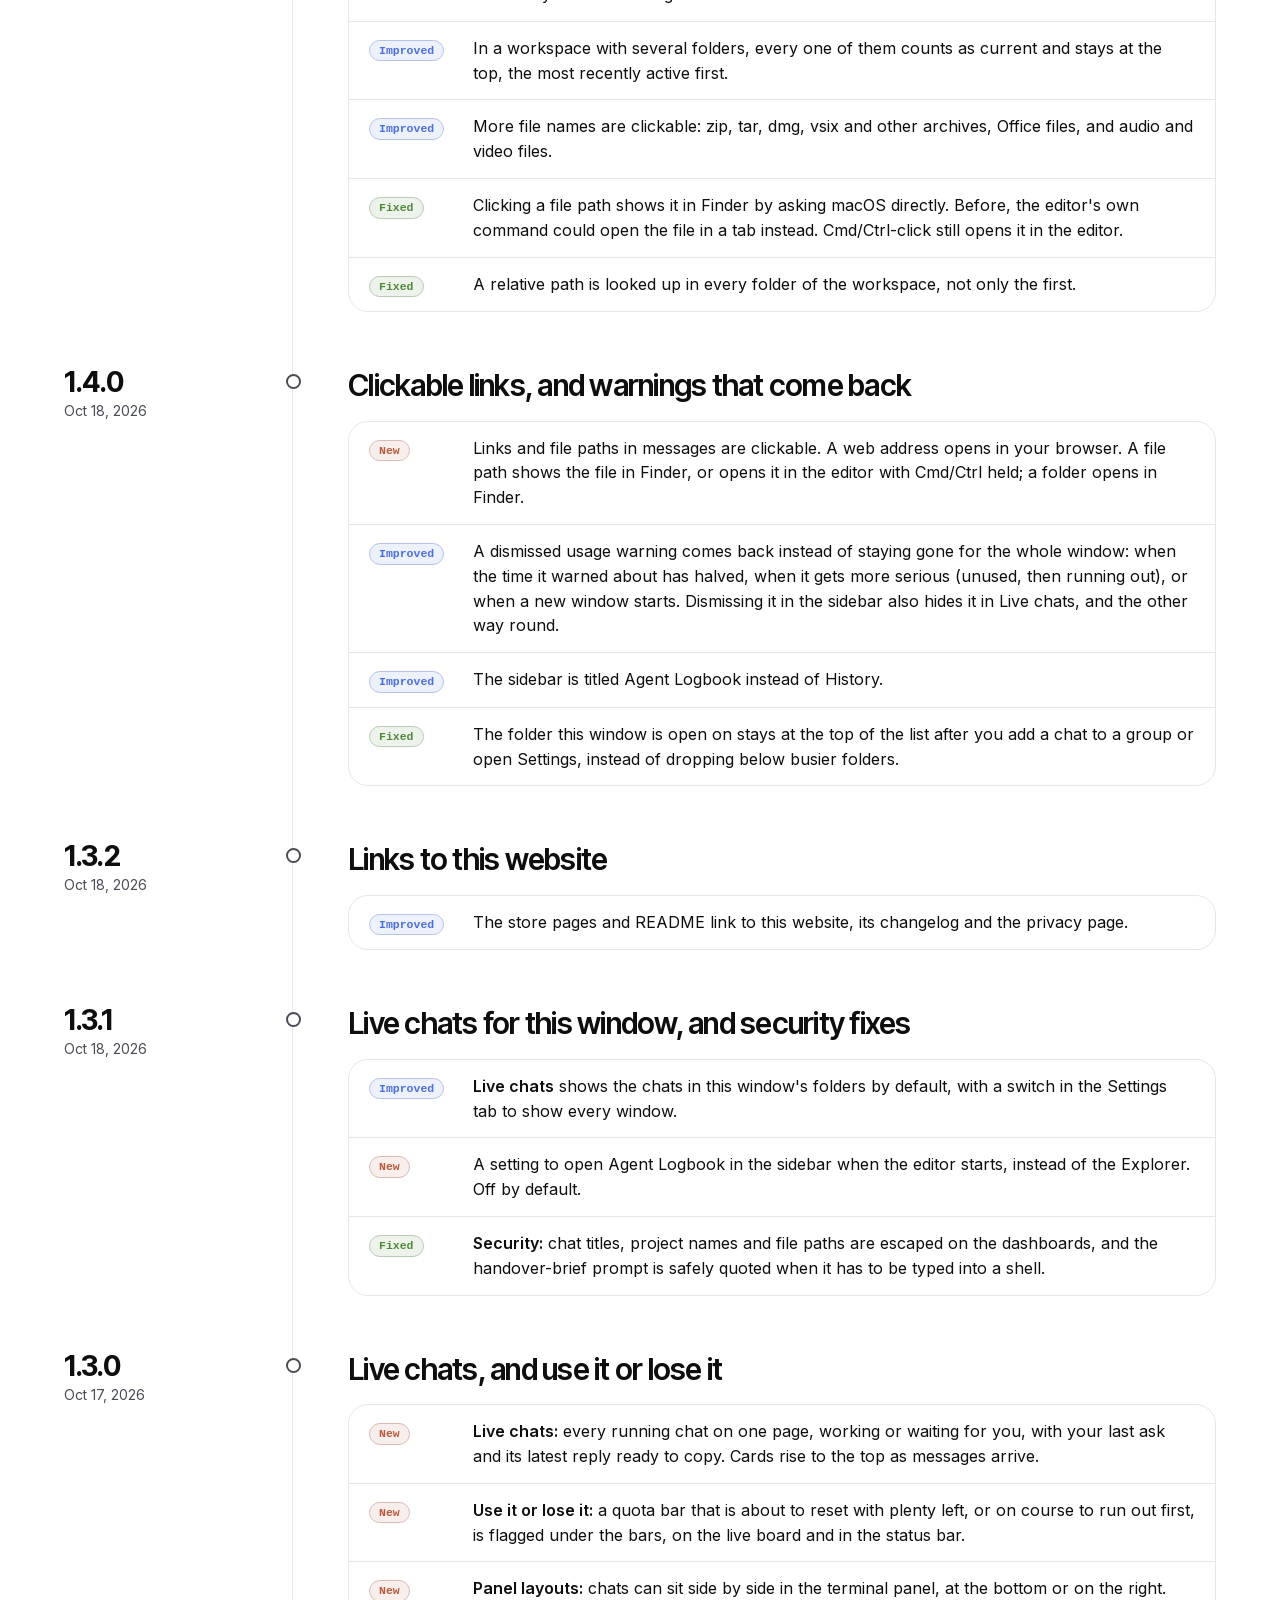
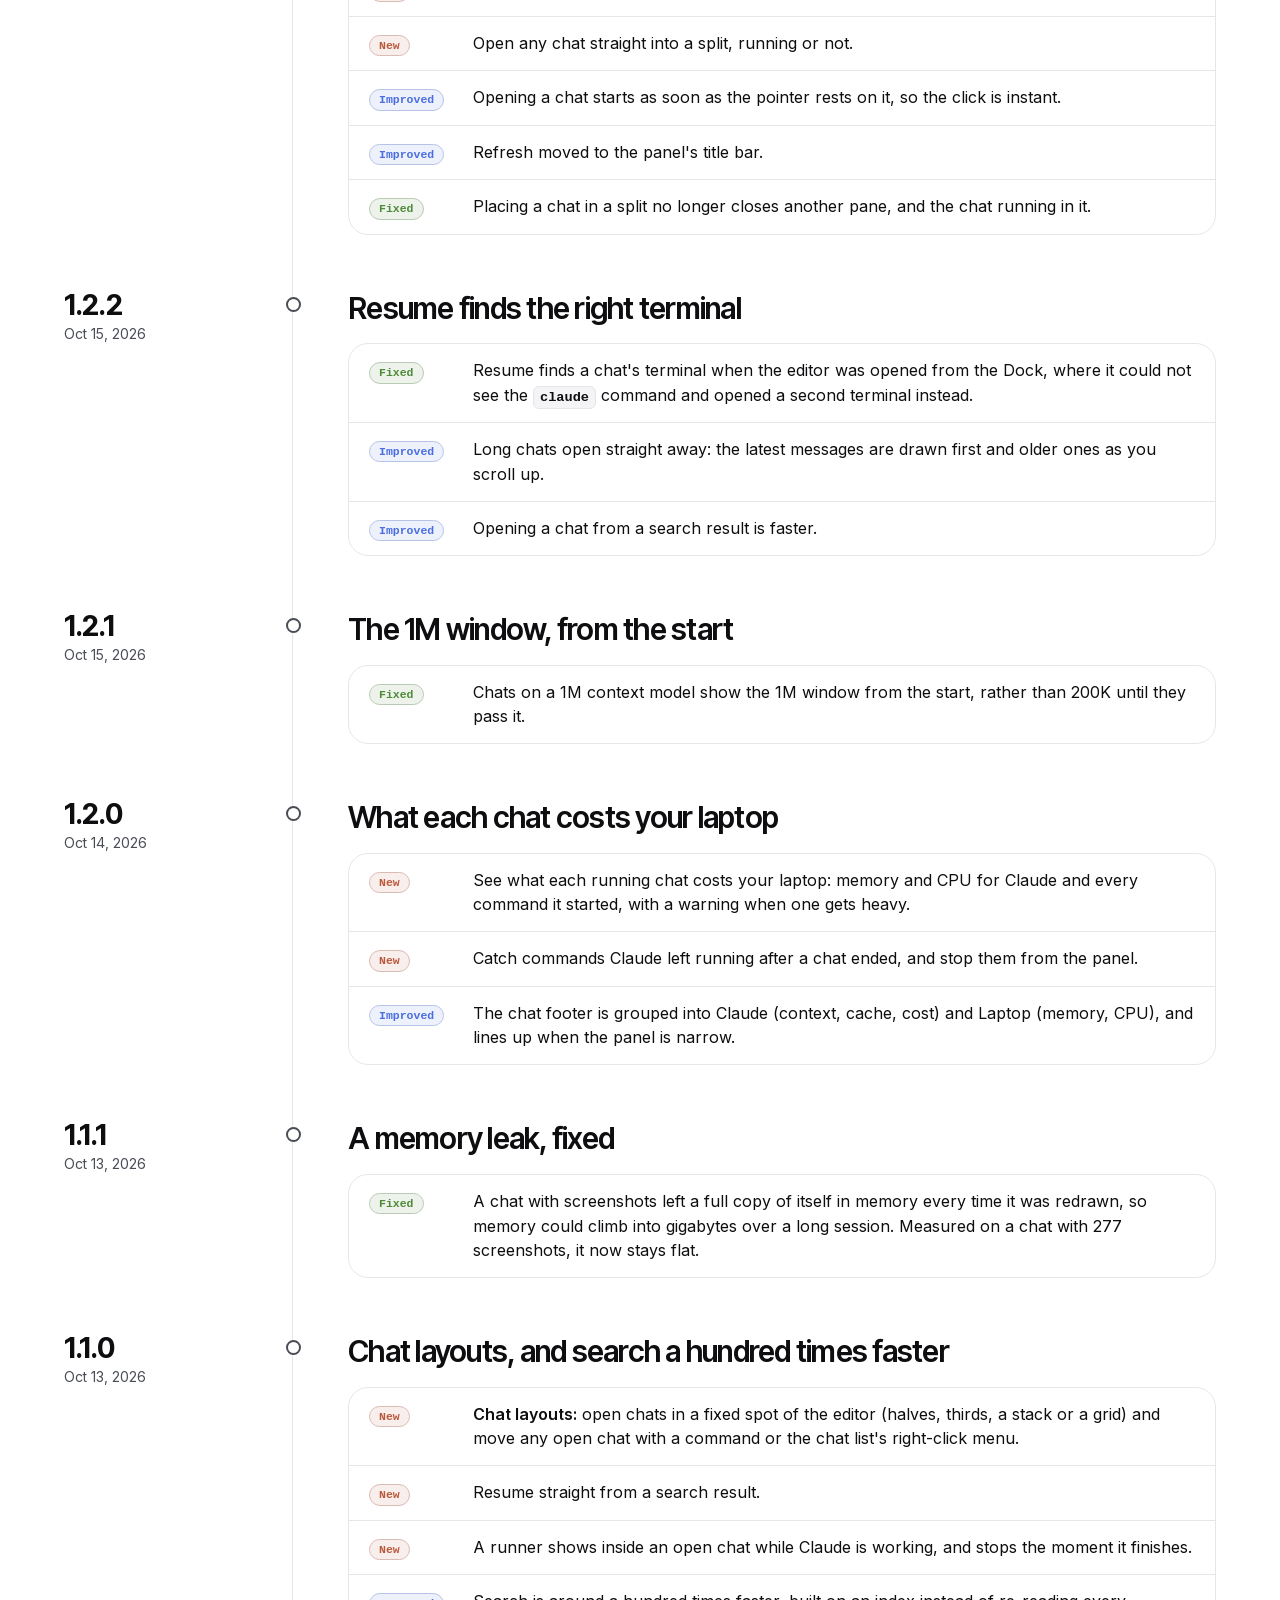
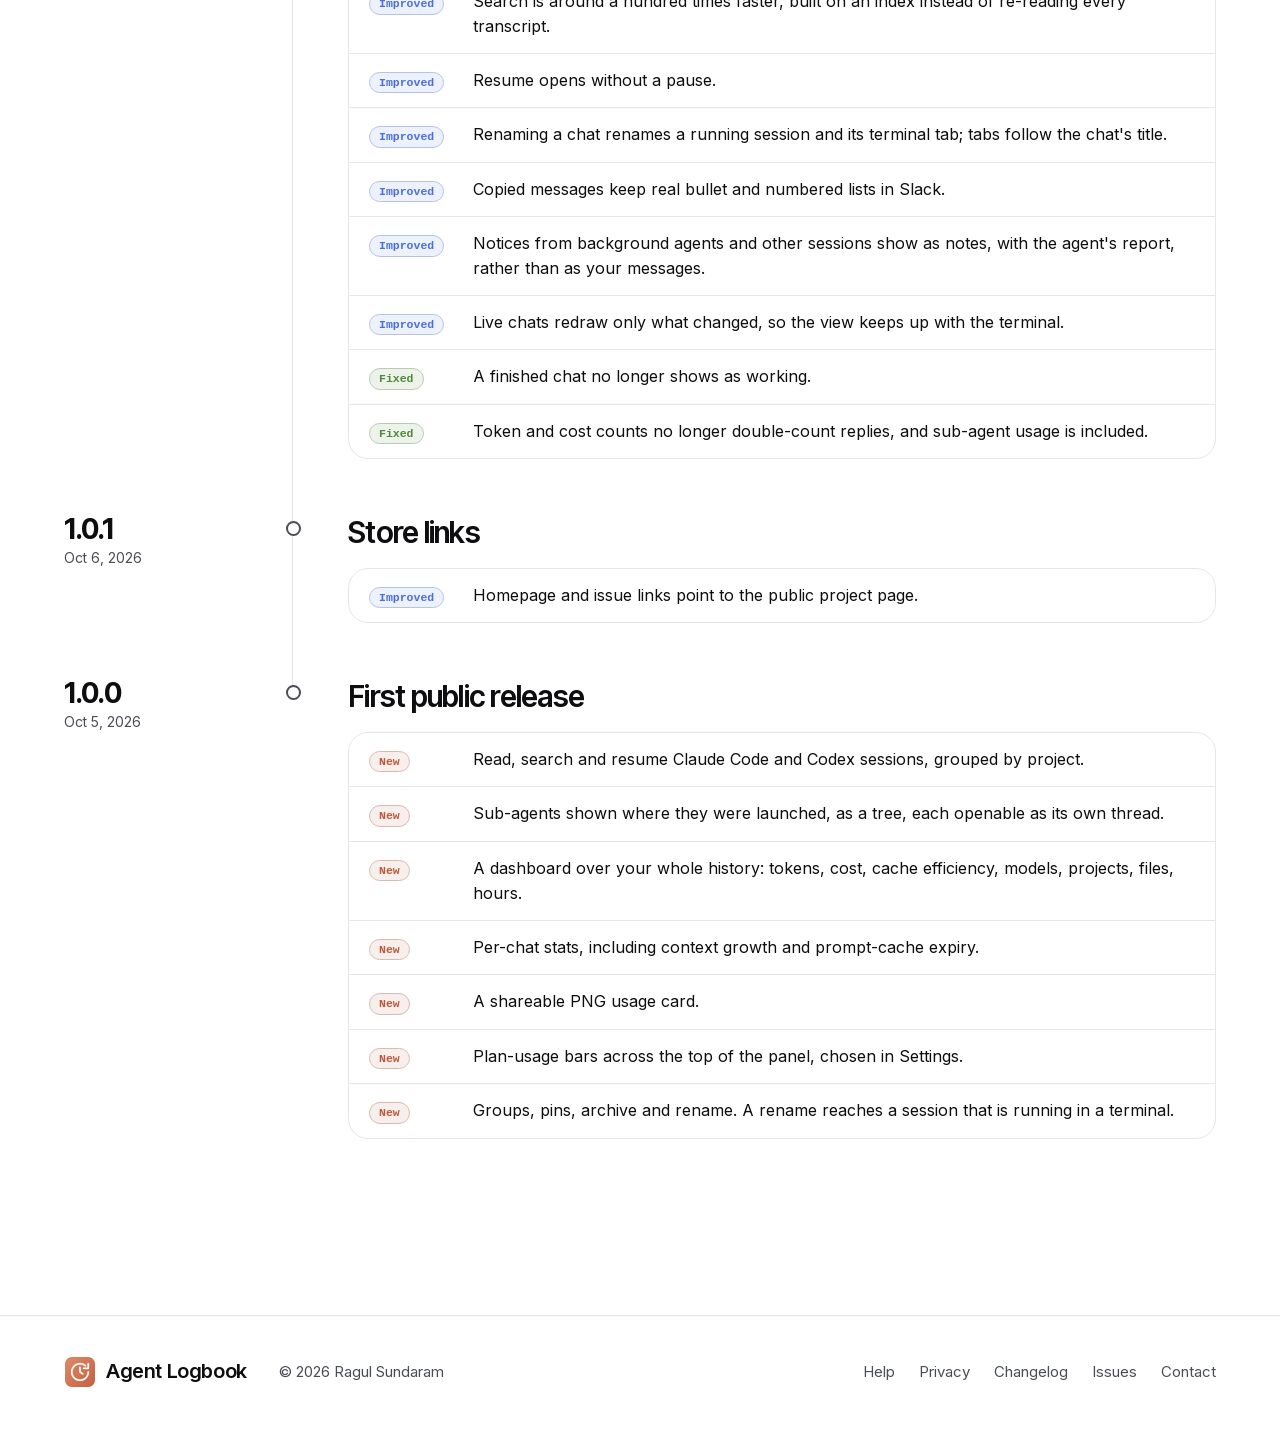
==== commit 209ba1ae: "Changelog for 1.8.0" ====
--- a/changelog.html
+++ b/changelog.html
@@ -48,8 +48,23 @@
     </div>
 
     <ol class="timeline">
+      <li class="rel" id="v1.8.0">
+        <div class="rel-when"><a class="ver" href="#v1.8.0">1.8.0</a><time datetime="2026-11-09">Nov 9, 2026</time><span class="latest">Latest</span></div>
+        <div class="rel-body">
+          <h2>Reply from the live board</h2>
+          <ul>
+            <li data-kind="new"><b class="tagk new">New</b><span>Reply to a chat from its card on the live board. When Claude asks a question, it moves to the top of the card with the whole paragraph it ends, and one-tap replies appear when the options are clear.</span></li>
+            <li data-kind="new"><b class="tagk new">New</b><span>The source is now on GitHub, and contributions are welcome.</span></li>
+            <li data-kind="improved"><b class="tagk improved">Improved</b><span>The live board is grouped into Needs you, Working and Earlier, with counts on the filters, shorter cards and Codex chats included.</span></li>
+            <li data-kind="improved"><b class="tagk improved">Improved</b><span>Working cards say what they are doing, approvals and questions stand out, new replies are marked and read ones dim. The status bar counts chats that finish.</span></li>
+            <li data-kind="improved"><b class="tagk improved">Improved</b><span>The board holds still while you scroll or type, then re-sorts when you stop. Chats waiting more than a day fold into one line.</span></li>
+            <li data-kind="improved"><b class="tagk improved">Improved</b><span>Search never hangs: a stuck search ends with what it found and a note to retry.</span></li>
+            <li data-kind="fixed"><b class="tagk fixed">Fixed</b><span>Message search with capital letters in the query no longer drops answers.</span></li>
+          </ul>
+        </div>
+      </li>
       <li class="rel" id="v1.7.0">
-        <div class="rel-when"><a class="ver" href="#v1.7.0">1.7.0</a><time datetime="2026-10-30">Oct 30, 2026</time><span class="latest">Latest</span></div>
+        <div class="rel-when"><a class="ver" href="#v1.7.0">1.7.0</a><time datetime="2026-10-30">Oct 30, 2026</time></div>
         <div class="rel-body">
           <h2>Chats open faster</h2>
           <ul>
--- a/site.css
+++ b/site.css
@@ -80,7 +80,7 @@
 }
 .nav.scrolled { border-bottom-color: var(--line); }
 .nav .wrap { display: flex; align-items: center; gap: 32px; height: 68px; }
-.brand { display: flex; align-items: center; gap: 10px; font-weight: 700; font-size: 20px; text-decoration: none; letter-spacing: -0.02em; white-space: nowrap; }
+.brand { display: flex; align-items: center; gap: 10px; font-weight: 600; font-size: 20px; text-decoration: none; letter-spacing: -0.02em; white-space: nowrap; }
 .brand img { width: 32px; height: 32px; border-radius: 8px; }
 .nav-links { display: flex; gap: 28px; margin-right: auto; }
 .nav-links a { text-decoration: none; font-size: 15px; font-weight: 500; color: var(--ink-2); transition: color .15s var(--ease); }
@@ -127,13 +127,13 @@
 .hero { padding: 72px 0 40px; text-align: center; }
 .eyebrow {
   display: inline-flex; align-items: center; gap: 8px;
-  font-size: 14px; font-weight: 600; padding: 6px 14px; border-radius: 999px;
-  background: var(--soft); border: 1px solid var(--line); margin-bottom: 28px;
-}
-.eyebrow i { width: 8px; height: 8px; border-radius: 50%; background: var(--accent-4); }
-h1, h2, h3 { font-family: var(--font-display); letter-spacing: -0.035em; margin: 0; }
+  font: 500 13px/1.4 var(--font-mono); color: var(--ink-2); margin-bottom: 28px;
+}
+.eyebrow i { width: 6px; height: 6px; border-radius: 50%; background: var(--accent-4); }
+h1, h2, h3 { font-family: var(--font-display); letter-spacing: -0.025em; margin: 0; font-weight: 500; }
+h1, h2 { font-weight: 600; }
 .hero h1 {
-  font-size: clamp(44px, 8vw, 96px); line-height: .95; font-weight: 700;
+  font-size: clamp(44px, 8vw, 96px); line-height: 1; font-weight: 600;
   white-space: nowrap; margin: 0 auto;
 }
 /* The highlighted word sits in the same box the chat list draws round a selected chat */
@@ -554,11 +554,10 @@
 .demo-badge {
   position: absolute; left: 50%; top: -17px; transform: translateX(-50%); z-index: 8; pointer-events: none;
   display: inline-flex; align-items: center; gap: 9px; white-space: nowrap;
-  background: var(--accent-1); color: #fff; font-size: 13px; font-weight: 600; padding: 8px 16px; border-radius: 999px;
-  box-shadow: 0 10px 24px -8px color-mix(in srgb, var(--accent-1) 70%, transparent); transition: opacity .3s var(--ease);
-}
-.demo-badge .pulse { position: relative; width: 8px; height: 8px; border-radius: 50%; background: #fff; }
-.demo-badge .pulse::after { content: ""; position: absolute; inset: -4px; border-radius: 50%; border: 2px solid #fff; animation: pulse 1.6s ease-out infinite; }
+  background: var(--btn-bg); color: var(--btn-ink); font-size: 13px; font-weight: 500; padding: 8px 16px; border-radius: 999px;
+  box-shadow: 0 8px 20px -10px rgba(20, 20, 30, .35); transition: opacity .3s var(--ease);
+}
+.demo-badge .pulse { position: relative; width: 6px; height: 6px; border-radius: 50%; background: var(--accent-1); }
 @keyframes pulse { from { transform: scale(.6); opacity: 1; } to { transform: scale(1.8); opacity: 0; } }
 .demo-badge .on-touch { display: none; }
 @media (hover: none), (max-width: 600px) { .demo-badge .on-hover { display: none; } .demo-badge .on-touch { display: inline; } }
@@ -568,11 +567,10 @@
 .works { padding: 96px 0 0; }
 .works-row { display: flex; justify-content: center; align-items: center; flex-wrap: wrap; gap: 20px 56px; }
 .works-group { display: flex; align-items: center; gap: 28px; }
-.works-group > small { font-size: 13px; font-weight: 700; letter-spacing: .08em; text-transform: uppercase; color: var(--ink-2); }
+.works-group > small { font: 500 13px/1 var(--font-mono); color: var(--ink-2); }
 .works-group ul { display: flex; gap: 28px; list-style: none; margin: 0; padding: 0; }
-.works-group li { display: flex; align-items: center; gap: 10px; font-size: 15px; font-weight: 600; }
-.works-group img { width: 28px; height: 28px; transition: transform .2s var(--ease); }
-.works-group li:hover img { transform: translateY(-3px) scale(1.08); }
+.works-group li { display: flex; align-items: center; gap: 10px; font-size: 15px; font-weight: 500; }
+.works-group img { width: 28px; height: 28px; }
 .works-sep { width: 1px; height: 32px; background: var(--line); }
 
 /* ---------- Sections ---------- */
@@ -582,8 +580,8 @@
 .sec-head.center { margin: 0 auto 56px; text-align: center; }
 .sec-head h2 { text-wrap: balance; }
 @media (min-width: 640px) { .sec-head h2 { white-space: nowrap; } }
-.kicker { font-size: 14px; font-weight: 700; letter-spacing: .08em; text-transform: uppercase; color: var(--ink-2); margin-bottom: 14px; }
-h2 { font-size: clamp(38px, 6vw, 72px); line-height: 1; font-weight: 700; }
+.kicker { font: 500 14px/1.4 var(--font-mono); color: var(--ink-2); margin-bottom: 16px; }
+h2 { font-size: clamp(38px, 6vw, 72px); line-height: 1.05; font-weight: 600; }
 .sec-head p { font-size: 20px; color: var(--ink-2); margin: 20px 0 0; max-width: 760px; }
 .sec-head.center p { margin-inline: auto; }
 kbd { font: 600 13px/1 var(--font-mono); padding: 4px 7px; border-radius: 6px; border: 1px solid var(--line); border-bottom-width: 2px; background: var(--soft); white-space: nowrap; }
@@ -592,12 +590,10 @@
 /* What it does: one hairline panel, three cells. Hovering a cell replays its mockup. */
 .modes { display: grid; grid-template-columns: repeat(3, 1fr); gap: 1px; background: var(--line); border: 1px solid var(--line); border-radius: var(--radius-lg); overflow: hidden; }
 .mode { --c: var(--accent-1-ink); display: flex; flex-direction: column; background: var(--bg); }
-.mode.resume { --c: var(--accent-4-ink); }
-.mode.measure { --c: var(--accent-2-ink); }
 .mode-top { padding: 18px 28px; border-bottom: 1px solid var(--line); }
-.tag { display: inline-block; font: 700 13px/1 var(--font-mono); padding: 8px 12px; border-radius: 999px; border: 1px solid var(--line); color: var(--c); background: color-mix(in srgb, var(--c) 8%, var(--bg)); }
+.tag { display: inline-block; font: 500 13px/1 var(--font-mono); color: var(--ink-2); }
 .mode-txt { padding: 24px 28px 28px; border-top: 1px solid var(--line); }
-.mode h3 { font-size: 22px; letter-spacing: -0.02em; }
+.mode h3 { font-size: 22px; letter-spacing: -0.015em; }
 .mode p { color: var(--ink-2); margin: 8px 0 0; }
 
 /* Mockups: the end state shows at rest; hover or .play replays it */
@@ -608,8 +604,6 @@
   mask-image: linear-gradient(to right, transparent, #000 22%), linear-gradient(to bottom, #000 70%, transparent);
   mask-composite: intersect;
 }
-.mode-art::before, .step-art::before { content: ''; position: absolute; inset: 0; background: radial-gradient(90% 70% at 60% 0%, color-mix(in srgb, var(--c) 9%, transparent), transparent 75%); opacity: 0; transition: opacity .6s var(--ease); }
-.mode:hover .mode-art::before, .step.play .step-art::before { opacity: 1; }
 
 /* Read: a transcript with a folded tool call and the diff the edit made */
 .mr-chat { position: absolute; left: 48px; top: 36px; width: 360px; display: grid; gap: 10px; padding: 16px; border-radius: 16px; background: var(--soft); border: 1px solid var(--line); font-size: 12px; }
@@ -644,10 +638,10 @@
 /* Measure: spend at API prices over a month */
 .mm-card { position: absolute; left: 40px; top: 36px; width: 360px; display: grid; gap: 12px; padding: 18px; border-radius: 16px; background: var(--soft); border: 1px solid var(--line); }
 .mm-card small { font-size: 11.5px; font-weight: 600; color: var(--ink-2); }
-.mm-card strong { font: 700 30px/1 var(--font-display); letter-spacing: -0.03em; }
+.mm-card strong { font: 500 30px/1 var(--font-display); letter-spacing: -0.02em; font-variant-numeric: tabular-nums; }
 .mm-bars { display: flex; align-items: flex-end; gap: 6px; height: 80px; }
-.mm-bars b { flex: 1; border-radius: 4px 4px 2px 2px; background: var(--c); transform-origin: bottom; }
-.mm-bars b:nth-child(odd) { background: color-mix(in srgb, var(--c) 60%, var(--soft)); }
+.mm-bars b { flex: 1; border-radius: 4px 4px 2px 2px; background: color-mix(in srgb, var(--ink) 16%, var(--soft)); transform-origin: bottom; }
+.mm-bars b:last-child { background: var(--accent-1); }
 .mm-models { display: flex; gap: 6px; flex-wrap: wrap; }
 .mm-models span { padding: 4px 8px; border-radius: 999px; border: 1px solid var(--line); background: var(--bg); font: 600 10.5px/1 var(--font-mono); color: var(--ink-2); }
 .mode:hover .mm-bars b { animation: grow .6s var(--ease) backwards; }
@@ -659,12 +653,10 @@
 /* How it works: one panel, three cells. Each cell has a number, a mockup that runs off its edges and fades out, then the text. */
 .steps { display: grid; grid-template-columns: repeat(3, 1fr); gap: 1px; background: var(--line); border: 1px solid var(--line); border-radius: var(--radius-lg); overflow: hidden; }
 .step { --t: 3.6s; --c: var(--accent-1-ink); display: flex; flex-direction: column; background: var(--bg); }
-.step:nth-child(2) { --c: var(--accent-2-ink); }
-.step:nth-child(3) { --c: var(--accent-4-ink); }
-.step .n { padding: 18px 28px; border-bottom: 1px solid var(--line); font: 700 44px/1 var(--font-display); letter-spacing: -0.03em; color: color-mix(in srgb, var(--ink) 18%, transparent); transition: color .5s var(--ease); }
+.step .n { padding: 18px 28px; border-bottom: 1px solid var(--line); font: 500 14px/1.4 var(--font-mono); color: var(--ink-2); transition: color .5s var(--ease); }
 .step.play .n { color: var(--c); }
 .step-txt { padding: 24px 28px 28px; border-top: 1px solid var(--line); }
-.step h3 { font-size: 22px; letter-spacing: -0.02em; }
+.step h3 { font-size: 22px; letter-spacing: -0.015em; }
 .step p { color: var(--ink-2); margin: 8px 0 0; }
 .art-stage { position: absolute; inset: 0 auto 0 0; width: 400px; }
 .art-stage .mcur { position: absolute; width: 16px; height: 20px; fill: #0e0e10; stroke: #fff; stroke-width: 1.2; stroke-linejoin: round; transform-origin: 2px 2px; filter: drop-shadow(0 1px 2px rgba(0,0,0,.25)); z-index: 3; }
@@ -764,8 +756,6 @@
 
 /* Big two-cell panels: text on the left, artwork on a faded canvas on the right */
 .panel { --c: var(--accent-1); display: grid; grid-template-columns: 1fr 1fr; gap: 1px; background: var(--line); border: 1px solid var(--line); border-radius: var(--radius-lg); overflow: hidden; }
-.panel.amber { --c: var(--accent-2); }
-.panel.sage { --c: var(--accent-4); }
 .panel > * { background: var(--bg); }
 .panel > :first-child { padding: 56px; }
 .panel h2 { font-size: clamp(34px, 4.4vw, 54px); text-wrap: balance; }
@@ -773,14 +763,14 @@
 .panel .more { margin: 28px 0 0; }
 .panel .more a { color: var(--ink); text-underline-offset: 4px; }
 .panel-art { position: relative; min-height: 460px; overflow: hidden;
-  background: radial-gradient(70% 60% at 50% 40%, color-mix(in srgb, var(--c) 10%, transparent), transparent 70%), radial-gradient(var(--line) 1px, transparent 1px) 0 0 / 16px 16px, var(--bg); }
+  background: var(--soft); }
 .ticks { list-style: none; padding: 0; margin: 0; display: grid; gap: 12px; }
 .ticks li { display: flex; gap: 12px; align-items: flex-start; }
-.ticks li::before { content: ""; flex: none; width: 22px; height: 22px; margin-top: 2px; border-radius: 50%; background: var(--c) url("data:image/svg+xml,%3Csvg xmlns='http://www.w3.org/2000/svg' viewBox='0 0 24 24' fill='none' stroke='white' stroke-width='3' stroke-linecap='round' stroke-linejoin='round'%3E%3Cpath d='M5 12l5 5L20 7'/%3E%3C/svg%3E") center/14px no-repeat; }
+.ticks li::before { content: ""; flex: none; width: 20px; height: 20px; margin-top: 4px; background: url("data:image/svg+xml,%3Csvg xmlns='http://www.w3.org/2000/svg' viewBox='0 0 24 24' fill='none' stroke='%238a8d95' stroke-width='2' stroke-linecap='round' stroke-linejoin='round'%3E%3Cpath d='M5 12l5 5L20 7'/%3E%3C/svg%3E") center/14px no-repeat; }
 
 /* MCP server: old chats at the top, the logbook in the middle, a new chat pulling an answer up out of an old one */
 .mc { position: absolute; inset: 36px 40px; margin: 0 auto; max-width: 520px; display: flex; flex-direction: column; justify-content: center; font-size: 12px; }
-.mc-label { font-size: 11px; font-weight: 700; letter-spacing: .06em; text-transform: uppercase; color: var(--ink-2); margin-bottom: 8px; }
+.mc-label { font: 500 11px/1.4 var(--font-mono); color: var(--ink-2); margin-bottom: 8px; }
 .mc-past { display: grid; grid-template-columns: repeat(3, minmax(0, 1fr)); gap: 10px; }
 .mc-old { min-width: 0; padding: 9px 11px; border-radius: 10px; background: var(--bg); border: 1px solid var(--line); display: grid; gap: 2px; transition: none; }
 .mc-old b, .mc-old span { overflow: hidden; text-overflow: ellipsis; white-space: nowrap; }
@@ -789,11 +779,11 @@
 .mc-fork { --wire: color-mix(in srgb, var(--c) 65%, transparent); position: relative; height: 14px; margin: 0 16.66%; border: 2px solid var(--wire); border-top: 0; border-radius: 0 0 8px 8px; }
 .mc-fork::before { content: ""; position: absolute; left: calc(50% - 1px); top: 0; bottom: 0; width: 2px; background: var(--wire); }
 .mc-wire { position: relative; align-self: center; width: 2px; height: 26px; background: color-mix(in srgb, var(--c) 65%, transparent); }
-.mc-wire span { position: absolute; left: -3px; width: 8px; height: 8px; border-radius: 50%; background: var(--c); box-shadow: 0 0 10px var(--c); opacity: 0; }
+.mc-wire span { position: absolute; left: -3px; width: 8px; height: 8px; border-radius: 50%; background: var(--c); opacity: 0; }
 .mc-hub { align-self: center; display: inline-flex; align-items: center; gap: 8px; padding: 7px 14px 7px 8px; border-radius: 999px; background: var(--soft); border: 1px solid color-mix(in srgb, var(--c) 45%, var(--line)); font-size: 12.5px; }
 .mc-hub img { width: 22px; height: 22px; border-radius: 6px; }
 .mc-hub span { color: var(--ink-2); font-size: 11px; }
-.mc-chat { display: grid; gap: 8px; padding: 12px; border-radius: 14px; background: var(--soft); border: 1px solid var(--line); box-shadow: 0 30px 60px -30px color-mix(in srgb, var(--c) 45%, transparent); }
+.mc-chat { display: grid; gap: 8px; padding: 12px; border-radius: 14px; background: var(--bg); border: 1px solid var(--line); box-shadow: 0 24px 48px -30px rgba(20, 20, 30, .3); }
 .mc-chat header { display: flex; align-items: center; gap: 6px; padding-bottom: 8px; border-bottom: 1px solid var(--line); }
 .mc-chat header b { margin-right: auto; }
 .mc-chat header span { padding: 2px 7px; border-radius: 999px; font-size: 10.5px; font-weight: 650; color: var(--accent-1-ink); background: color-mix(in srgb, var(--accent-1) 12%, transparent); }
@@ -823,7 +813,7 @@
 @keyframes mc-up-b { 0%, 34% { top: 100%; opacity: 0; } 36% { opacity: 1; } 44% { top: -4px; opacity: 1; } 46%, 100% { top: -4px; opacity: 0; } }
 @keyframes mc-down-a { 0%, 56% { top: -4px; opacity: 0; } 58% { opacity: 1; } 64% { top: 100%; opacity: 1; } 66%, 100% { top: 100%; opacity: 0; } }
 @keyframes mc-down-b { 0%, 64% { top: -4px; opacity: 0; } 66% { opacity: 1; } 72% { top: 100%; opacity: 1; } 74%, 100% { top: 100%; opacity: 0; } }
-@keyframes mc-hub { 0%, 26%, 74%, 100% { box-shadow: none; } 30%, 66% { box-shadow: 0 0 0 4px color-mix(in srgb, var(--c) 22%, transparent), 0 0 24px color-mix(in srgb, var(--c) 35%, transparent); } }
+@keyframes mc-hub { 0%, 26%, 74%, 100% { box-shadow: none; } 30%, 66% { box-shadow: 0 0 0 4px color-mix(in srgb, var(--c) 22%, transparent); } }
 @keyframes mc-hit { 0%, 42%, 70%, 100% { border-color: var(--line); background: var(--bg); } 46%, 62% { border-color: var(--c); background: color-mix(in srgb, var(--c) 10%, var(--bg)); } }
 
 /* Live chats board: a card per running chat; the newest message rises to the top */
@@ -831,7 +821,7 @@
 .board { position: absolute; left: 32px; right: 32px; top: 48px; max-width: 560px; display: grid; grid-template-columns: repeat(2, minmax(0, 1fr)); gap: 12px; align-items: start;
   -webkit-mask-image: linear-gradient(to bottom, #000 62%, transparent); mask-image: linear-gradient(to bottom, #000 62%, transparent); }
 .board-col { display: grid; gap: 12px; }
-.bc { border: 1px solid var(--line); border-radius: 12px; background: var(--bg); overflow: hidden; font-size: 12px; box-shadow: 0 24px 48px -30px color-mix(in srgb, var(--c) 45%, transparent); }
+.bc { border: 1px solid var(--line); border-radius: 12px; background: var(--bg); overflow: hidden; font-size: 12px; box-shadow: 0 24px 48px -30px rgba(20, 20, 30, .3); }
 .bc-top { display: flex; flex-wrap: wrap; align-items: center; gap: 4px 8px; padding: 8px 12px; background: color-mix(in srgb, var(--accent-1) 10%, transparent); border-bottom: 1px solid var(--line); }
 .bc-top b { color: var(--accent-1-ink); font-weight: 700; }
 .bc-top span { min-width: 0; color: var(--ink-2); overflow: hidden; text-overflow: ellipsis; white-space: nowrap; }
@@ -848,7 +838,7 @@
 @keyframes arrive { from { opacity: 0; transform: translateY(-14px) scale(.96); } }
 
 /* Quota bars: the panel's top strip, the flag under it, and the editor's status bar */
-.quota { position: absolute; left: 48px; top: 64px; width: 440px; padding: 18px; border-radius: 16px; background: var(--soft); border: 1px solid var(--line); box-shadow: 0 30px 60px -30px color-mix(in srgb, var(--c) 45%, transparent); }
+.quota { position: absolute; left: 48px; top: 64px; width: 440px; padding: 18px; border-radius: 16px; background: var(--bg); border: 1px solid var(--line); box-shadow: 0 24px 48px -30px rgba(20, 20, 30, .3); }
 .quota header { display: flex; justify-content: space-between; padding: 0 2px 12px; margin-bottom: 14px; border-bottom: 1px solid var(--line); font-size: 12px; font-weight: 600; color: var(--ink-2); }
 .qr { --q: var(--accent-1); display: grid; grid-template-columns: 92px minmax(0, 1fr) 40px; align-items: center; gap: 12px; padding: 7px 2px; font-size: 12.5px; }
 .qr.codex { --q: var(--accent-3); }
@@ -871,7 +861,9 @@
 
 /* Privacy band */
 .privacy-band .panel { grid-template-columns: 1.2fr 1fr; }
-.privacy-band .panel-art { display: grid; place-items: center; }
+.privacy-band .panel { --c: var(--accent-4); }
+.privacy-band .panel-art { display: grid; place-items: center;
+  background: radial-gradient(70% 60% at 50% 40%, color-mix(in srgb, var(--c) 10%, transparent), transparent 70%), radial-gradient(var(--line) 1px, transparent 1px) 0 0 / 16px 16px, var(--bg); }
 .lock { position: relative; width: 168px; height: 168px; display: grid; place-items: center; border-radius: 40px; background: var(--soft); border: 1px solid var(--line); }
 .lock svg { position: relative; width: 76px; height: 76px; stroke: var(--accent-4-ink); fill: none; stroke-width: 1.6; stroke-linecap: round; stroke-linejoin: round; }
 .lock i { position: absolute; inset: -1px; border-radius: 40px; border: 1px solid color-mix(in srgb, var(--c) 45%, transparent); opacity: 0; animation: ring 4.5s var(--ease) infinite; }
@@ -883,10 +875,6 @@
 /* Feature grid */
 .feats { display: grid; grid-template-columns: repeat(4, 1fr); gap: 1px; background: var(--line); border: 1px solid var(--line); border-radius: var(--radius-lg); overflow: hidden; }
 .feat { --c: var(--accent-1); position: relative; padding: 28px; background: var(--bg); overflow: hidden; }
-.feat:nth-child(2), .feat:nth-child(8) { --c: var(--accent-4); }
-.feat:nth-child(3), .feat:nth-child(7) { --c: var(--accent-5); }
-.feat:nth-child(4) { --c: var(--accent-2); }
-.feat:nth-child(5) { --c: var(--accent-3); }
 .feat::before { content: ''; position: absolute; inset: 0; background: radial-gradient(280px circle at var(--mx, 50%) var(--my, 0%), color-mix(in srgb, var(--c) 16%, transparent), transparent 70%); opacity: 0; transition: opacity .3s var(--ease); pointer-events: none; }
 .feat.play::before { opacity: 1; }
 .feat > * { position: relative; }
@@ -985,7 +973,7 @@
 .br-typing i:nth-child(2) { animation-delay: .15s; } .br-typing i:nth-child(3) { animation-delay: .3s; }
 .br-link { position: absolute; left: 12%; top: 104px; width: 22%; height: 50px; overflow: visible; }
 .br-link path { fill: none; stroke: var(--c); stroke-width: 1.5; stroke-dasharray: 1; stroke-dashoffset: 1; vector-effect: non-scaling-stroke; animation: br-draw 6s var(--ease) infinite; }
-.br-brief { position: absolute; inset: -1.5px; display: flex; align-items: center; justify-content: center; gap: 6px; border-radius: 9px; font-size: 11.5px; font-weight: 600; color: var(--accent-5-ink); background: var(--tint-5); border: 1px solid color-mix(in srgb, var(--accent-5) 45%, transparent); box-shadow: 0 6px 16px -8px rgba(0, 0, 0, .35); animation: br-fly 6s var(--ease) infinite; }
+.br-brief { position: absolute; inset: -1.5px; display: flex; align-items: center; justify-content: center; gap: 6px; border-radius: 9px; font-size: 11.5px; font-weight: 600; color: var(--accent-1-ink); background: var(--tint-1); border: 1px solid color-mix(in srgb, var(--accent-5) 45%, transparent); box-shadow: 0 6px 16px -8px rgba(0, 0, 0, .35); animation: br-fly 6s var(--ease) infinite; }
 .br-brief svg { width: 13px; height: 13px; fill: none; stroke: currentColor; stroke-width: 2; stroke-linejoin: round; stroke-linecap: round; }
 
 /* Resources: live numbers per chat, and a leftover command that gets stopped */
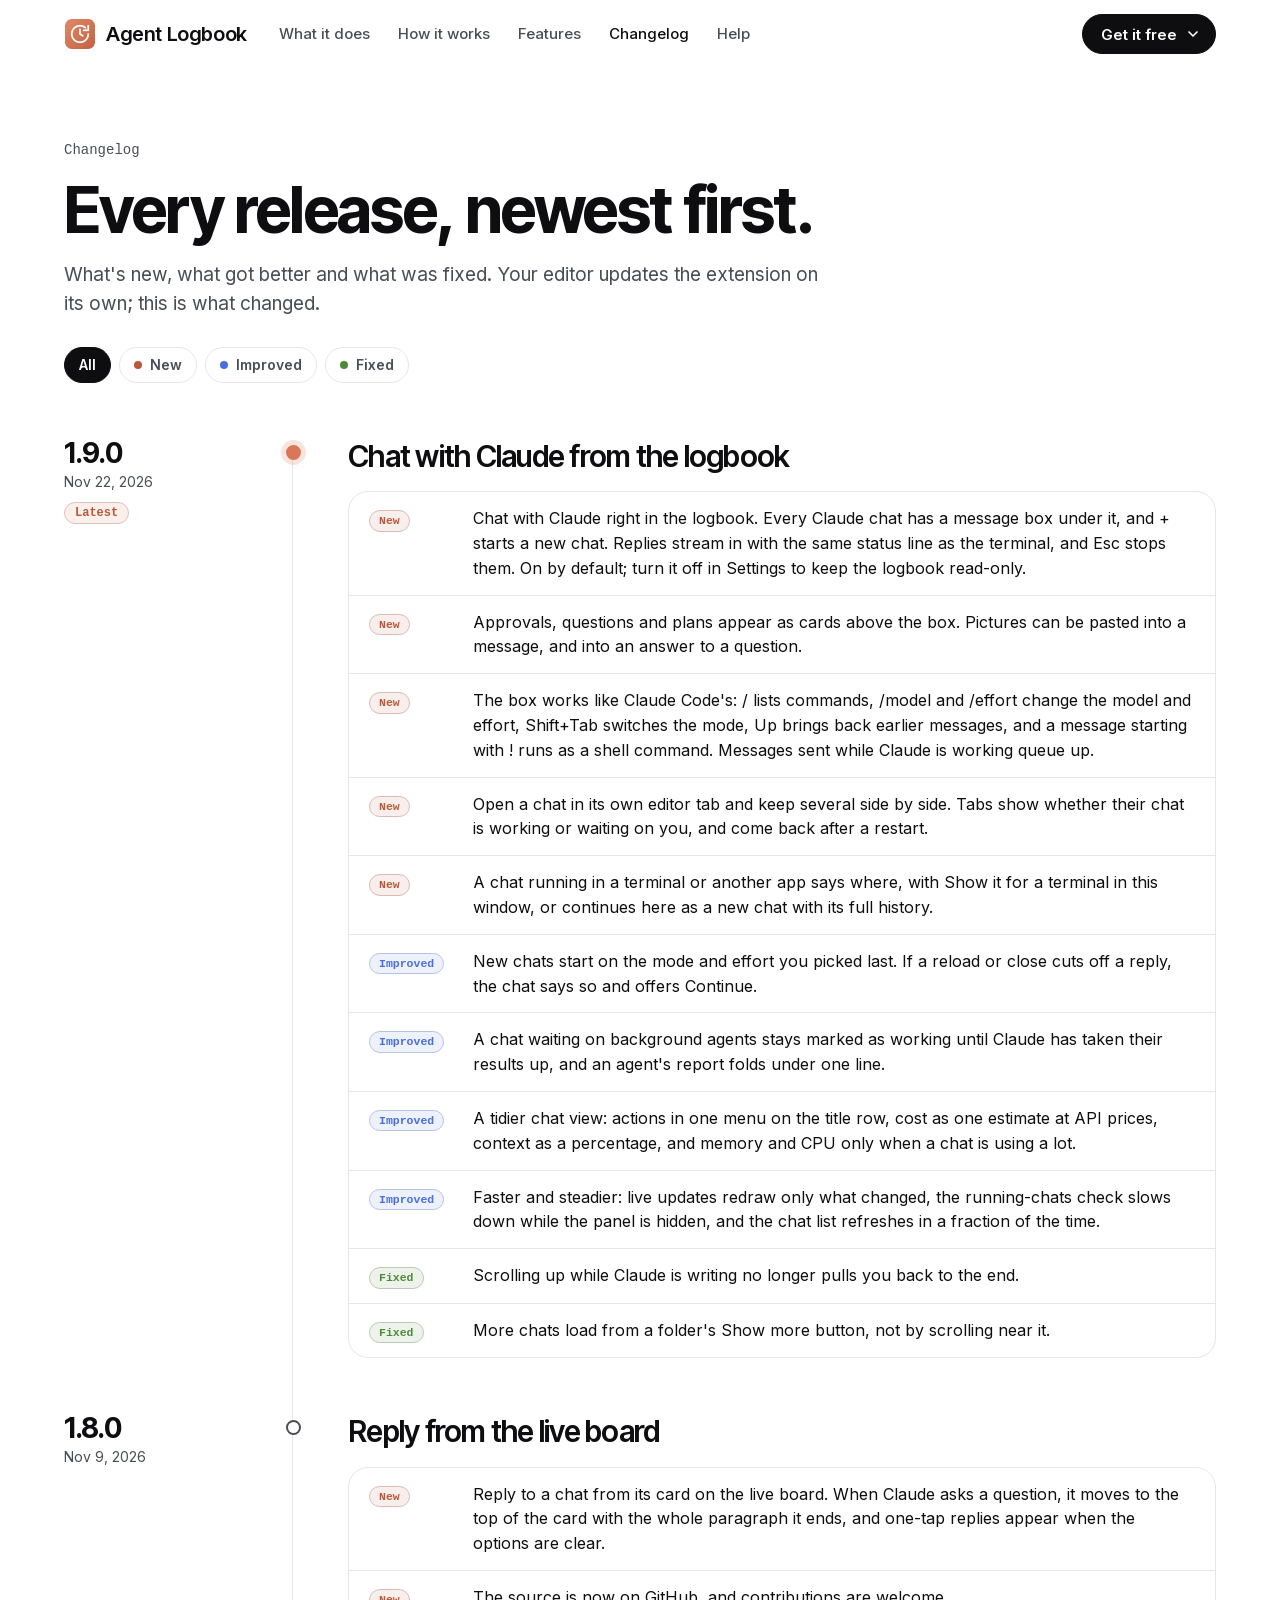
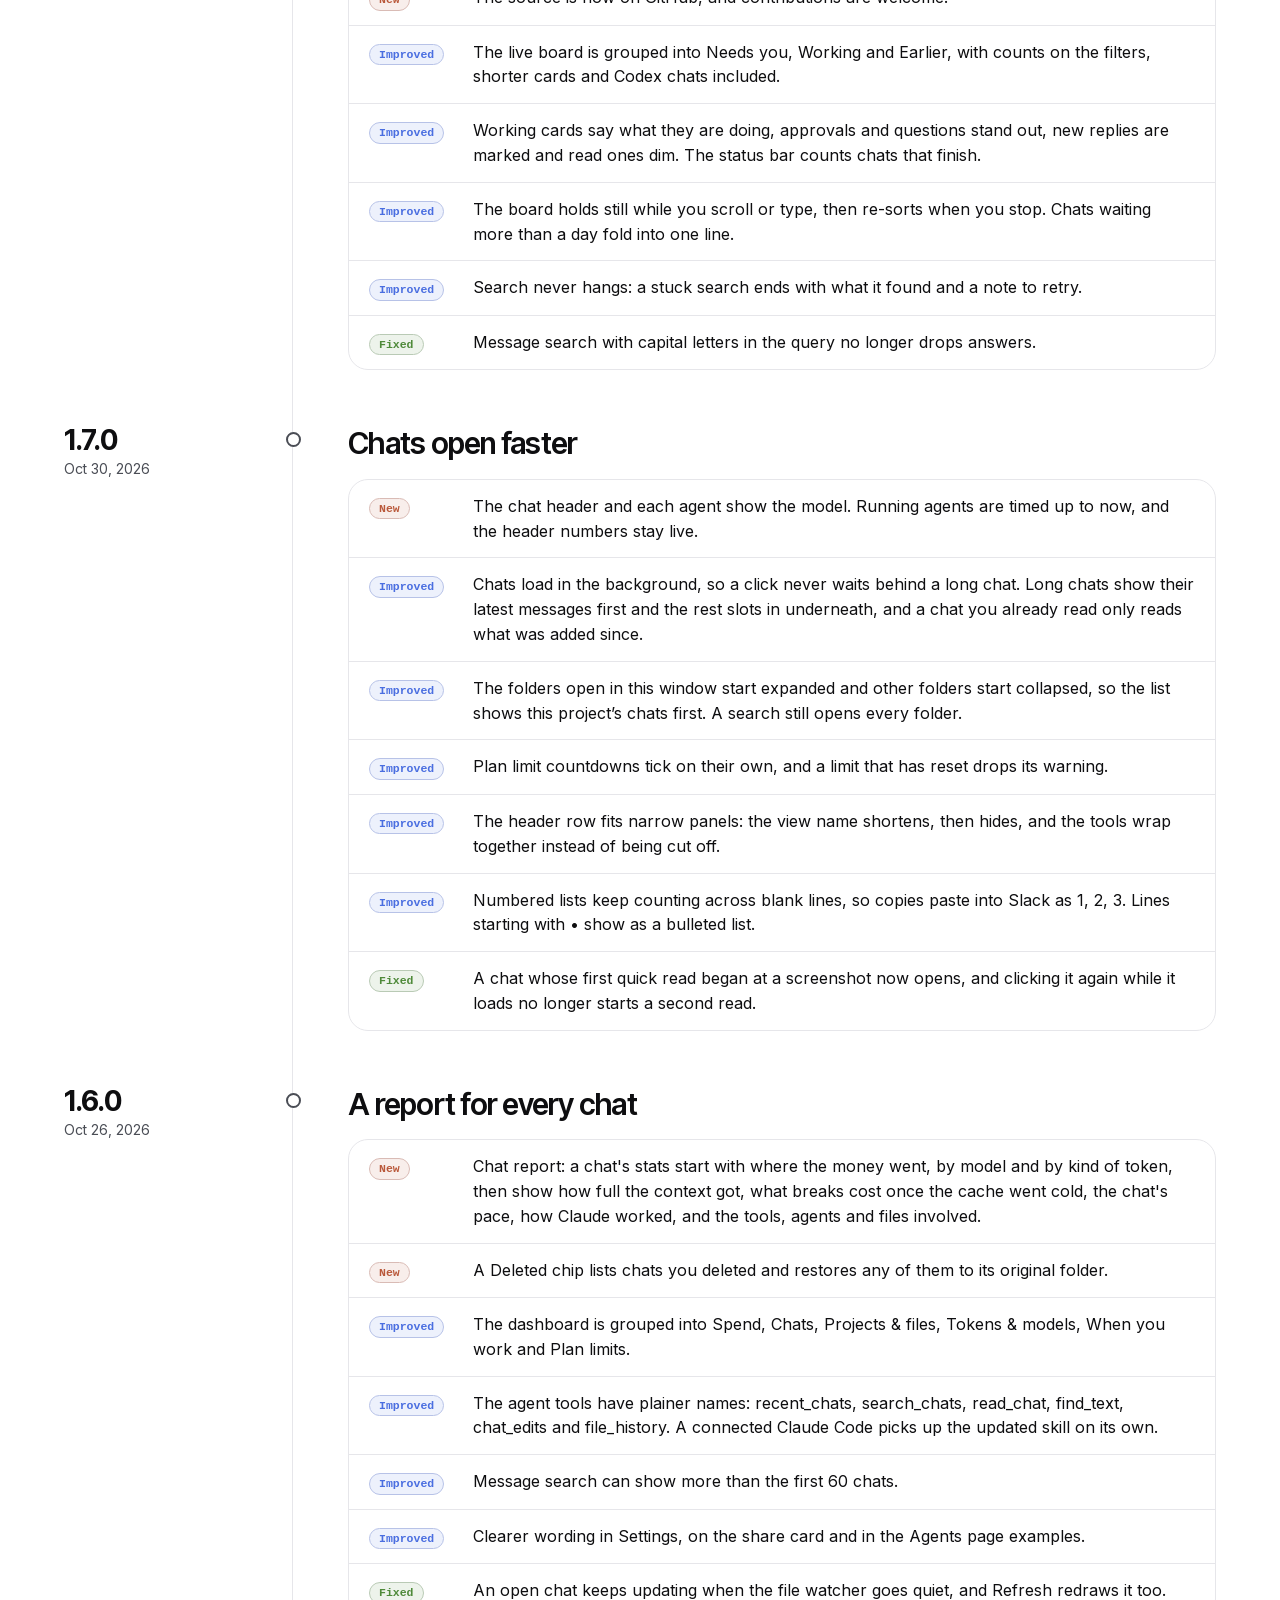
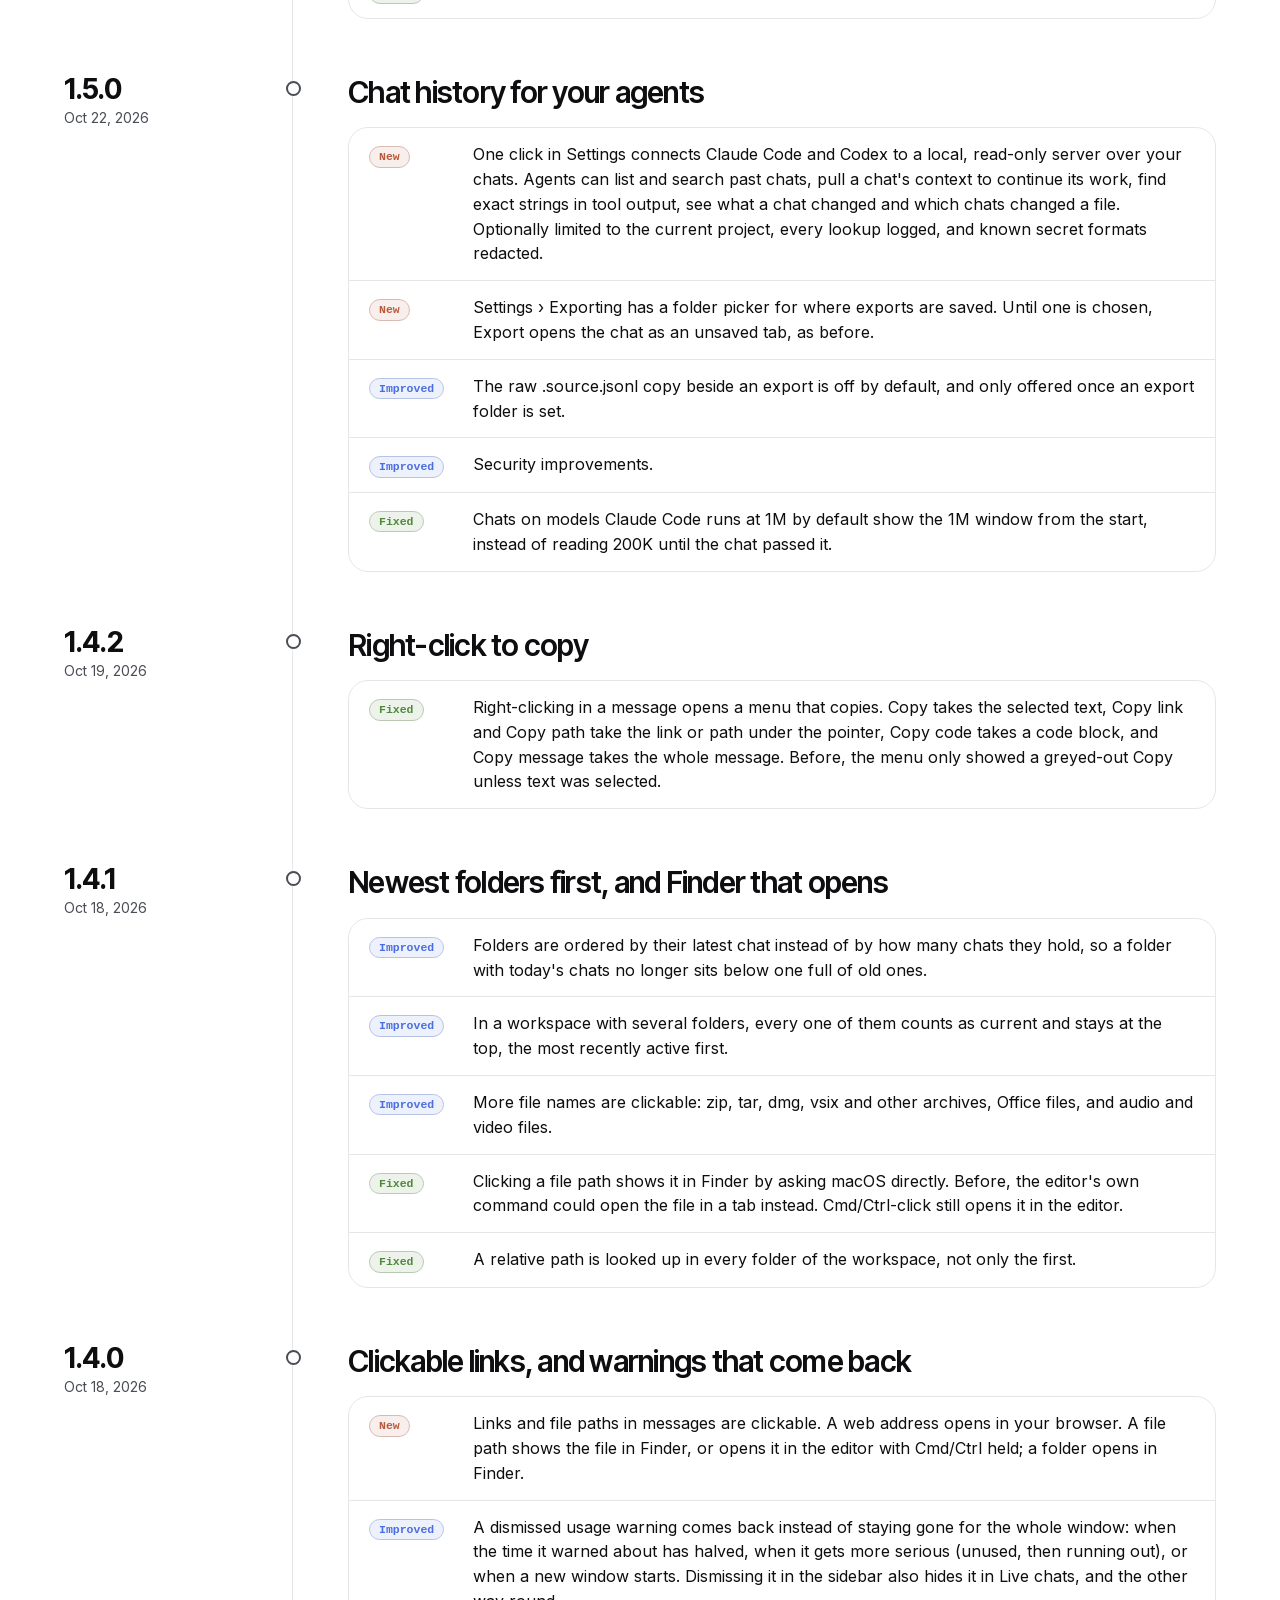
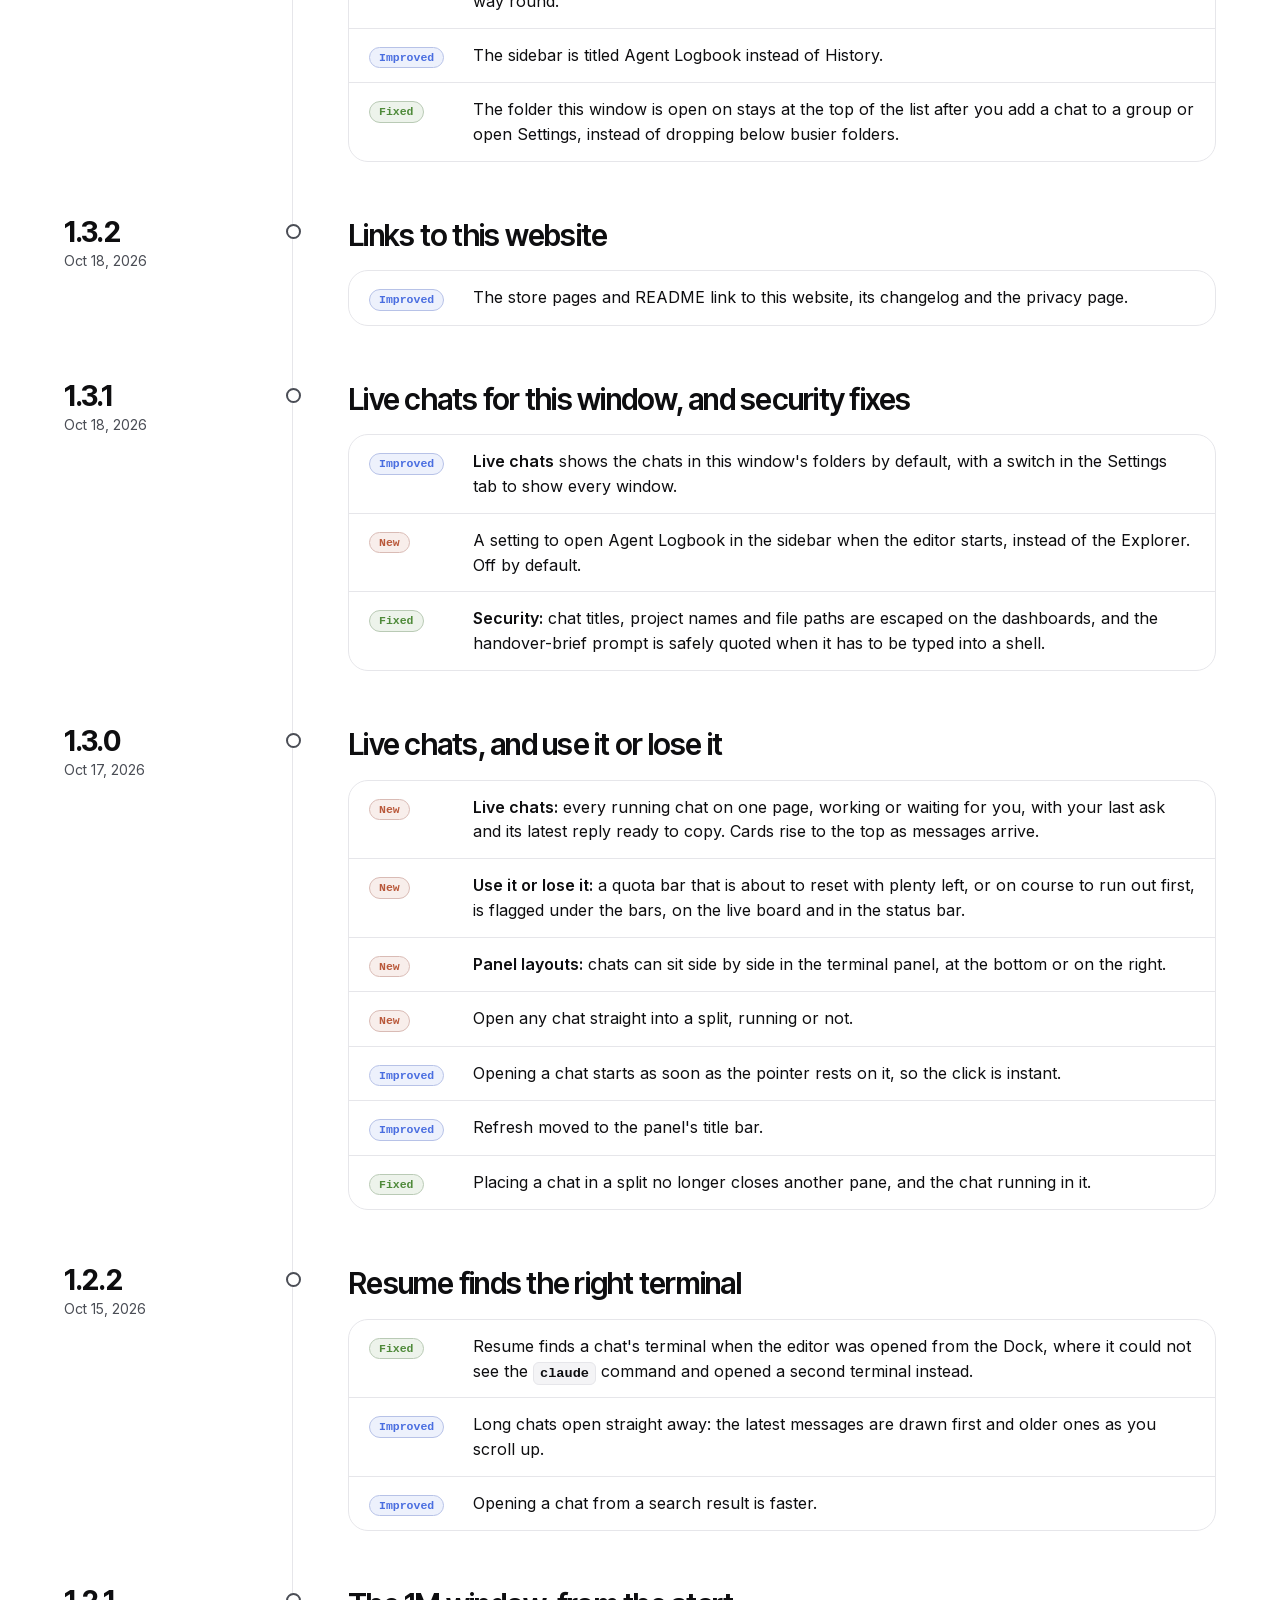
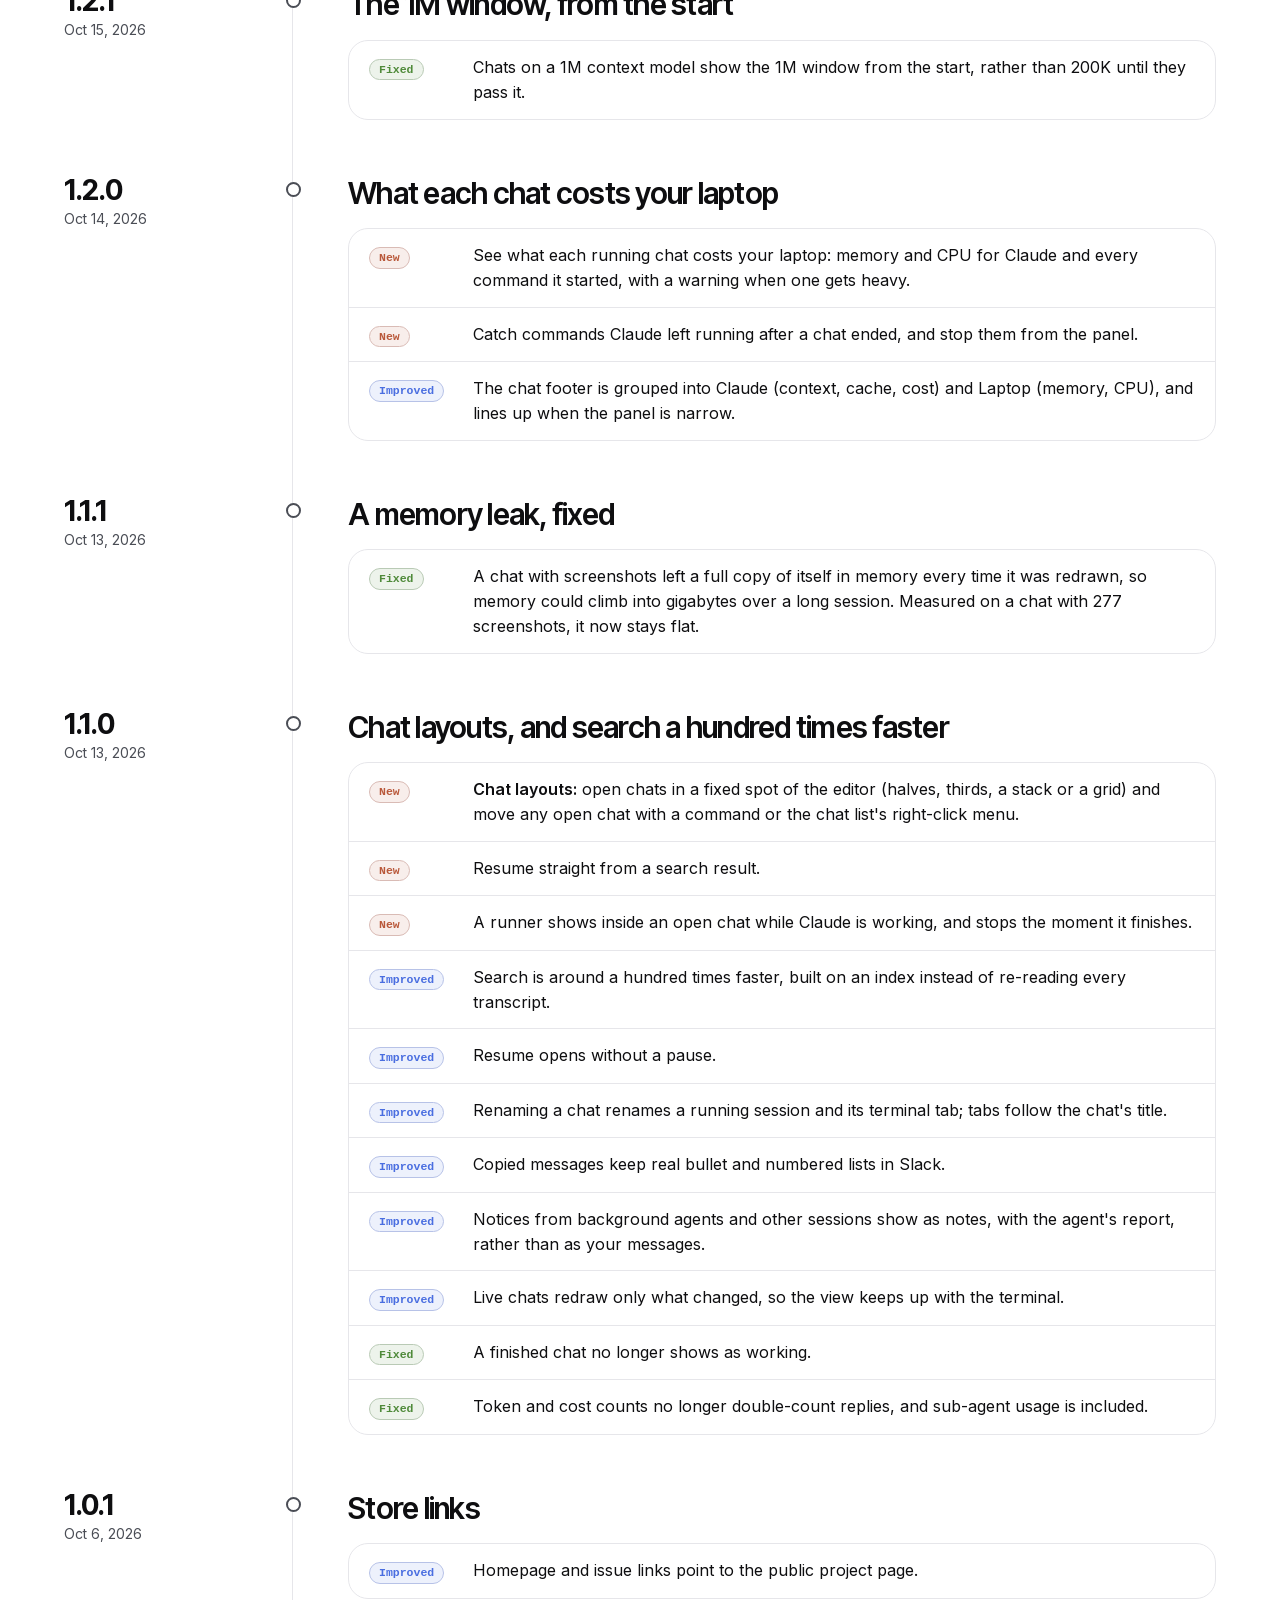
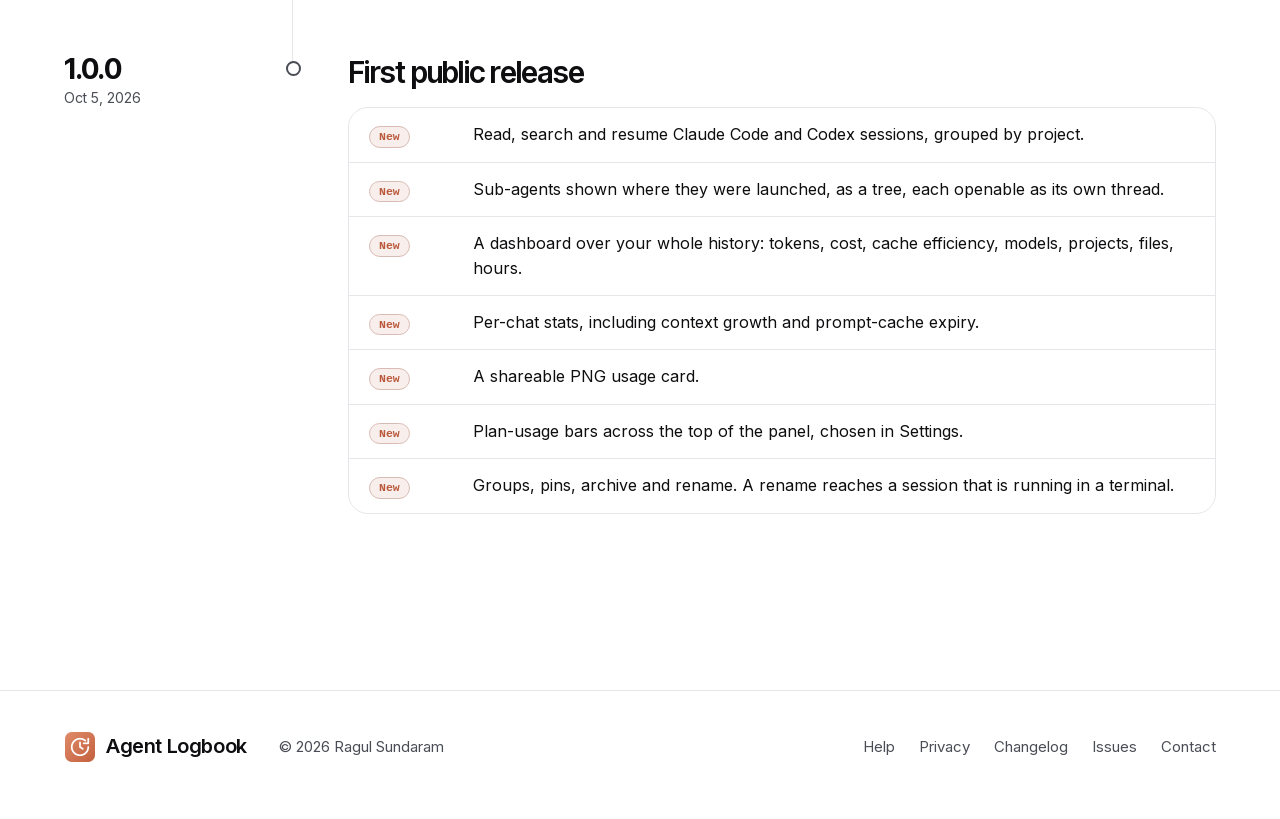
==== commit ee5e7f82: "Changelog: 1.9.0, chat with Claude from the logbook" ====
--- a/changelog.html
+++ b/changelog.html
@@ -48,8 +48,27 @@
     </div>
 
     <ol class="timeline">
+      <li class="rel" id="v1.9.0">
+        <div class="rel-when"><a class="ver" href="#v1.9.0">1.9.0</a><time datetime="2026-11-22">Nov 22, 2026</time><span class="latest">Latest</span></div>
+        <div class="rel-body">
+          <h2>Chat with Claude from the logbook</h2>
+          <ul>
+            <li data-kind="new"><b class="tagk new">New</b><span>Chat with Claude right in the logbook. Every Claude chat has a message box under it, and + starts a new chat. Replies stream in with the same status line as the terminal, and Esc stops them. On by default; turn it off in Settings to keep the logbook read-only.</span></li>
+            <li data-kind="new"><b class="tagk new">New</b><span>Approvals, questions and plans appear as cards above the box. Pictures can be pasted into a message, and into an answer to a question.</span></li>
+            <li data-kind="new"><b class="tagk new">New</b><span>The box works like Claude Code's: / lists commands, /model and /effort change the model and effort, Shift+Tab switches the mode, Up brings back earlier messages, and a message starting with ! runs as a shell command. Messages sent while Claude is working queue up.</span></li>
+            <li data-kind="new"><b class="tagk new">New</b><span>Open a chat in its own editor tab and keep several side by side. Tabs show whether their chat is working or waiting on you, and come back after a restart.</span></li>
+            <li data-kind="new"><b class="tagk new">New</b><span>A chat running in a terminal or another app says where, with Show it for a terminal in this window, or continues here as a new chat with its full history.</span></li>
+            <li data-kind="improved"><b class="tagk improved">Improved</b><span>New chats start on the mode and effort you picked last. If a reload or close cuts off a reply, the chat says so and offers Continue.</span></li>
+            <li data-kind="improved"><b class="tagk improved">Improved</b><span>A chat waiting on background agents stays marked as working until Claude has taken their results up, and an agent's report folds under one line.</span></li>
+            <li data-kind="improved"><b class="tagk improved">Improved</b><span>A tidier chat view: actions in one menu on the title row, cost as one estimate at API prices, context as a percentage, and memory and CPU only when a chat is using a lot.</span></li>
+            <li data-kind="improved"><b class="tagk improved">Improved</b><span>Faster and steadier: live updates redraw only what changed, the running-chats check slows down while the panel is hidden, and the chat list refreshes in a fraction of the time.</span></li>
+            <li data-kind="fixed"><b class="tagk fixed">Fixed</b><span>Scrolling up while Claude is writing no longer pulls you back to the end.</span></li>
+            <li data-kind="fixed"><b class="tagk fixed">Fixed</b><span>More chats load from a folder's Show more button, not by scrolling near it.</span></li>
+          </ul>
+        </div>
+      </li>
       <li class="rel" id="v1.8.0">
-        <div class="rel-when"><a class="ver" href="#v1.8.0">1.8.0</a><time datetime="2026-11-09">Nov 9, 2026</time><span class="latest">Latest</span></div>
+        <div class="rel-when"><a class="ver" href="#v1.8.0">1.8.0</a><time datetime="2026-11-09">Nov 9, 2026</time></div>
         <div class="rel-body">
           <h2>Reply from the live board</h2>
           <ul>
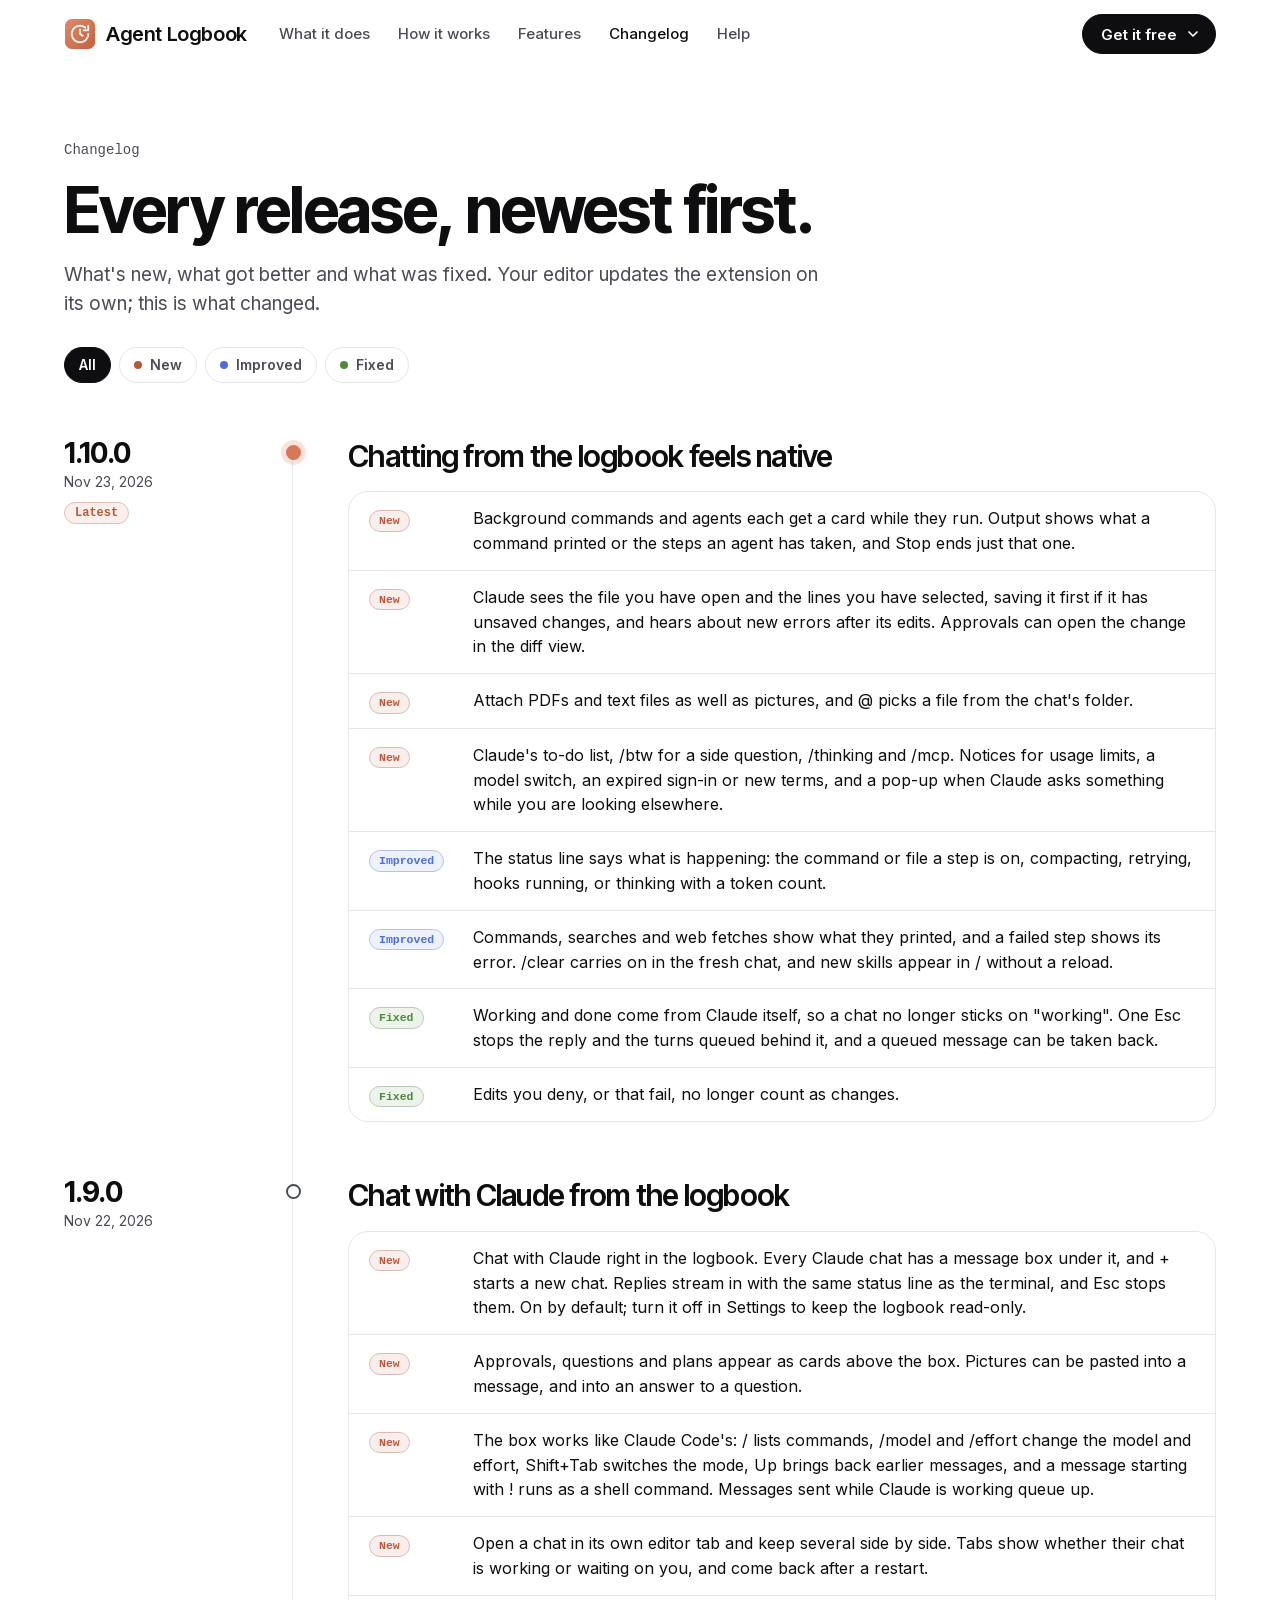
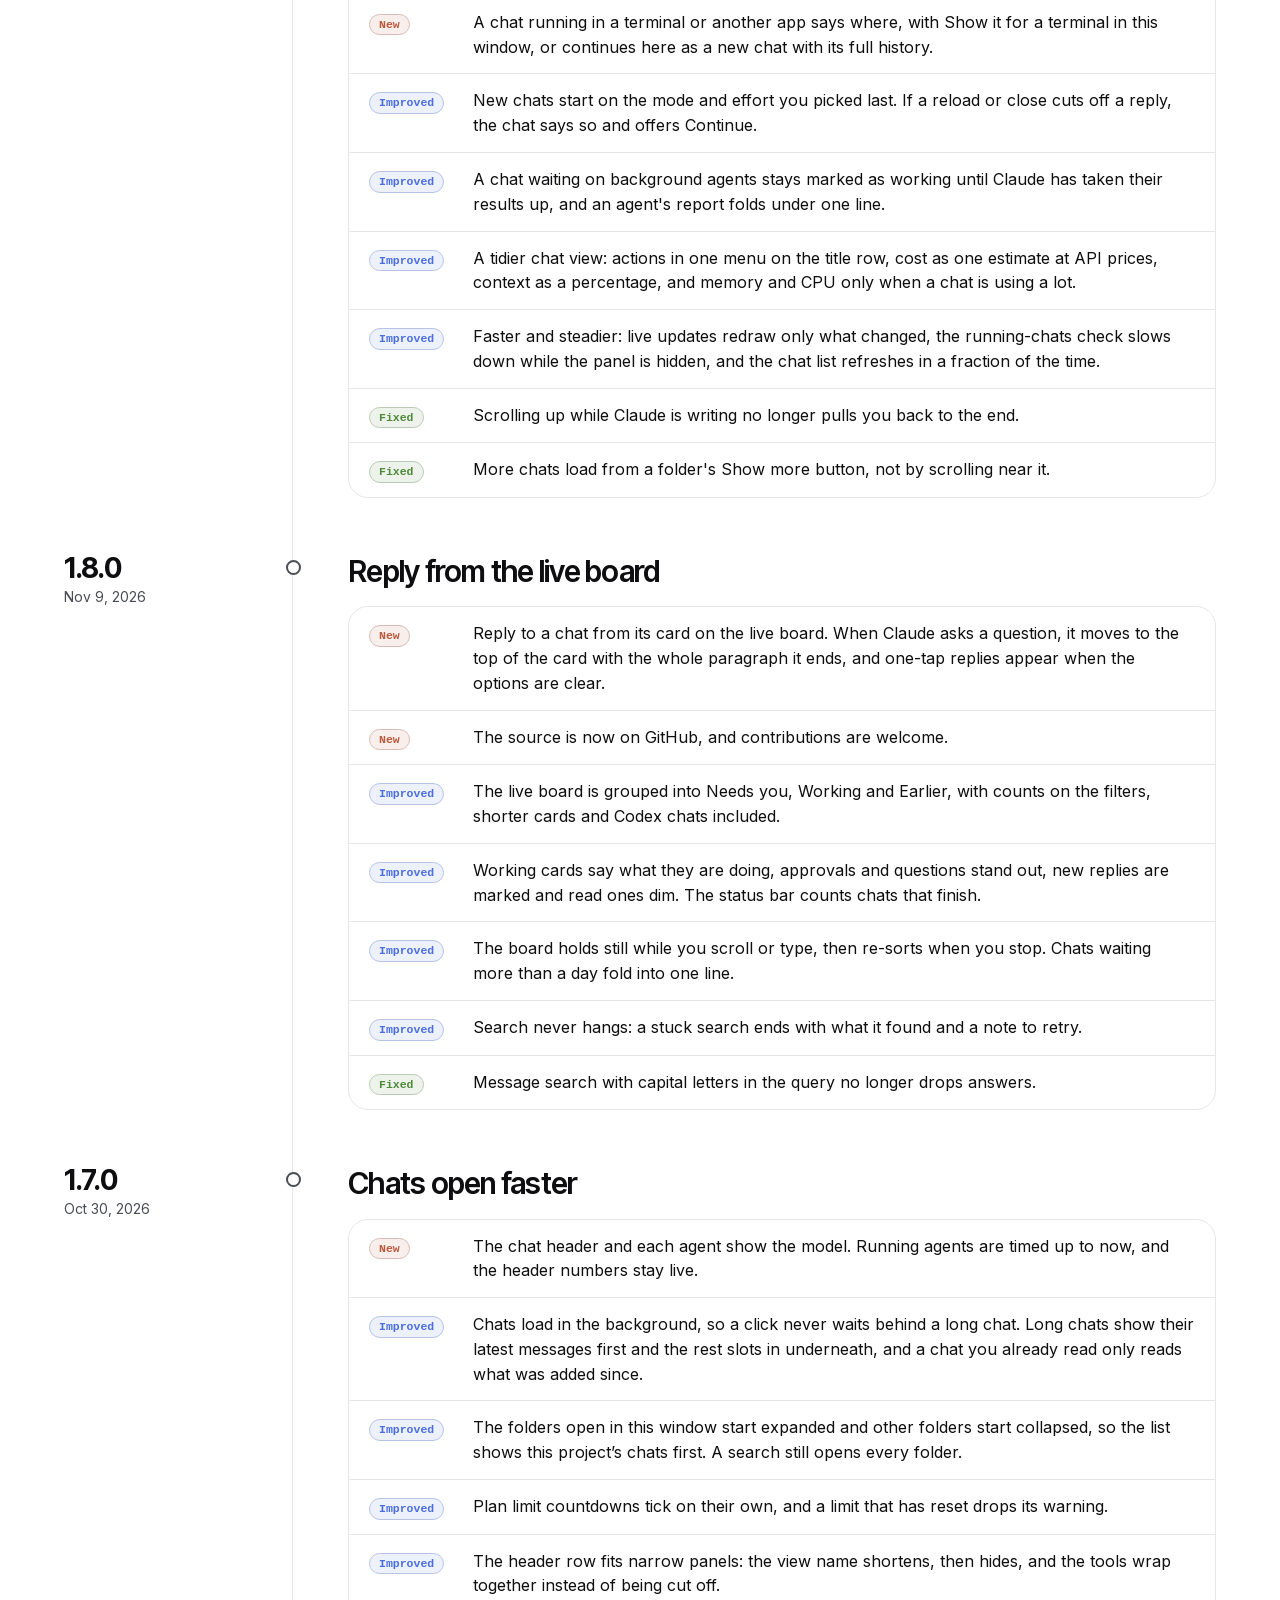
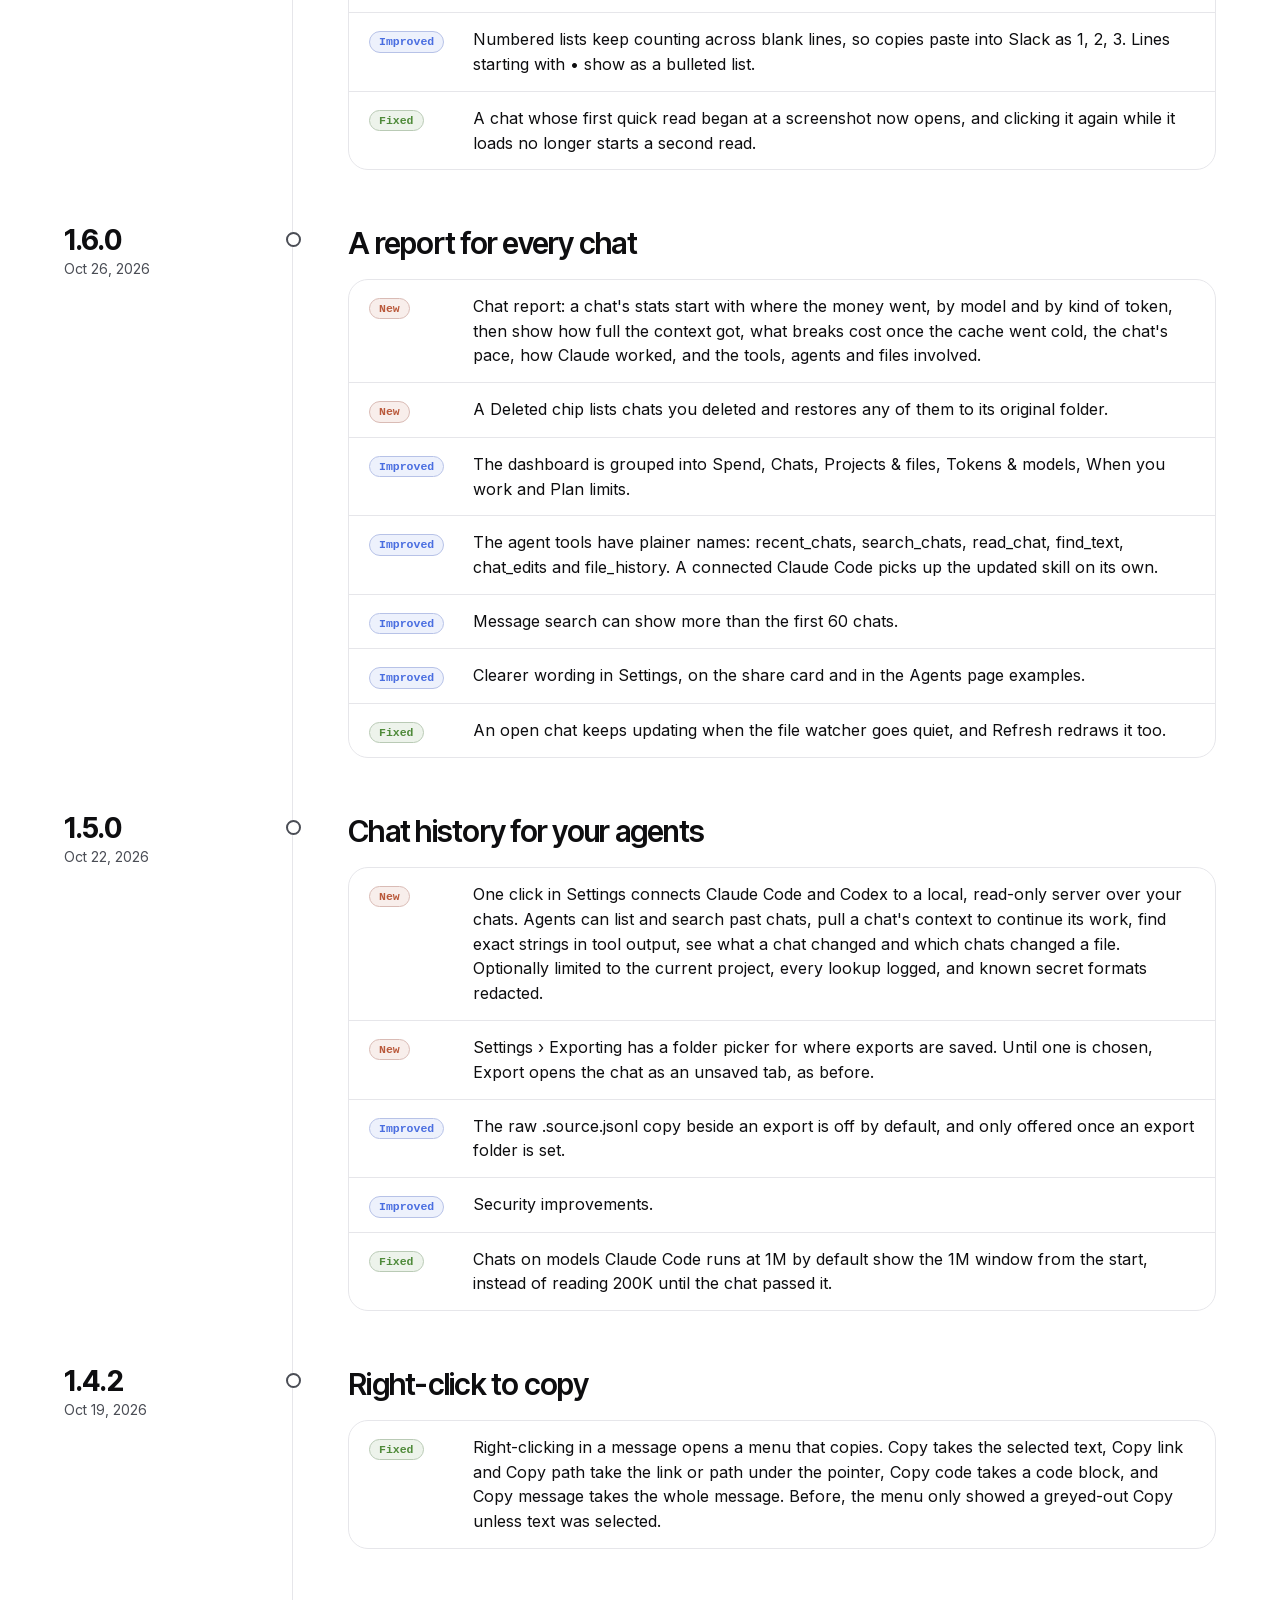
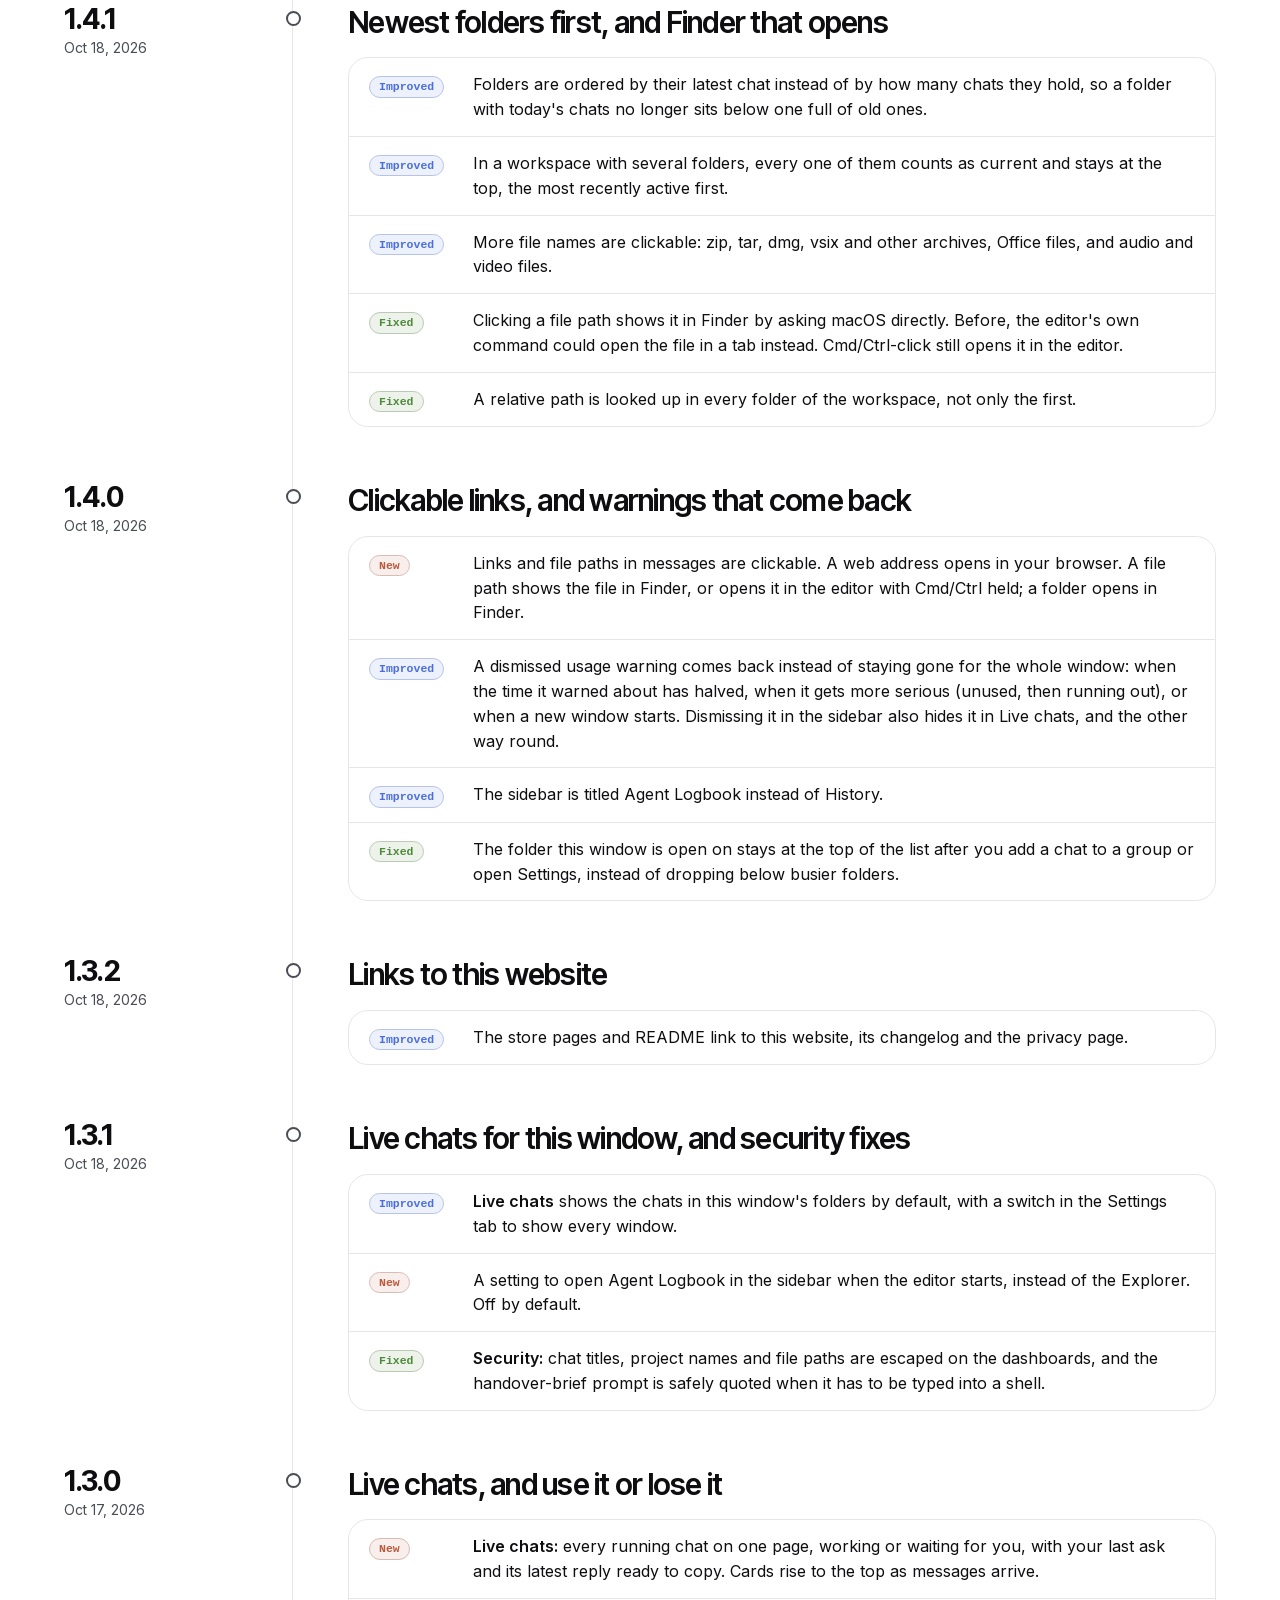
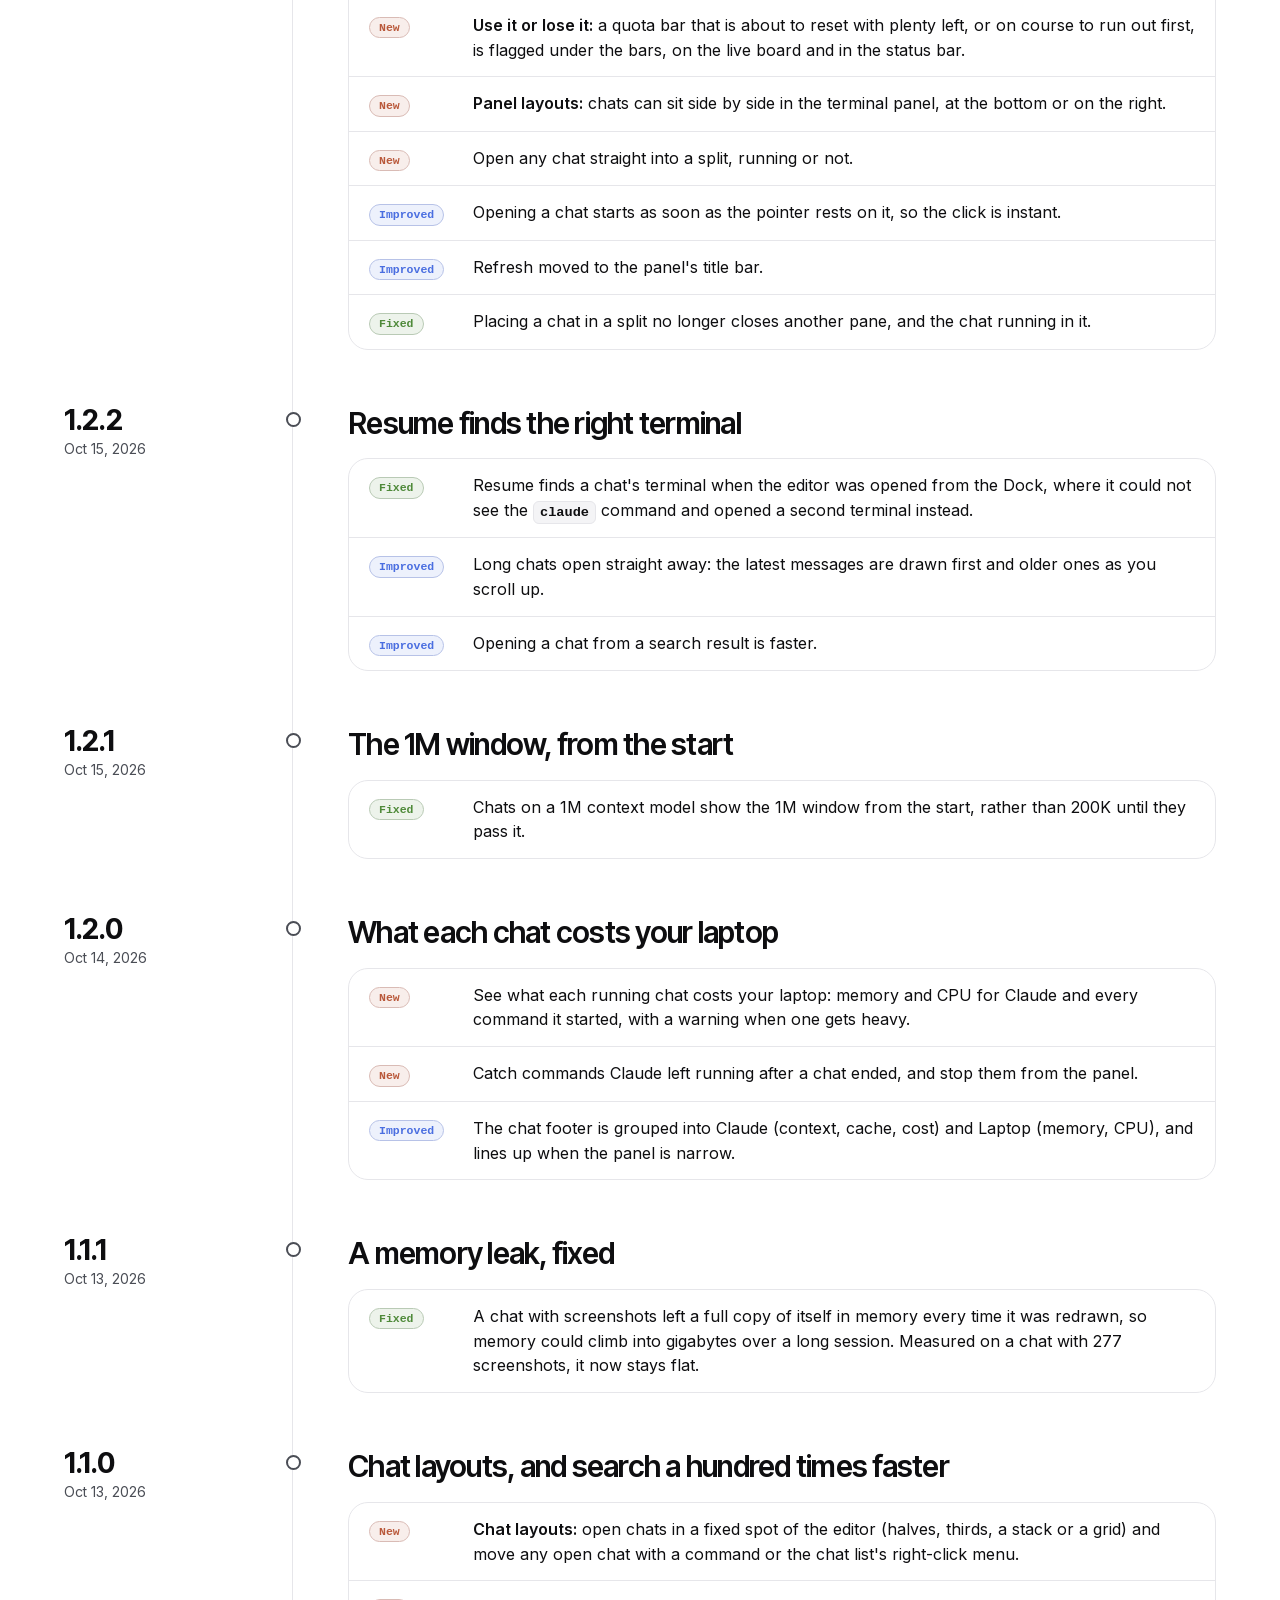
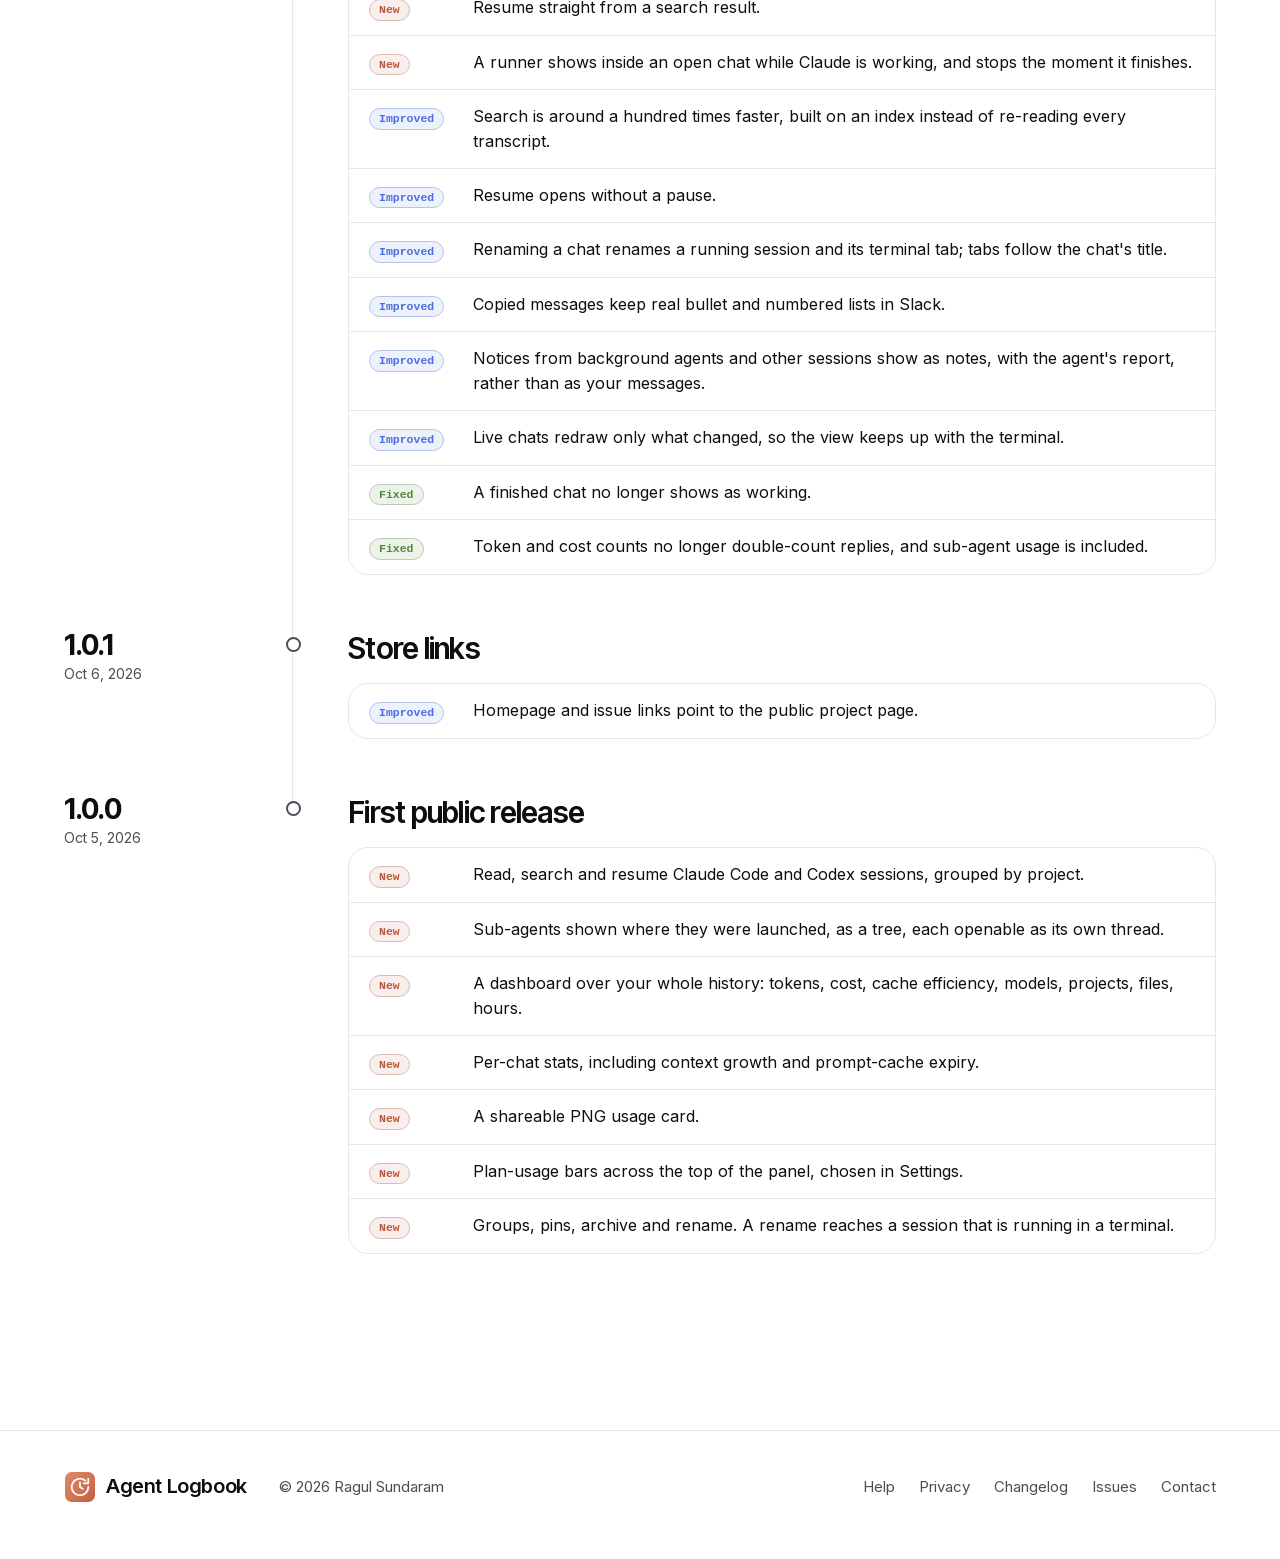
==== commit 7b6af698: "Changelog: 1.10.0" ====
--- a/changelog.html
+++ b/changelog.html
@@ -48,8 +48,24 @@
     </div>
 
     <ol class="timeline">
+      <li class="rel" id="v1.10.0">
+        <div class="rel-when"><a class="ver" href="#v1.10.0">1.10.0</a><time datetime="2026-11-23">Nov 23, 2026</time><span class="latest">Latest</span></div>
+        <div class="rel-body">
+          <h2>Chatting from the logbook feels native</h2>
+          <ul>
+            <li data-kind="new"><b class="tagk new">New</b><span>Background commands and agents each get a card while they run. Output shows what a command printed or the steps an agent has taken, and Stop ends just that one.</span></li>
+            <li data-kind="new"><b class="tagk new">New</b><span>Claude sees the file you have open and the lines you have selected, saving it first if it has unsaved changes, and hears about new errors after its edits. Approvals can open the change in the diff view.</span></li>
+            <li data-kind="new"><b class="tagk new">New</b><span>Attach PDFs and text files as well as pictures, and @ picks a file from the chat's folder.</span></li>
+            <li data-kind="new"><b class="tagk new">New</b><span>Claude's to-do list, /btw for a side question, /thinking and /mcp. Notices for usage limits, a model switch, an expired sign-in or new terms, and a pop-up when Claude asks something while you are looking elsewhere.</span></li>
+            <li data-kind="improved"><b class="tagk improved">Improved</b><span>The status line says what is happening: the command or file a step is on, compacting, retrying, hooks running, or thinking with a token count.</span></li>
+            <li data-kind="improved"><b class="tagk improved">Improved</b><span>Commands, searches and web fetches show what they printed, and a failed step shows its error. /clear carries on in the fresh chat, and new skills appear in / without a reload.</span></li>
+            <li data-kind="fixed"><b class="tagk fixed">Fixed</b><span>Working and done come from Claude itself, so a chat no longer sticks on "working". One Esc stops the reply and the turns queued behind it, and a queued message can be taken back.</span></li>
+            <li data-kind="fixed"><b class="tagk fixed">Fixed</b><span>Edits you deny, or that fail, no longer count as changes.</span></li>
+          </ul>
+        </div>
+      </li>
       <li class="rel" id="v1.9.0">
-        <div class="rel-when"><a class="ver" href="#v1.9.0">1.9.0</a><time datetime="2026-11-22">Nov 22, 2026</time><span class="latest">Latest</span></div>
+        <div class="rel-when"><a class="ver" href="#v1.9.0">1.9.0</a><time datetime="2026-11-22">Nov 22, 2026</time></div>
         <div class="rel-body">
           <h2>Chat with Claude from the logbook</h2>
           <ul>
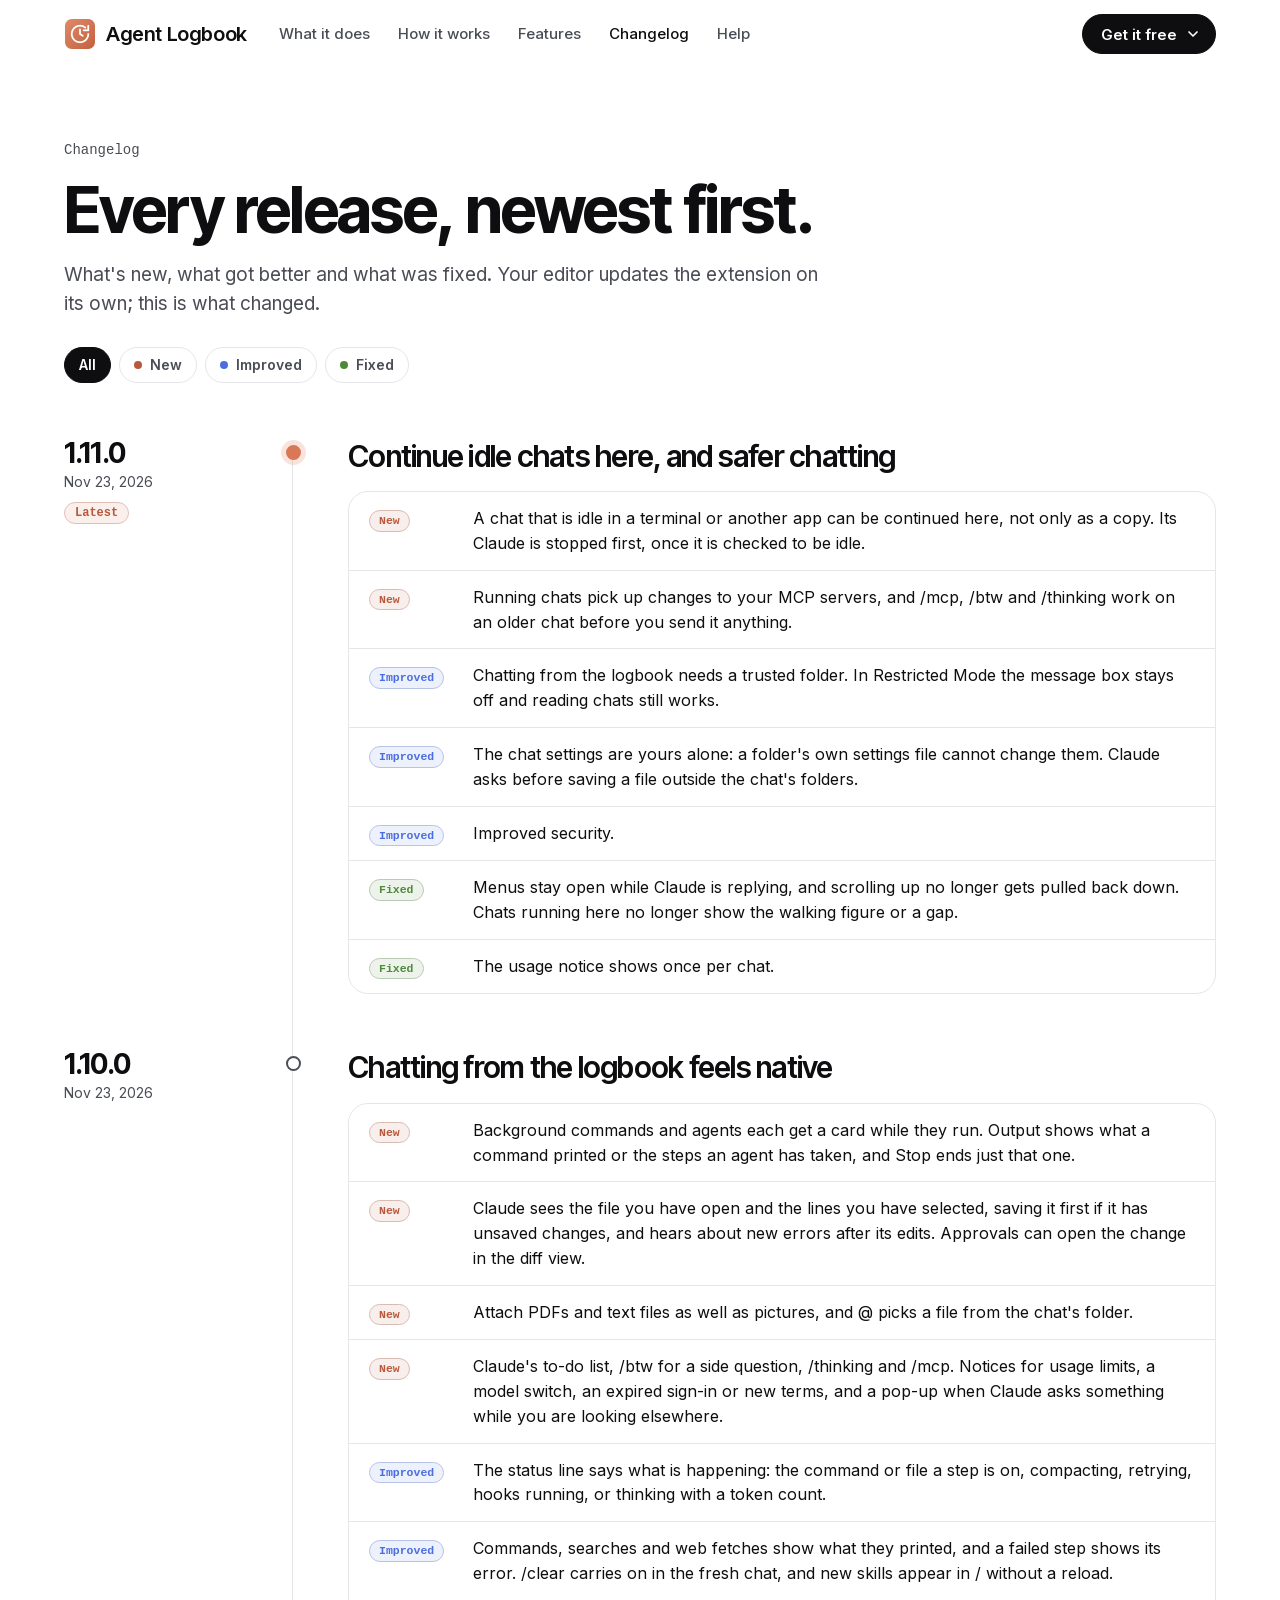
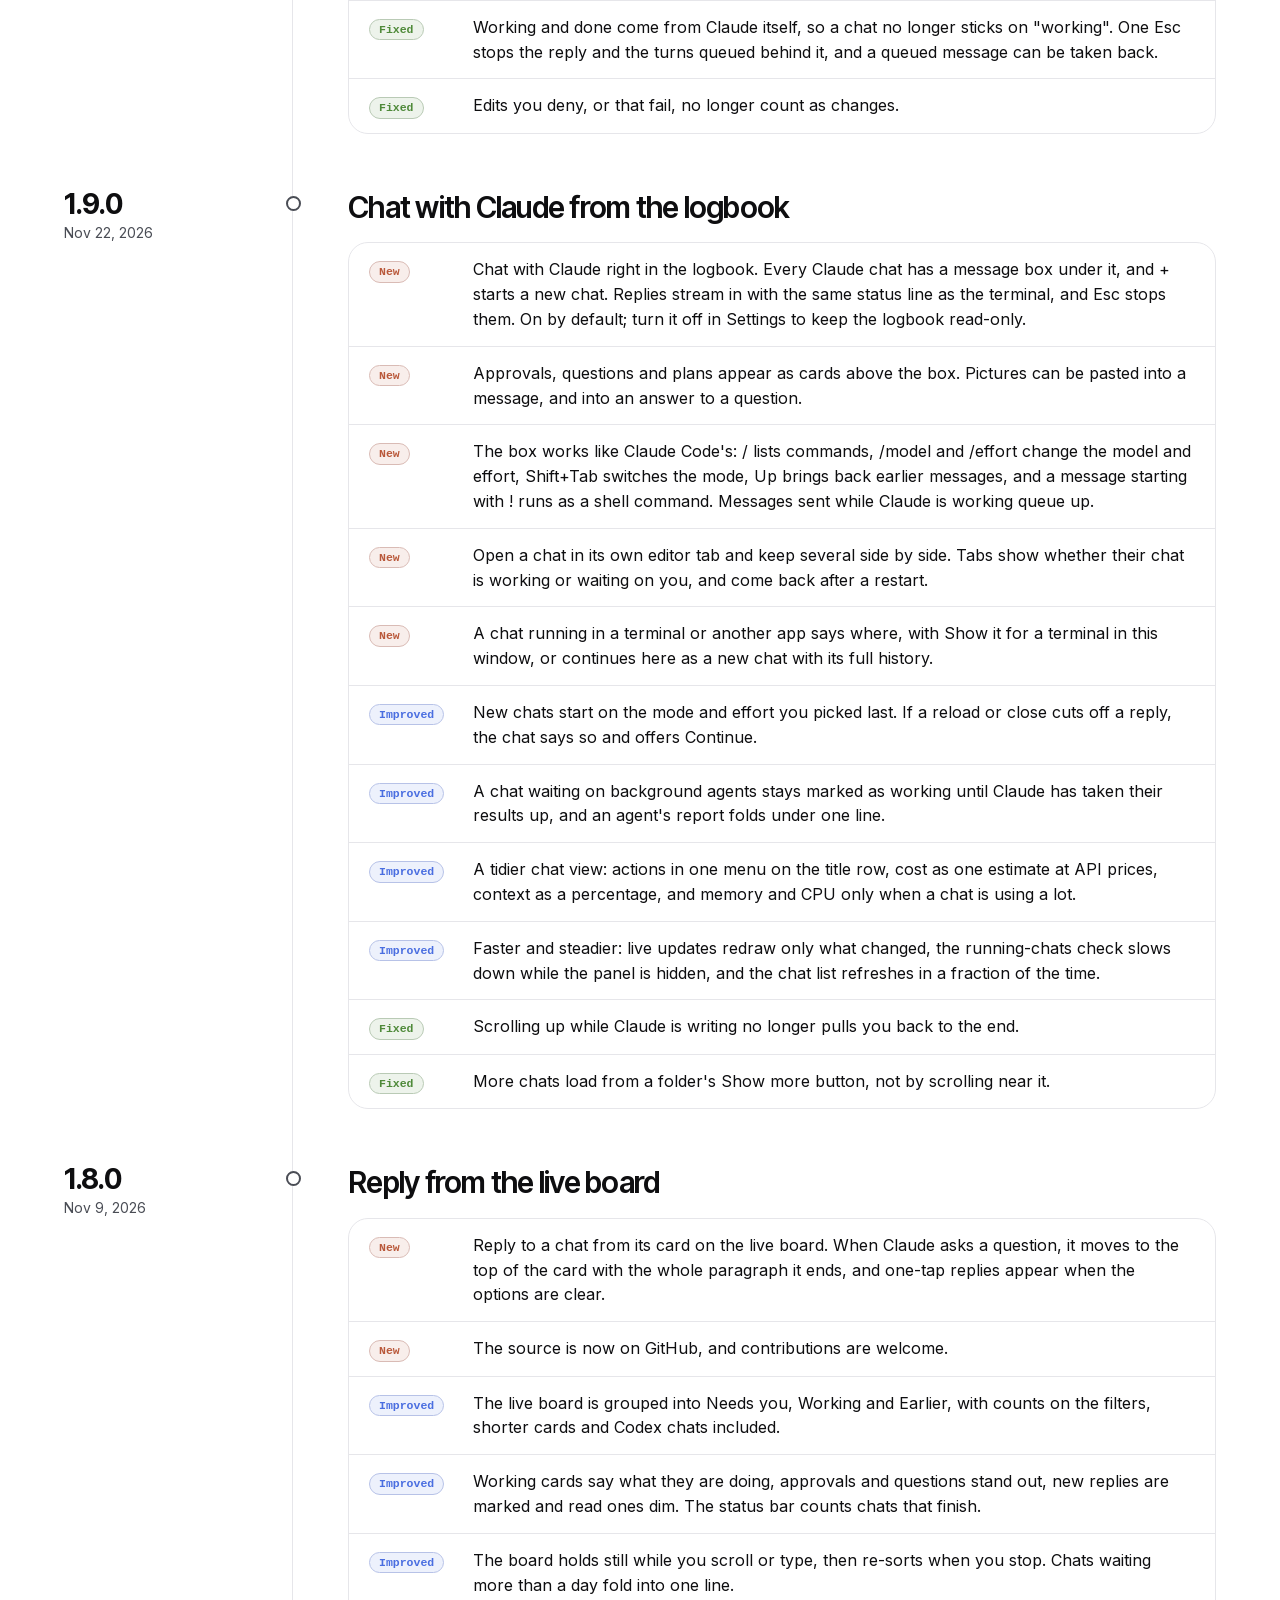
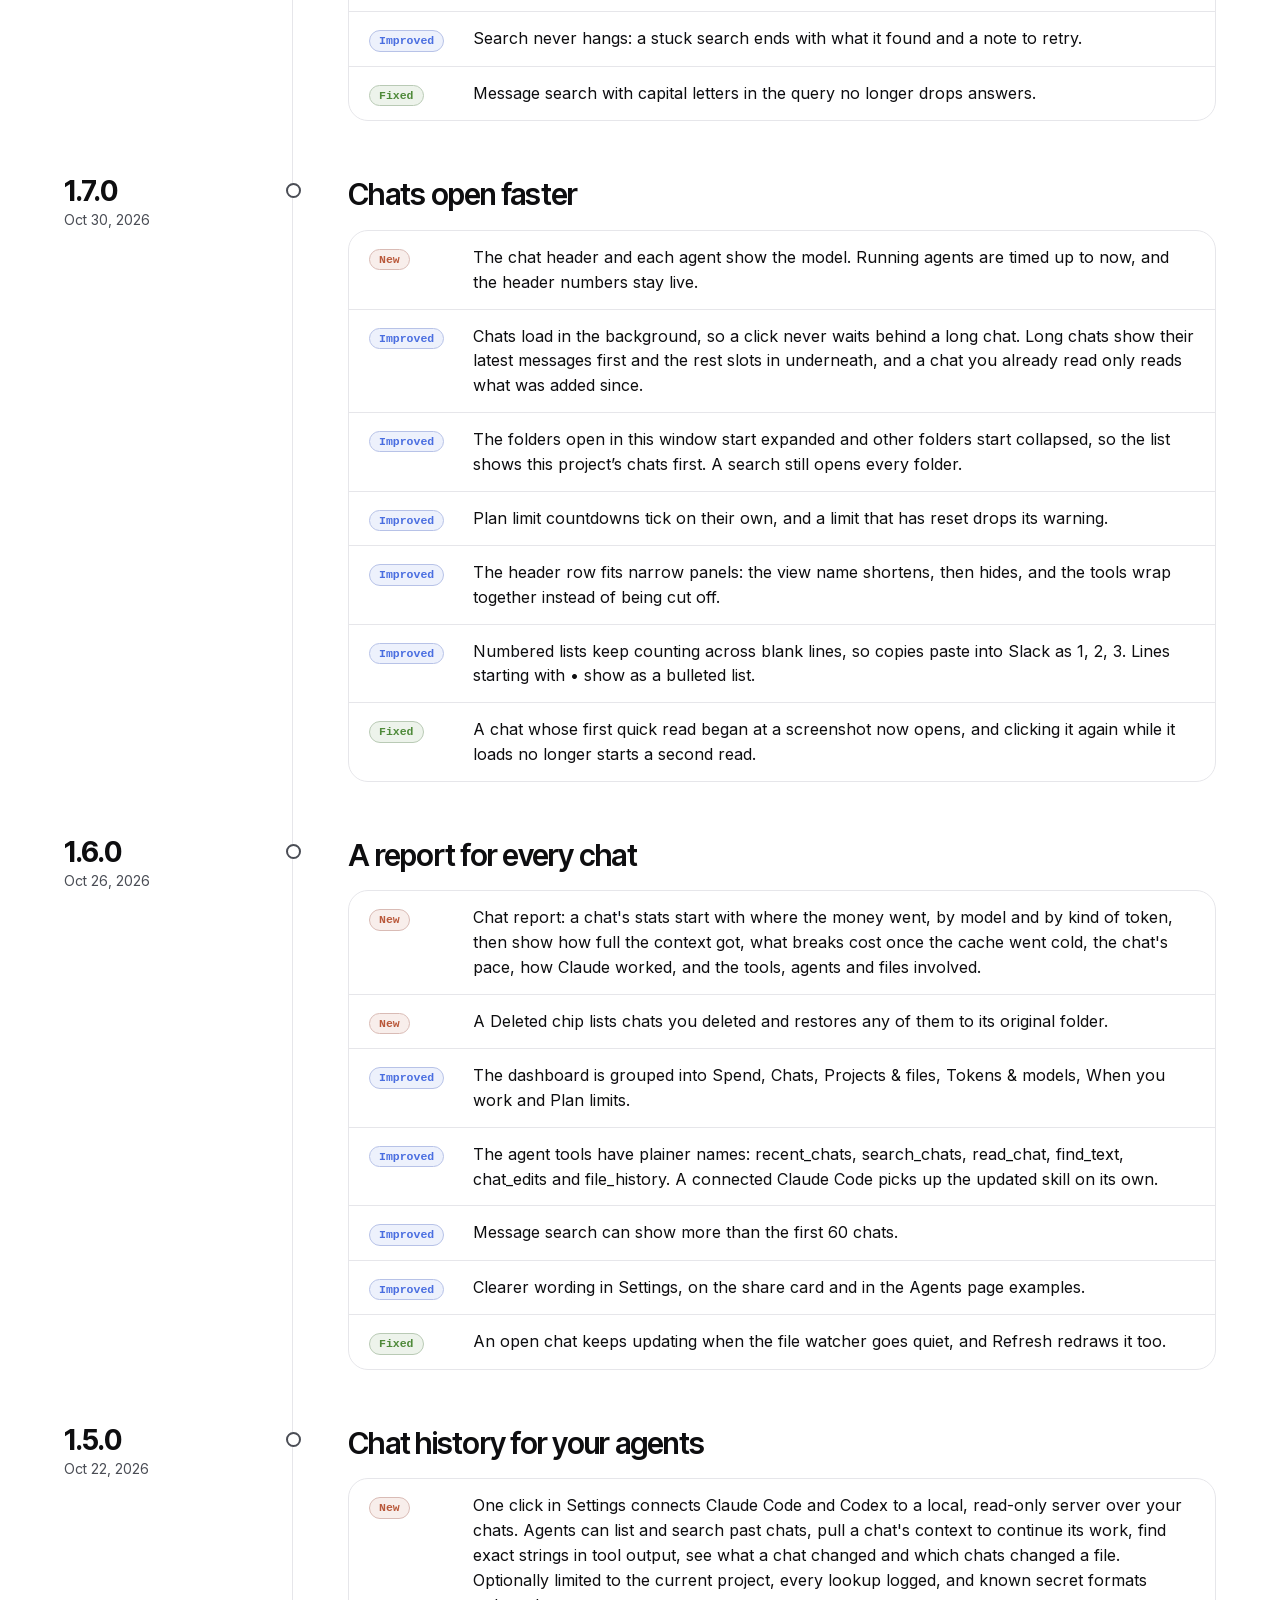
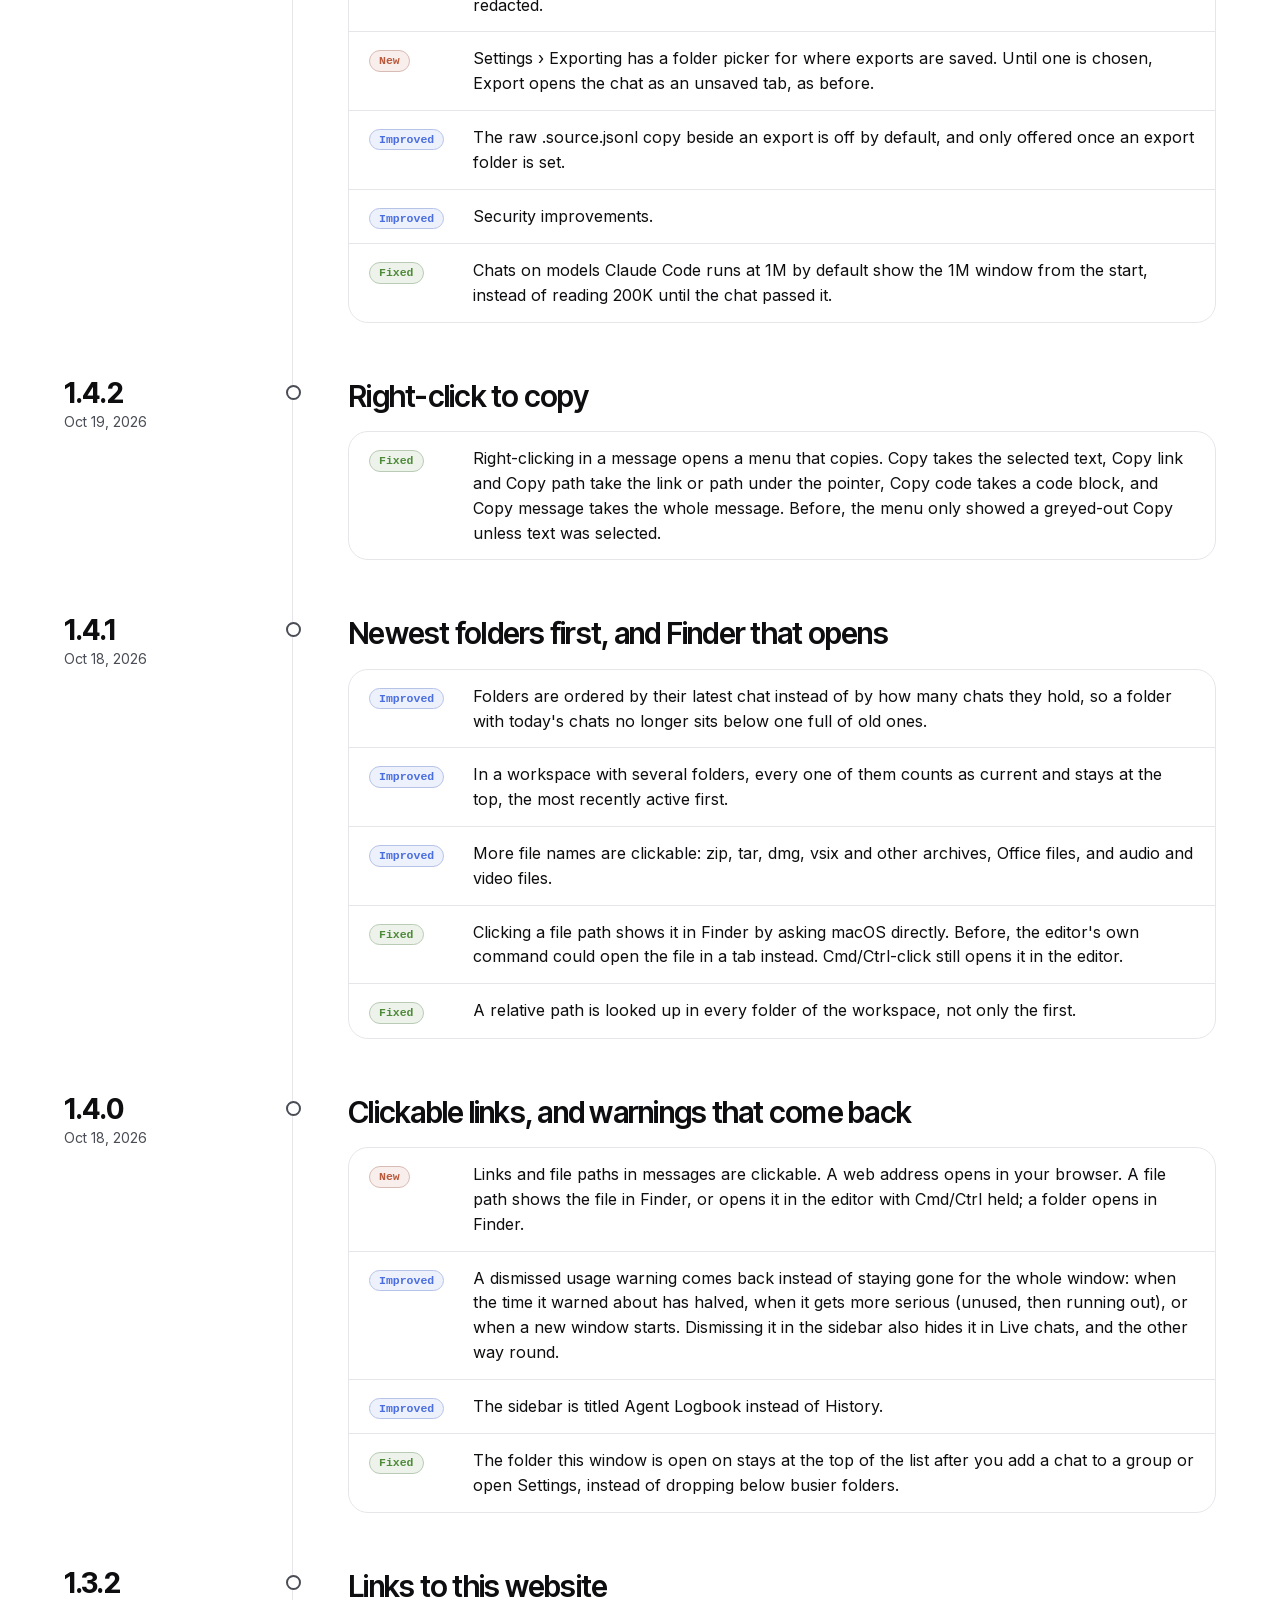
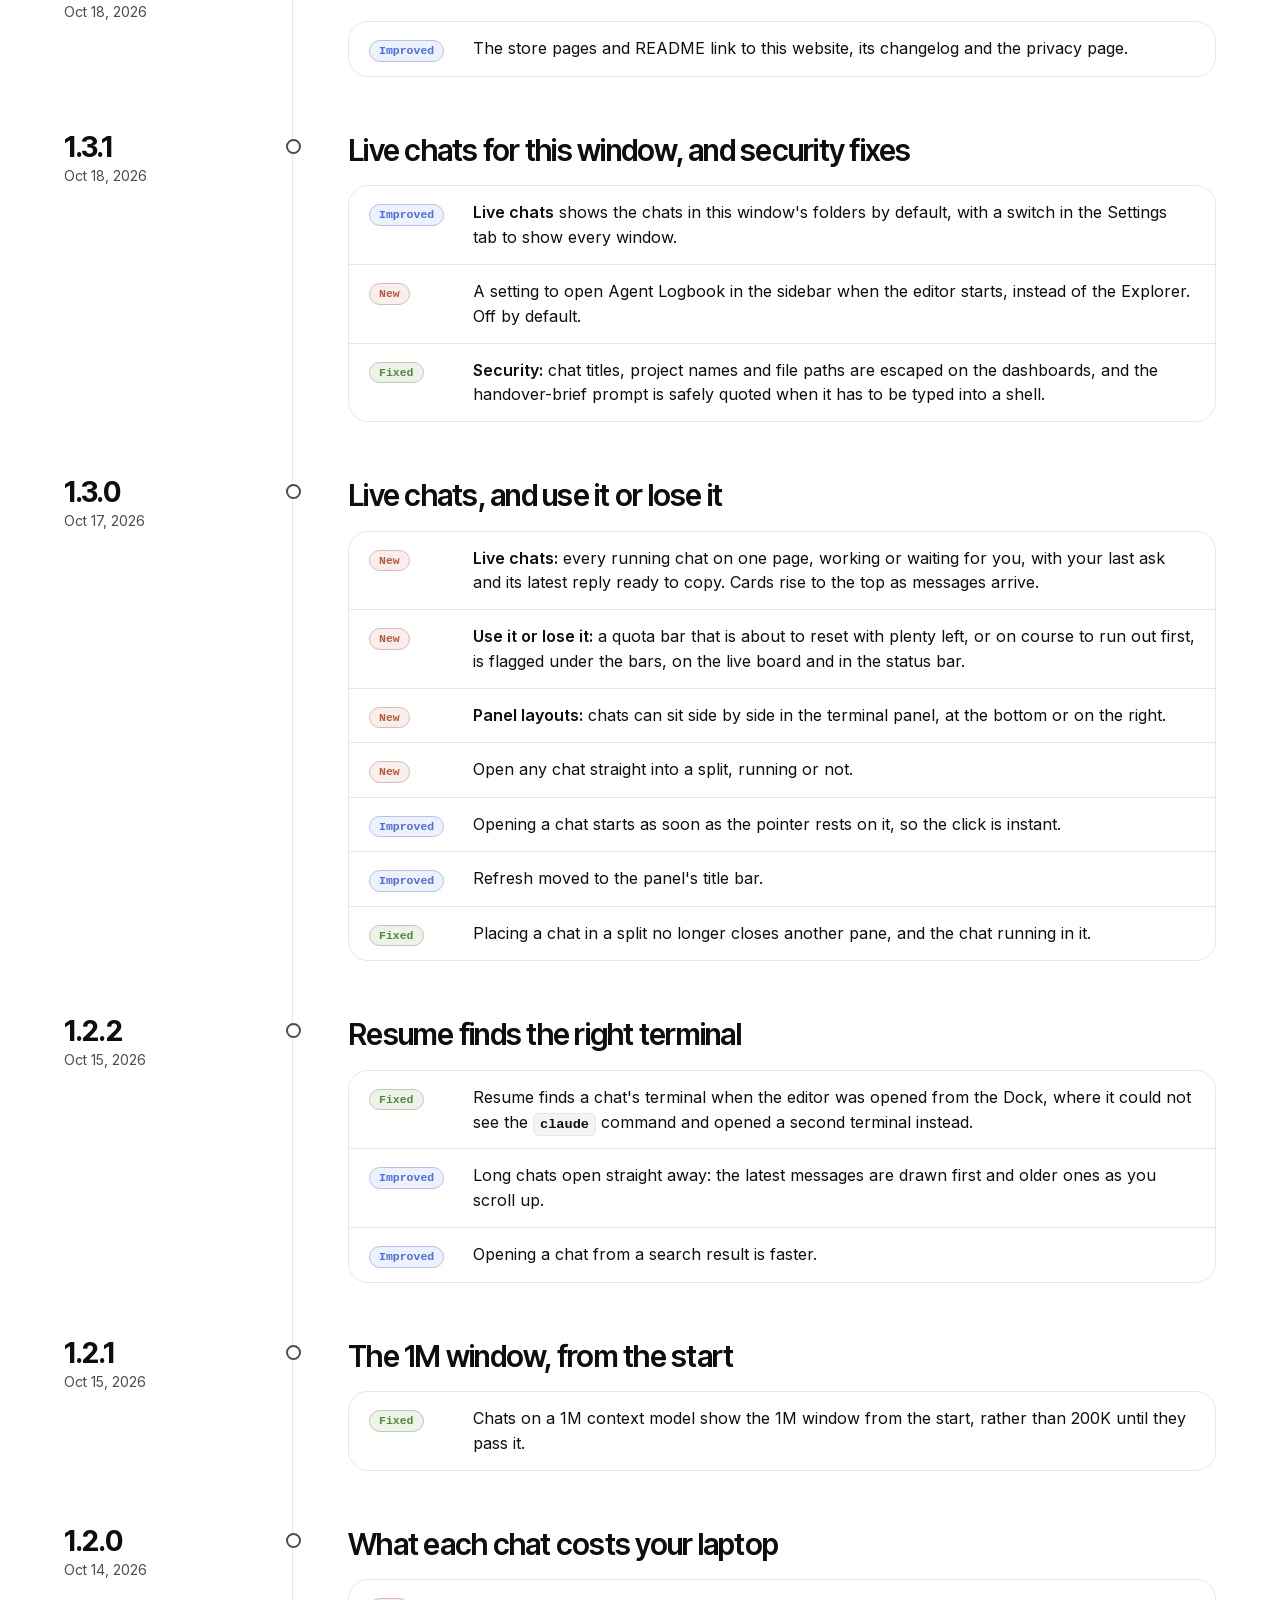
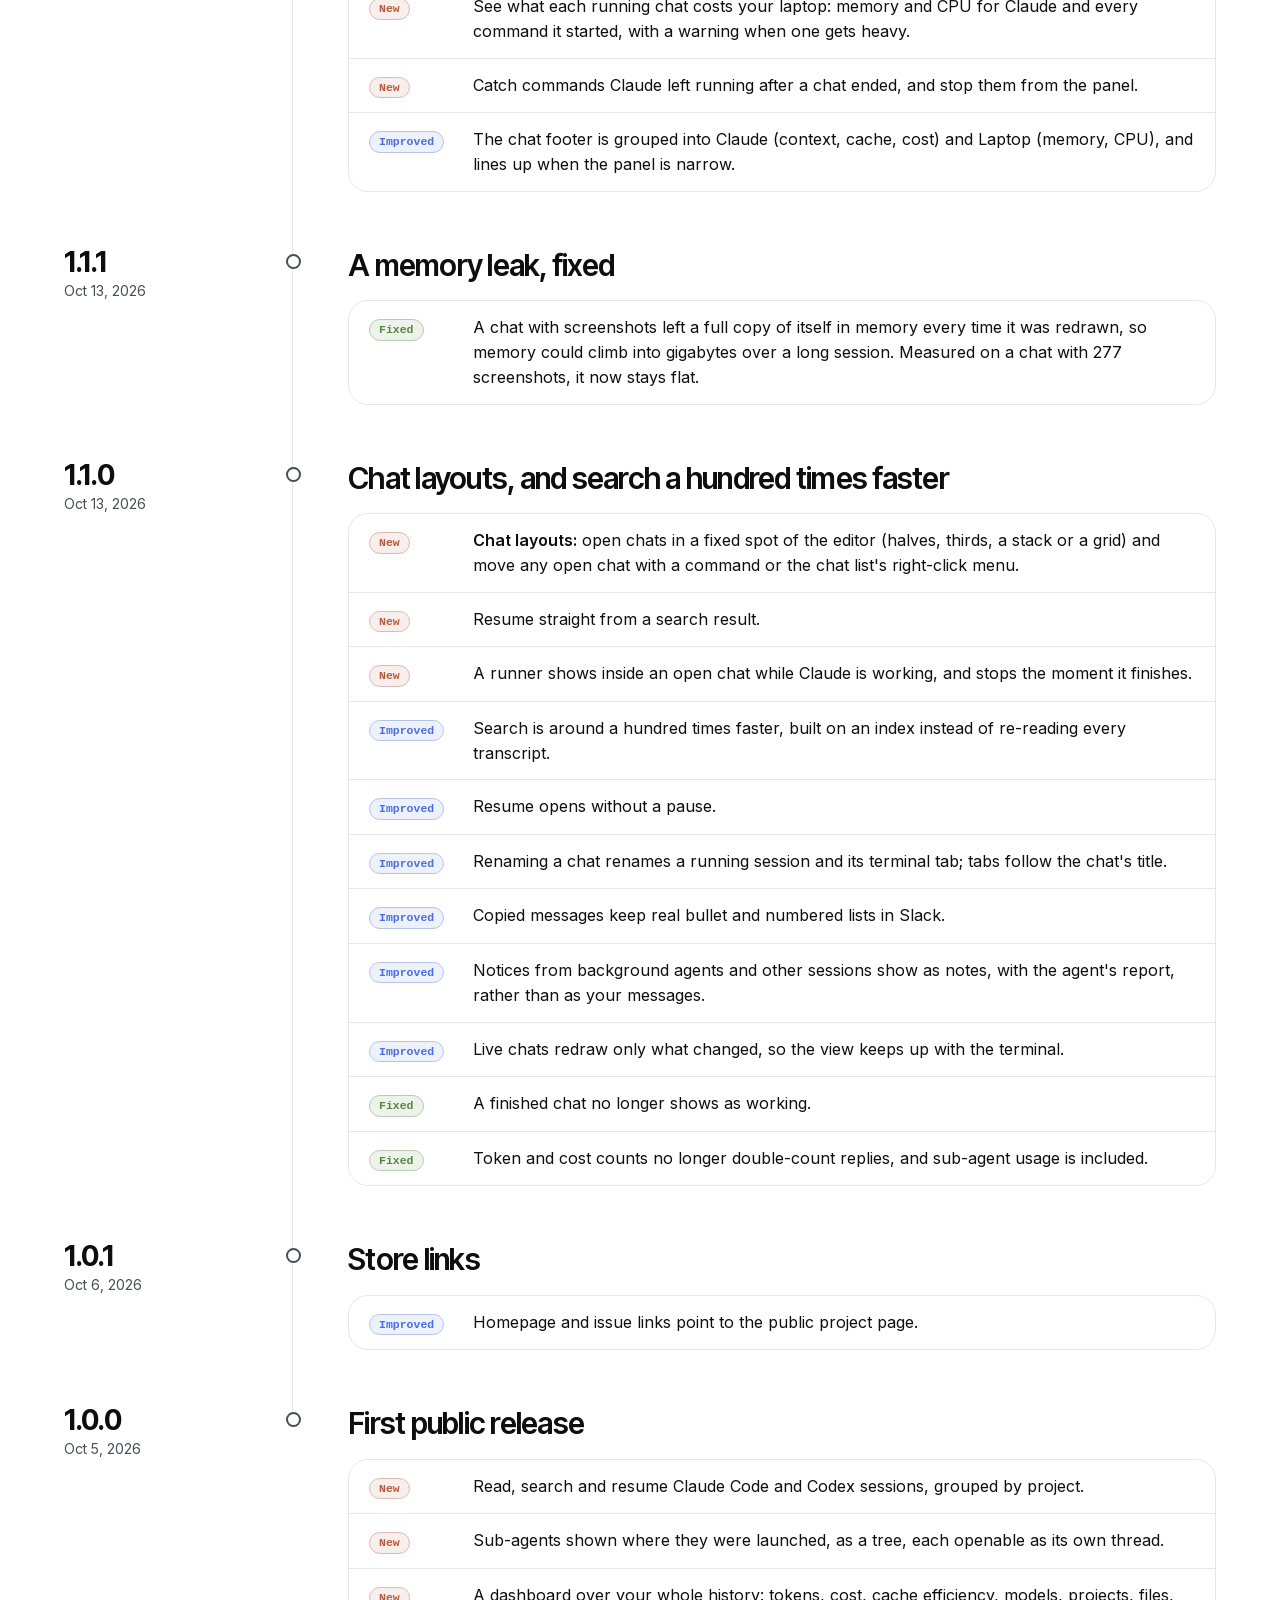
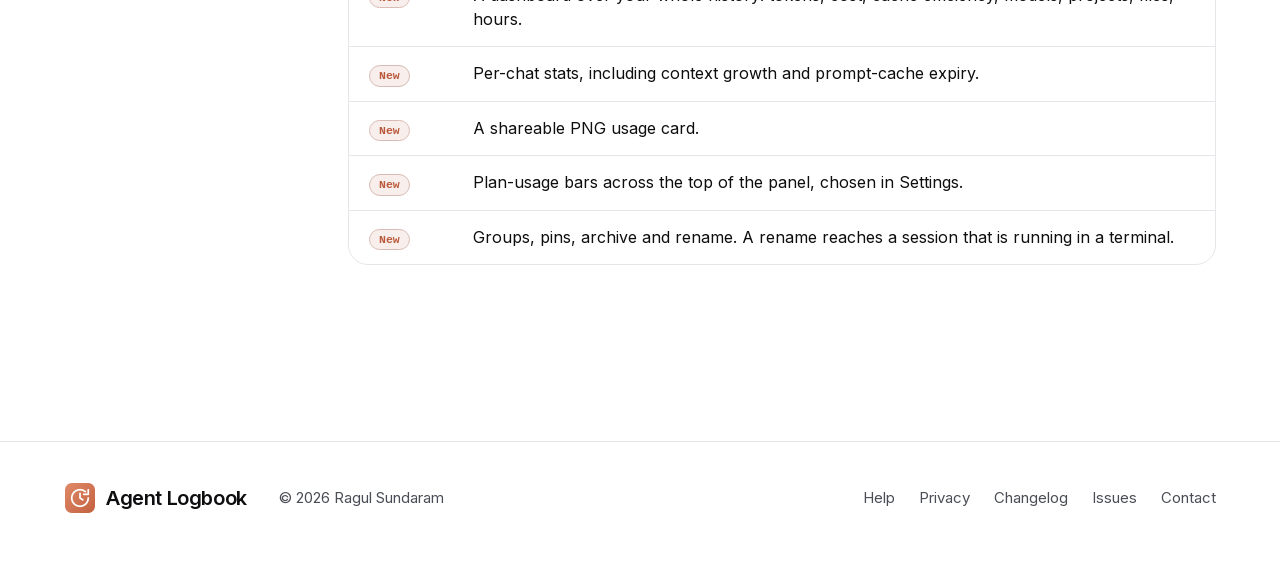
==== commit 210f0b81: "Changelog: 1.11.0" ====
--- a/changelog.html
+++ b/changelog.html
@@ -48,8 +48,23 @@
     </div>
 
     <ol class="timeline">
+      <li class="rel" id="v1.11.0">
+        <div class="rel-when"><a class="ver" href="#v1.11.0">1.11.0</a><time datetime="2026-11-23">Nov 23, 2026</time><span class="latest">Latest</span></div>
+        <div class="rel-body">
+          <h2>Continue idle chats here, and safer chatting</h2>
+          <ul>
+            <li data-kind="new"><b class="tagk new">New</b><span>A chat that is idle in a terminal or another app can be continued here, not only as a copy. Its Claude is stopped first, once it is checked to be idle.</span></li>
+            <li data-kind="new"><b class="tagk new">New</b><span>Running chats pick up changes to your MCP servers, and /mcp, /btw and /thinking work on an older chat before you send it anything.</span></li>
+            <li data-kind="improved"><b class="tagk improved">Improved</b><span>Chatting from the logbook needs a trusted folder. In Restricted Mode the message box stays off and reading chats still works.</span></li>
+            <li data-kind="improved"><b class="tagk improved">Improved</b><span>The chat settings are yours alone: a folder's own settings file cannot change them. Claude asks before saving a file outside the chat's folders.</span></li>
+            <li data-kind="improved"><b class="tagk improved">Improved</b><span>Improved security.</span></li>
+            <li data-kind="fixed"><b class="tagk fixed">Fixed</b><span>Menus stay open while Claude is replying, and scrolling up no longer gets pulled back down. Chats running here no longer show the walking figure or a gap.</span></li>
+            <li data-kind="fixed"><b class="tagk fixed">Fixed</b><span>The usage notice shows once per chat.</span></li>
+          </ul>
+        </div>
+      </li>
       <li class="rel" id="v1.10.0">
-        <div class="rel-when"><a class="ver" href="#v1.10.0">1.10.0</a><time datetime="2026-11-23">Nov 23, 2026</time><span class="latest">Latest</span></div>
+        <div class="rel-when"><a class="ver" href="#v1.10.0">1.10.0</a><time datetime="2026-11-23">Nov 23, 2026</time></div>
         <div class="rel-body">
           <h2>Chatting from the logbook feels native</h2>
           <ul>
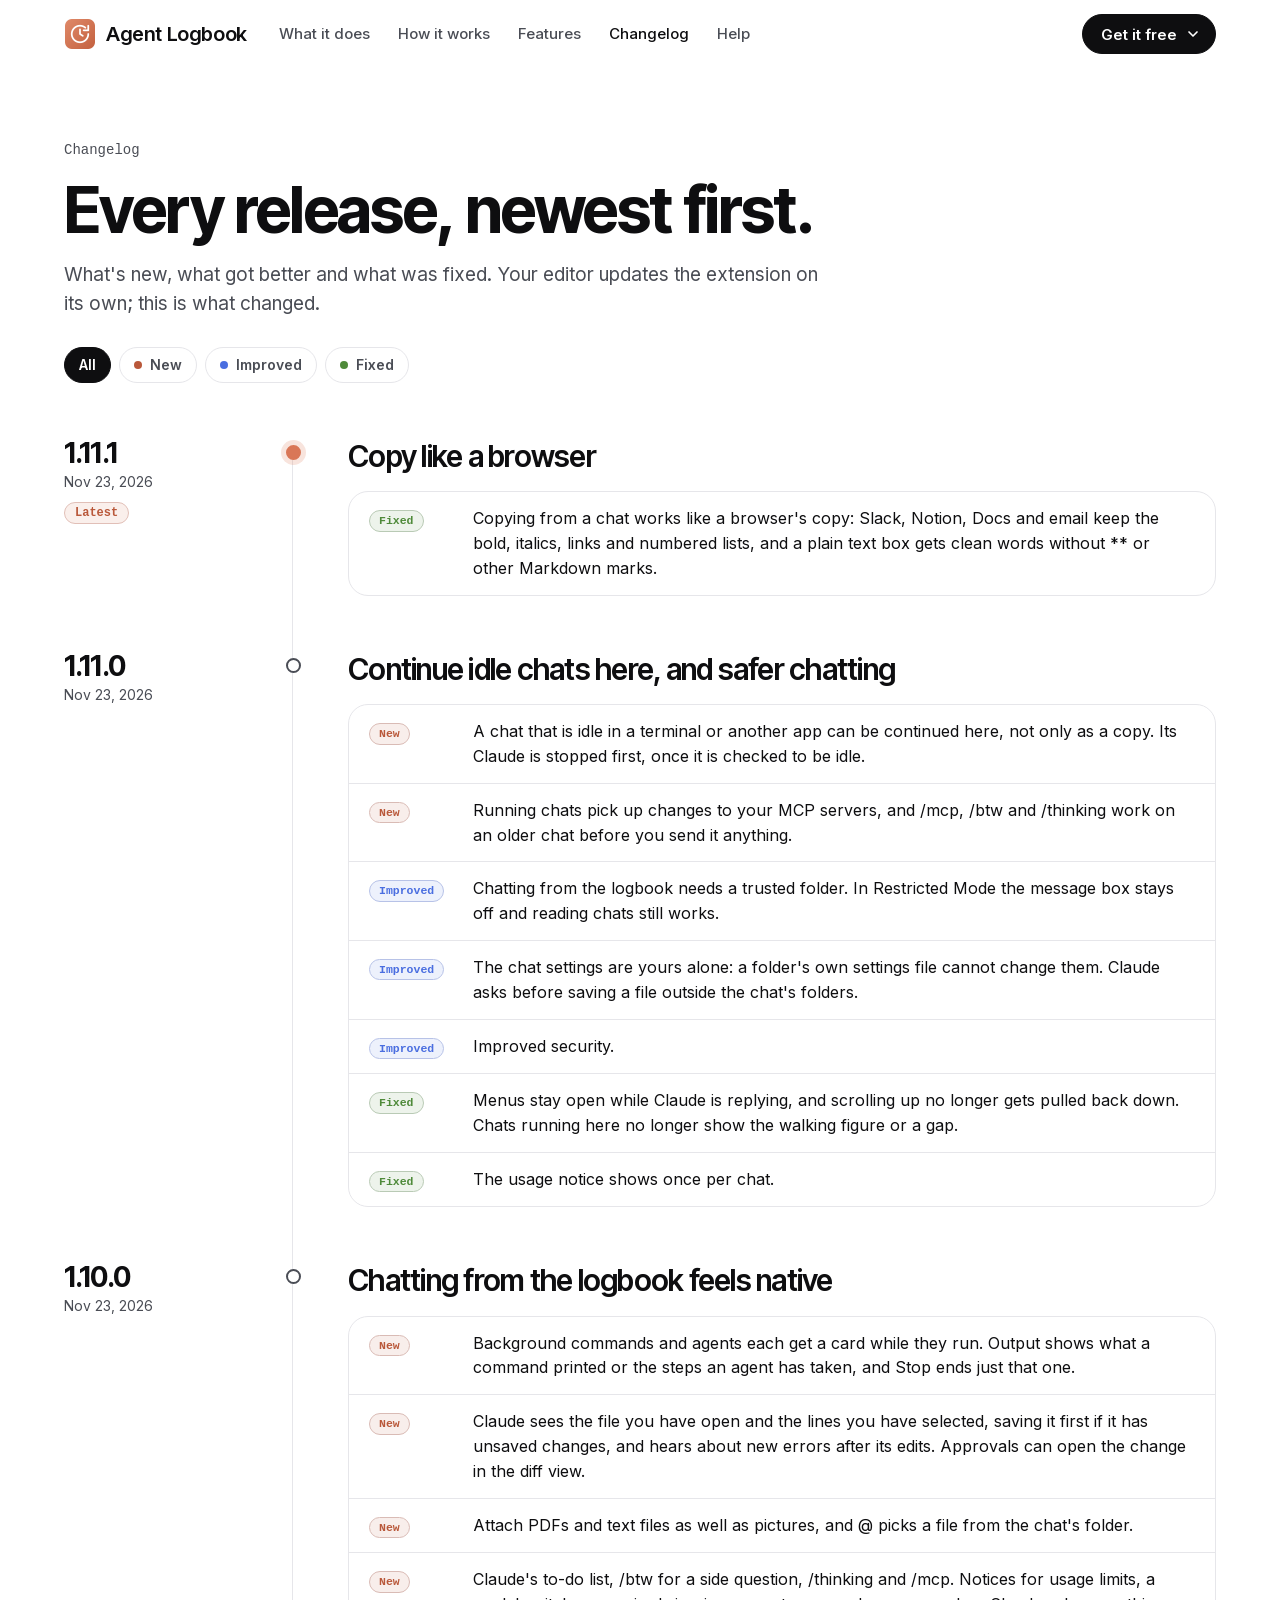
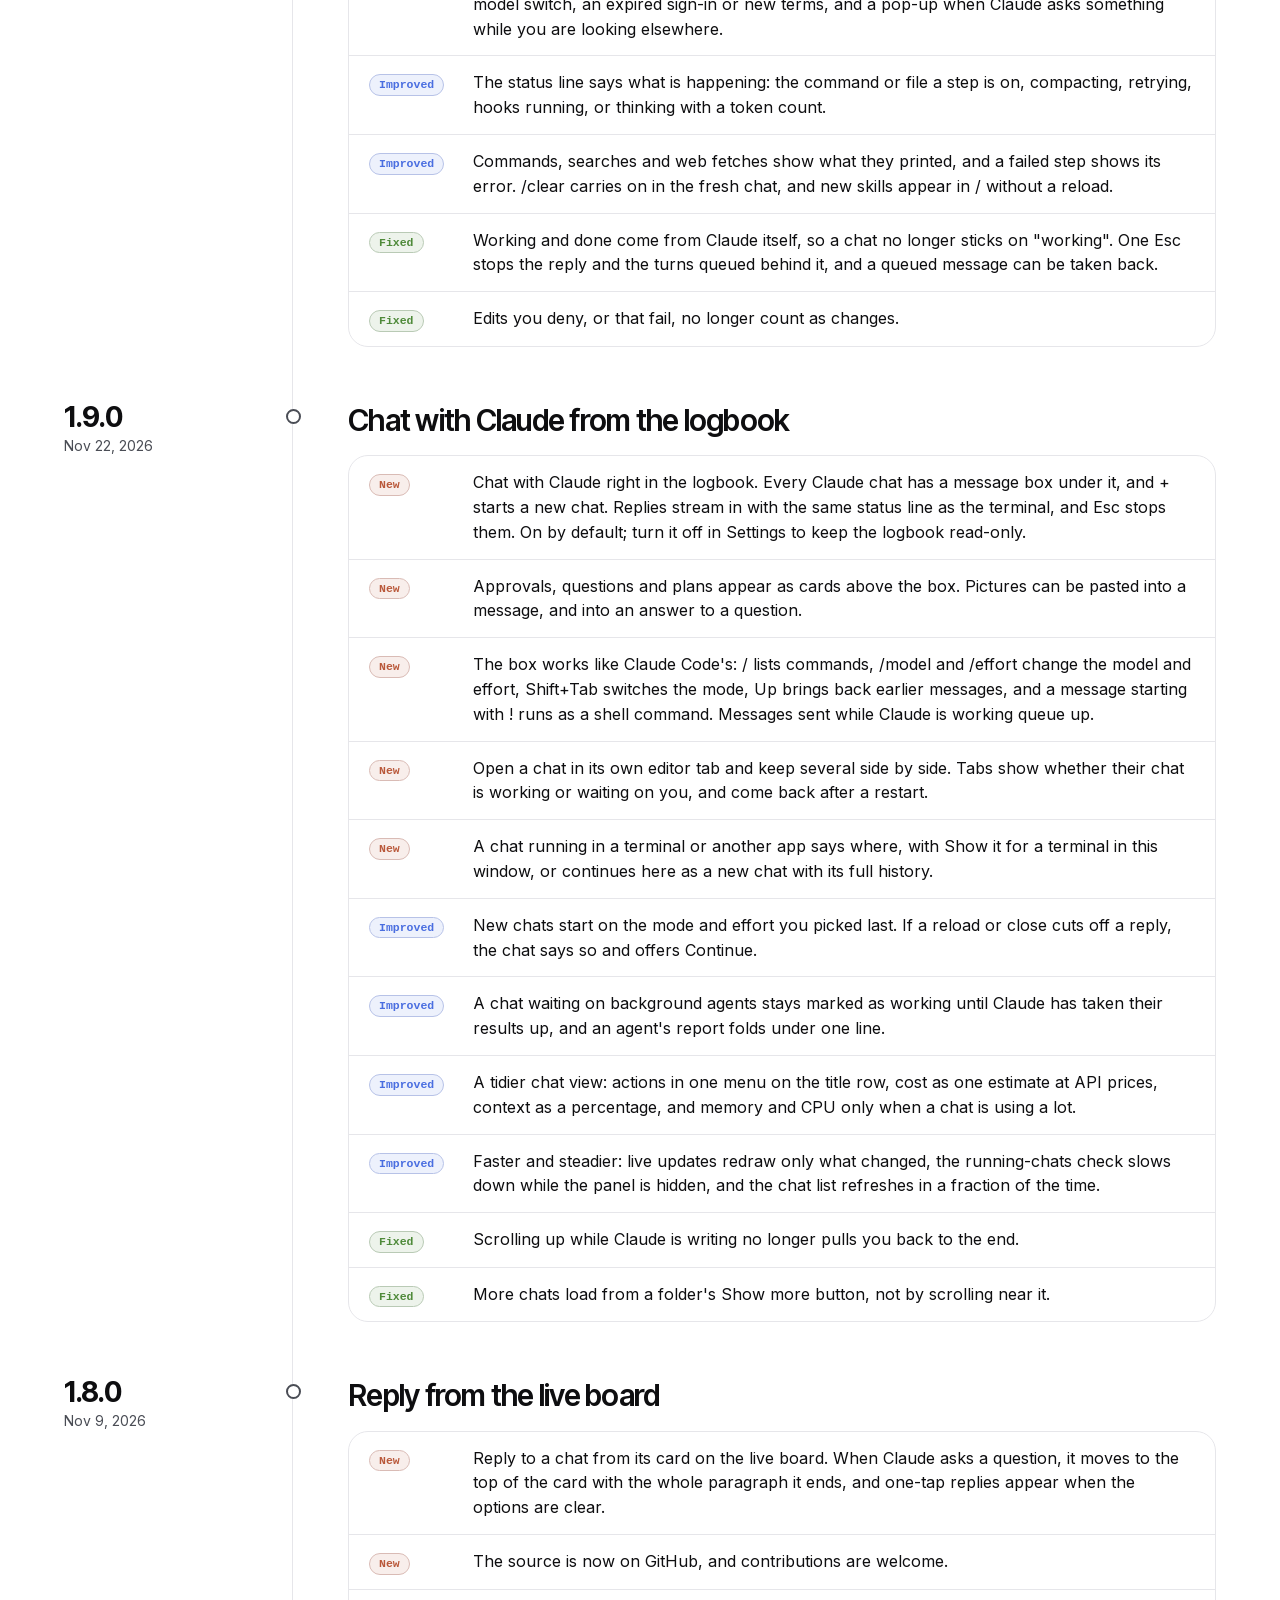
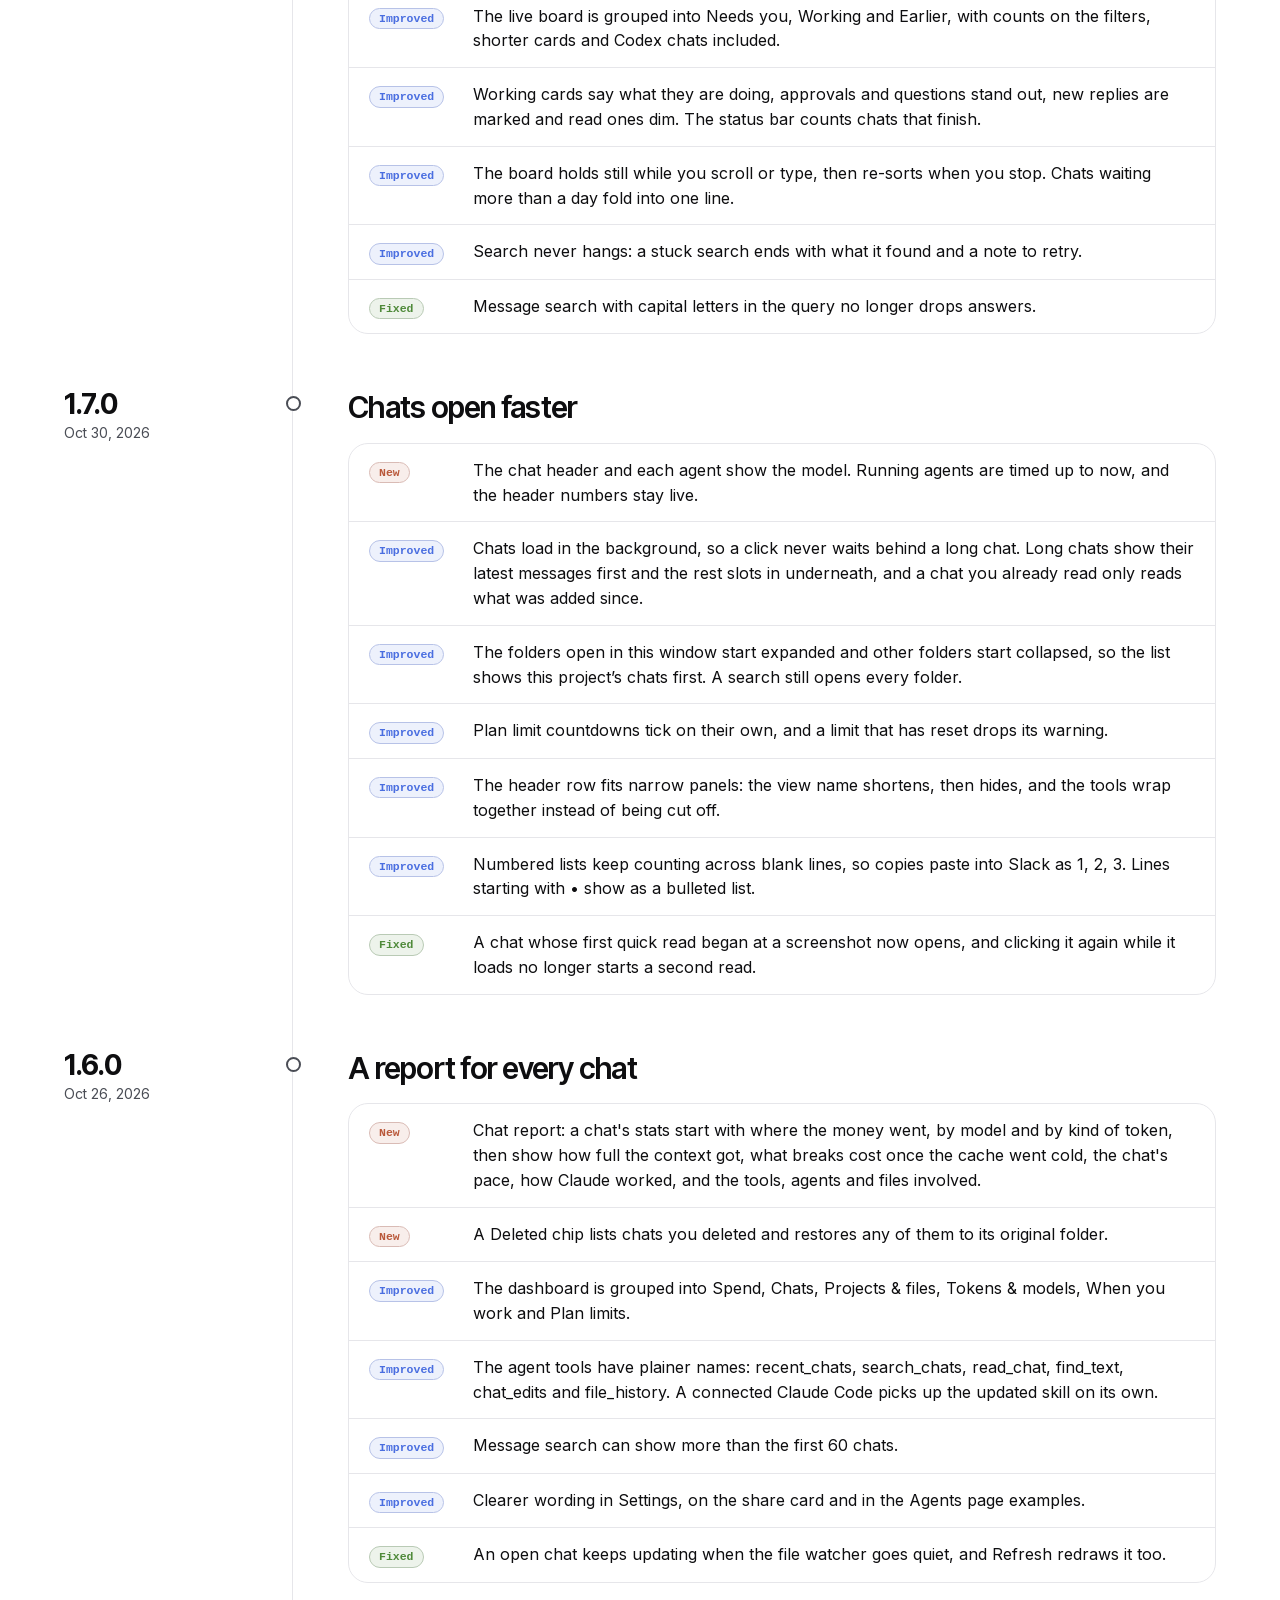
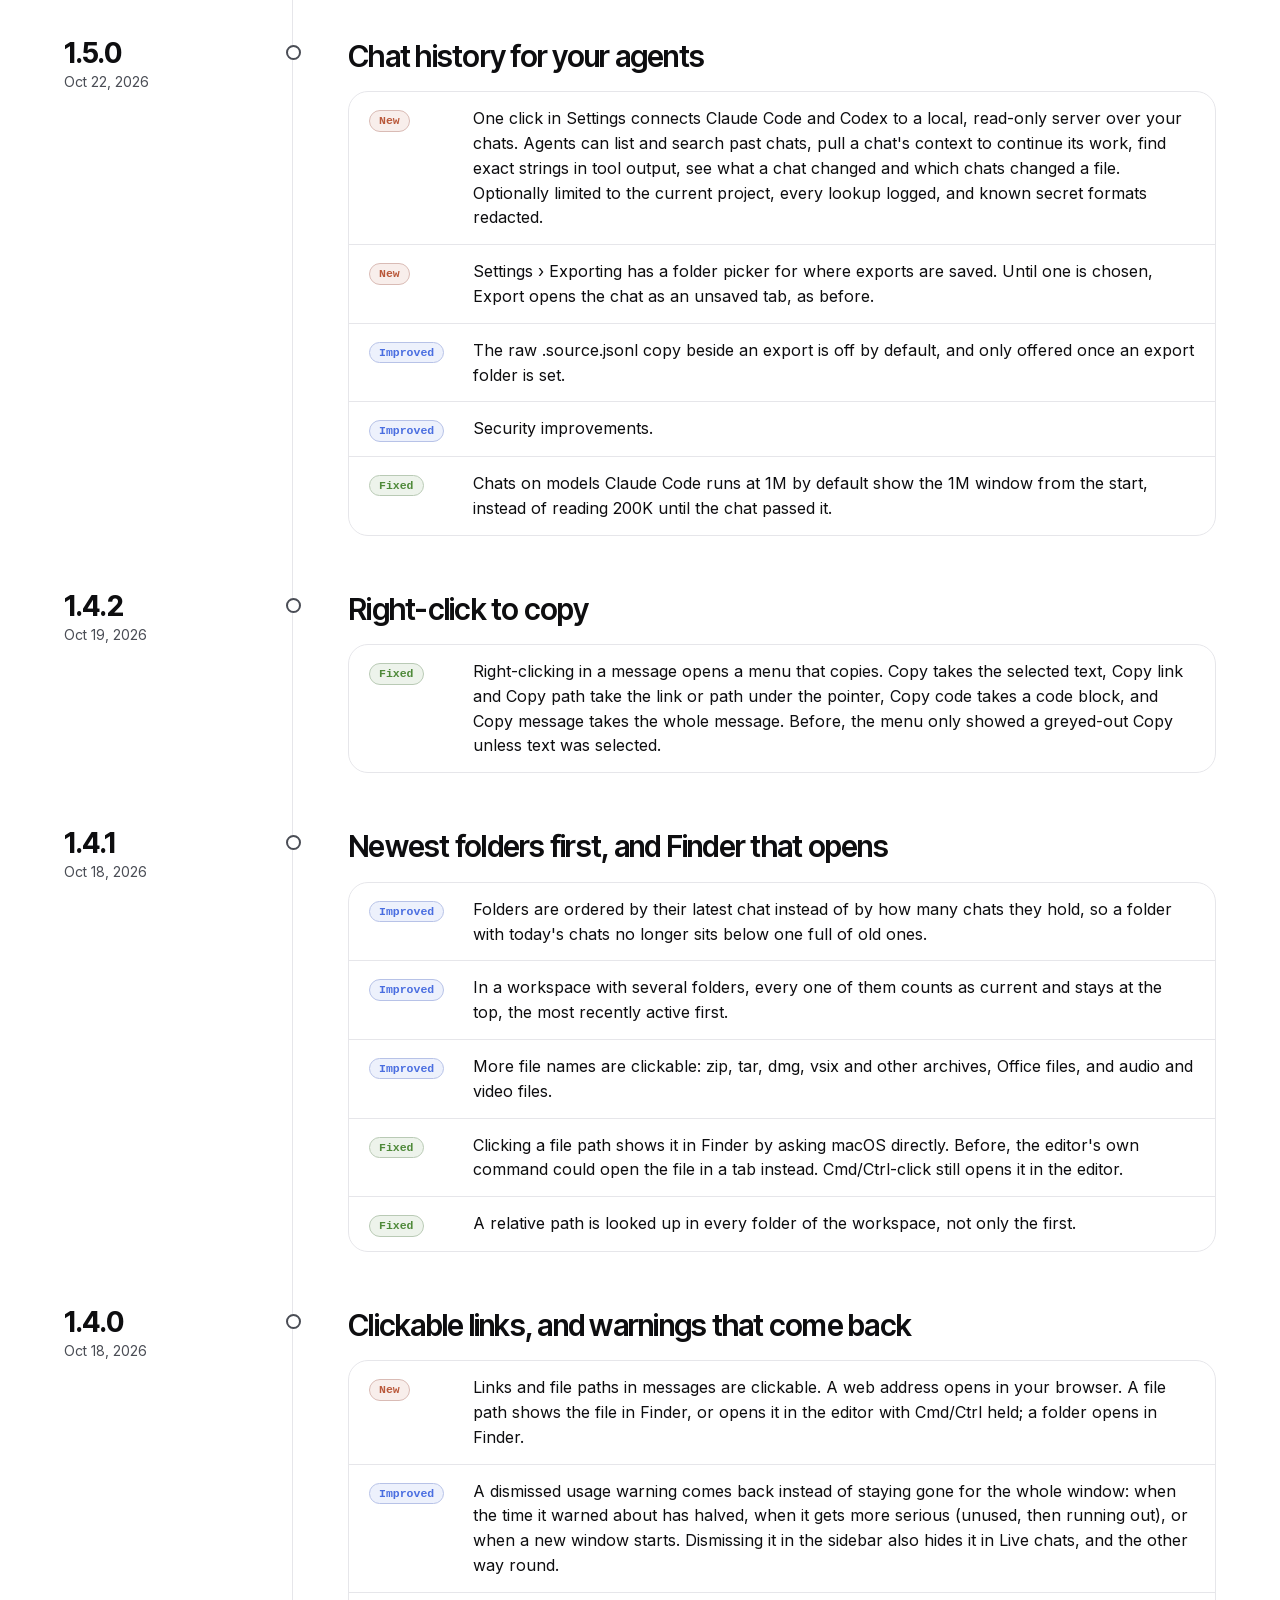
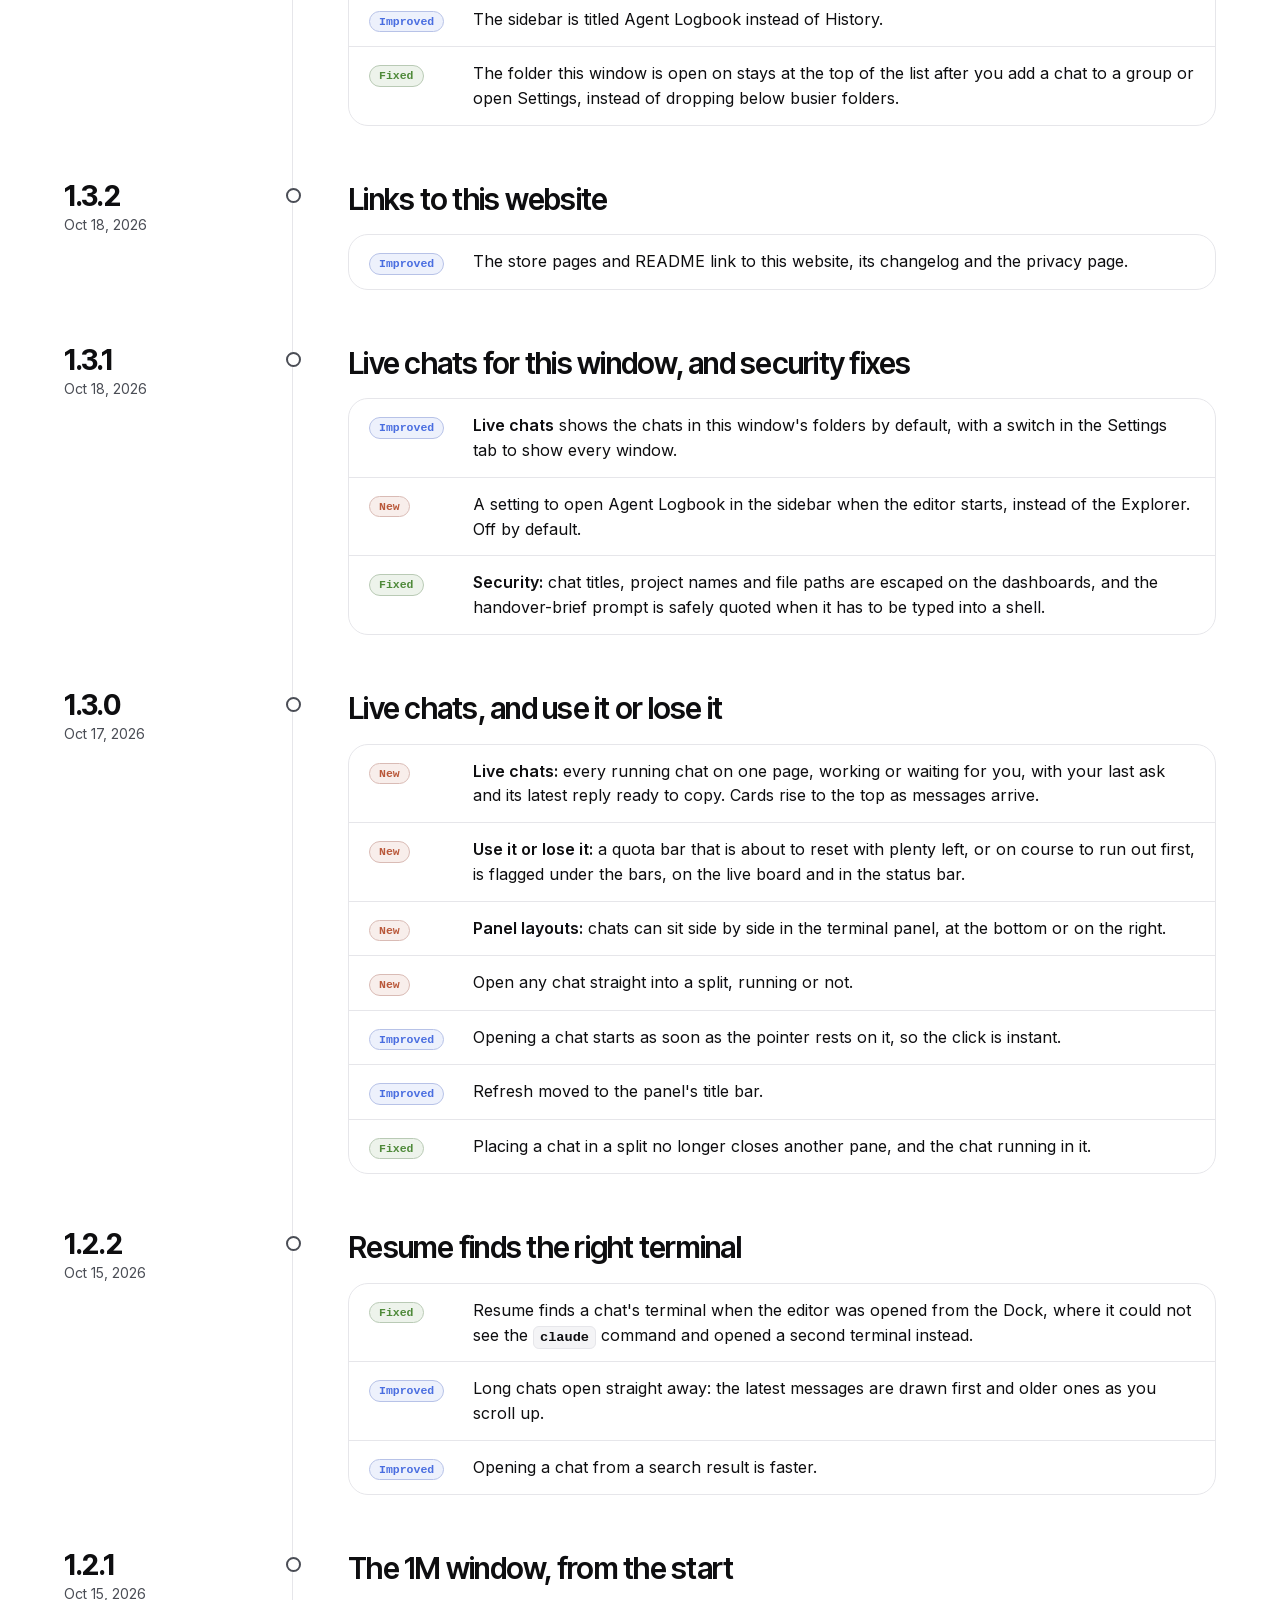
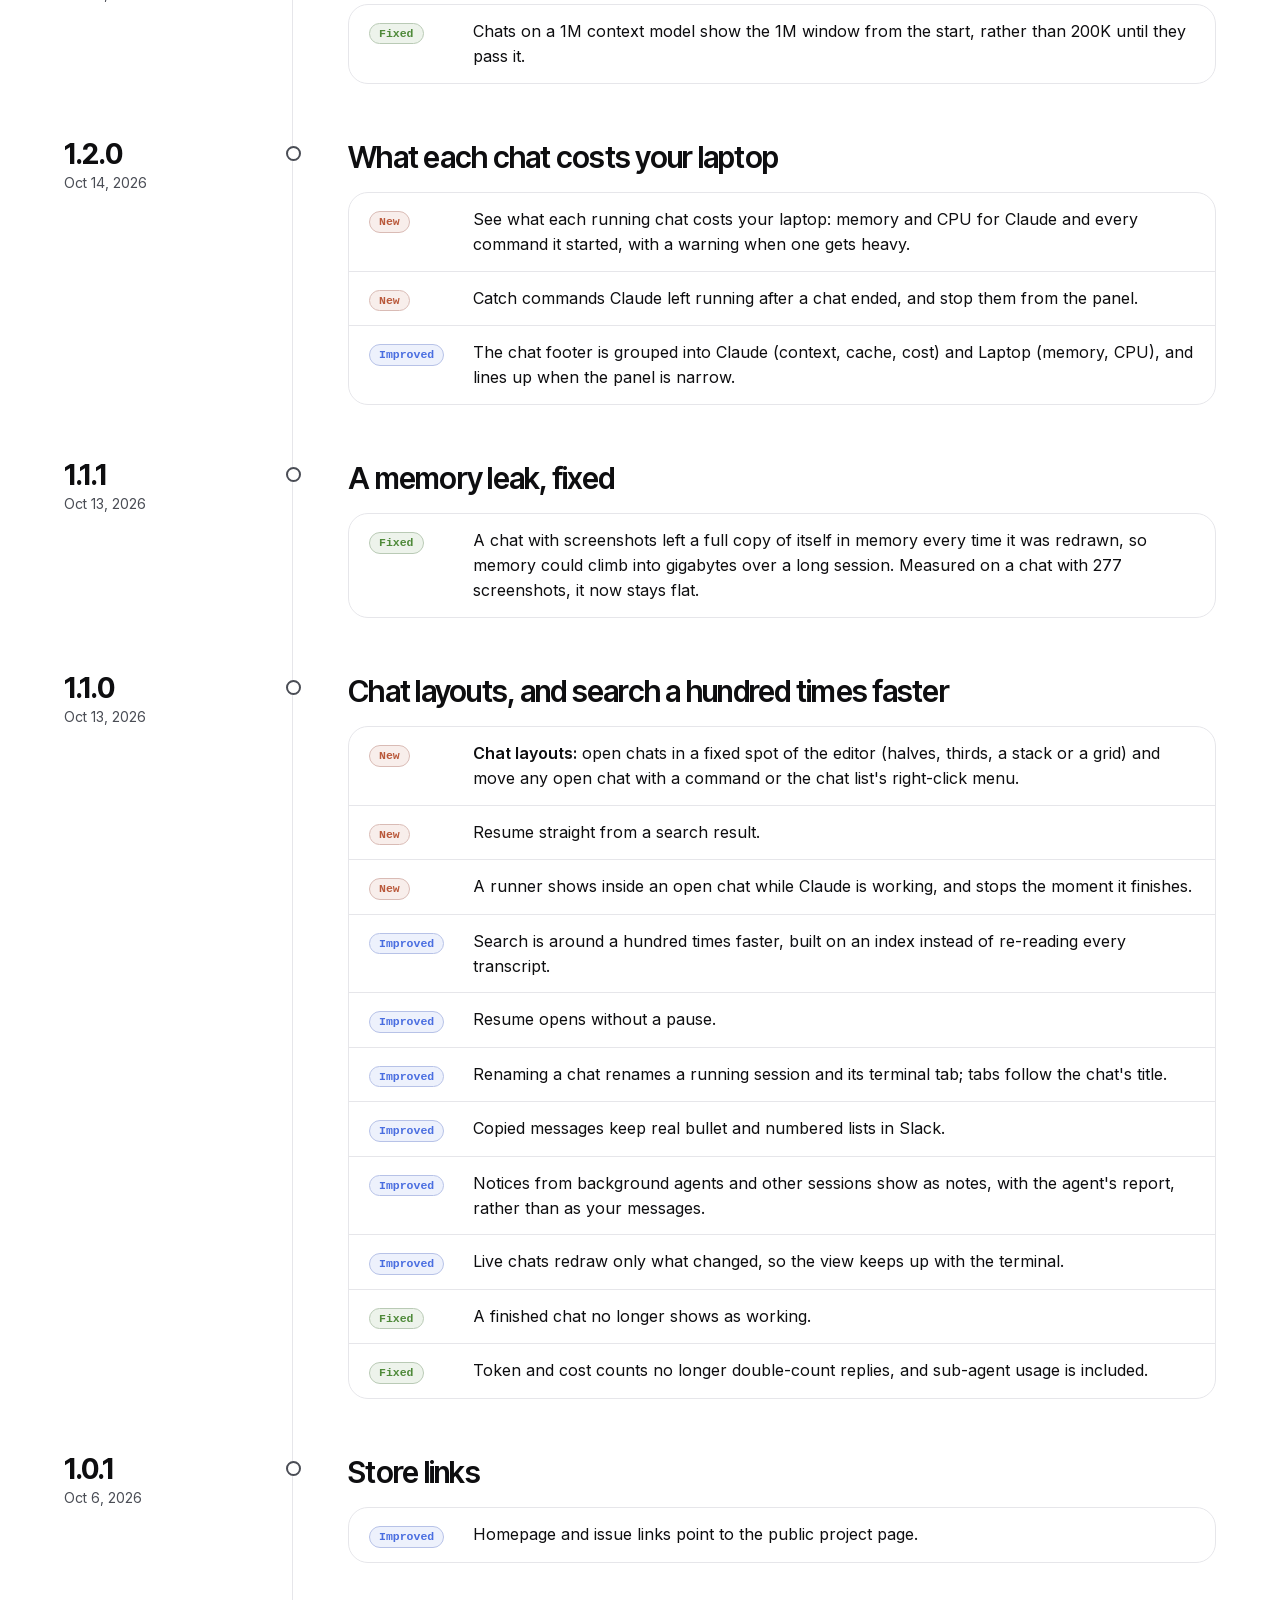
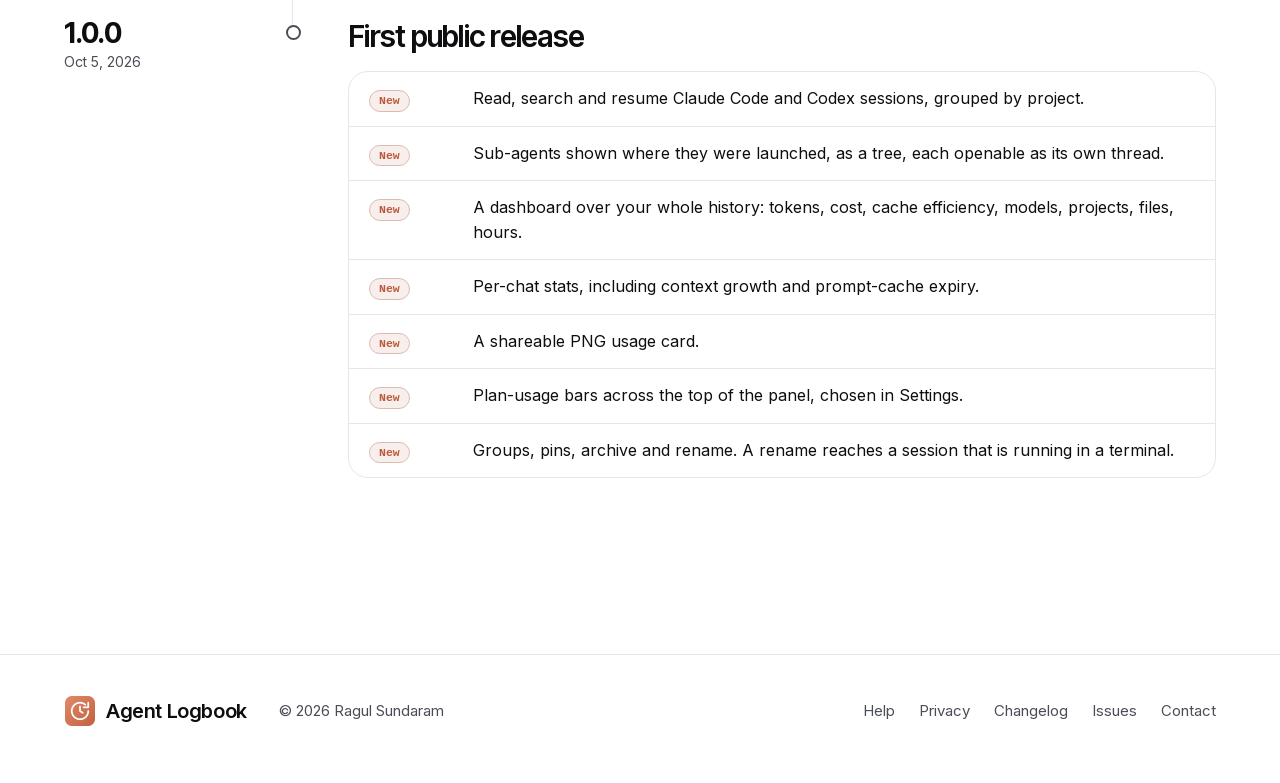
==== commit ea90e70f: "Changelog: 1.11.1" ====
--- a/changelog.html
+++ b/changelog.html
@@ -48,8 +48,17 @@
     </div>
 
     <ol class="timeline">
+      <li class="rel" id="v1.11.1">
+        <div class="rel-when"><a class="ver" href="#v1.11.1">1.11.1</a><time datetime="2026-11-23">Nov 23, 2026</time><span class="latest">Latest</span></div>
+        <div class="rel-body">
+          <h2>Copy like a browser</h2>
+          <ul>
+            <li data-kind="fixed"><b class="tagk fixed">Fixed</b><span>Copying from a chat works like a browser's copy: Slack, Notion, Docs and email keep the bold, italics, links and numbered lists, and a plain text box gets clean words without ** or other Markdown marks.</span></li>
+          </ul>
+        </div>
+      </li>
       <li class="rel" id="v1.11.0">
-        <div class="rel-when"><a class="ver" href="#v1.11.0">1.11.0</a><time datetime="2026-11-23">Nov 23, 2026</time><span class="latest">Latest</span></div>
+        <div class="rel-when"><a class="ver" href="#v1.11.0">1.11.0</a><time datetime="2026-11-23">Nov 23, 2026</time></div>
         <div class="rel-body">
           <h2>Continue idle chats here, and safer chatting</h2>
           <ul>
